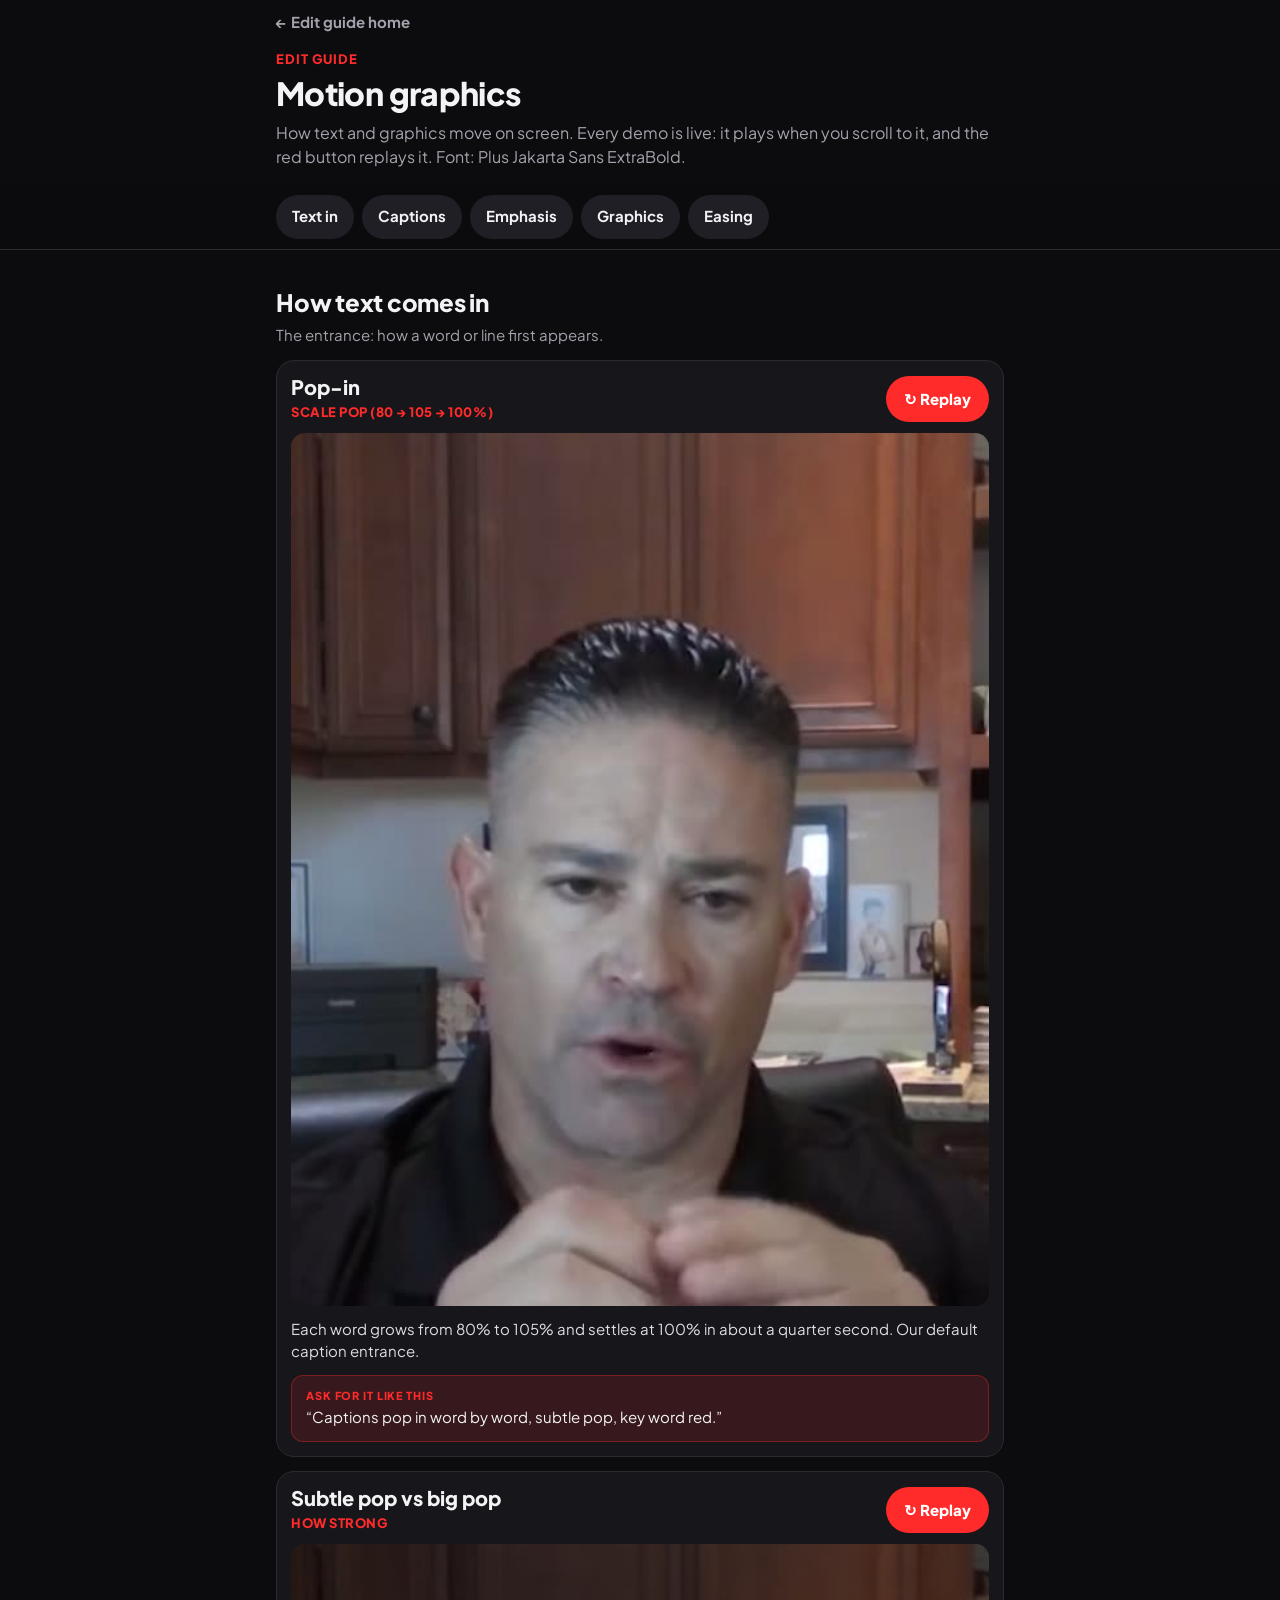
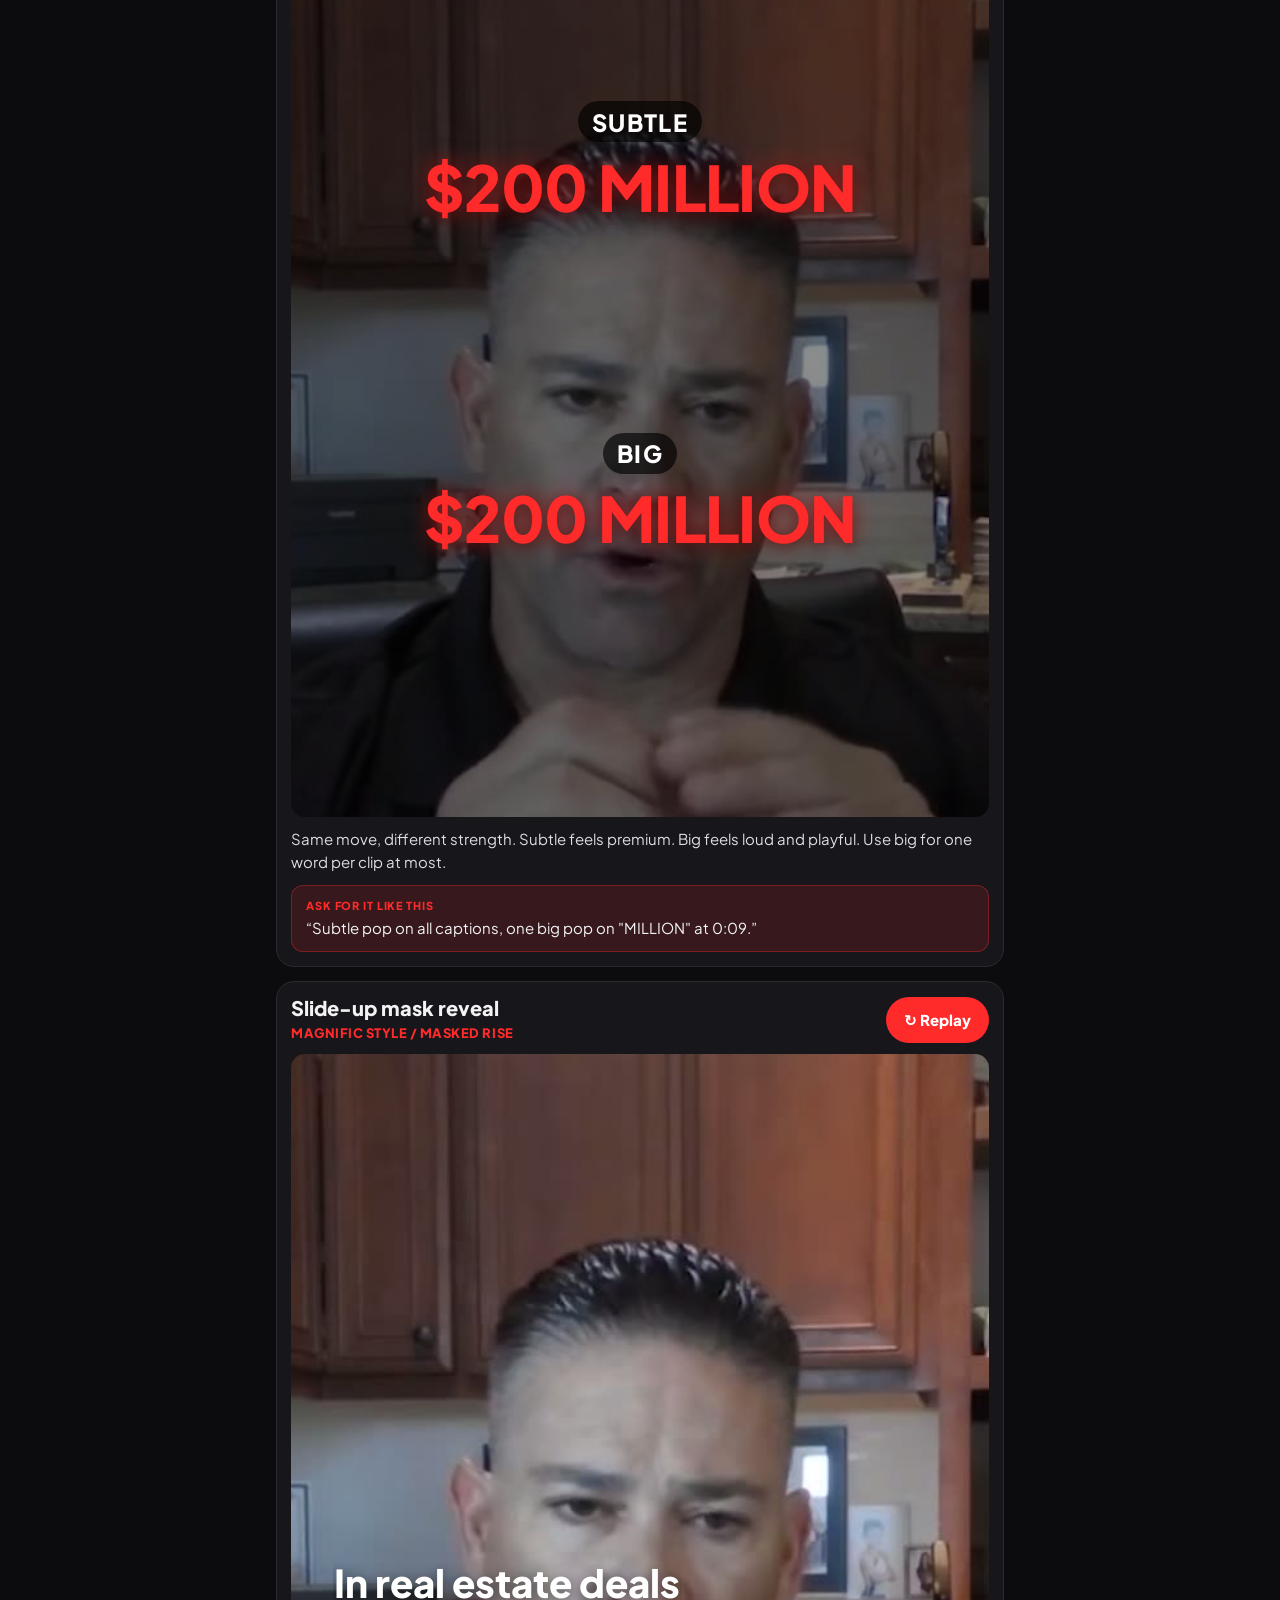
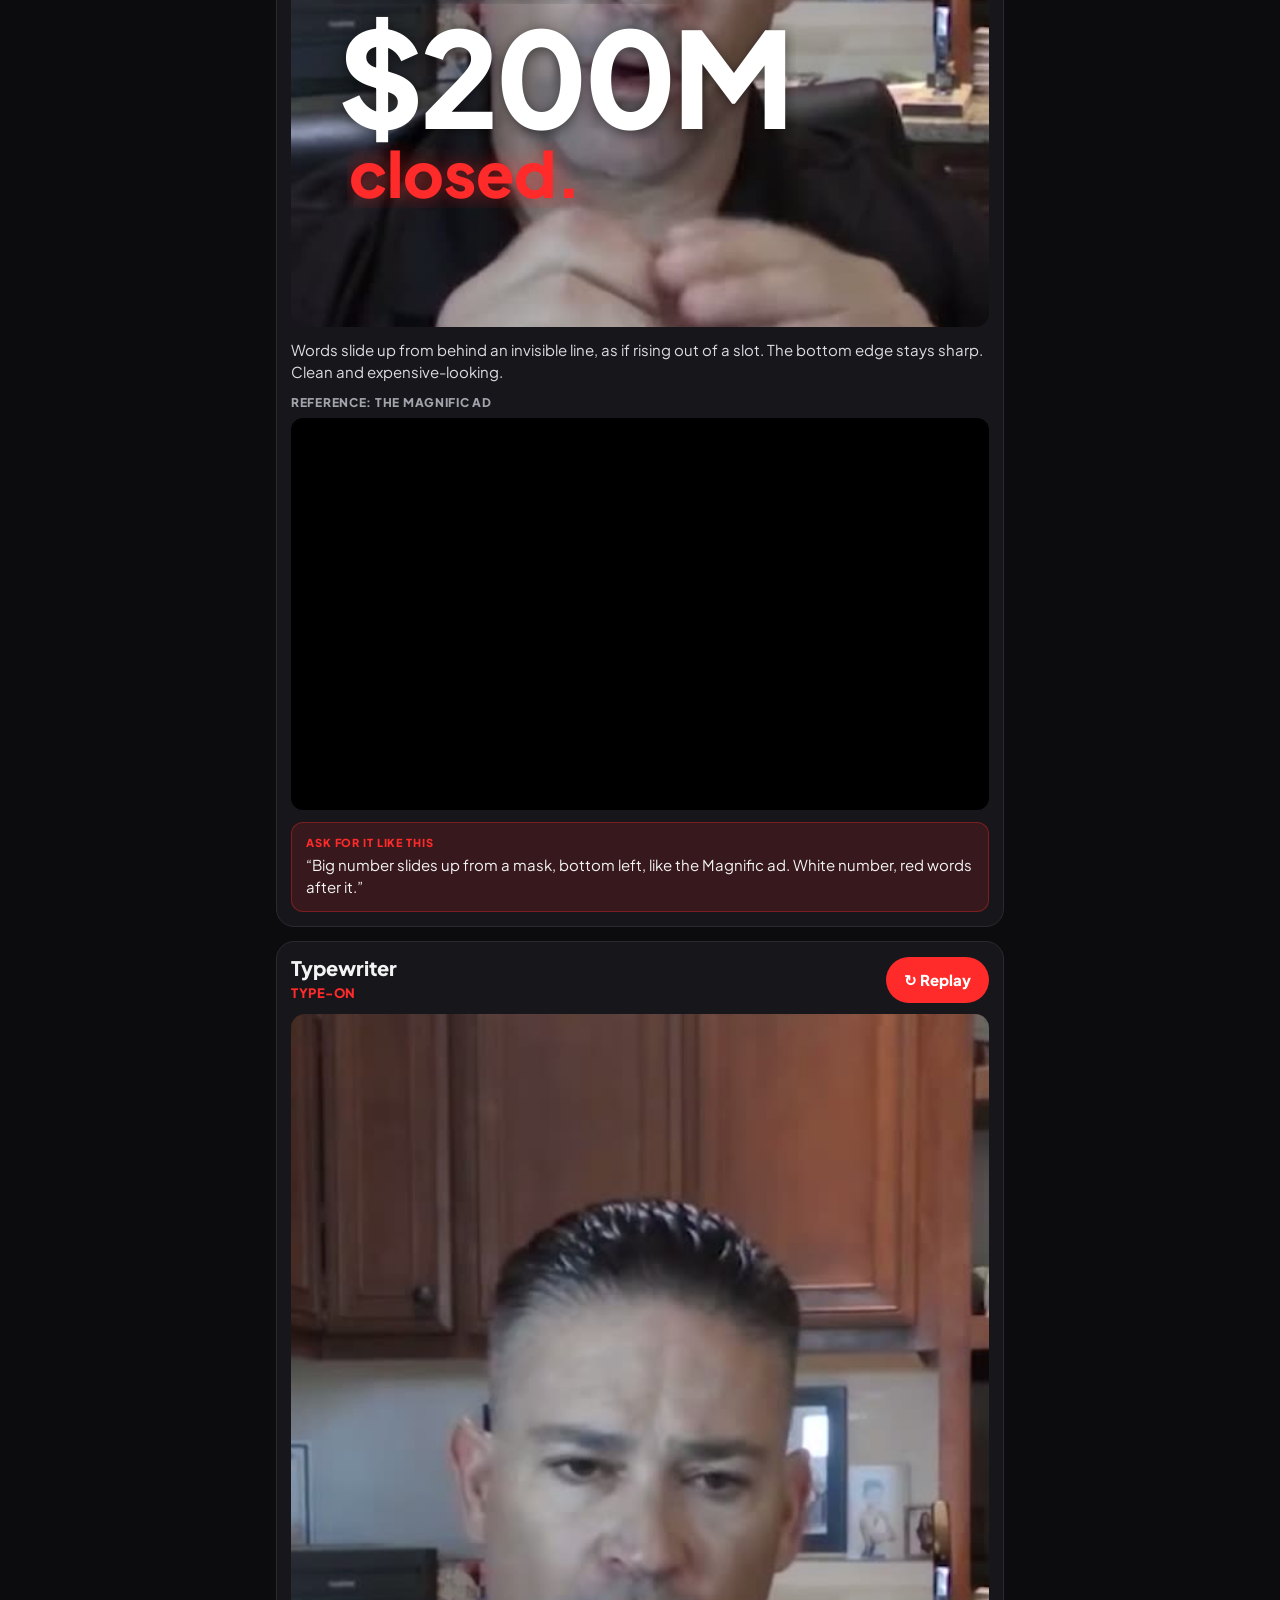
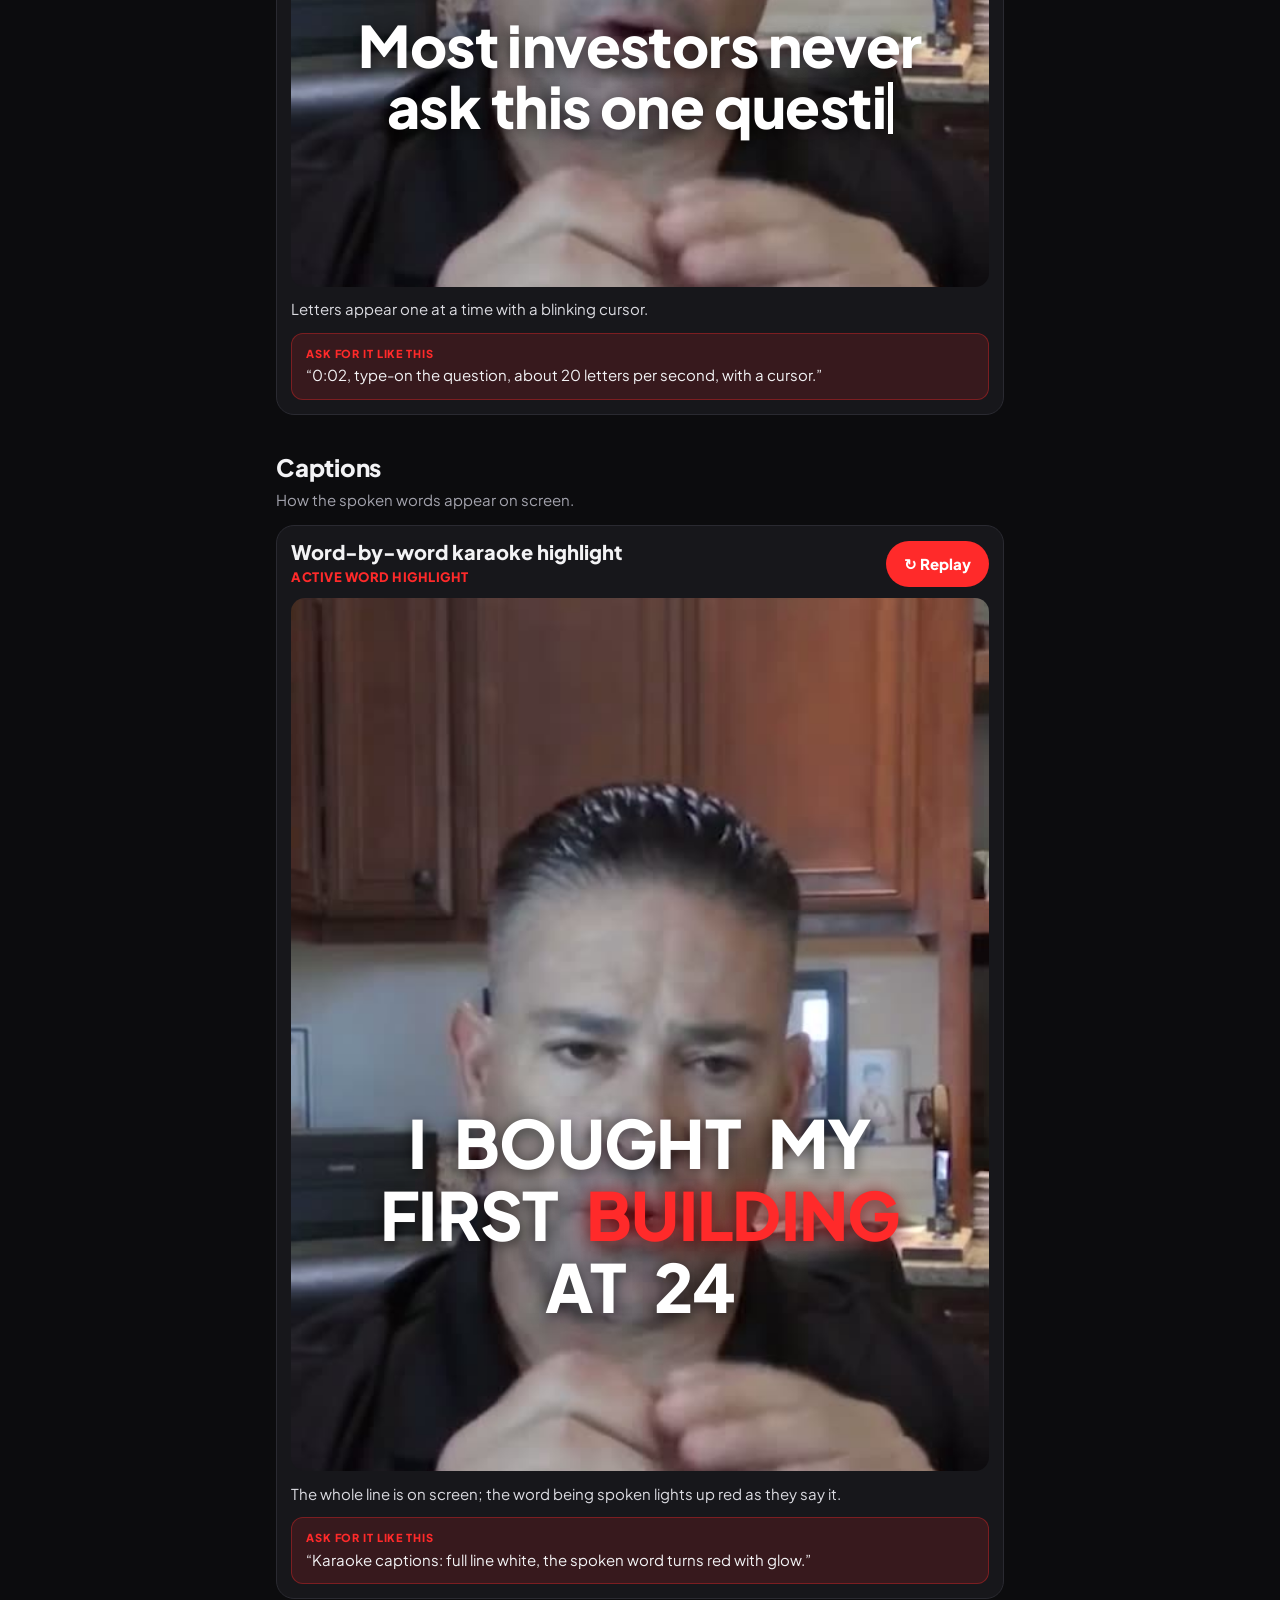
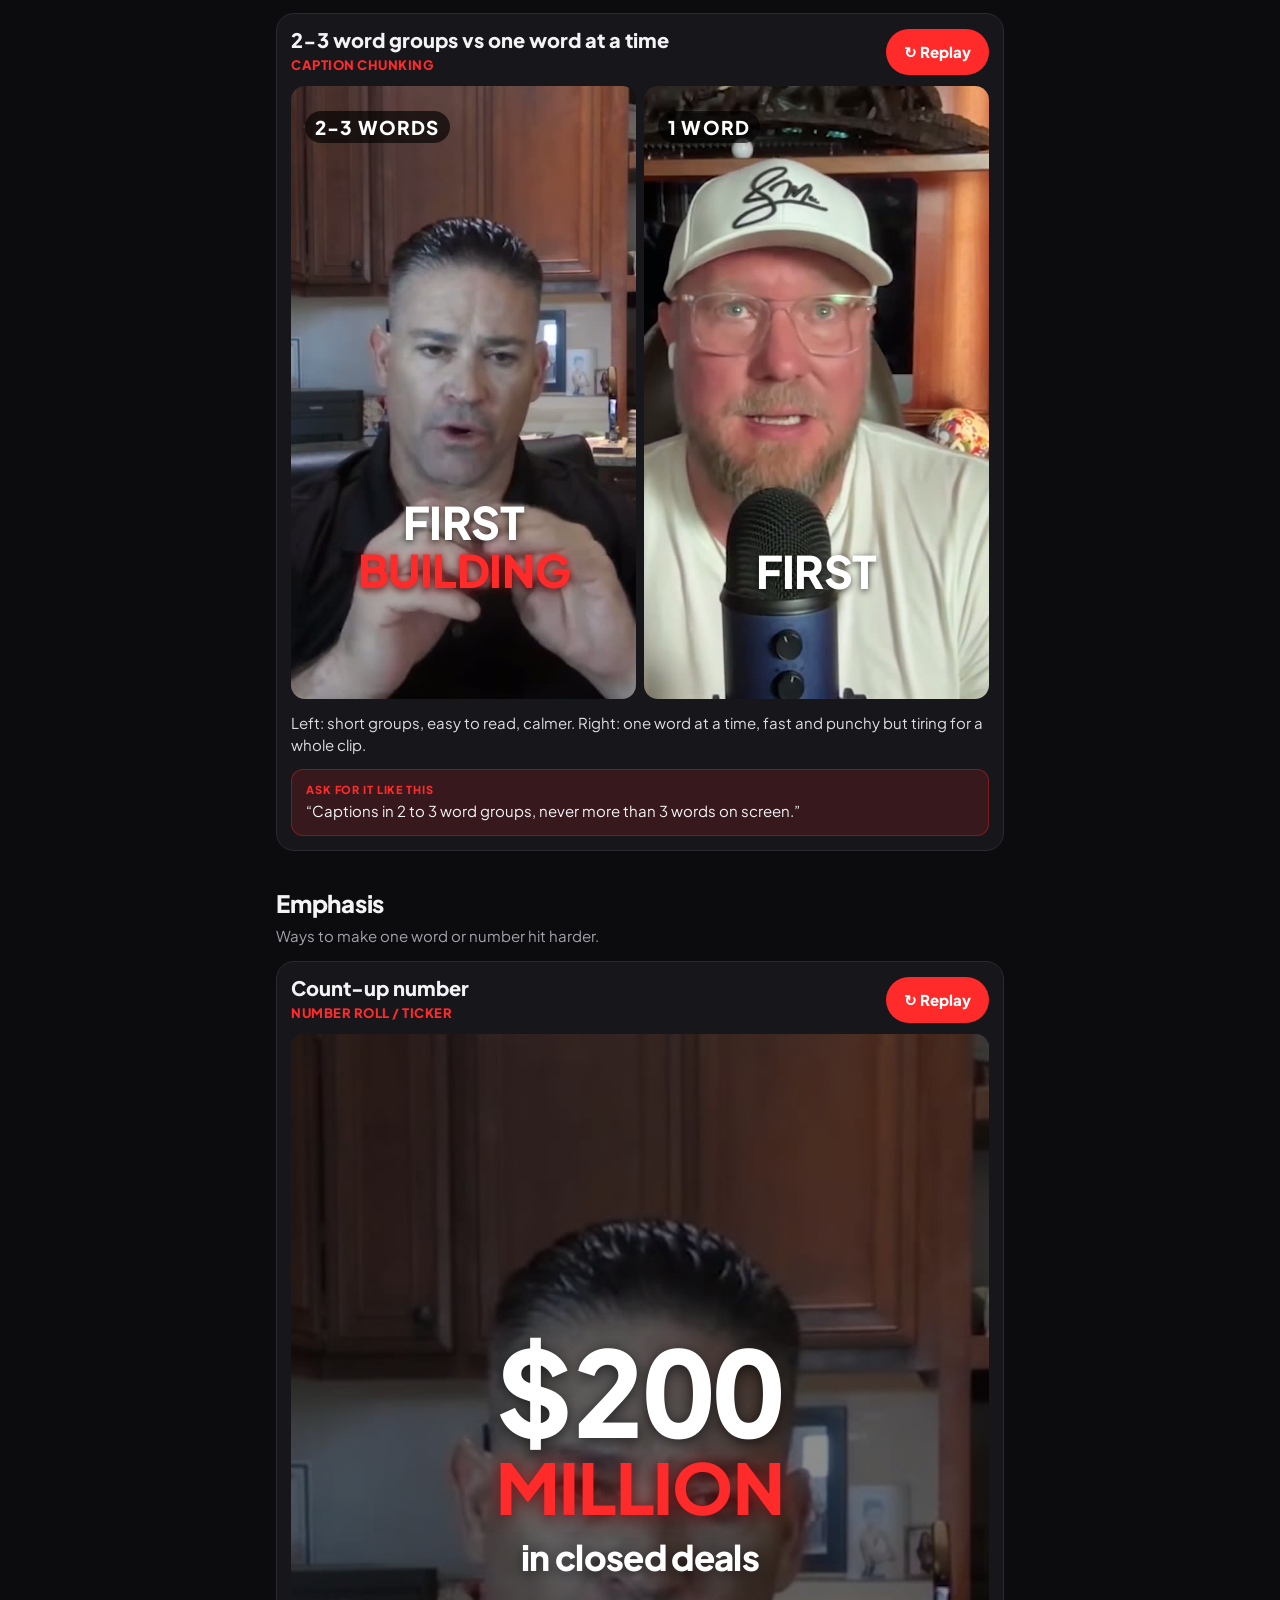
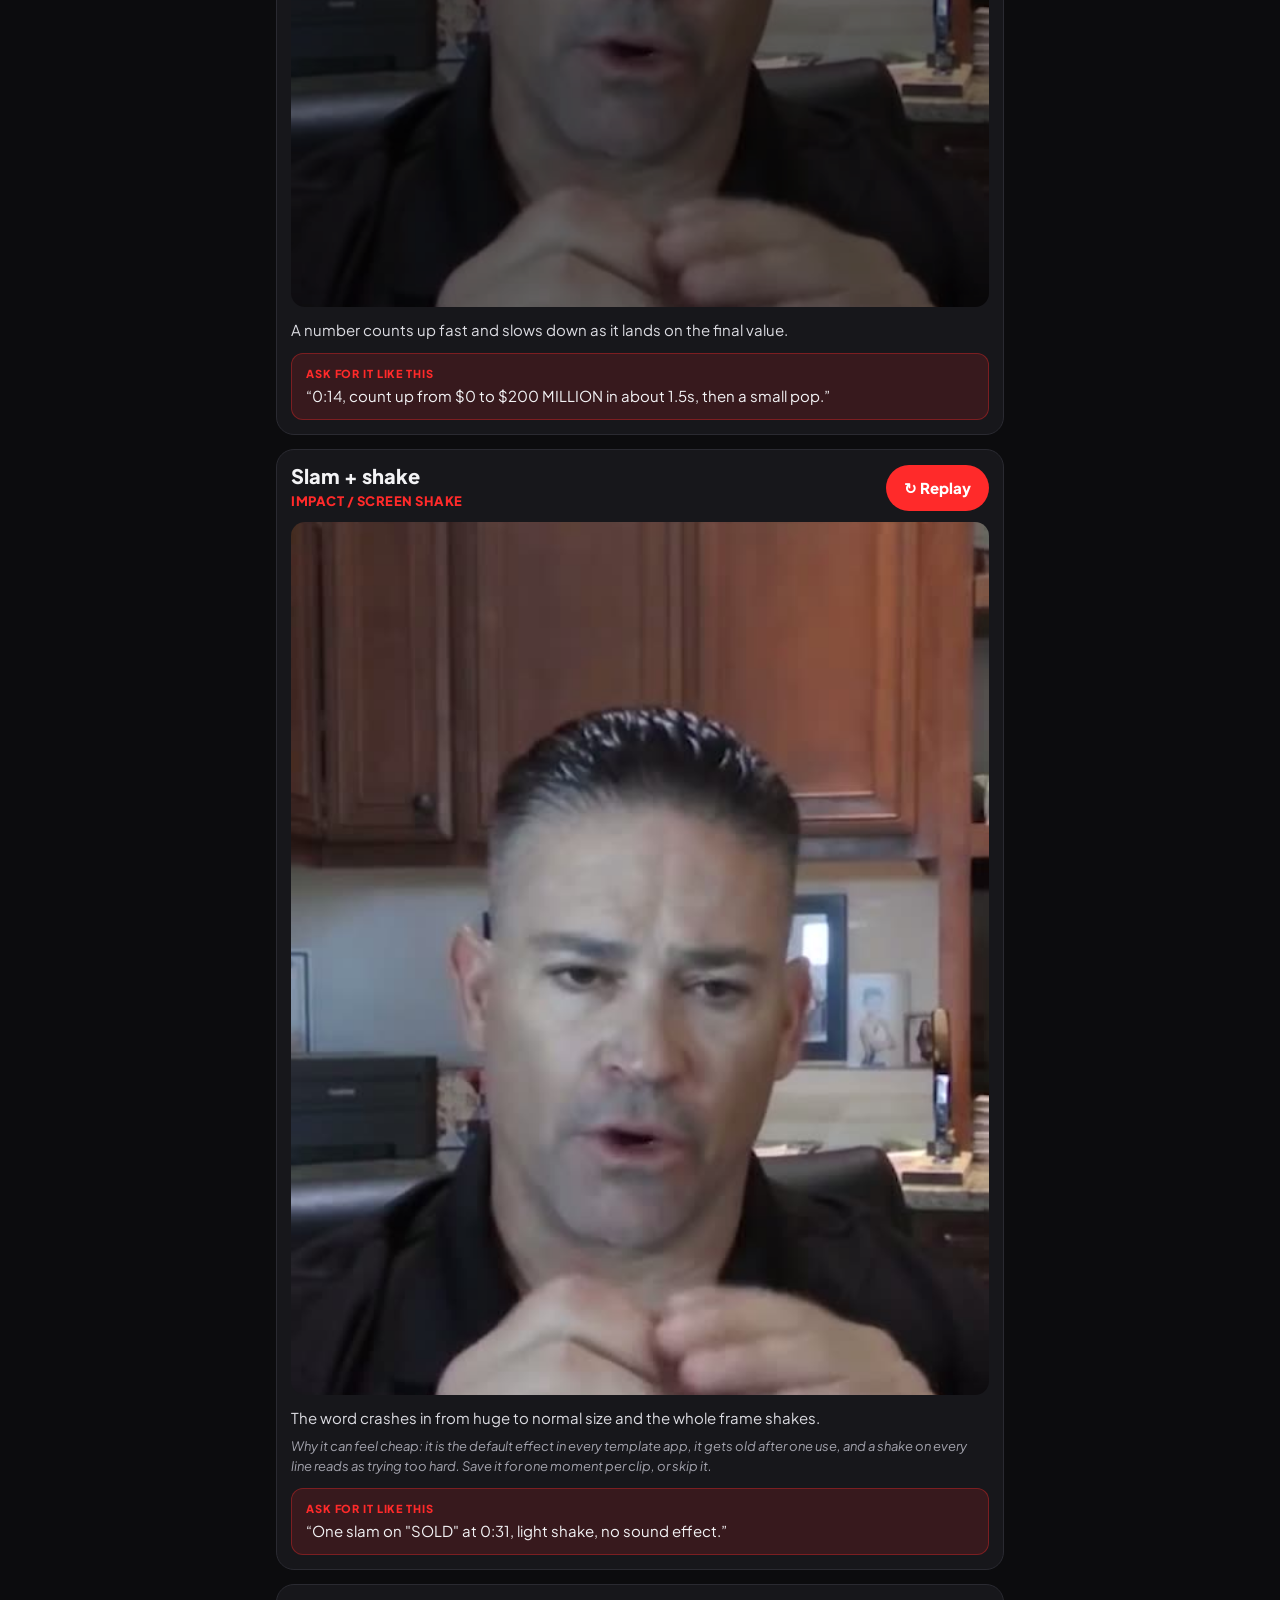
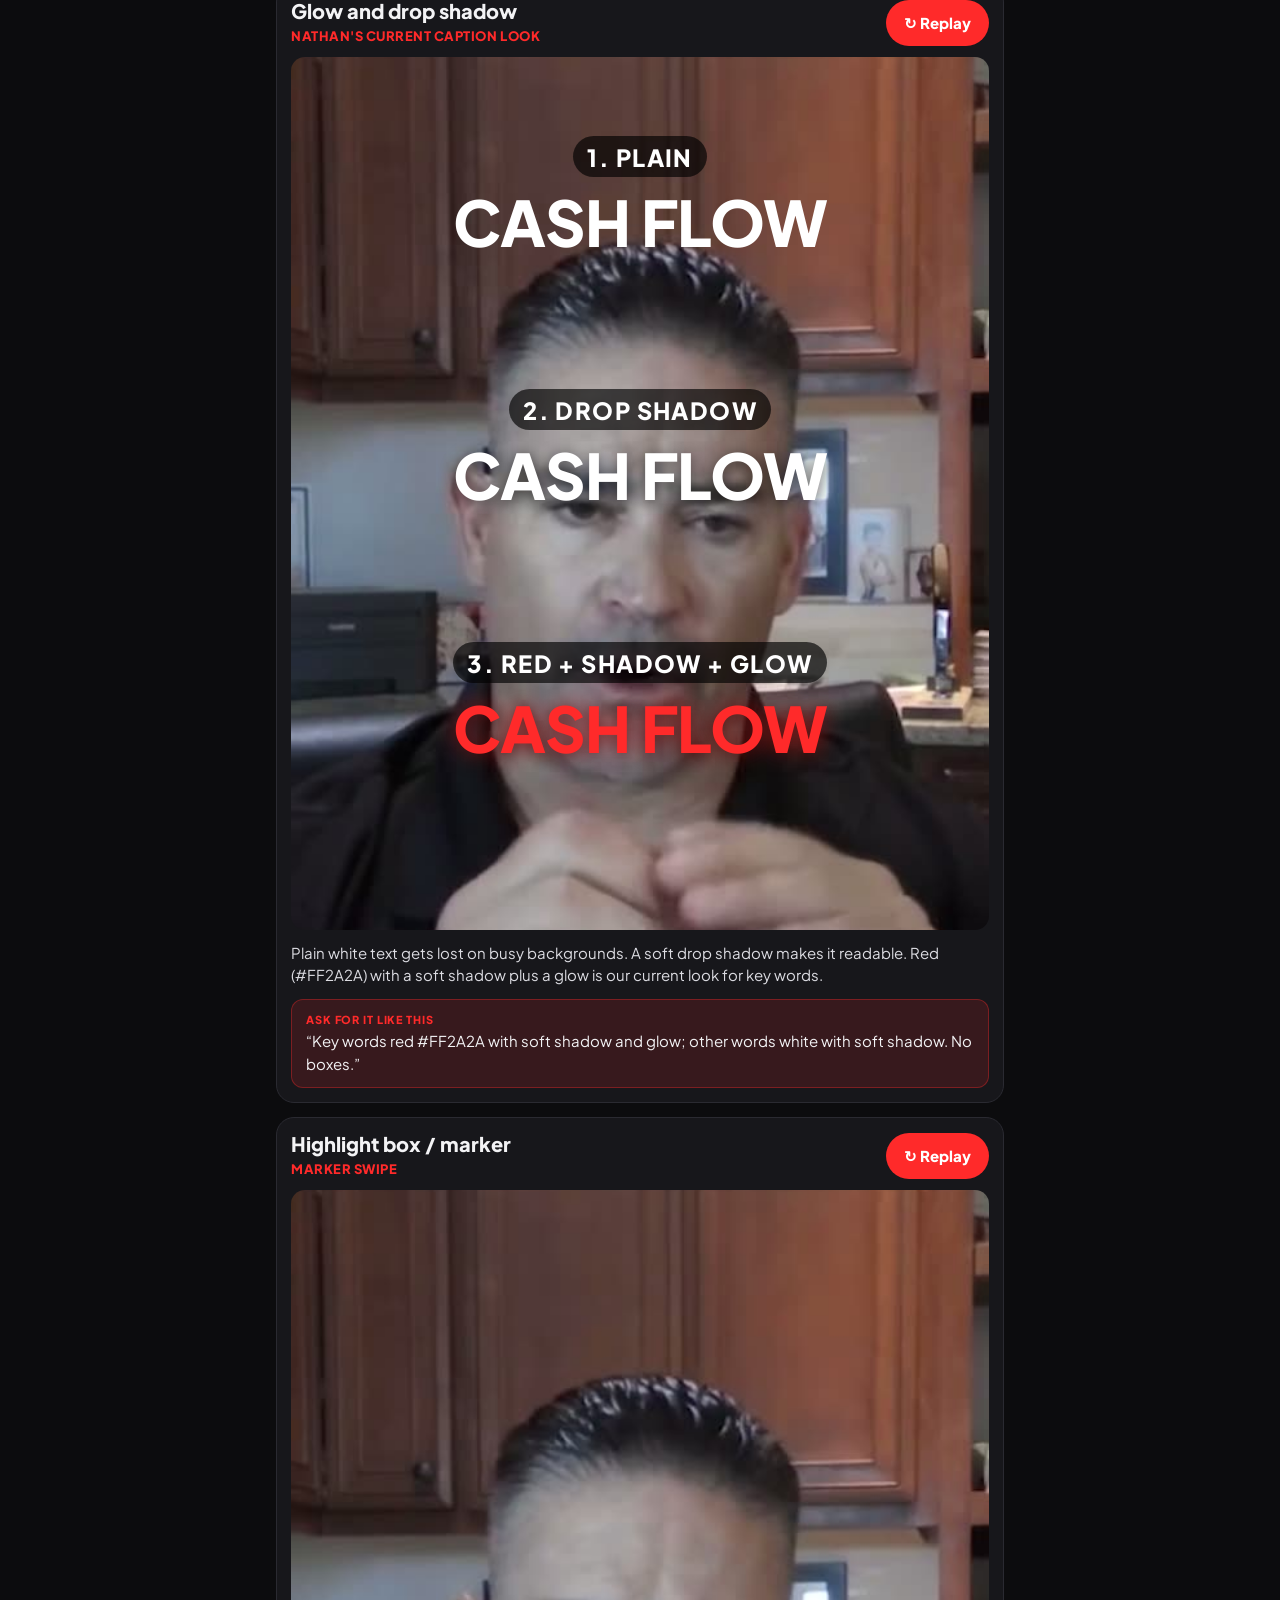
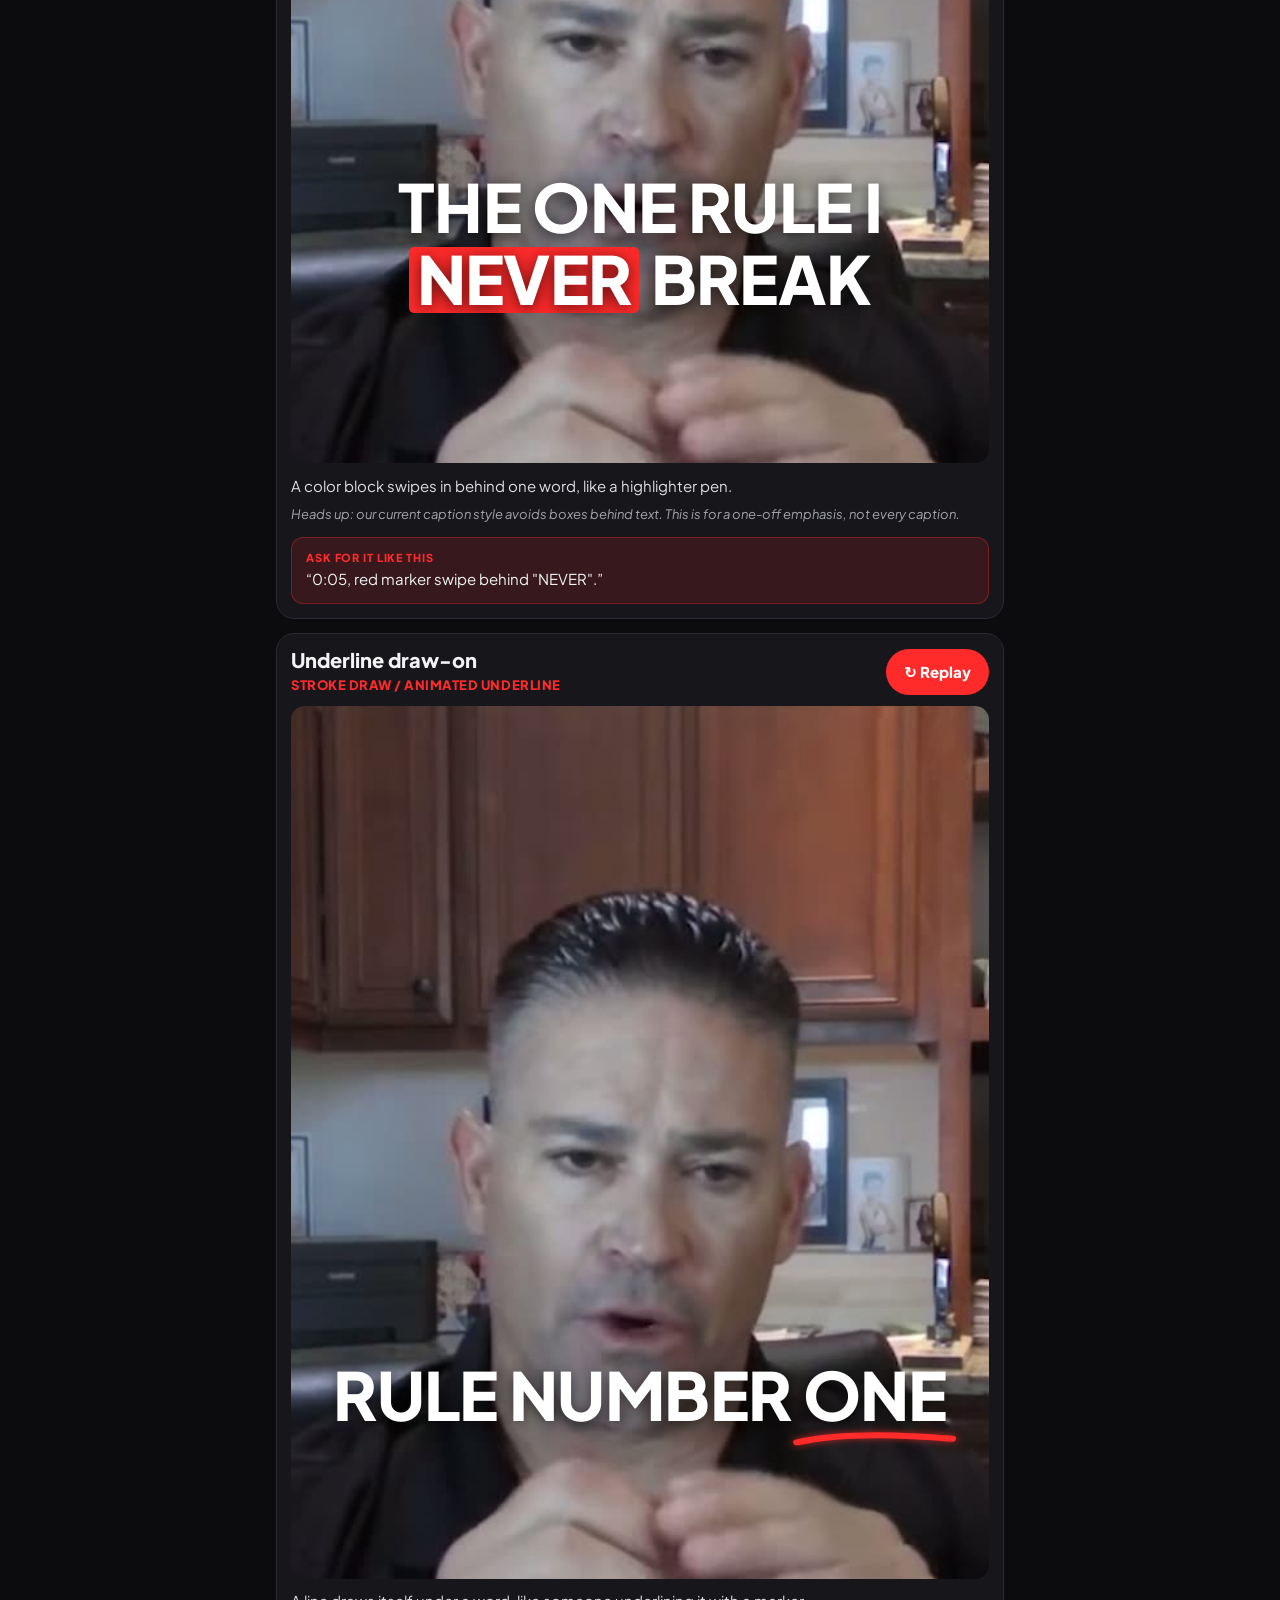
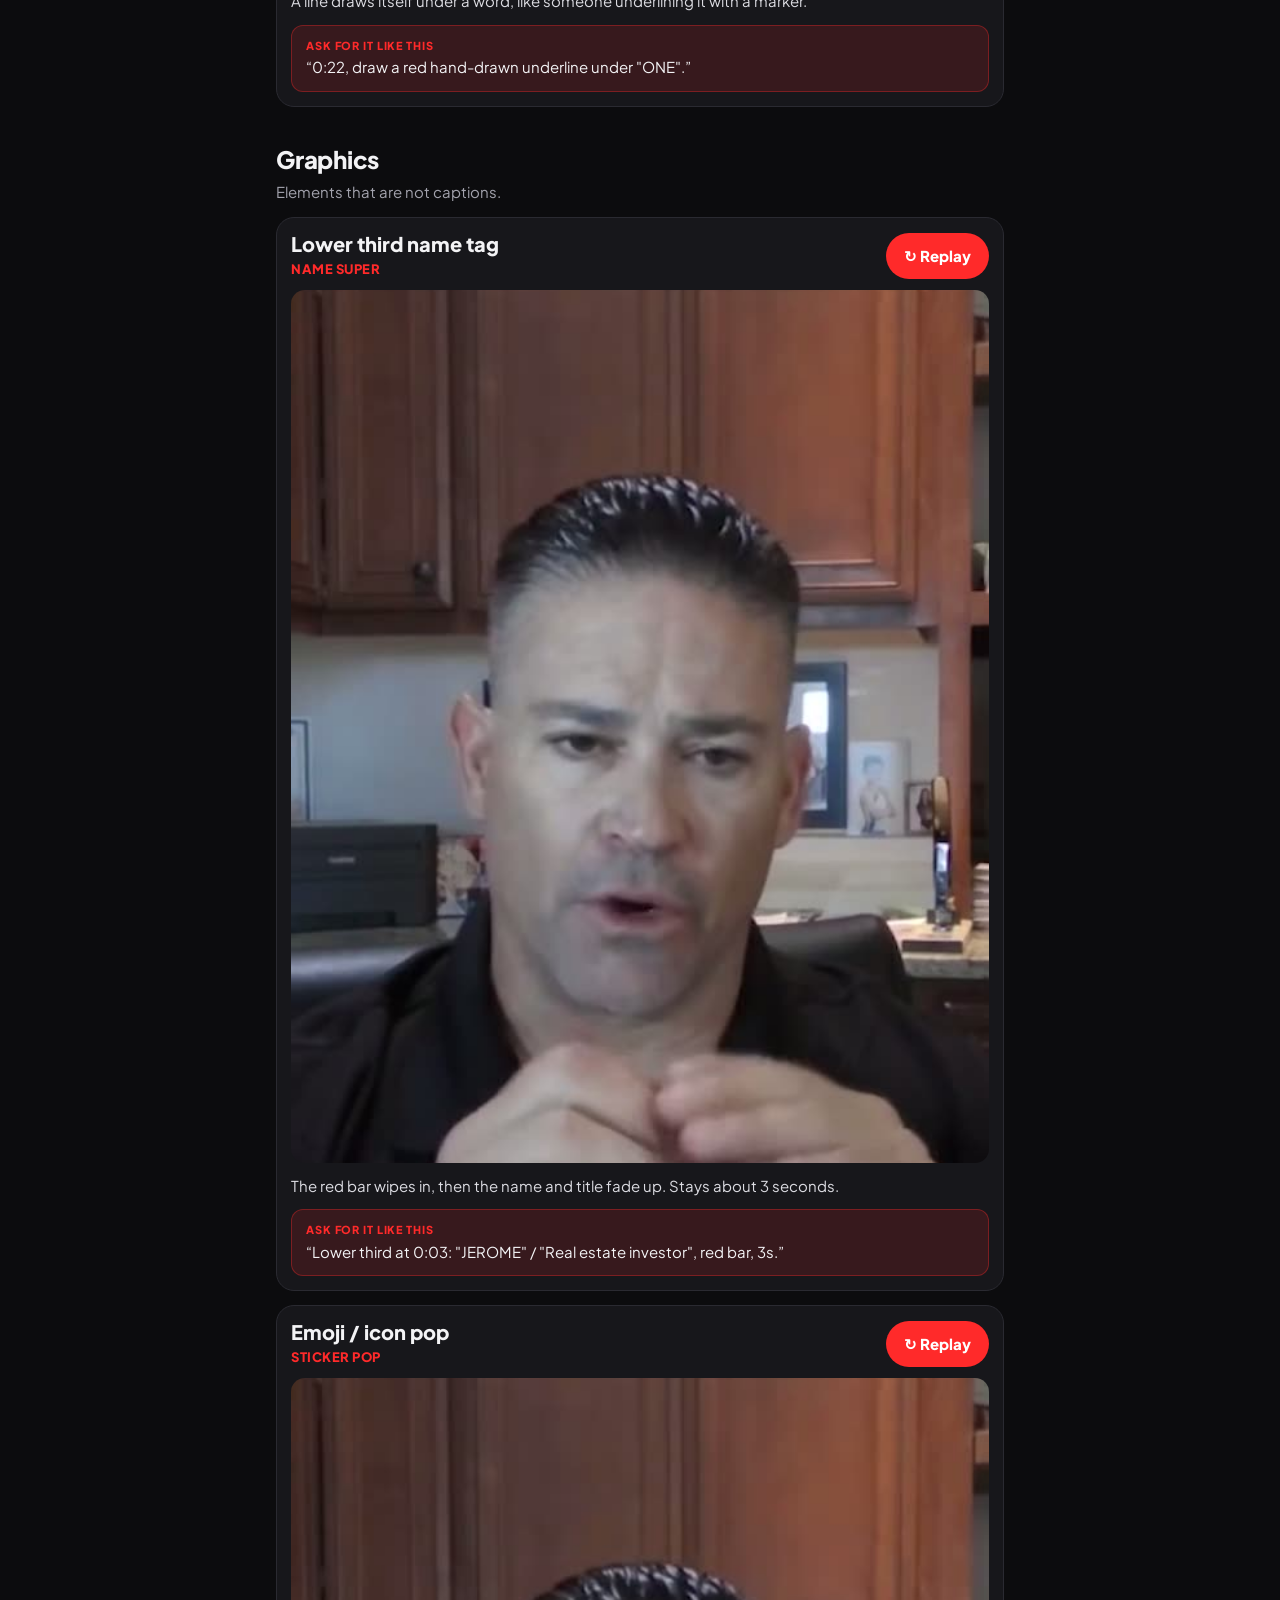
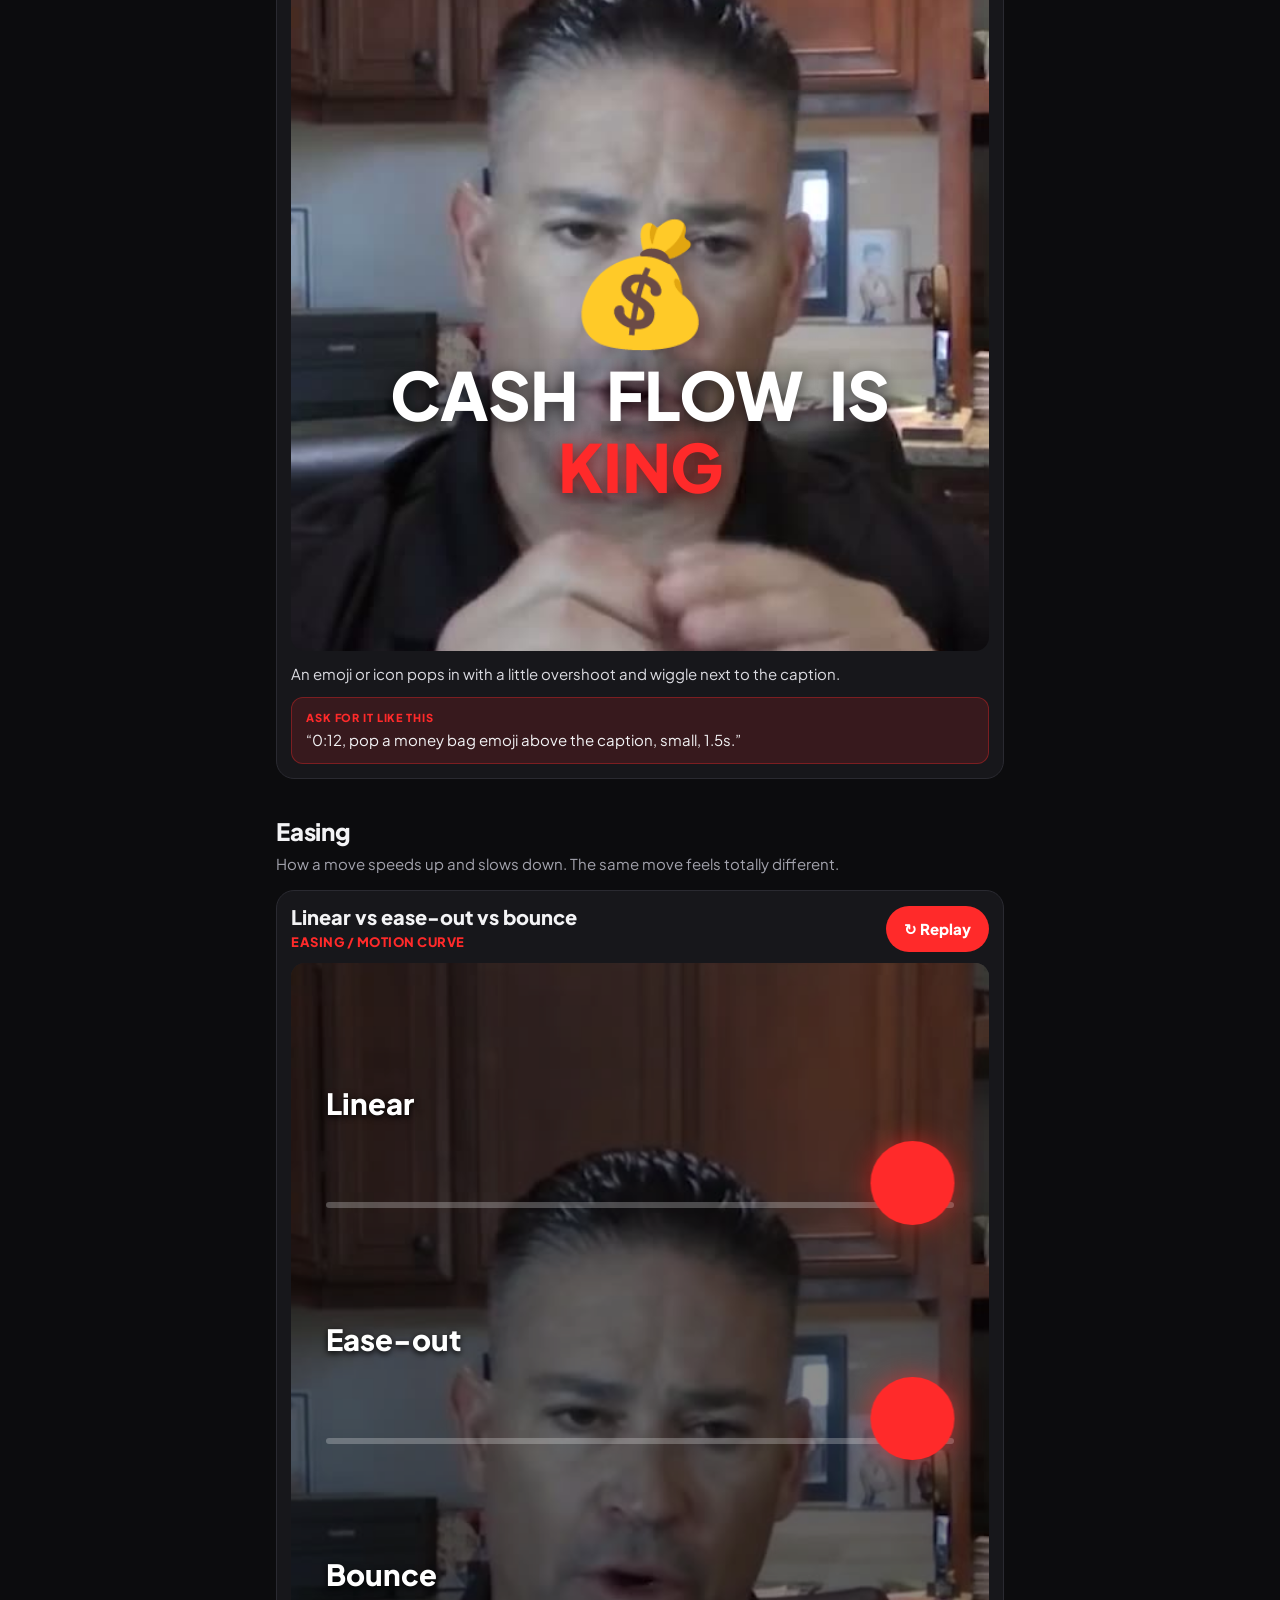
==== edit-guide/motion-graphics.html @ 61725a43 "edit-guide: initial publish" ====
<!doctype html>
<html lang="en"><head><meta charset="utf-8">
<meta name="viewport" content="width=device-width,initial-scale=1,viewport-fit=cover">
<meta name="robots" content="noindex,nofollow"><meta name="theme-color" content="#0c0c0e">
<title>Motion Graphics: Edit Guide</title>
<link rel="preconnect" href="https://fonts.googleapis.com"><link rel="preconnect" href="https://fonts.gstatic.com" crossorigin>
<link href="https://fonts.googleapis.com/css2?family=Plus+Jakarta+Sans:wght@400;600;700;800&display=swap" rel="stylesheet">
<link rel="stylesheet" href="style.css">
<style>
.mg .top-row{display:flex;align-items:center;justify-content:space-between;gap:10px;margin-bottom:10px}
.mg h3{margin:0;font-size:20px;font-weight:800;line-height:1.2}
.mg .abbr{margin:2px 0 0}
.replay{flex:none;border:0;background:var(--red);color:#fff;font:800 15px "Plus Jakarta Sans",sans-serif;border-radius:999px;
  padding:0 18px;min-height:46px;min-width:96px;display:flex;align-items:center;gap:6px;justify-content:center;cursor:pointer}
.replay:active{transform:scale(.96)}
.stage{position:relative;aspect-ratio:4/5;border-radius:14px;overflow:hidden;background:#000 url(img/guest.jpg) center 22%/cover;
  container-type:inline-size;isolation:isolate}
.stage.host{background-image:url(img/host.jpg)}
.stage.dim::before{content:"";position:absolute;inset:0;background:rgba(0,0,0,.45);z-index:-1}
.pair{display:grid;grid-template-columns:1fr 1fr;gap:8px}
.pair .stage{aspect-ratio:9/16}
.cap{position:absolute;left:5%;right:5%;bottom:17%;text-align:center;font-weight:800;color:#fff;
  font-size:9.5cqw;line-height:1.08;letter-spacing:-.01em;text-transform:uppercase;
  text-shadow:0 .5cqw 2.2cqw rgba(0,0,0,.65)}
.cap .w{display:inline-block;margin:0 .12em;will-change:transform,opacity}
.red{color:var(--red)!important;text-shadow:0 0 3cqw rgba(255,42,42,.55),0 .5cqw 2.2cqw rgba(0,0,0,.7)!important}
.tag{position:absolute;left:4%;font:800 3.4cqw "Plus Jakarta Sans",sans-serif;letter-spacing:.06em;background:rgba(0,0,0,.65);
  color:#fff;padding:.8cqw 2cqw;border-radius:99px;text-transform:uppercase}
.pair .tag{font-size:5.5cqw;padding:1.2cqw 3cqw}
.pair .cap{font-size:13cqw}
.mask{display:inline-block;overflow:hidden;vertical-align:bottom;padding:0 .04em .06em;margin-bottom:-.06em}
.mask>span{display:inline-block}
.cursor{display:inline-block;width:.08em;height:.9em;background:#fff;margin-left:.04em;vertical-align:-.08em;animation:blink .8s steps(1) infinite}
@keyframes blink{50%{opacity:0}}
.marker{position:relative;display:inline-block;padding:0 .12em;z-index:0}
.marker::before{content:"";position:absolute;left:0;right:0;top:.06em;bottom:.02em;background:var(--red);z-index:-1;
  transform:scaleX(var(--m,0));transform-origin:left;border-radius:.08em}
.lt{position:absolute;left:6%;bottom:14%;text-align:left}
.lt .n{font-weight:800;font-size:10cqw;color:#fff;line-height:1;text-shadow:0 .5cqw 2cqw rgba(0,0,0,.6)}
.lt .bar{height:1.3cqw;background:var(--red);width:62cqw;margin:2cqw 0 1.6cqw;transform-origin:left}
.lt .t{font-weight:700;font-size:4.6cqw;color:#fff;text-shadow:0 .4cqw 1.6cqw rgba(0,0,0,.8)}
.emoji{position:absolute;left:0;right:0;bottom:36%;text-align:center;font-size:17cqw;line-height:1}
.ease-row{position:absolute;left:5%;right:5%;height:16%}
.ease-row .lbl{font:800 4.2cqw "Plus Jakarta Sans",sans-serif;color:#fff;text-shadow:0 2px 6px #000}
.ease-row .track{position:absolute;left:0;right:0;bottom:12%;height:.8cqw;background:rgba(255,255,255,.25);border-radius:9px}
.ease-row .dot{position:absolute;left:0;bottom:0;width:12cqw;height:12cqw;border-radius:50%;background:var(--red);
  box-shadow:0 0 4cqw rgba(255,42,42,.6)}
.cmp{position:absolute;left:5%;right:5%;text-align:center}
.cmp .tag{position:static;display:inline-block;margin-bottom:1.5cqw}
.cmp .cap{position:static;font-size:9cqw}
.num{font-variant-numeric:tabular-nums}
.refbox{margin-top:10px}
.refbox video{width:100%;border-radius:12px;display:block;aspect-ratio:16/9;background:#000}
.refbox .k{font-size:12px;font-weight:800;letter-spacing:.06em;color:var(--muted);text-transform:uppercase;margin:0 0 6px}
.shakeit{animation:shk .32s linear}
@keyframes shk{0%,100%{transform:translate(0,0)}15%{transform:translate(-2.4%,1.6%)}30%{transform:translate(2.2%,-1.4%)}45%{transform:translate(-1.6%,-1.2%)}60%{transform:translate(1.4%,1.2%)}75%{transform:translate(-.8%,.6%)}}
</style>
</head><body>
<div class="wrap"><a class="back" href="./">&larr; Edit guide home</a>
<header class="top" style="padding-top:6px"><div class="eyebrow">Edit guide</div><h1>Motion graphics</h1>
<p class="lead">How text and graphics move on screen. Every demo is live: it plays when you scroll to it, and the red button replays it. Font: Plus Jakarta Sans ExtraBold.</p></header></div>
<nav class="chips"><div class="row">
  <a href="#text-in">Text in</a><a href="#captions">Captions</a><a href="#emphasis">Emphasis</a><a href="#graphics">Graphics</a><a href="#easing">Easing</a>
</div></nav>
<main class="wrap" id="demos"></main>
<footer class="wrap"><a href="./">Home</a> &middot; <a href="shots-and-edits.html">&larr; Shots &amp; edits</a></footer>

<script>
const SECTIONS = [
 {id:"text-in", name:"How text comes in", sub:"The entrance: how a word or line first appears.", demos:[
  {id:"pop", title:"Pop-in", aka:"SCALE POP (80 → 105 → 100%)",
   def:"Each word grows from 80% to 105% and settles at 100% in about a quarter second. Our default caption entrance.",
   ask:"Captions pop in word by word, subtle pop, key word red.", run:popIn},
  {id:"pop-compare", title:"Subtle pop vs big pop", aka:"HOW STRONG",
   def:"Same move, different strength. Subtle feels premium. Big feels loud and playful. Use big for one word per clip at most.",
   ask:"Subtle pop on all captions, one big pop on \"MILLION\" at 0:09.", run:popCompare},
  {id:"mask", title:"Slide-up mask reveal", aka:"MAGNIFIC STYLE / MASKED RISE",
   def:"Words slide up from behind an invisible line, as if rising out of a slot. The bottom edge stays sharp. Clean and expensive-looking.",
   ask:"Big number slides up from a mask, bottom left, like the Magnific ad. White number, red words after it.", run:maskReveal, ref:true},
  {id:"type", title:"Typewriter", aka:"TYPE-ON",
   def:"Letters appear one at a time with a blinking cursor.",
   ask:"0:02, type-on the question, about 20 letters per second, with a cursor.", run:typewriter},
 ]},
 {id:"captions", name:"Captions", sub:"How the spoken words appear on screen.", demos:[
  {id:"karaoke", title:"Word-by-word karaoke highlight", aka:"ACTIVE WORD HIGHLIGHT",
   def:"The whole line is on screen; the word being spoken lights up red as they say it.",
   ask:"Karaoke captions: full line white, the spoken word turns red with glow.", run:karaoke},
  {id:"groups", title:"2-3 word groups vs one word at a time", aka:"CAPTION CHUNKING",
   def:"Left: short groups, easy to read, calmer. Right: one word at a time, fast and punchy but tiring for a whole clip.",
   ask:"Captions in 2 to 3 word groups, never more than 3 words on screen.", run:groups, pair:true},
 ]},
 {id:"emphasis", name:"Emphasis", sub:"Ways to make one word or number hit harder.", demos:[
  {id:"count", title:"Count-up number", aka:"NUMBER ROLL / TICKER",
   def:"A number counts up fast and slows down as it lands on the final value.",
   ask:"0:14, count up from $0 to $200 MILLION in about 1.5s, then a small pop.", run:countUp},
  {id:"slam", title:"Slam + shake", aka:"IMPACT / SCREEN SHAKE",
   def:"The word crashes in from huge to normal size and the whole frame shakes.",
   ask:"One slam on \"SOLD\" at 0:31, light shake, no sound effect.",
   note:"Why it can feel cheap: it is the default effect in every template app, it gets old after one use, and a shake on every line reads as trying too hard. Save it for one moment per clip, or skip it.", run:slam},
  {id:"glow", title:"Glow and drop shadow", aka:"NATHAN'S CURRENT CAPTION LOOK",
   def:"Plain white text gets lost on busy backgrounds. A soft drop shadow makes it readable. Red (#FF2A2A) with a soft shadow plus a glow is our current look for key words.",
   ask:"Key words red #FF2A2A with soft shadow and glow; other words white with soft shadow. No boxes.", run:glow},
  {id:"marker", title:"Highlight box / marker", aka:"MARKER SWIPE",
   def:"A color block swipes in behind one word, like a highlighter pen.",
   ask:"0:05, red marker swipe behind \"NEVER\".",
   note:"Heads up: our current caption style avoids boxes behind text. This is for a one-off emphasis, not every caption.", run:marker},
  {id:"underline", title:"Underline draw-on", aka:"STROKE DRAW / ANIMATED UNDERLINE",
   def:"A line draws itself under a word, like someone underlining it with a marker.",
   ask:"0:22, draw a red hand-drawn underline under \"ONE\".", run:underline},
 ]},
 {id:"graphics", name:"Graphics", sub:"Elements that are not captions.", demos:[
  {id:"lt", title:"Lower third name tag", aka:"NAME SUPER",
   def:"The red bar wipes in, then the name and title fade up. Stays about 3 seconds.",
   ask:"Lower third at 0:03: \"JEROME\" / \"Real estate investor\", red bar, 3s.", run:lowerThird},
  {id:"emoji", title:"Emoji / icon pop", aka:"STICKER POP",
   def:"An emoji or icon pops in with a little overshoot and wiggle next to the caption.",
   ask:"0:12, pop a money bag emoji above the caption, small, 1.5s.", run:emojiPop},
 ]},
 {id:"easing", name:"Easing", sub:"How a move speeds up and slows down. The same move feels totally different.", demos:[
  {id:"ease", title:"Linear vs ease-out vs bounce", aka:"EASING / MOTION CURVE",
   def:"Linear: constant speed, feels robotic. Ease-out: fast start, soft landing, feels natural (use this by default). Bounce: overshoots and settles, feels playful.",
   ask:"Use ease-out on all text moves, no bounce.", run:easing},
 ]},
];

const EASE_OUT = "cubic-bezier(.16,1,.3,1)";
const $ = (h) => { const t = document.createElement("template"); t.innerHTML = h.trim(); return t.content.firstChild; };
const words = (txt, redSet=[]) => txt.split(" ").map(w => `<span class="w${redSet.includes(w)?" red":""}">${w}</span>`).join(" ");
const wait = (ms, tok) => new Promise((res, rej) => setTimeout(() => tok.dead ? rej("stale") : res(), ms));

/* ---------- demos: each gets (stage, token) ---------- */
function popIn(s){
  s.innerHTML = `<div class="cap">${words("THIS CHANGED EVERYTHING",["EVERYTHING"])}</div>`;
  s.querySelectorAll(".w").forEach((w,i)=> w.animate(
    [{transform:"scale(.8)",opacity:0},{transform:"scale(1.05)",opacity:1,offset:.6},{transform:"scale(1)",opacity:1}],
    {duration:280,delay:200+i*380,easing:"ease-out",fill:"both"}));
}
function popCompare(s){
  s.classList.add("dim");
  s.innerHTML = `<div class="cmp" style="top:18%"><span class="tag">Subtle</span><div class="cap"><span class="w red">$200 MILLION</span></div></div>
    <div class="cmp" style="top:56%"><span class="tag">Big</span><div class="cap"><span class="w red">$200 MILLION</span></div></div>`;
  const [a,b] = s.querySelectorAll(".w");
  a.animate([{transform:"scale(.95)",opacity:0},{transform:"scale(1.02)",opacity:1,offset:.6},{transform:"scale(1)",opacity:1}],
    {duration:220,delay:300,easing:"ease-out",fill:"both"});
  b.animate([{transform:"scale(.3)",opacity:0},{transform:"scale(1.28)",opacity:1,offset:.45},{transform:"scale(.94)",offset:.75},{transform:"scale(1)",opacity:1}],
    {duration:520,delay:1400,easing:"ease-out",fill:"both"});
}
function maskReveal(s){
  s.innerHTML = `<div style="position:absolute;left:6%;bottom:14%;font-weight:800;line-height:1;color:#fff;text-shadow:0 .5cqw 2cqw rgba(0,0,0,.5)">
    <div style="font-size:5.5cqw;margin-bottom:1cqw"><span class="mask"><span>In real estate deals</span></span></div>
    <span class="mask" style="font-size:19cqw;letter-spacing:-.03em"><span>$200M</span></span>
    <span class="mask red" style="font-size:9cqw;margin-left:2cqw;white-space:nowrap;text-shadow:none!important"><span style="text-shadow:0 0 3cqw rgba(255,42,42,.5)">closed.</span></span>
  </div>`;
  s.querySelectorAll(".mask>span").forEach((m,i)=> m.animate(
    [{transform:"translateY(110%)"},{transform:"translateY(0)"}],
    {duration:620,delay:250+i*160,easing:"cubic-bezier(.2,.9,.2,1)",fill:"both"}));
}
async function typewriter(s,tok){
  s.innerHTML = `<div class="cap" style="text-transform:none;font-size:8.2cqw"><span class="t"></span><span class="cursor"></span></div>`;
  const t = s.querySelector(".t"), txt = "Most investors never ask this one question.";
  await wait(300,tok);
  for (let i=1;i<=txt.length;i++){ t.textContent = txt.slice(0,i); await wait(48,tok); }
}
async function karaoke(s,tok){
  const line = ["I","BOUGHT","MY","FIRST","BUILDING","AT","24"];
  s.innerHTML = `<div class="cap">${line.map(w=>`<span class="w">${w}</span>`).join(" ")}</div>`;
  const ws = s.querySelectorAll(".w");
  s.querySelector(".cap").animate([{opacity:0,transform:"translateY(8%)"},{opacity:1,transform:"none"}],{duration:250,easing:EASE_OUT,fill:"both"});
  await wait(400,tok);
  for (const w of ws){
    ws.forEach(x=>x.classList.remove("red")); w.classList.add("red");
    w.animate([{transform:"scale(1)"},{transform:"scale(1.1)"},{transform:"scale(1)"}],{duration:260,easing:"ease-out"});
    await wait(w.textContent.length>4?460:330,tok);
  }
  ws.forEach(x=>x.classList.remove("red"));
}
async function groups(pair,tok){
  const [L,R] = pair;
  L.innerHTML = `<span class="tag" style="top:4%">2-3 words</span><div class="cap"></div>`;
  R.innerHTML = `<span class="tag" style="top:4%">1 word</span><div class="cap"></div>`;
  const G = [["I bought my",1000],["first building",1000],["at 24",900],["with no money",1100]];
  const W = "I bought my first building at 24 with no money".split(" ");
  const show = (el,txt) => { el.innerHTML = `<span class="w">${txt}</span>`;
    el.firstChild.animate([{transform:"scale(.85)",opacity:0},{transform:"scale(1.04)",opacity:1,offset:.6},{transform:"scale(1)",opacity:1}],{duration:220,easing:"ease-out",fill:"both"}); };
  const lc = L.querySelector(".cap"), rc = R.querySelector(".cap");
  (async()=>{ await wait(300,tok); for (const [g,ms] of G){ show(lc,g.replace("building","<span class='red'>building</span>")); await wait(ms,tok);} })().catch(()=>{});
  await wait(300,tok);
  for (const w of W){ show(rc, w==="building"?`<span class='red'>${w}</span>`:w); await wait(w.length>3?520:380,tok); }
}
function countUp(s,tok){
  s.classList.add("dim");
  s.innerHTML = `<div class="cap" style="bottom:auto;top:34%"><div class="num" style="font-size:17cqw;line-height:1">$<span class="n">0</span></div>
    <div class="red" style="font-size:10cqw">MILLION</div><div class="sub" style="font-size:5cqw;text-transform:none;opacity:0;margin-top:2cqw">in closed deals</div></div>`;
  const n = s.querySelector(".n"), dur = 1500, t0 = performance.now() + 250;
  const tick = (now) => { if (tok.dead) return;
    const p = Math.min(1, Math.max(0,(now - t0)/dur)), e = 1 - Math.pow(1-p, 3);
    n.textContent = Math.round(200*e);
    if (p < 1) requestAnimationFrame(tick);
    else { s.querySelector(".num").animate([{transform:"scale(1)"},{transform:"scale(1.08)"},{transform:"scale(1)"}],{duration:260,easing:"ease-out"});
           s.querySelector(".sub").animate([{opacity:0,transform:"translateY(30%)"},{opacity:1,transform:"none"}],{duration:350,easing:EASE_OUT,fill:"both"}); } };
  requestAnimationFrame(tick);
}
function slam(s){
  s.innerHTML = `<div class="cap" style="font-size:22cqw;bottom:30%"><span class="w red">SOLD.</span></div>`;
  s.querySelector(".w").animate([{transform:"scale(3.2)",opacity:0},{transform:"scale(.94)",opacity:1,offset:.8},{transform:"scale(1)",opacity:1}],
    {duration:190,delay:400,easing:"ease-in",fill:"both"});
  setTimeout(()=>{ s.classList.remove("shakeit"); void s.offsetWidth; s.classList.add("shakeit"); }, 560);
}
function glow(s){
  s.innerHTML = `
   <div class="cmp" style="top:9%"><span class="tag">1. Plain</span><div class="cap" style="text-shadow:none"><span class="w">CASH FLOW</span></div></div>
   <div class="cmp" style="top:38%"><span class="tag">2. Drop shadow</span><div class="cap"><span class="w">CASH FLOW</span></div></div>
   <div class="cmp" style="top:67%"><span class="tag">3. Red + shadow + glow</span><div class="cap"><span class="w red">CASH FLOW</span></div></div>`;
  s.querySelectorAll(".cmp").forEach((c,i)=> c.animate([{opacity:0,transform:"scale(.9)"},{opacity:1,transform:"scale(1.03)",offset:.6},{opacity:1,transform:"none"}],
    {duration:260,delay:250+i*650,easing:"ease-out",fill:"both"}));
}
function marker(s){
  s.innerHTML = `<div class="cap">THE ONE RULE I <span class="marker">NEVER</span> BREAK</div>`;
  const m = s.querySelector(".marker");
  s.querySelector(".cap").animate([{opacity:0},{opacity:1}],{duration:200,fill:"both"});
  let t0; const dur=320, delay=700;
  const tick = (now)=>{ t0 ??= now; const p = Math.min(1,Math.max(0,(now-t0-delay)/dur)); m.style.setProperty("--m", 1-Math.pow(1-p,3)); if (p<1) requestAnimationFrame(tick); };
  m.style.setProperty("--m",0); requestAnimationFrame(tick);
}
function underline(s){
  s.innerHTML = `<div class="cap">RULE NUMBER <span style="position:relative;display:inline-block">ONE
    <svg viewBox="0 0 100 20" preserveAspectRatio="none" style="position:absolute;left:-6%;width:112%;bottom:-.32em;height:.36em;overflow:visible">
    <path d="M2 12 C 25 5, 55 4, 98 9" fill="none" stroke="#FF2A2A" stroke-width="5" stroke-linecap="round" pathLength="1"
      style="stroke-dasharray:1;stroke-dashoffset:1;filter:drop-shadow(0 0 3px rgba(255,42,42,.7))"/></svg></span></div>`;
  s.querySelector("path").animate([{strokeDashoffset:1},{strokeDashoffset:0}],{duration:450,delay:600,easing:"cubic-bezier(.4,0,.2,1)",fill:"both"});
}
function lowerThird(s){
  s.innerHTML = `<div class="lt"><div class="n">JEROME</div><div class="bar"></div><div class="t">Guest &nbsp;|&nbsp; Real estate investor</div></div>`;
  s.querySelector(".bar").animate([{transform:"scaleX(0)"},{transform:"scaleX(1)"}],{duration:420,delay:250,easing:EASE_OUT,fill:"both"});
  s.querySelector(".n").animate([{opacity:0,transform:"translateY(25%)"},{opacity:1,transform:"none"}],{duration:380,delay:450,easing:EASE_OUT,fill:"both"});
  s.querySelector(".t").animate([{opacity:0,transform:"translateY(-30%)"},{opacity:1,transform:"none"}],{duration:380,delay:600,easing:EASE_OUT,fill:"both"});
  s.querySelector(".lt").animate([{opacity:1},{opacity:0}],{duration:300,delay:3300,fill:"forwards"});
}
function emojiPop(s){
  s.innerHTML = `<div class="emoji"><span style="display:inline-block">💰</span></div><div class="cap">${words("CASH FLOW IS KING",["KING"])}</div>`;
  s.querySelectorAll(".cap .w").forEach((w,i)=> w.animate([{transform:"scale(.8)",opacity:0},{transform:"scale(1.05)",opacity:1,offset:.6},{transform:"scale(1)",opacity:1}],
    {duration:260,delay:150+i*200,easing:"ease-out",fill:"both"}));
  const e = s.querySelector(".emoji span");
  e.animate([{transform:"scale(0) rotate(-25deg)",opacity:0},{transform:"scale(1.3) rotate(10deg)",opacity:1,offset:.55},{transform:"scale(.92) rotate(-5deg)",offset:.8},{transform:"scale(1) rotate(0)",opacity:1}],
    {duration:520,delay:950,easing:"ease-out",fill:"both"});
  e.animate([{translate:"0 0"},{translate:"0 -6%"},{translate:"0 0"}],{duration:1400,delay:1500,iterations:2,easing:"ease-in-out"});
}
function easing(s){
  s.classList.add("dim");
  const rows = [["Linear","linear"],["Ease-out","ease"],["Bounce","bounce"]];
  s.innerHTML = rows.map(([l],i)=>`<div class="ease-row" style="top:${14+i*27}%"><span class="lbl">${l}</span><div class="track"></div><div class="dot"></div></div>`).join("");
  const dots = s.querySelectorAll(".dot"), end = "translateX(calc(90cqw - 12cqw))", start="translateX(0)";
  const opt = {duration:1300,delay:400,fill:"both"};
  dots[0].animate([{transform:start},{transform:end}],{...opt,easing:"linear"});
  dots[1].animate([{transform:start},{transform:end}],{...opt,easing:EASE_OUT});
  dots[2].animate([{transform:start,easing:"cubic-bezier(.5,0,.9,.5)"},{transform:end,offset:.5,easing:"cubic-bezier(.2,.6,.5,1)"},
    {transform:"translateX(calc(90cqw - 12cqw - 9cqw))",offset:.7,easing:"cubic-bezier(.5,0,.8,.5)"},{transform:end,offset:.85,easing:"ease-out"},
    {transform:"translateX(calc(90cqw - 12cqw - 3cqw))",offset:.93},{transform:end}],{...opt,duration:1500});
}

/* ---------- page builder ---------- */
const main = document.getElementById("demos");
const esc = (t) => t.replace(/&/g,"&amp;").replace(/</g,"&lt;");
for (const sec of SECTIONS){
  main.insertAdjacentHTML("beforeend", `<h2 id="${sec.id}">${sec.name}</h2><p class="sub">${sec.sub}</p>`);
  for (const d of sec.demos){
    const stage = d.pair ? `<div class="pair"><div class="stage"></div><div class="stage host"></div></div>` : `<div class="stage${d.host?" host":""}"></div>`;
    const ref = d.ref ? `<div class="refbox"><p class="k">Reference: the Magnific ad</p><video src="videos/magnific_ref.mp4" poster="videos/magnific_ref.jpg" autoplay muted loop playsinline preload="metadata"></video></div>` : "";
    const card = $(`<article class="card mg" id="${d.id}">
      <div class="top-row"><div><h3>${d.title}</h3><span class="abbr">${d.aka}</span></div><button class="replay" aria-label="Replay ${d.title}">&#8635; Replay</button></div>
      ${stage}
      <p class="def" style="margin-top:12px">${d.def}</p>
      ${d.note?`<div class="note">${d.note}</div>`:""}
      ${ref}
      <div class="ask" title="Tap to copy"><span class="k">Ask for it like this</span>&ldquo;${esc(d.ask)}&rdquo;</div>
    </article>`);
    main.appendChild(card);
    card._demo = d;
    card.querySelector(".replay").addEventListener("click", () => play(card));
  }
}
function play(card){
  const d = card._demo;
  if (card._tok) card._tok.dead = true;
  const tok = card._tok = {dead:false};
  const stages = [...card.querySelectorAll(".stage")];
  stages.forEach(s => { s.getAnimations({subtree:true}).forEach(a=>a.cancel()); s.innerHTML=""; s.classList.remove("dim","shakeit"); });
  const r = d.run(d.pair ? stages : stages[0], tok);
  if (r && r.catch) r.catch(()=>{});
}
const io = new IntersectionObserver(es => es.forEach(en => {
  if (en.isIntersecting && !en.target._seen){ en.target._seen = true; play(en.target); }
  if (!en.isIntersecting) en.target._seen = false;
}), {threshold:.55});
document.querySelectorAll(".card.mg").forEach(c => io.observe(c));
document.querySelectorAll(".ask").forEach(a => a.addEventListener("click", () => {
  const t = a.textContent.replace("Ask for it like this","").replace(/[“”]/g,"").trim();
  (navigator.clipboard ? navigator.clipboard.writeText(t) : Promise.reject()).then(()=>{
    a.classList.add("copied"); setTimeout(()=>a.classList.remove("copied"),1200); }).catch(()=>{});
}));
</script>
</body></html>
---- edit-guide/style.css ----
:root{
  --bg:#0c0c0e; --card:#17171b; --card2:#1f1f25; --line:#2a2a31;
  --text:#f3f3f5; --muted:#a3a3ad; --red:#FF2A2A; --red-soft:rgba(255,42,42,.14);
  --radius:18px;
}
*{box-sizing:border-box;-webkit-tap-highlight-color:transparent}
html{scroll-behavior:smooth;scroll-padding-top:74px}
body{margin:0;background:var(--bg);color:var(--text);
  font-family:"Plus Jakarta Sans",system-ui,-apple-system,sans-serif;font-size:16px;line-height:1.5;
  -webkit-text-size-adjust:100%;padding-bottom:env(safe-area-inset-bottom)}
a{color:inherit}
.wrap{max-width:760px;margin:0 auto;padding:0 16px}
header.top{padding:28px 0 8px}
.eyebrow{color:var(--red);font-weight:800;letter-spacing:.08em;text-transform:uppercase;font-size:13px}
h1{font-size:32px;line-height:1.1;margin:6px 0 10px;font-weight:800;letter-spacing:-.02em}
h2{font-size:24px;margin:34px 0 4px;font-weight:800;letter-spacing:-.01em}
h2 + .sub{color:var(--muted);margin:0 0 14px;font-size:15px}
p.lead{color:var(--muted);margin:0 0 8px;font-size:16px}
.back{display:inline-flex;align-items:center;gap:6px;color:var(--muted);text-decoration:none;font-weight:700;font-size:15px;padding:10px 0;min-height:44px}

/* sticky section chips */
nav.chips{position:sticky;top:0;z-index:20;background:rgba(12,12,14,.92);backdrop-filter:blur(10px);-webkit-backdrop-filter:blur(10px);
  border-bottom:1px solid var(--line)}
nav.chips .row{display:flex;gap:8px;overflow-x:auto;padding:10px 16px;max-width:760px;margin:0 auto;scrollbar-width:none}
nav.chips .row::-webkit-scrollbar{display:none}
nav.chips a{flex:none;text-decoration:none;font-weight:700;font-size:15px;padding:10px 16px;border-radius:999px;background:var(--card2);min-height:44px;display:flex;align-items:center}
nav.chips a:active{background:var(--red);color:#fff}

/* term cards */
.card{background:var(--card);border:1px solid var(--line);border-radius:var(--radius);padding:14px;margin:0 0 14px}
.card .head{display:grid;grid-template-columns:42% 1fr;gap:14px;align-items:start}
.card .media{position:relative;border-radius:12px;overflow:hidden;background:#000;aspect-ratio:9/16}
.card .media.wide{aspect-ratio:16/9}
.card video,.card .media img{width:100%;height:100%;object-fit:cover;display:block}
.card .speed{position:absolute;right:6px;bottom:6px;font-size:11px;font-weight:800;background:rgba(0,0,0,.65);padding:3px 7px;border-radius:999px;color:#fff;pointer-events:none}
.card h3{margin:0 0 2px;font-size:20px;line-height:1.2;font-weight:800}
.card .abbr{display:inline-block;color:var(--red);font-weight:800;font-size:13px;letter-spacing:.04em;margin-bottom:6px}
.card .def{margin:0;font-size:15px;color:#dcdce2}
.card .when{margin:12px 0 0;font-size:14.5px;color:var(--muted)}
.card .when b{color:var(--text)}
.ask{margin-top:12px;background:var(--red-soft);border:1px solid rgba(255,42,42,.35);border-radius:12px;padding:12px 14px;
  font-size:15px;cursor:pointer;position:relative;min-height:44px}
.ask .k{display:block;font-size:11px;font-weight:800;letter-spacing:.08em;color:var(--red);text-transform:uppercase;margin-bottom:2px}
.ask.copied::after{content:"Copied";position:absolute;right:10px;top:10px;font-size:11px;font-weight:800;background:var(--red);color:#fff;padding:2px 8px;border-radius:999px}
.note{font-size:13px;color:var(--muted);margin-top:8px;font-style:italic}

/* hub */
.hub{display:grid;gap:14px;margin:18px 0}
.hub a{display:block;text-decoration:none;background:var(--card);border:1px solid var(--line);border-radius:var(--radius);padding:20px;position:relative;overflow:hidden;min-height:120px}
.hub a h3{margin:0 0 4px;font-size:22px;font-weight:800}
.hub a p{margin:0;color:var(--muted);font-size:15px;padding-right:40px}
.hub a .go{position:absolute;right:18px;top:50%;transform:translateY(-50%);font-size:28px;color:var(--red);font-weight:800}
.formula{display:flex;flex-wrap:wrap;gap:8px;align-items:center;margin:14px 0;font-weight:800}
.formula span.t{background:var(--card2);border:1px solid var(--line);border-radius:10px;padding:10px 12px;font-size:15px}
.formula span.p{color:var(--red);font-size:20px}
.examples{list-style:none;padding:0;margin:0;display:grid;gap:10px}
.examples li{background:var(--card);border:1px solid var(--line);border-left:4px solid var(--red);border-radius:12px;padding:12px 14px;cursor:pointer;min-height:44px;position:relative}
.examples li .q{font-weight:700;font-size:16px}
.examples li .why{display:block;color:var(--muted);font-size:13.5px;margin-top:4px}
.examples li.copied::after{content:"Copied";position:absolute;right:10px;top:10px;font-size:11px;font-weight:800;background:var(--red);color:#fff;padding:2px 8px;border-radius:999px}
table.scale{width:100%;border-collapse:collapse;font-size:14.5px;margin:10px 0}
table.scale td,table.scale th{border-bottom:1px solid var(--line);padding:10px 6px;text-align:left;vertical-align:top}
table.scale th{color:var(--red);font-size:12px;letter-spacing:.06em;text-transform:uppercase}
.tips{padding-left:20px;color:#dcdce2}
.tips li{margin:6px 0}
footer{color:var(--muted);font-size:13px;padding:30px 0 40px;text-align:center}

/* diagram (hook/payoff) */
.timeline{display:flex;border-radius:10px;overflow:hidden;font-size:12px;font-weight:800;margin-top:10px}
.timeline div{padding:10px 6px;text-align:center}
.timeline .h{background:var(--red);flex:1}
.timeline .b{background:#33333b;flex:4}
.timeline .p{background:#6a6a74;flex:1.4}
.timeline .k{background:#fff;color:#000;flex:.8}

@media (max-width:370px){.card .head{grid-template-columns:40% 1fr}.card h3{font-size:18px}}
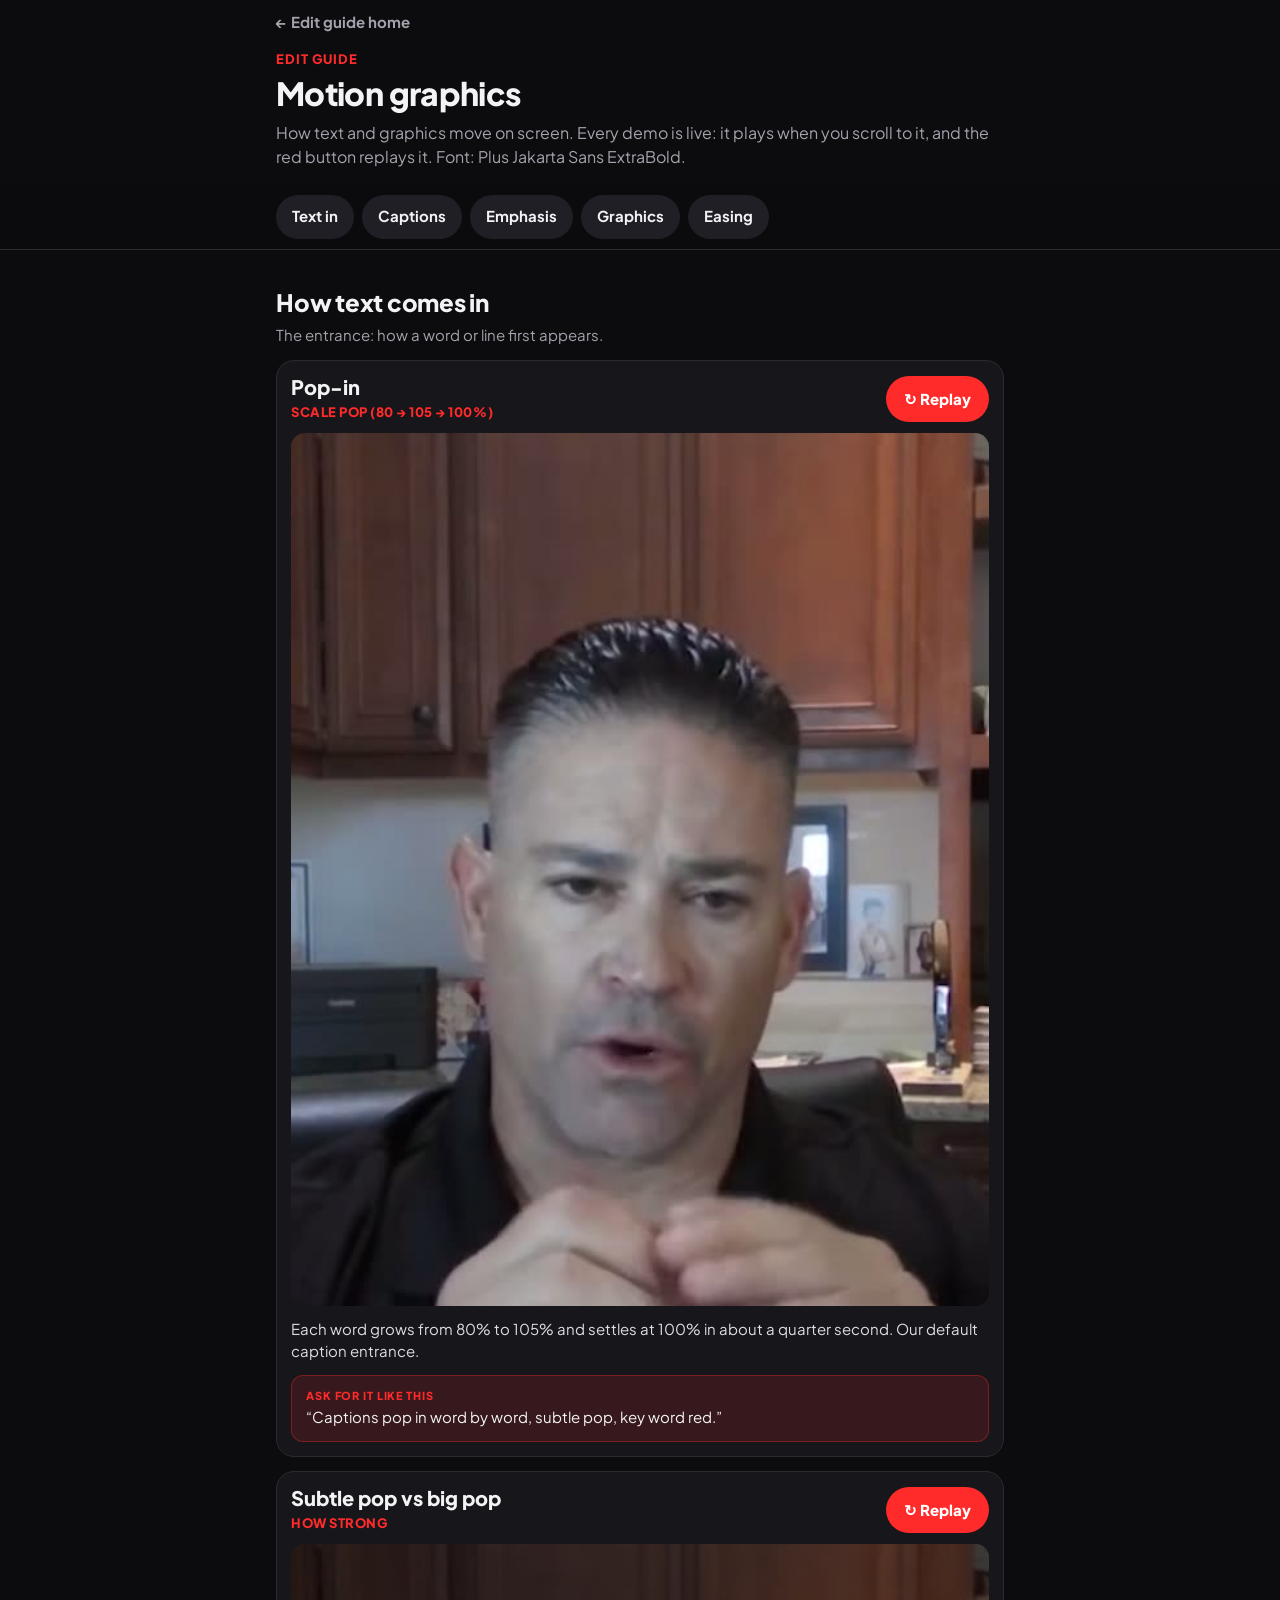
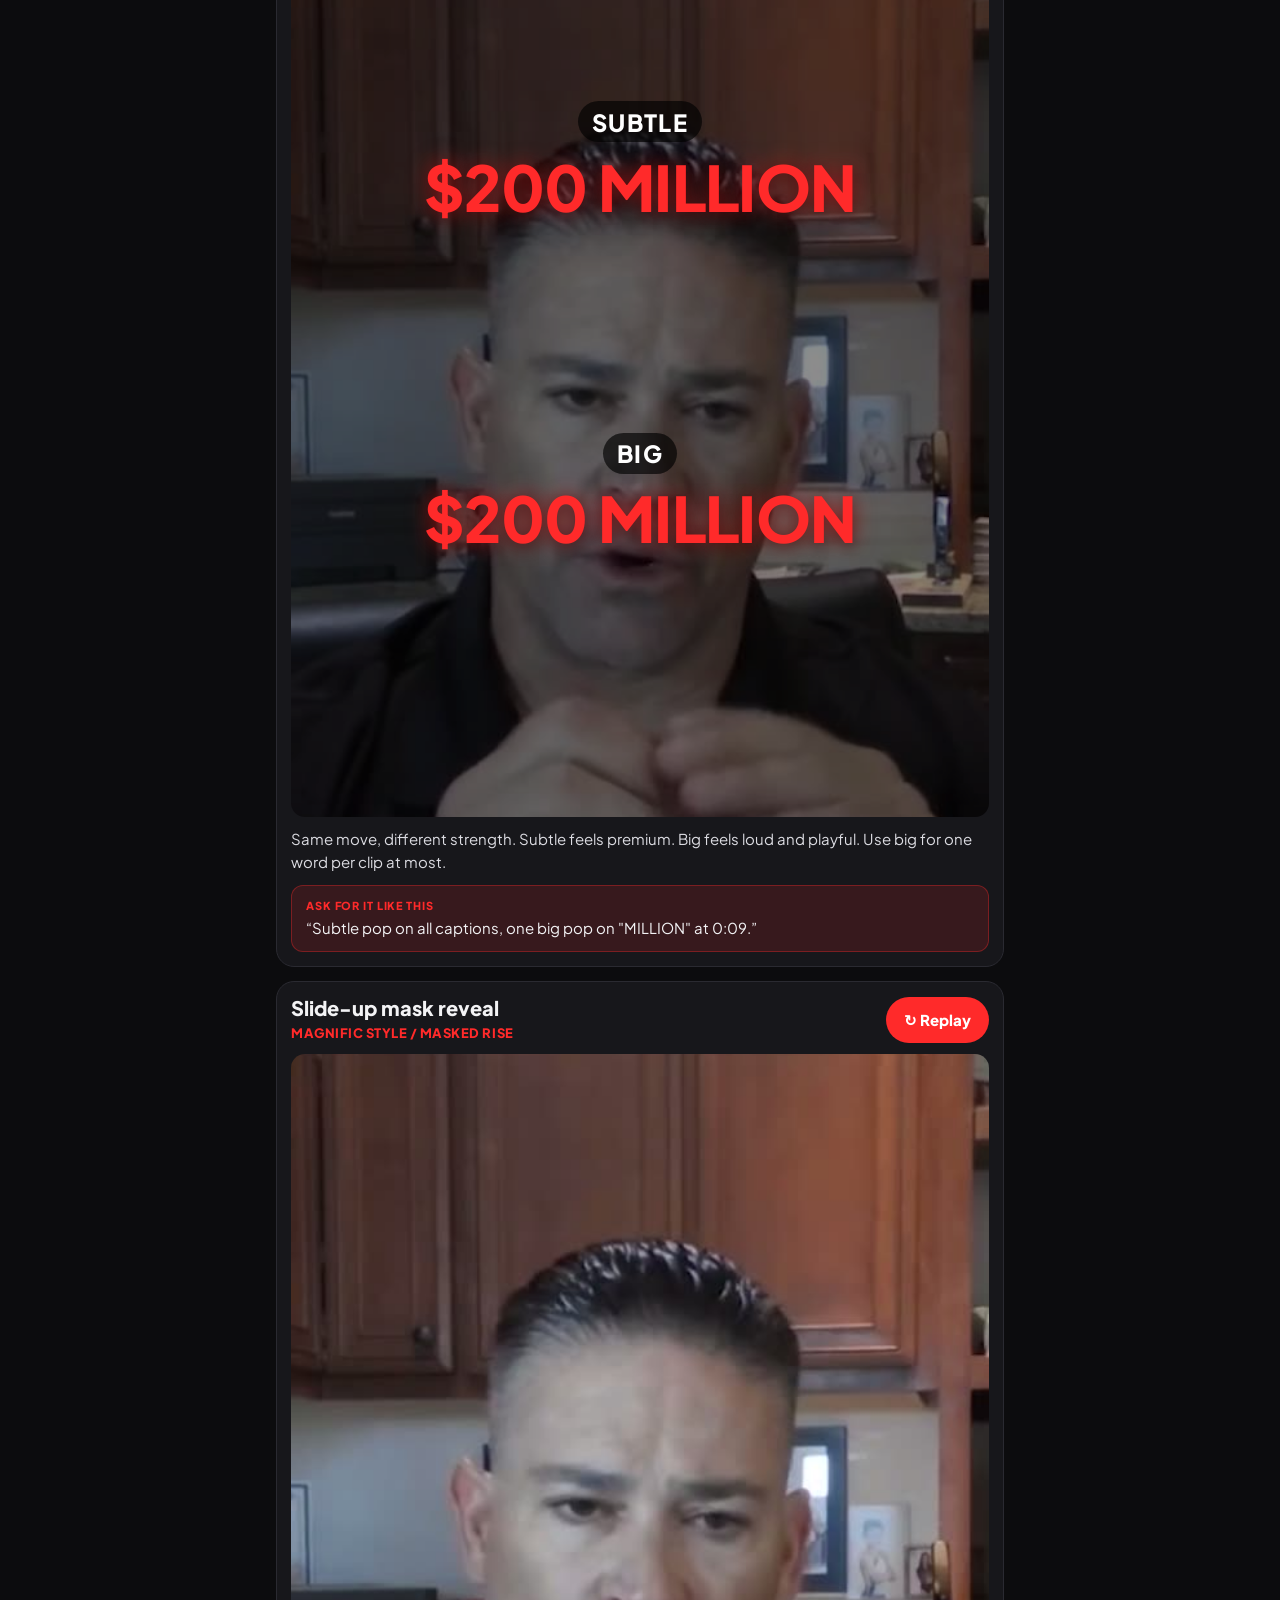
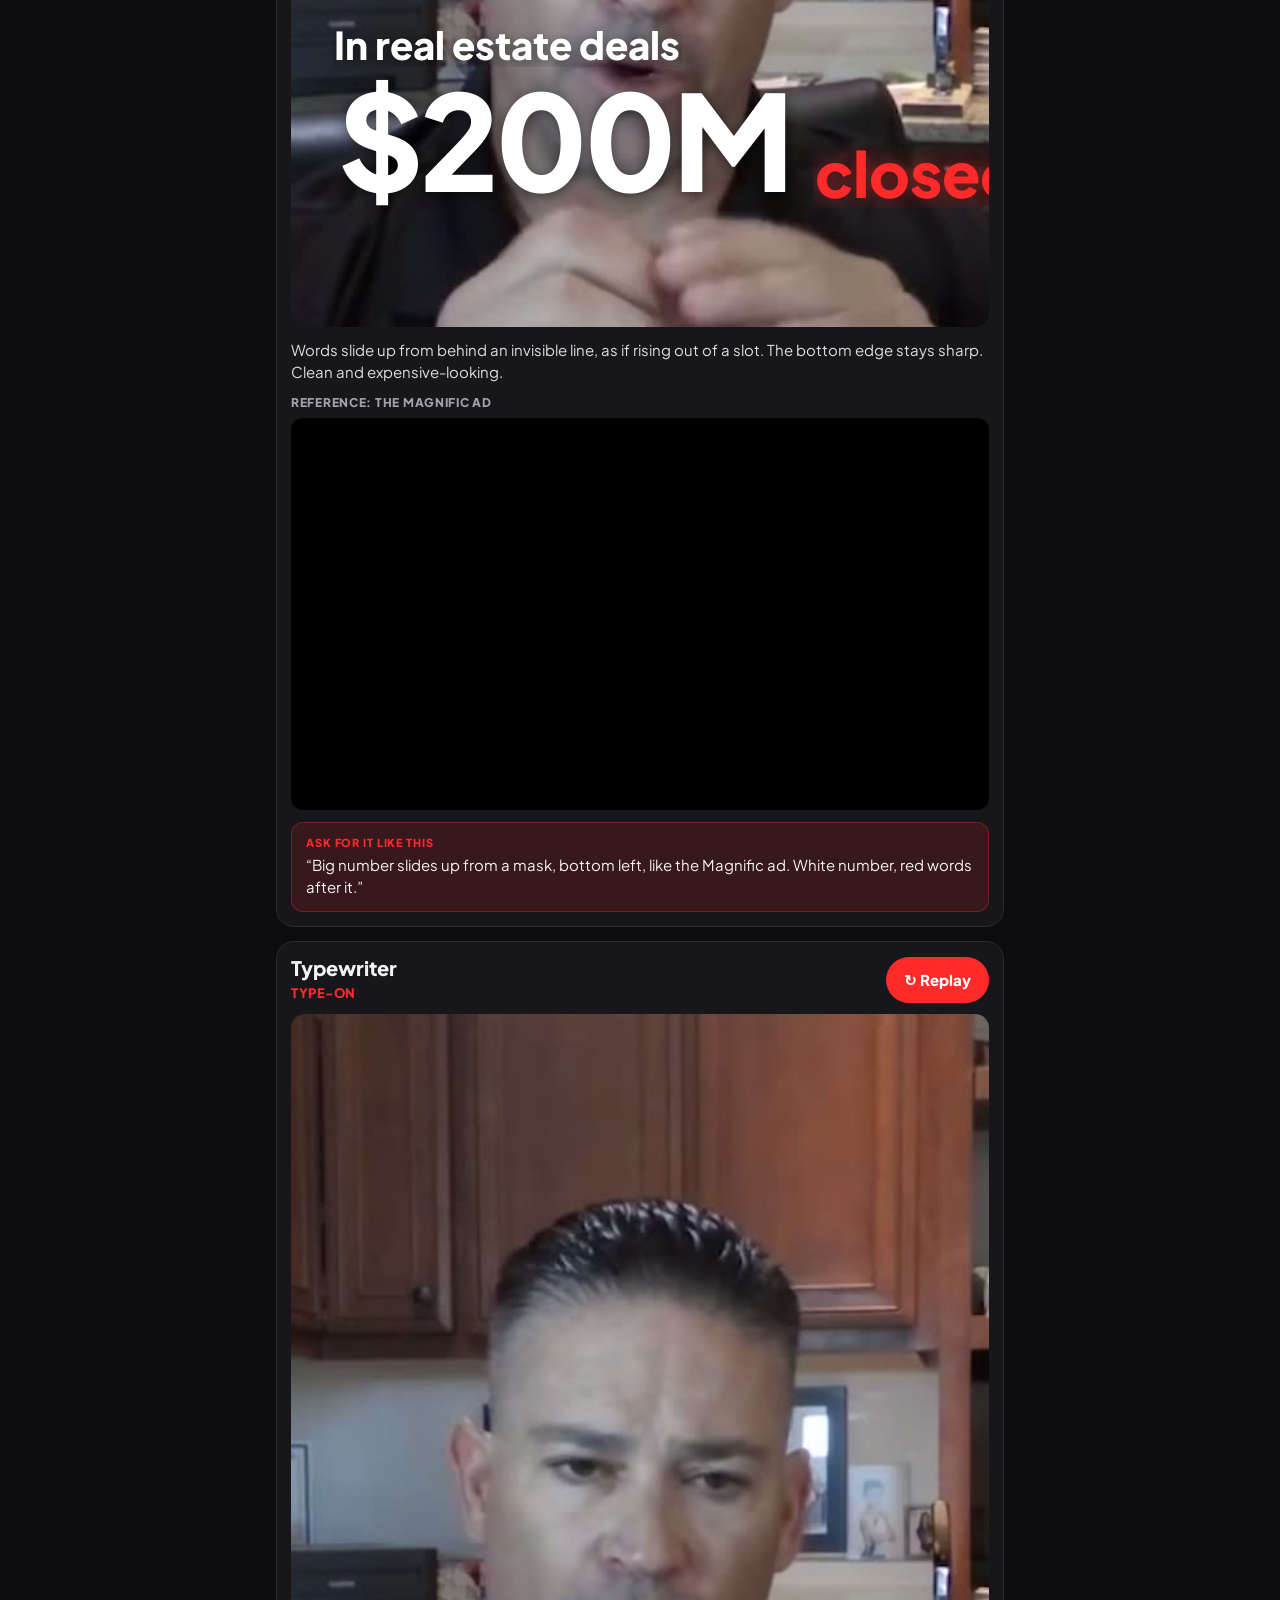
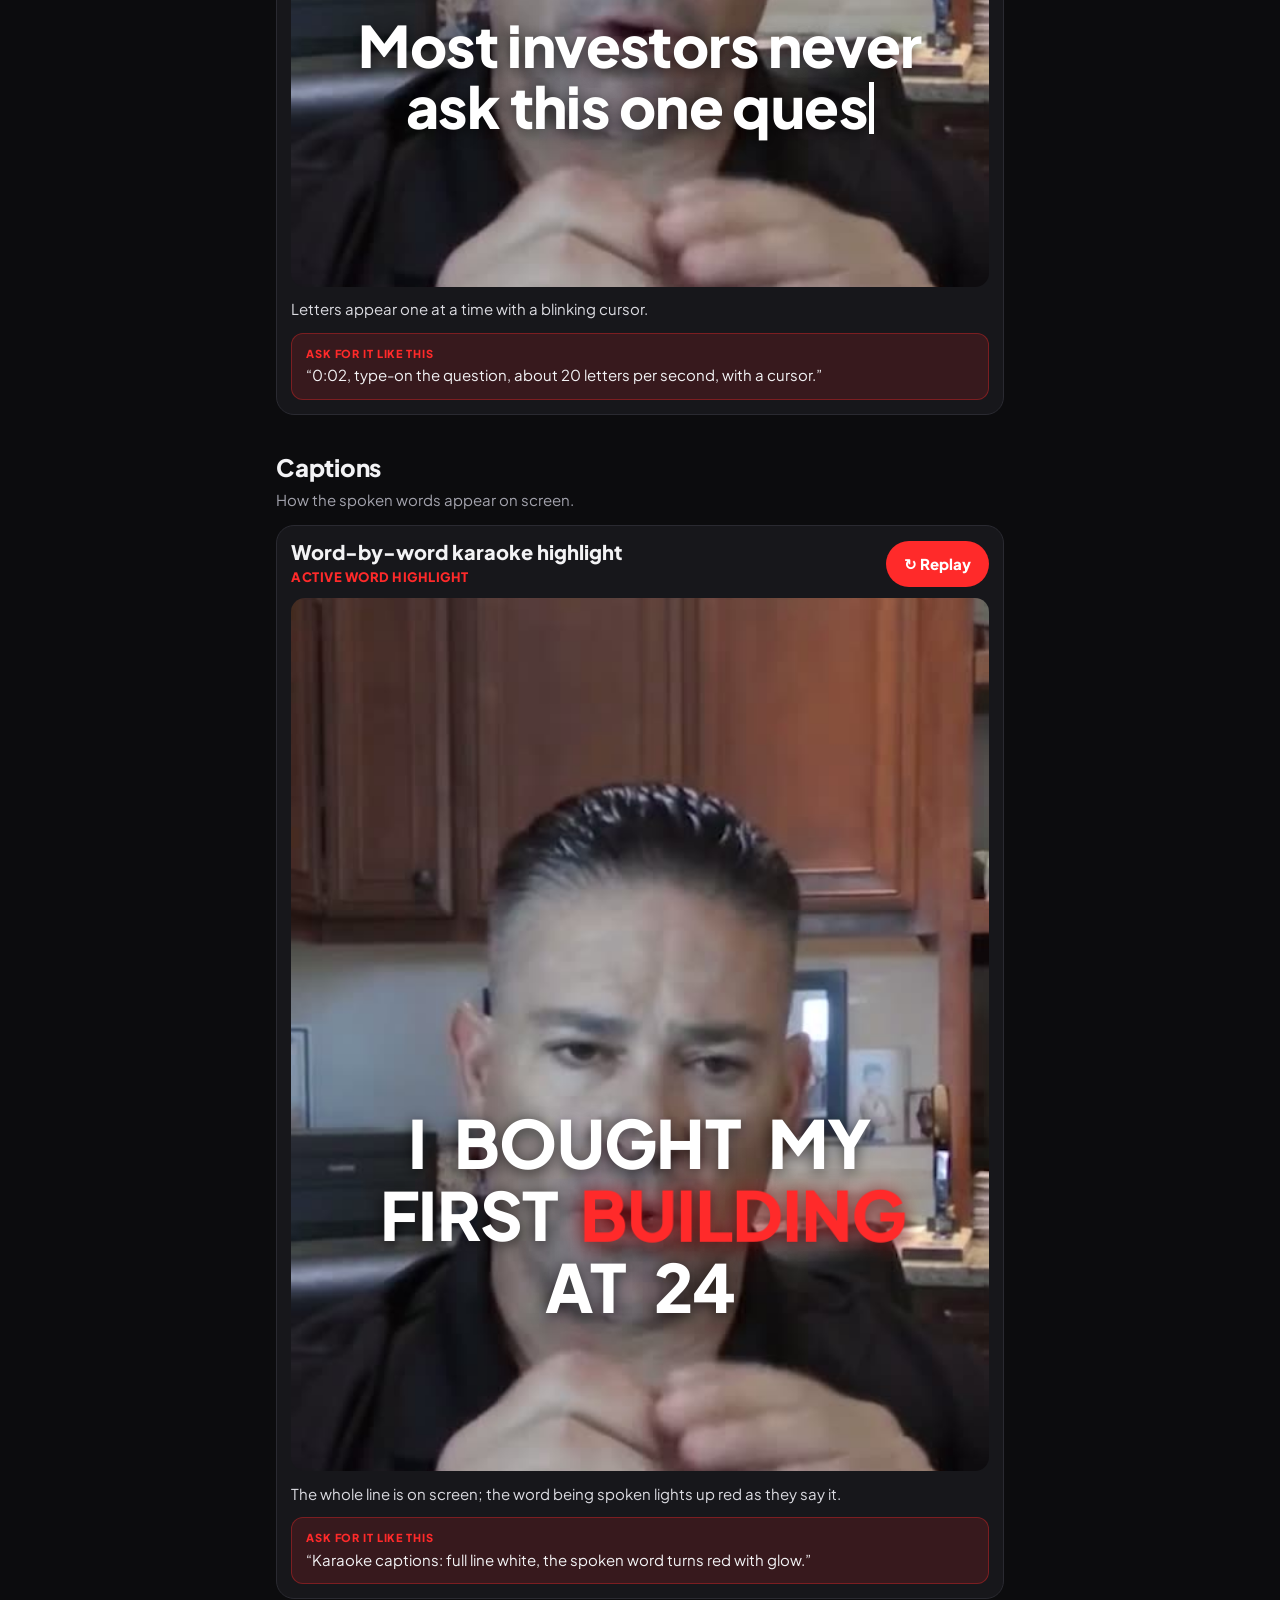
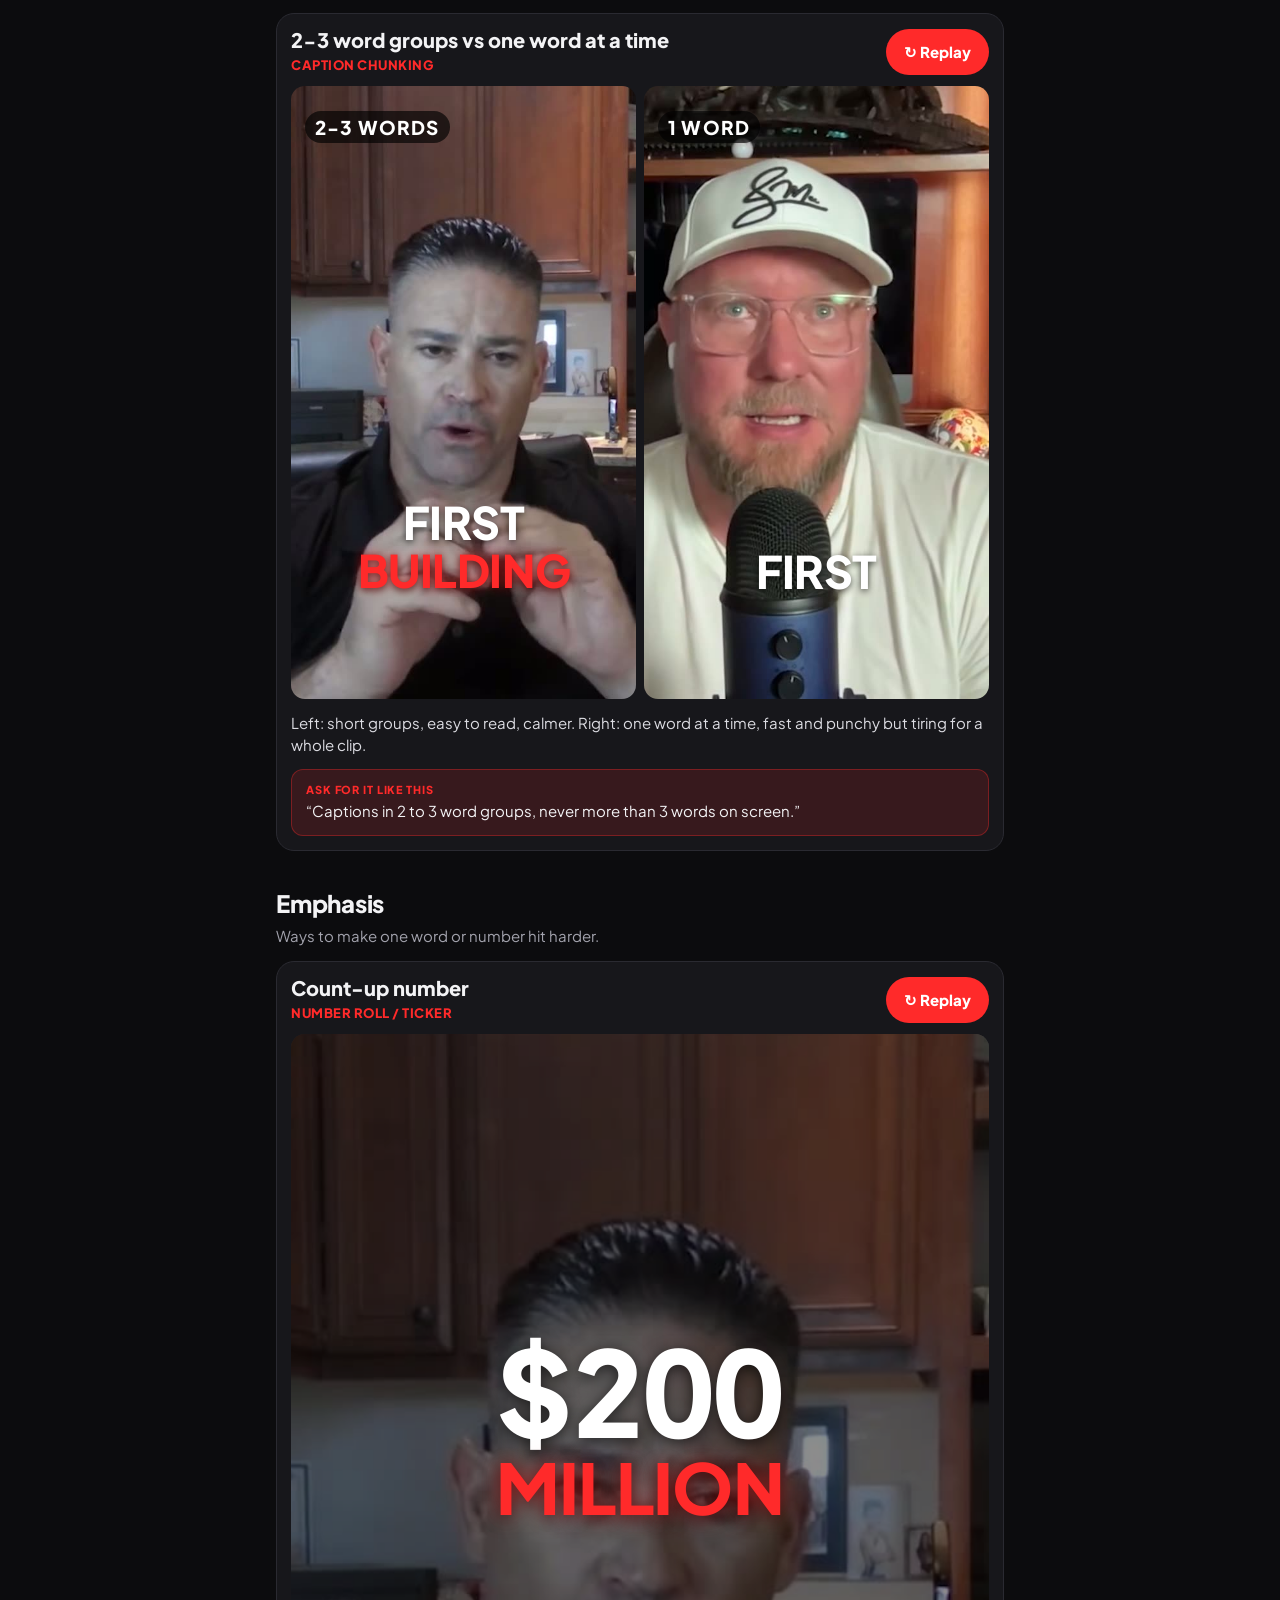
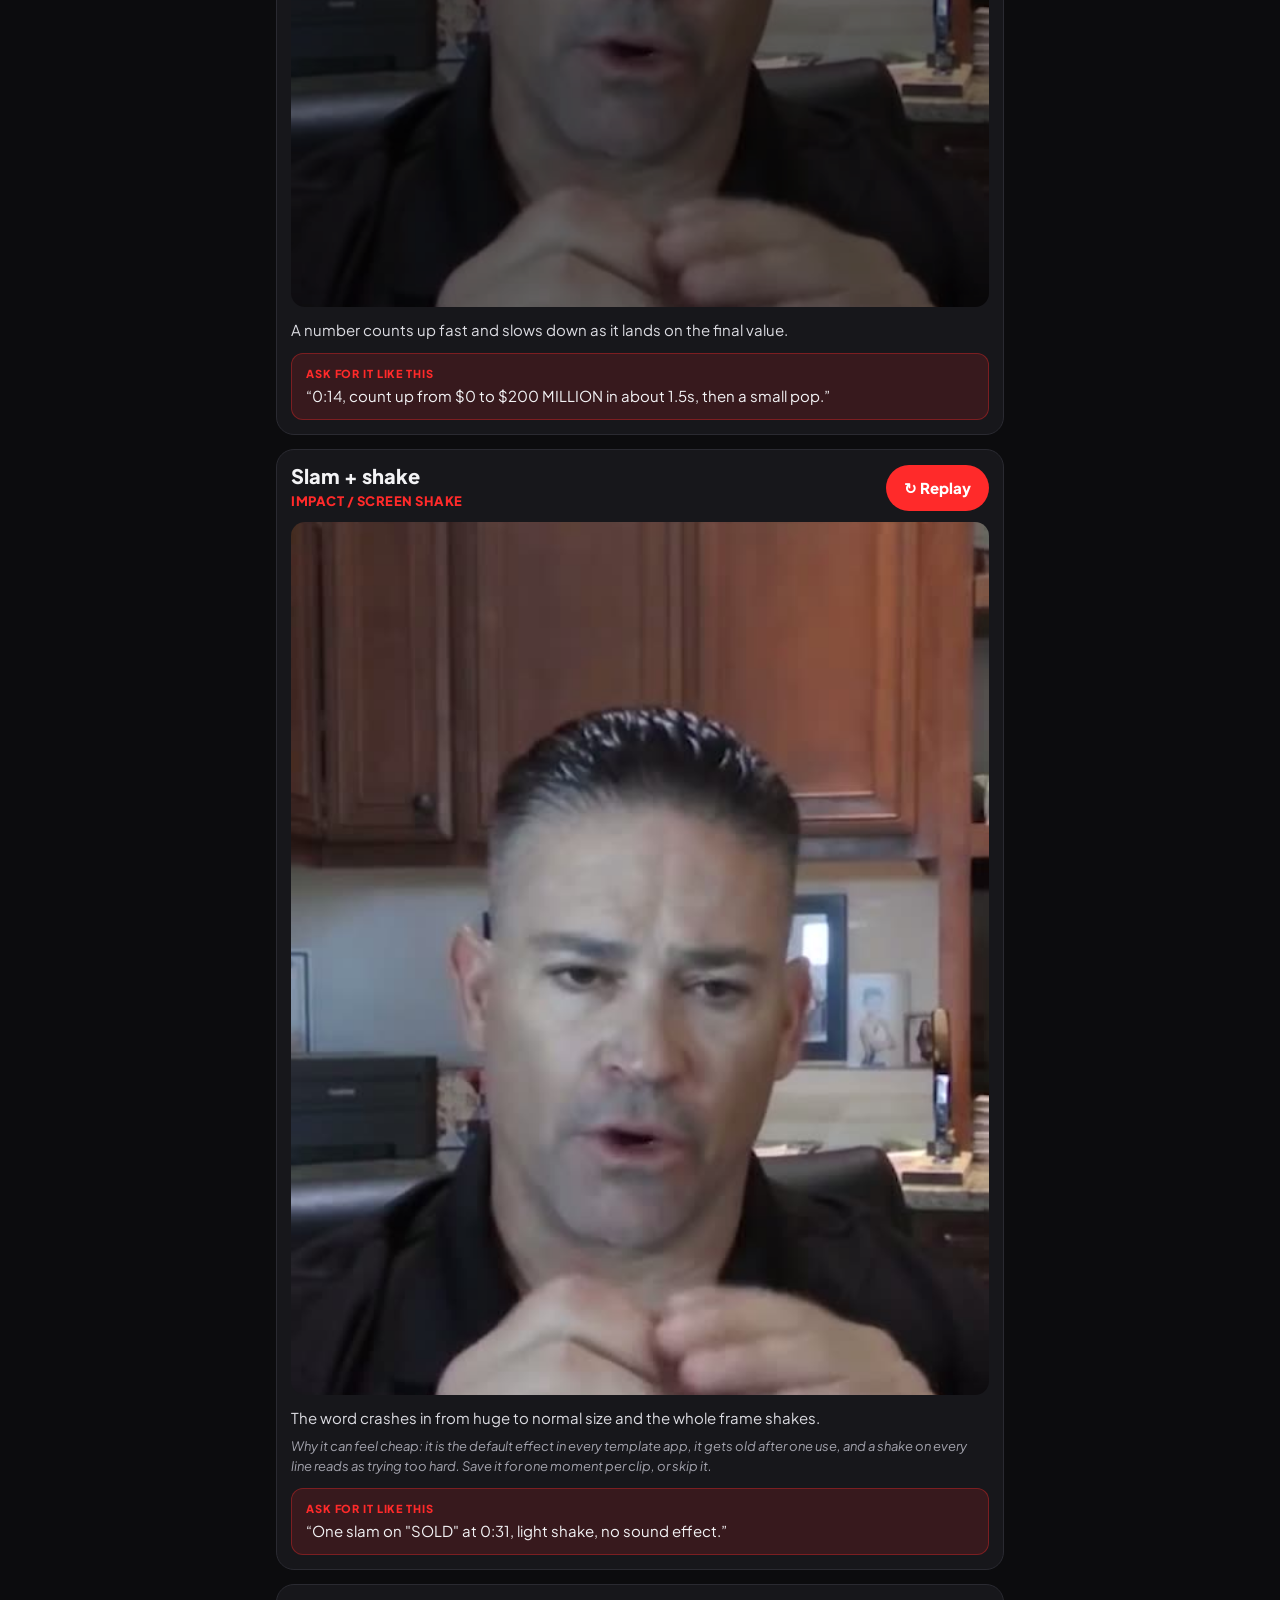
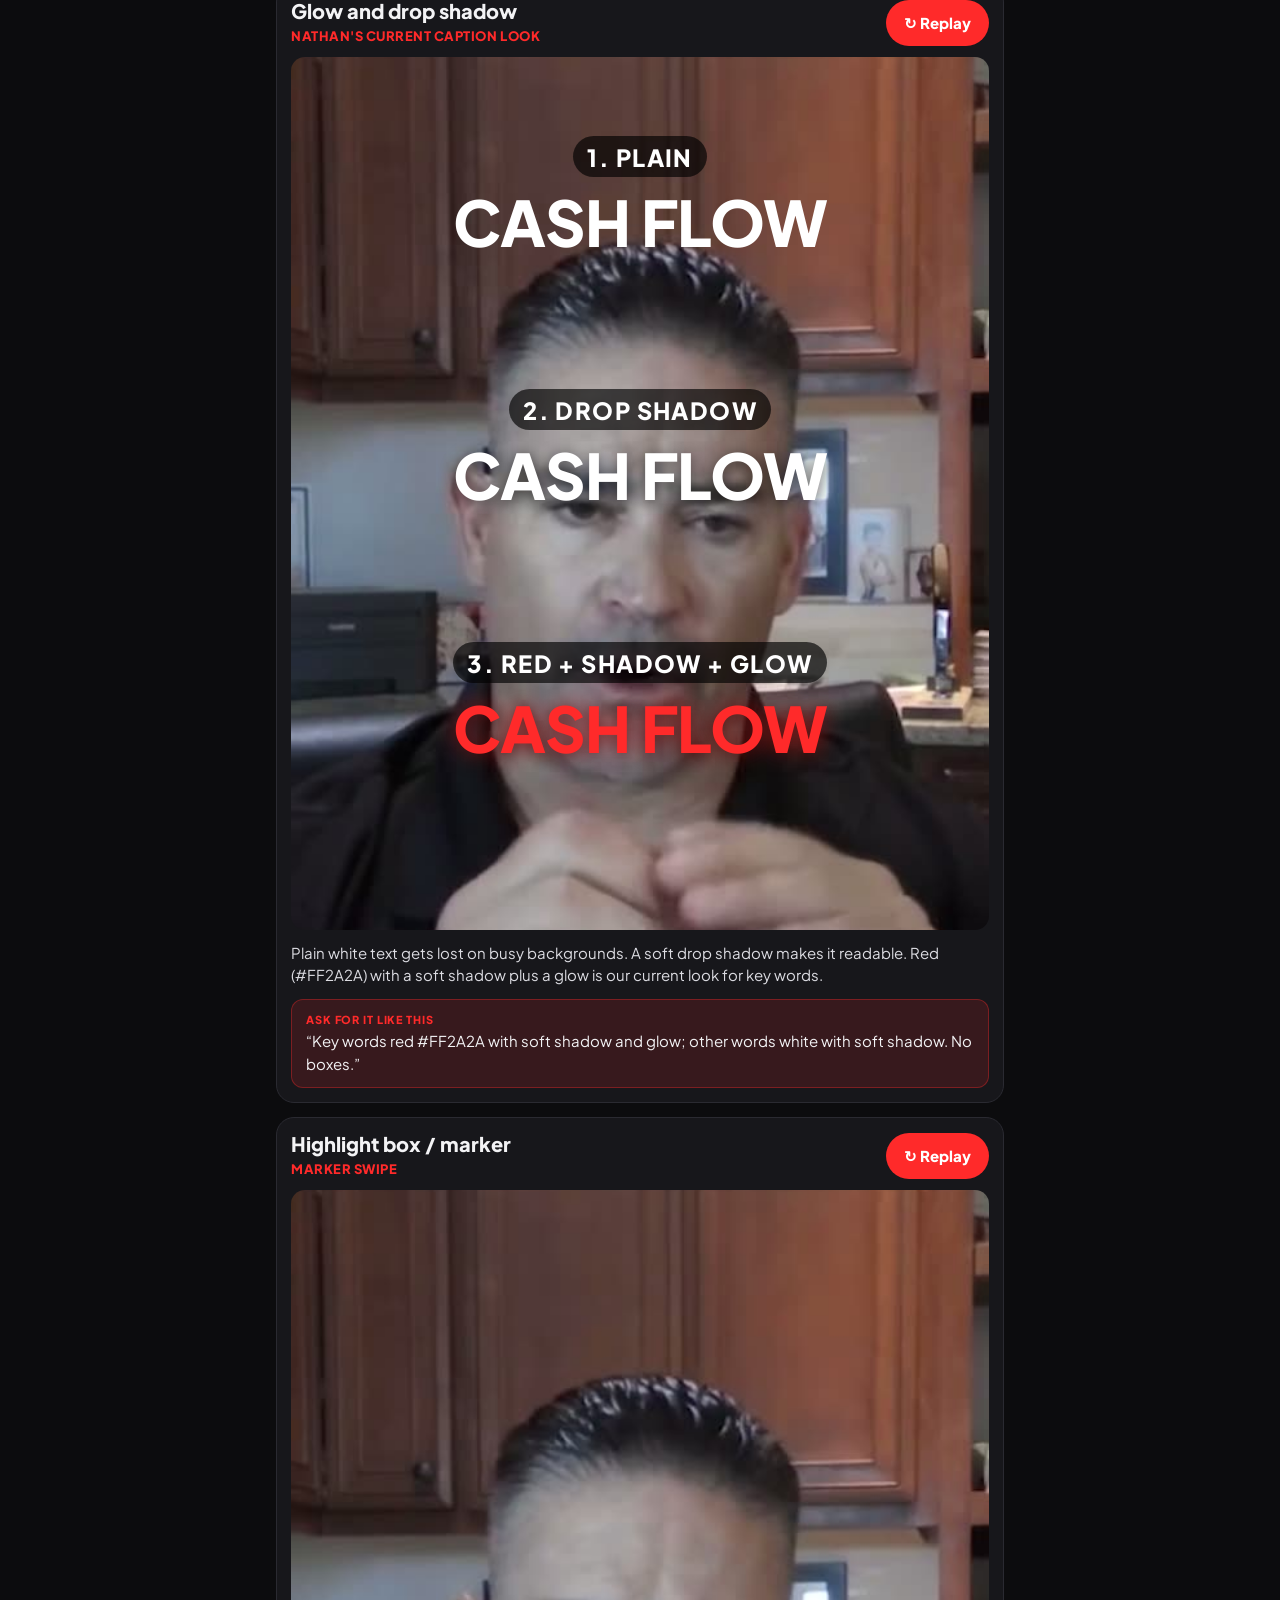
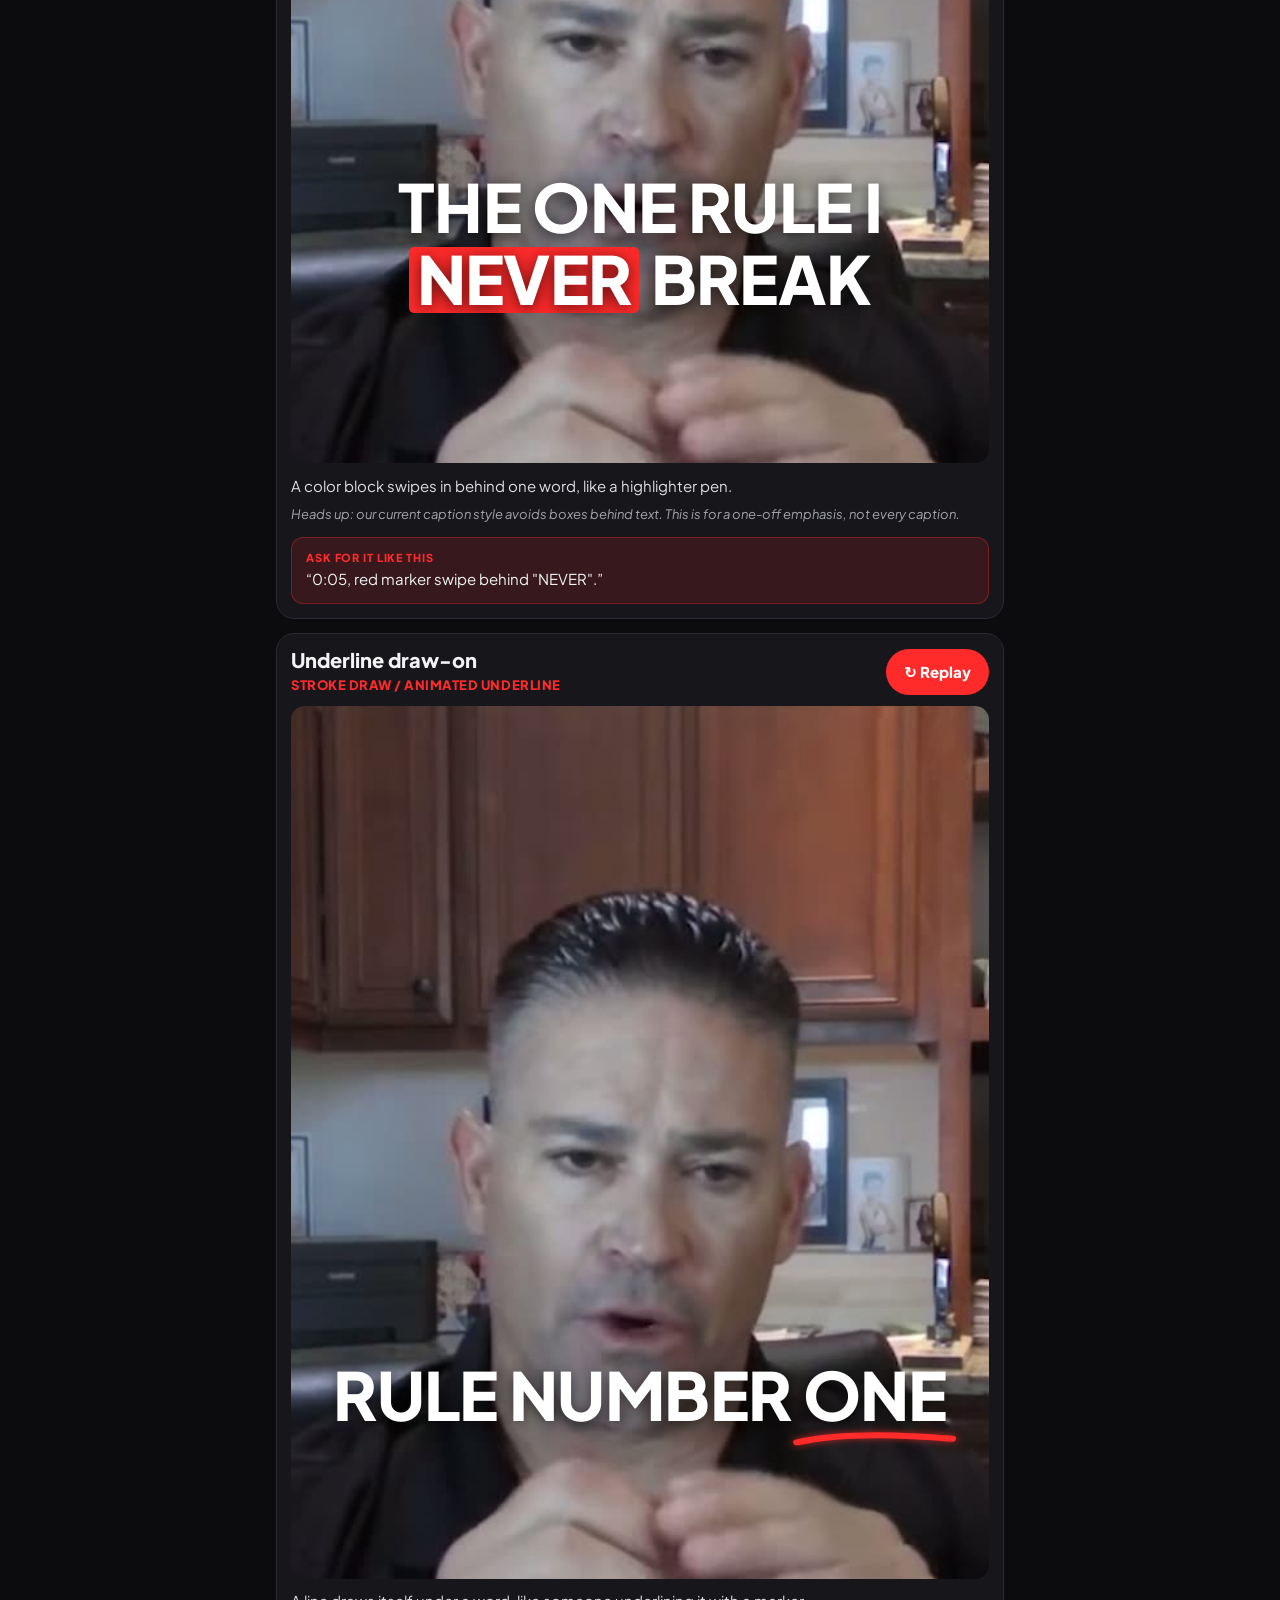
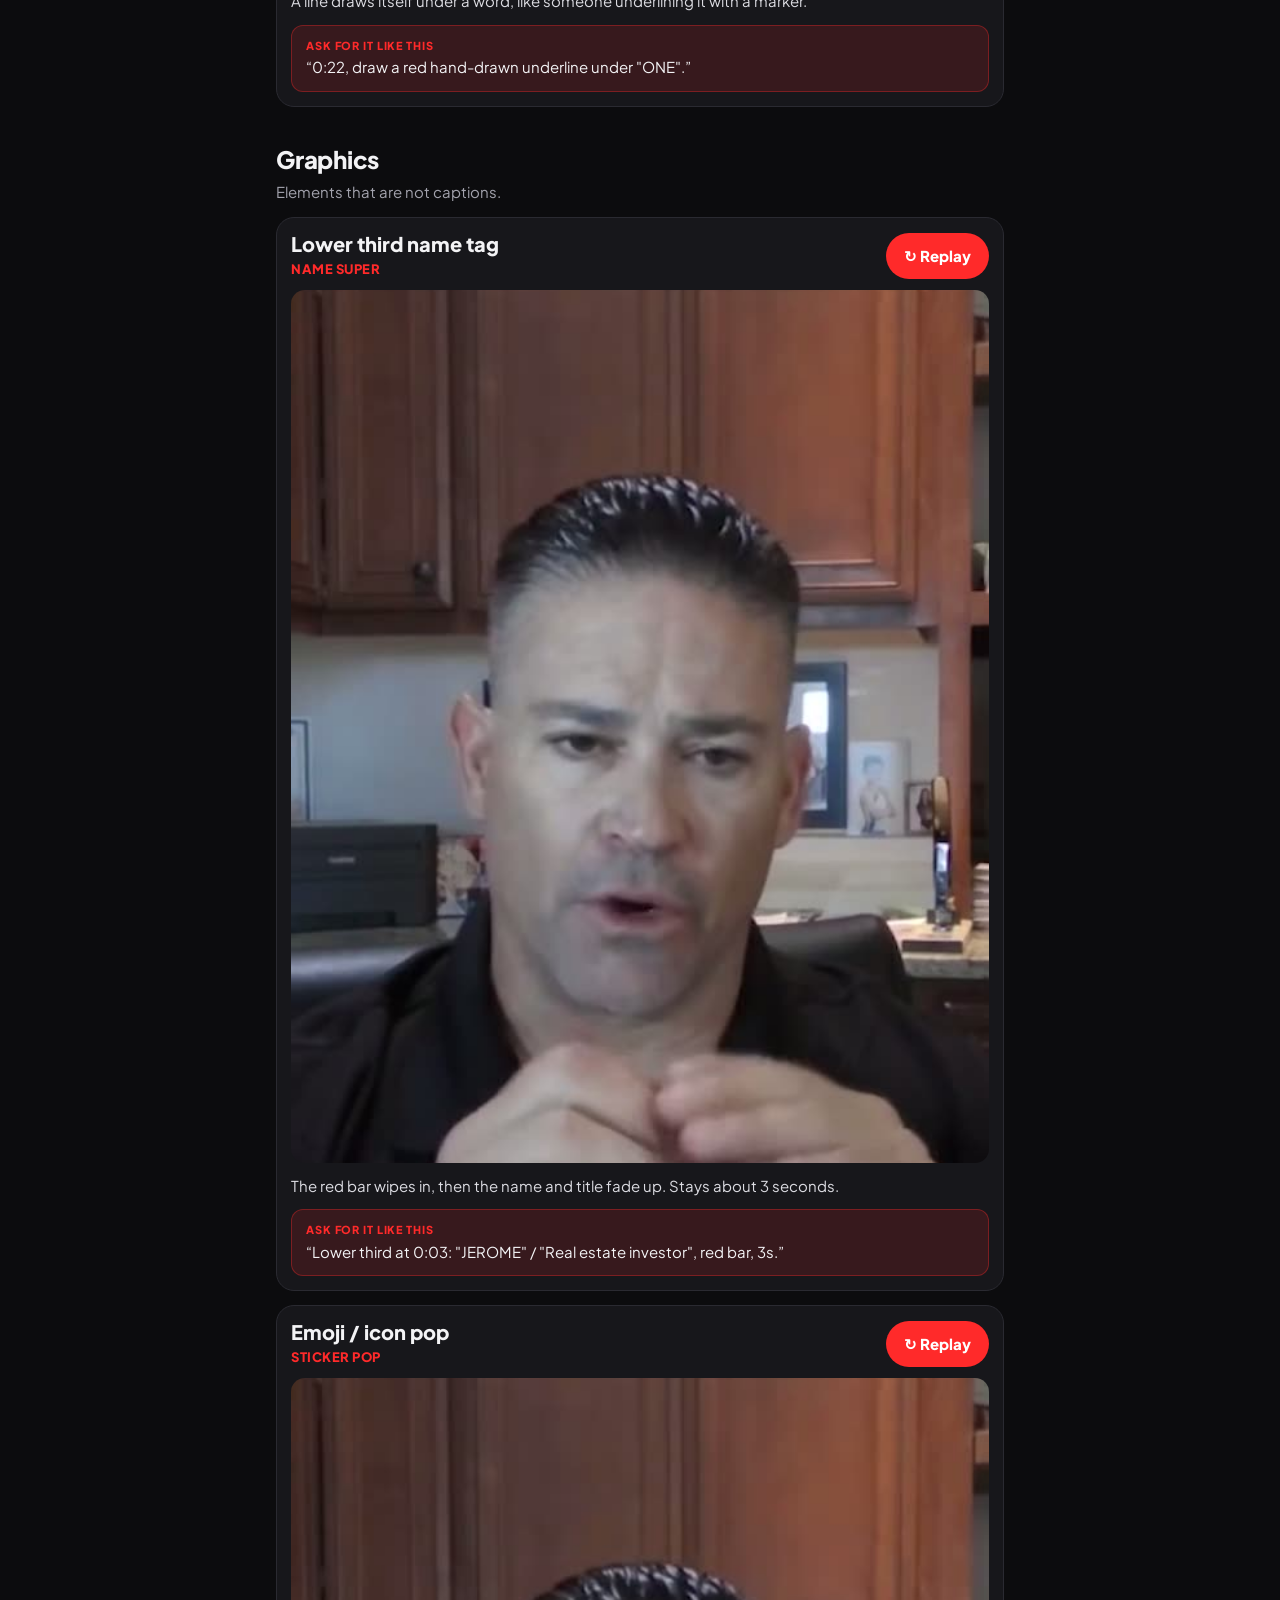
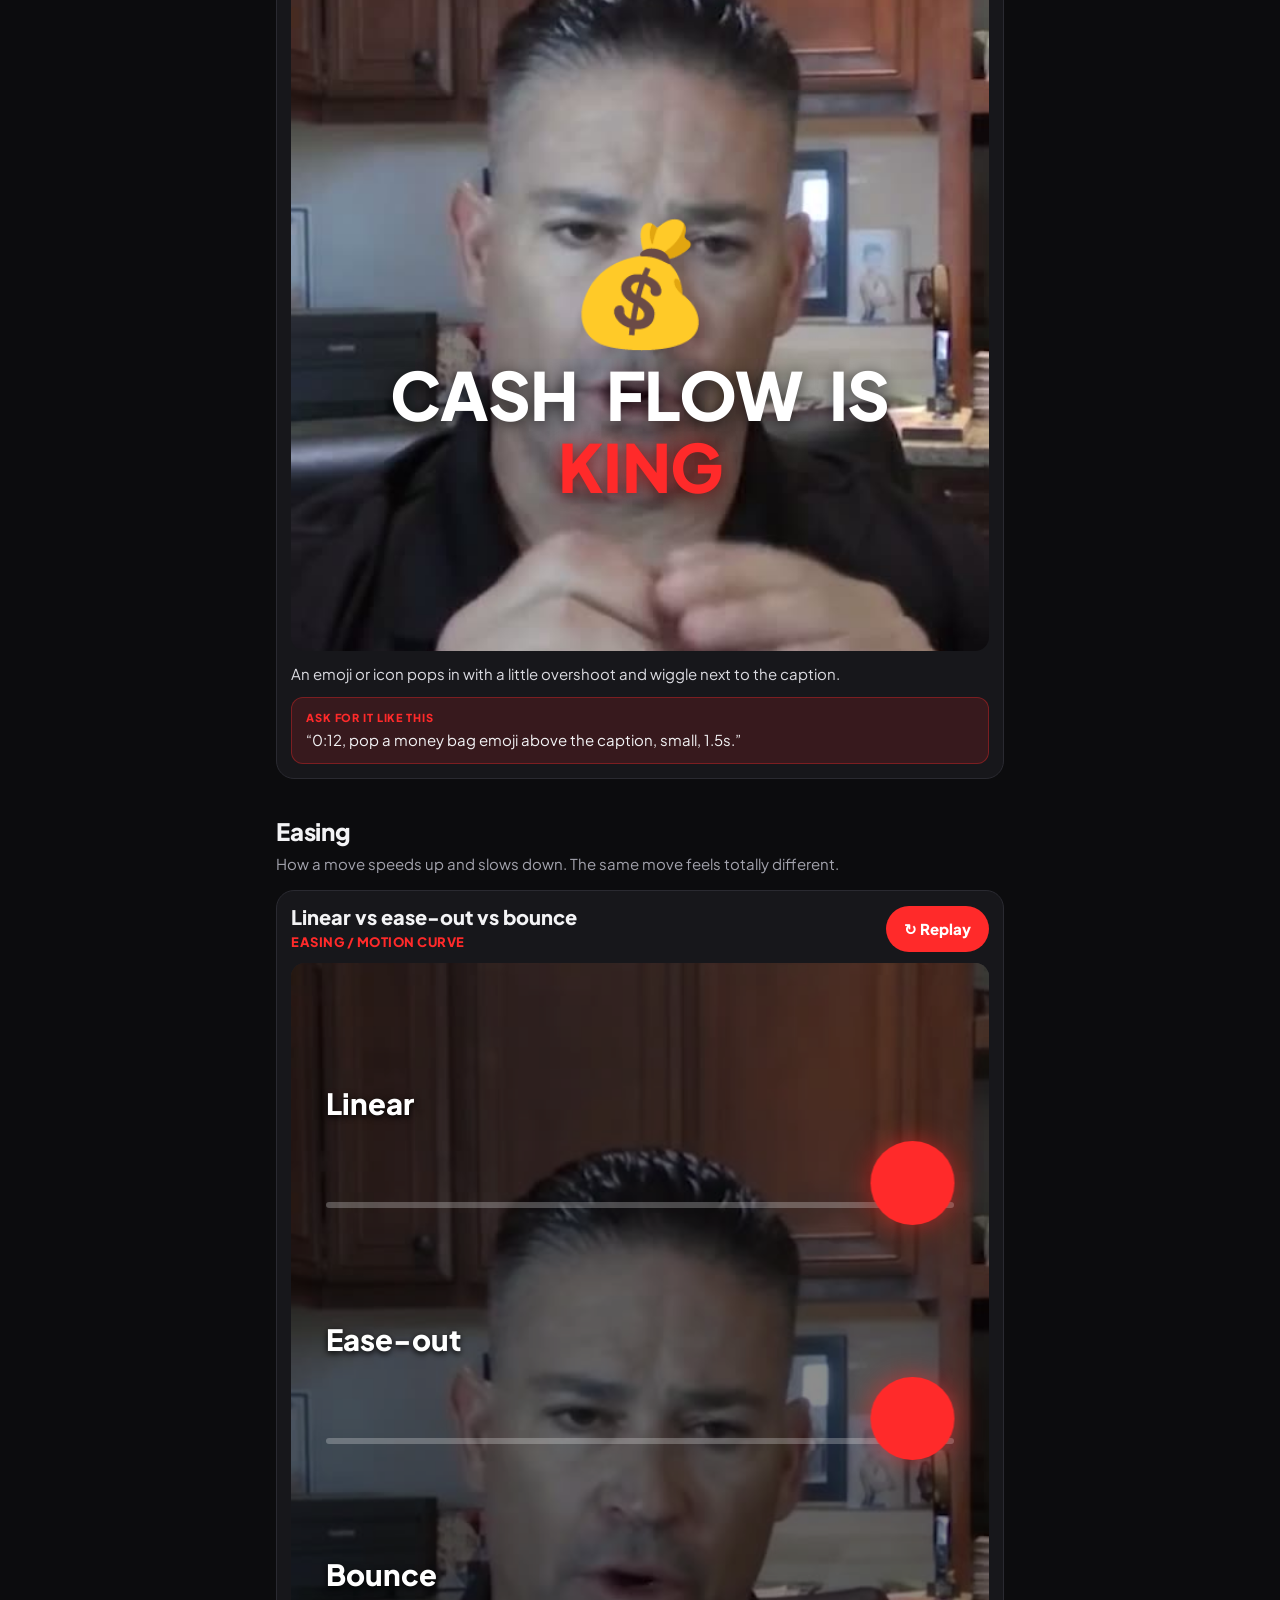
==== commit 565d9fc3: "edit-guide: update 2026-09-29" ====
--- a/edit-guide/motion-graphics.html
+++ b/edit-guide/motion-graphics.html
@@ -146,7 +146,7 @@
     {duration:520,delay:1400,easing:"ease-out",fill:"both"});
 }
 function maskReveal(s){
-  s.innerHTML = `<div style="position:absolute;left:6%;bottom:14%;font-weight:800;line-height:1;color:#fff;text-shadow:0 .5cqw 2cqw rgba(0,0,0,.5)">
+  s.innerHTML = `<div style="position:absolute;left:6%;bottom:14%;white-space:nowrap;font-weight:800;line-height:1;color:#fff;text-shadow:0 .5cqw 2cqw rgba(0,0,0,.5)">
     <div style="font-size:5.5cqw;margin-bottom:1cqw"><span class="mask"><span>In real estate deals</span></span></div>
     <span class="mask" style="font-size:19cqw;letter-spacing:-.03em"><span>$200M</span></span>
     <span class="mask red" style="font-size:9cqw;margin-left:2cqw;white-space:nowrap;text-shadow:none!important"><span style="text-shadow:0 0 3cqw rgba(255,42,42,.5)">closed.</span></span>
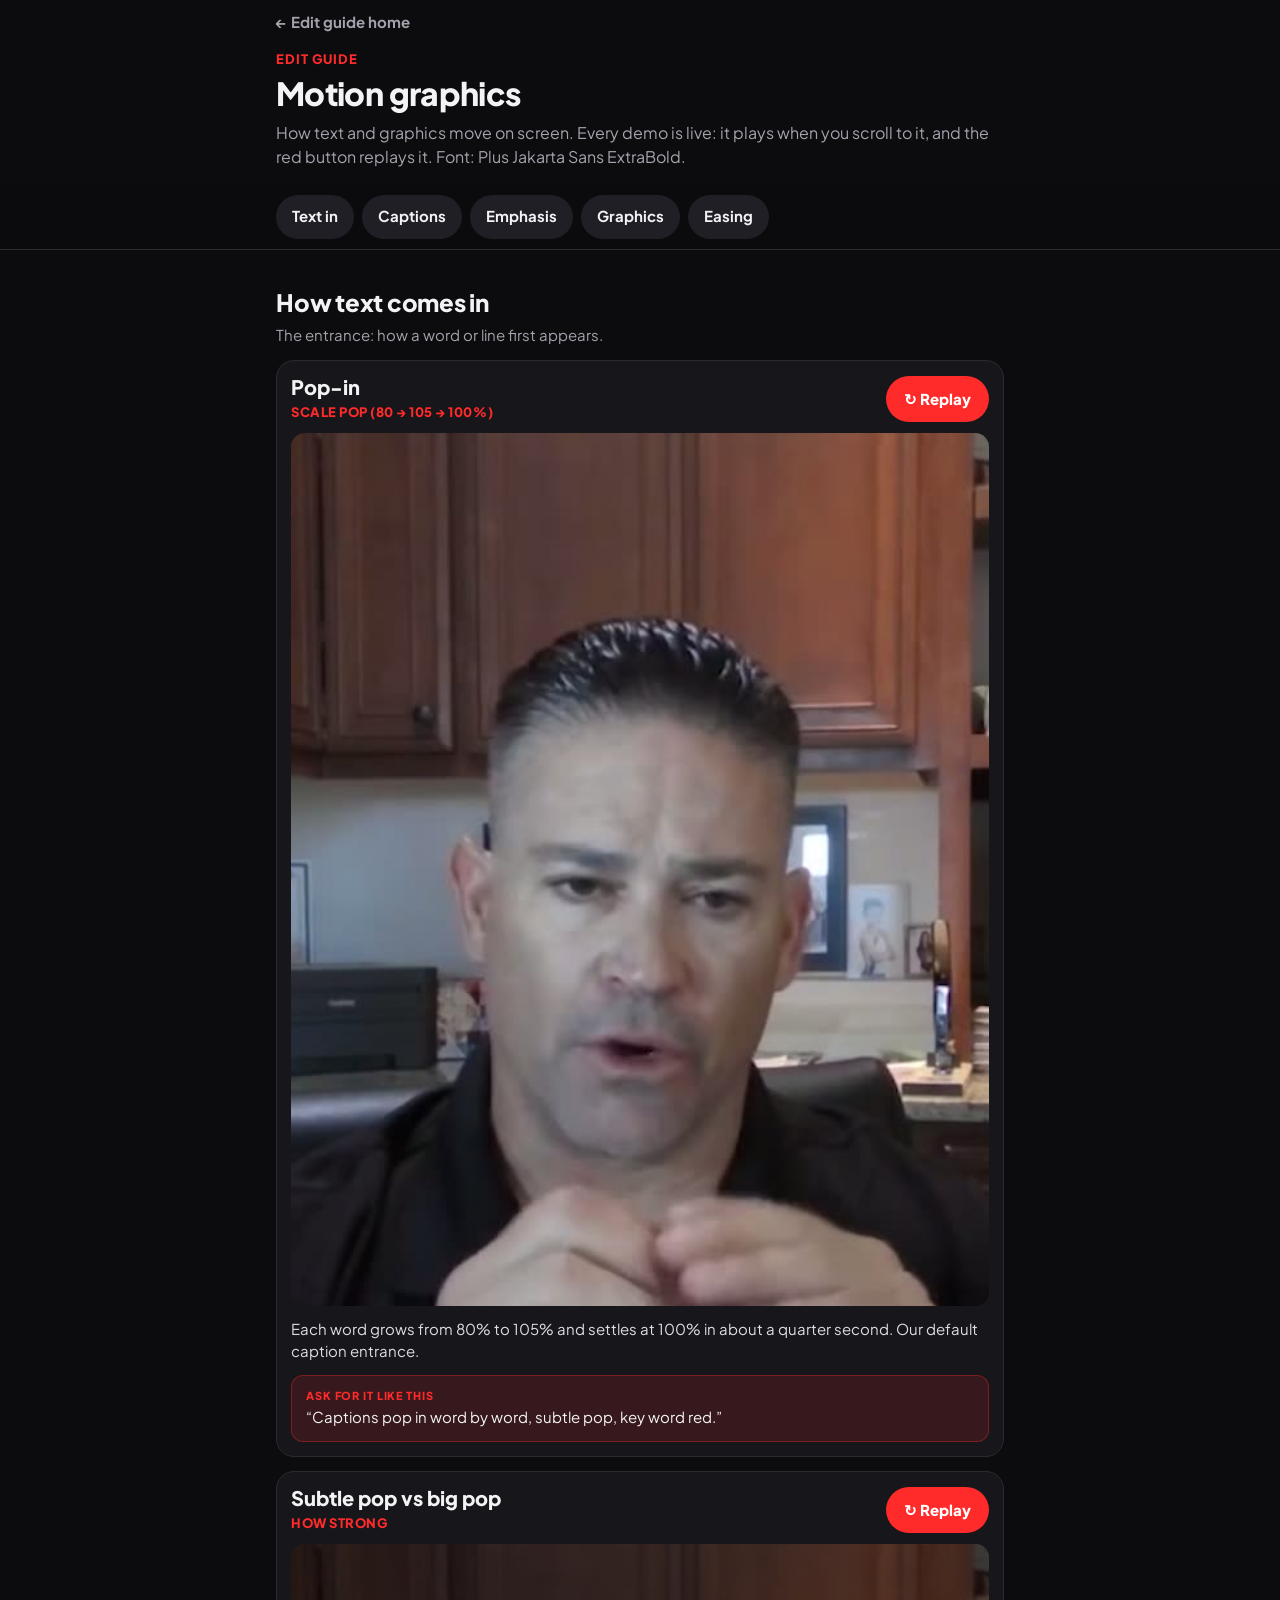
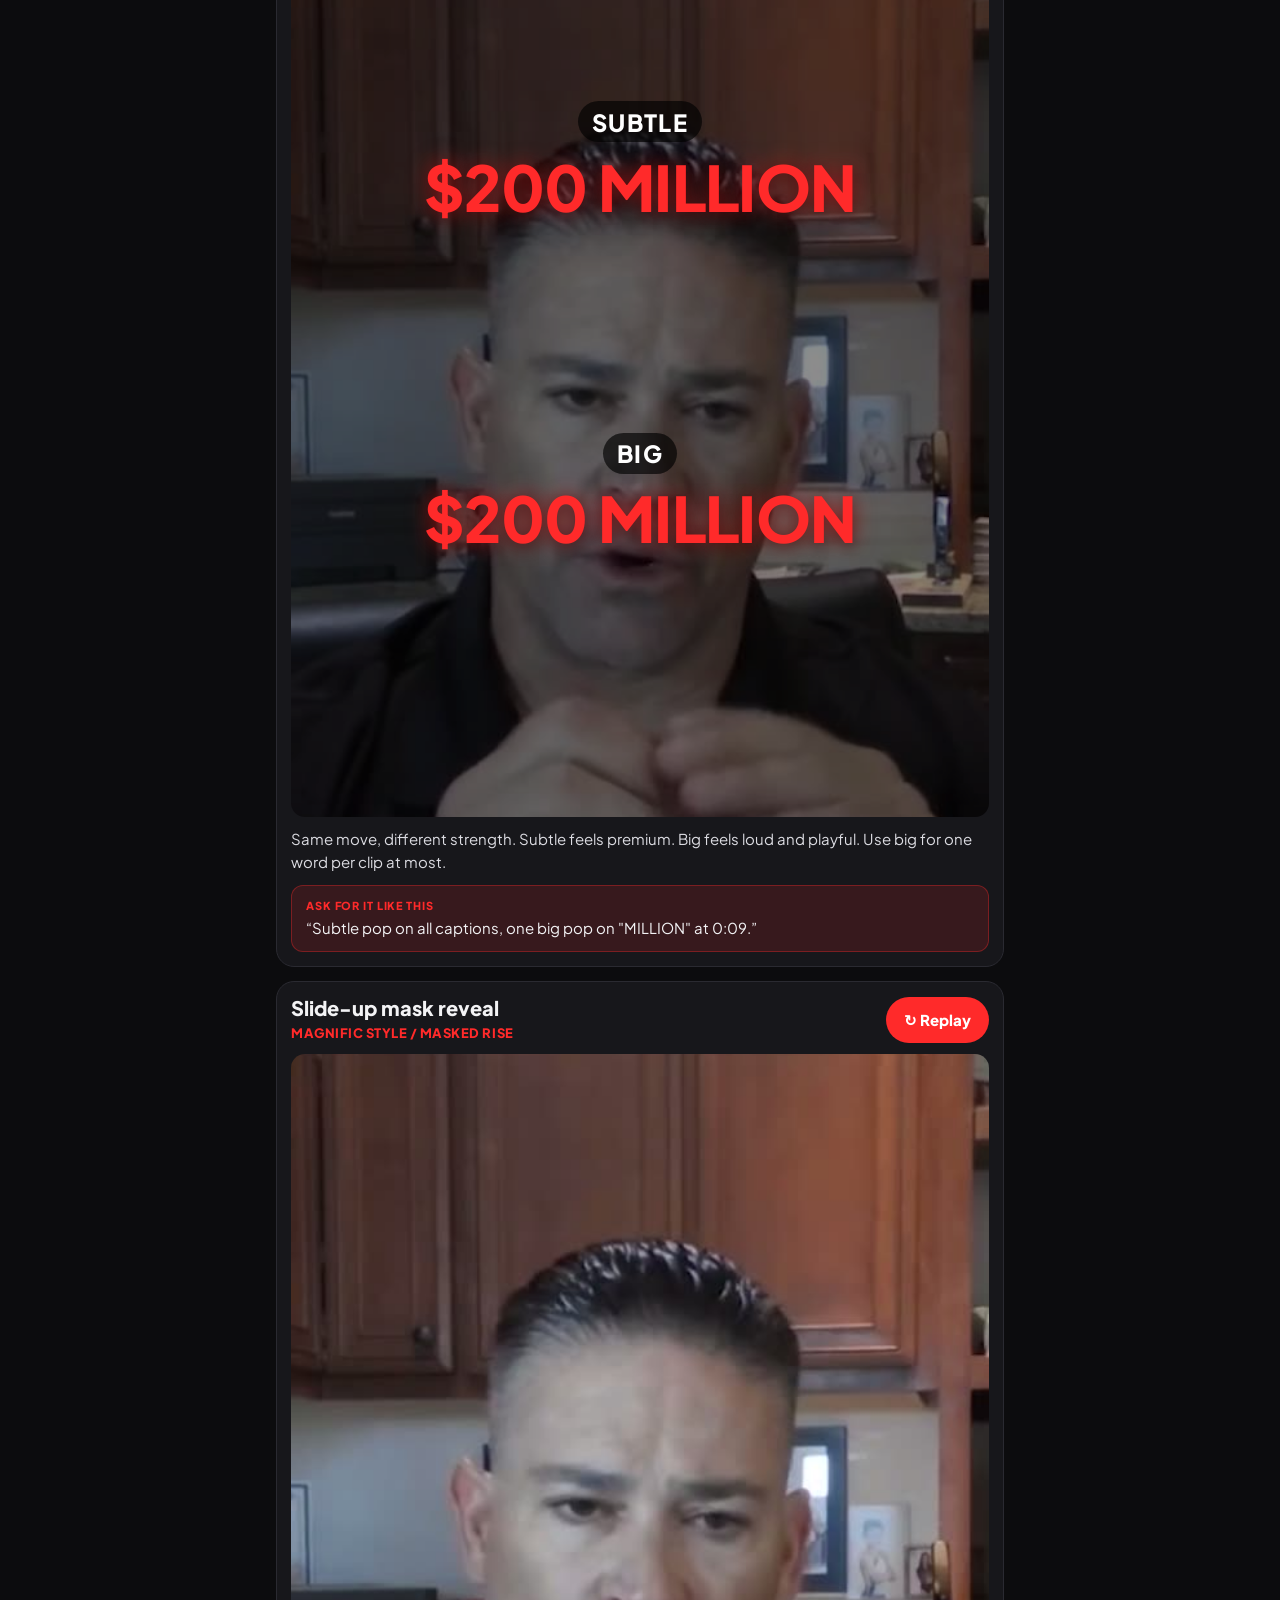
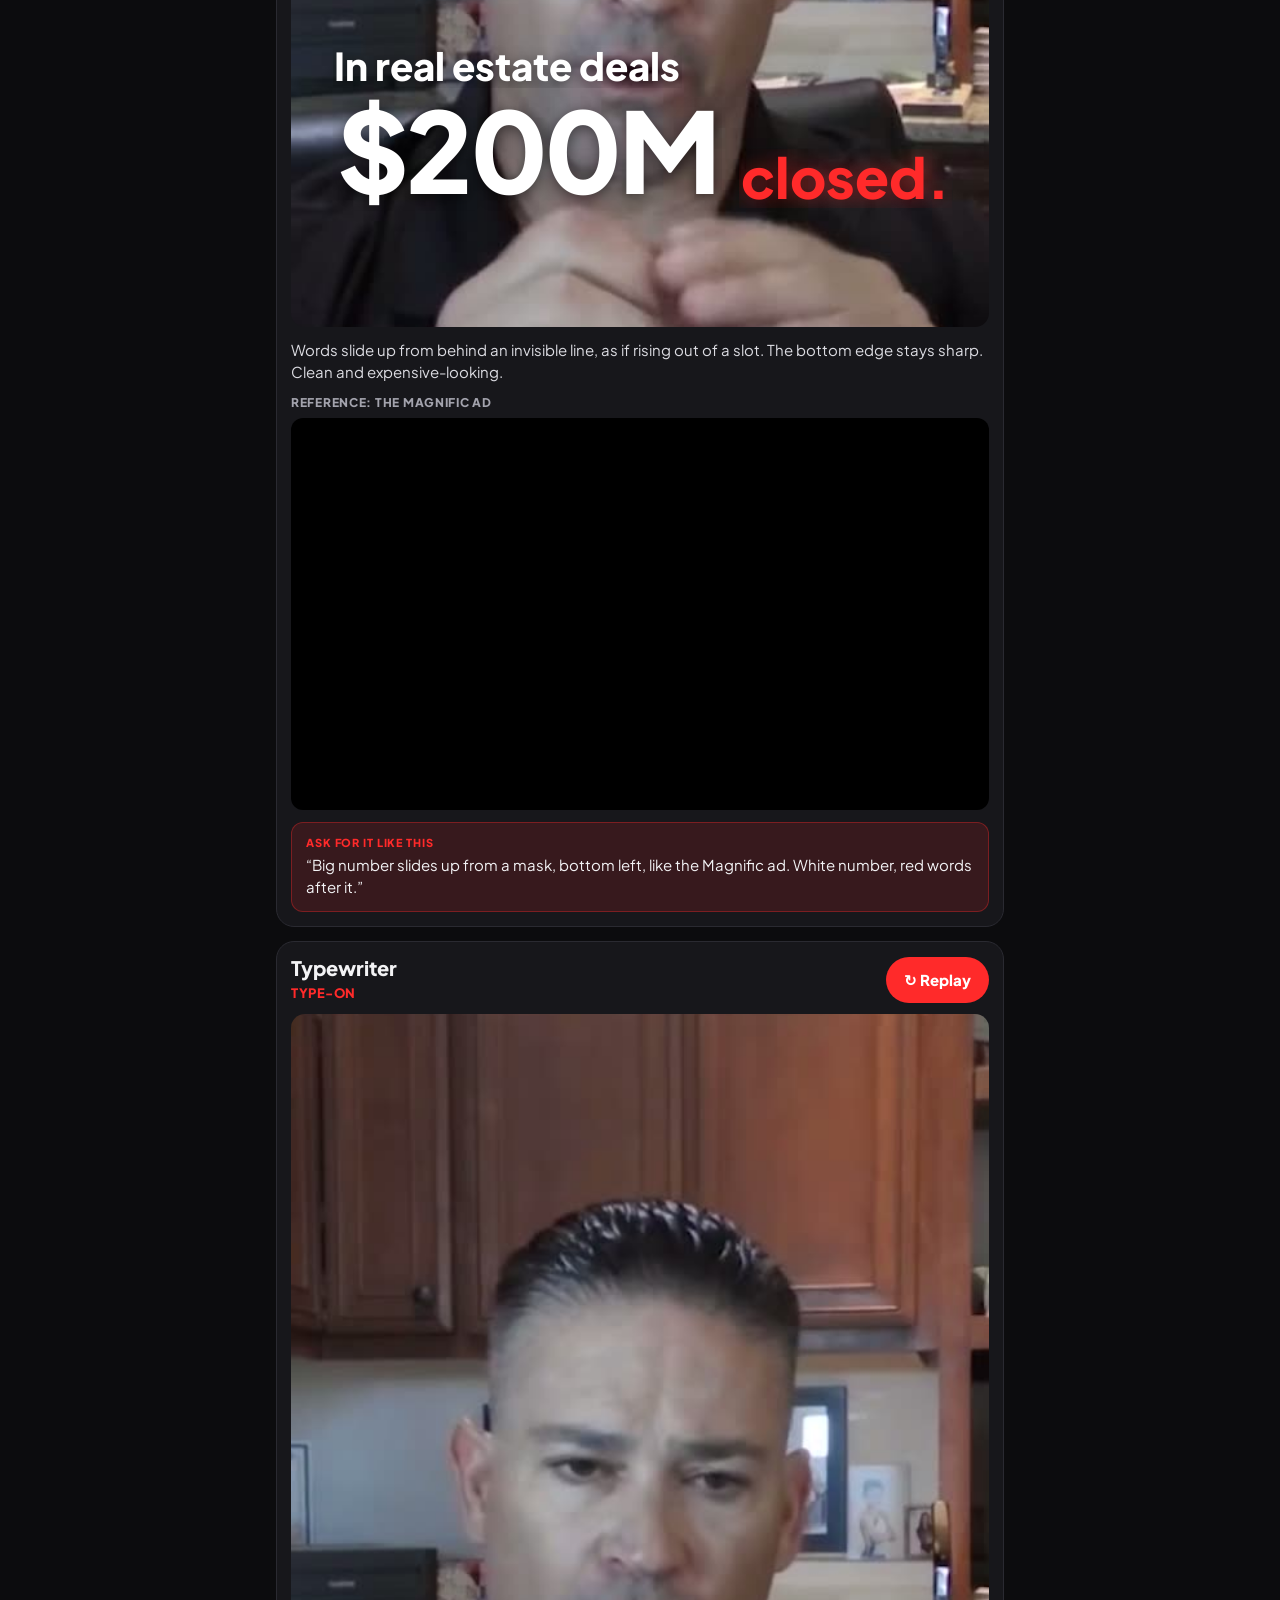
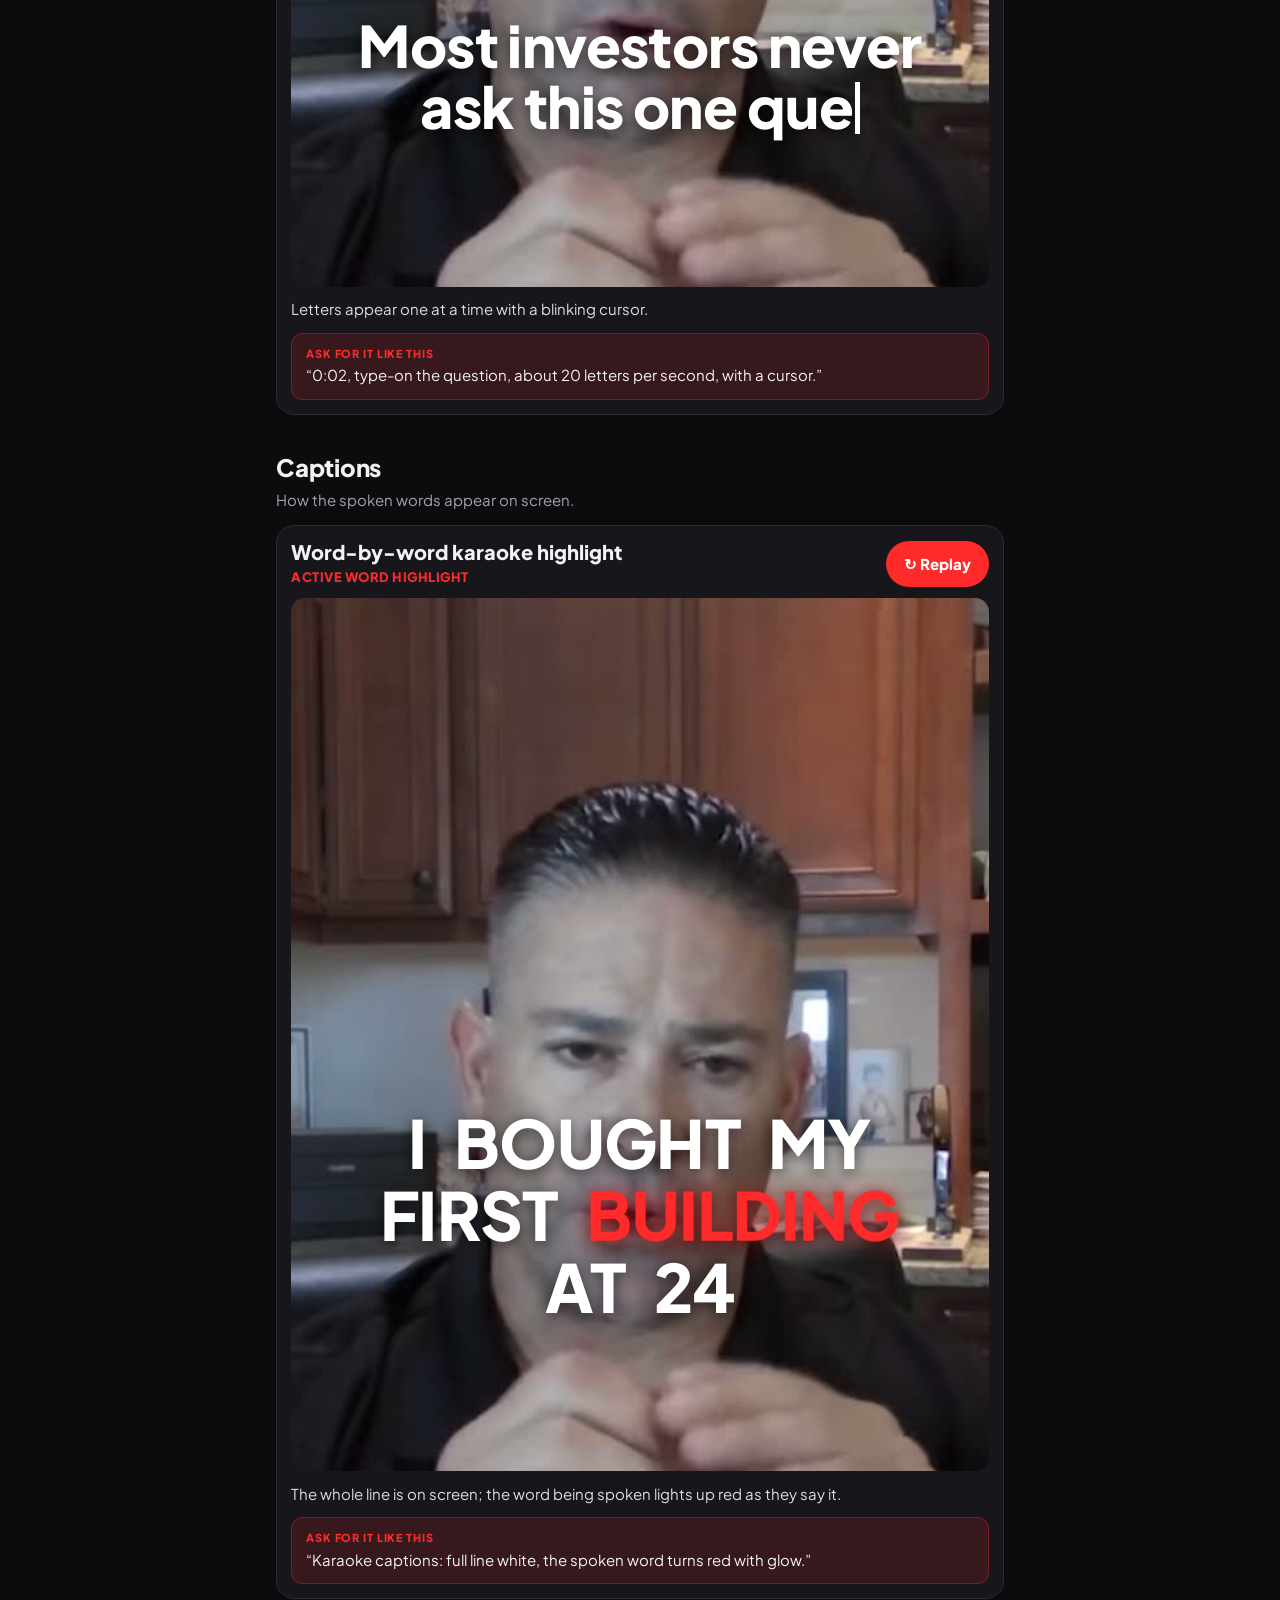
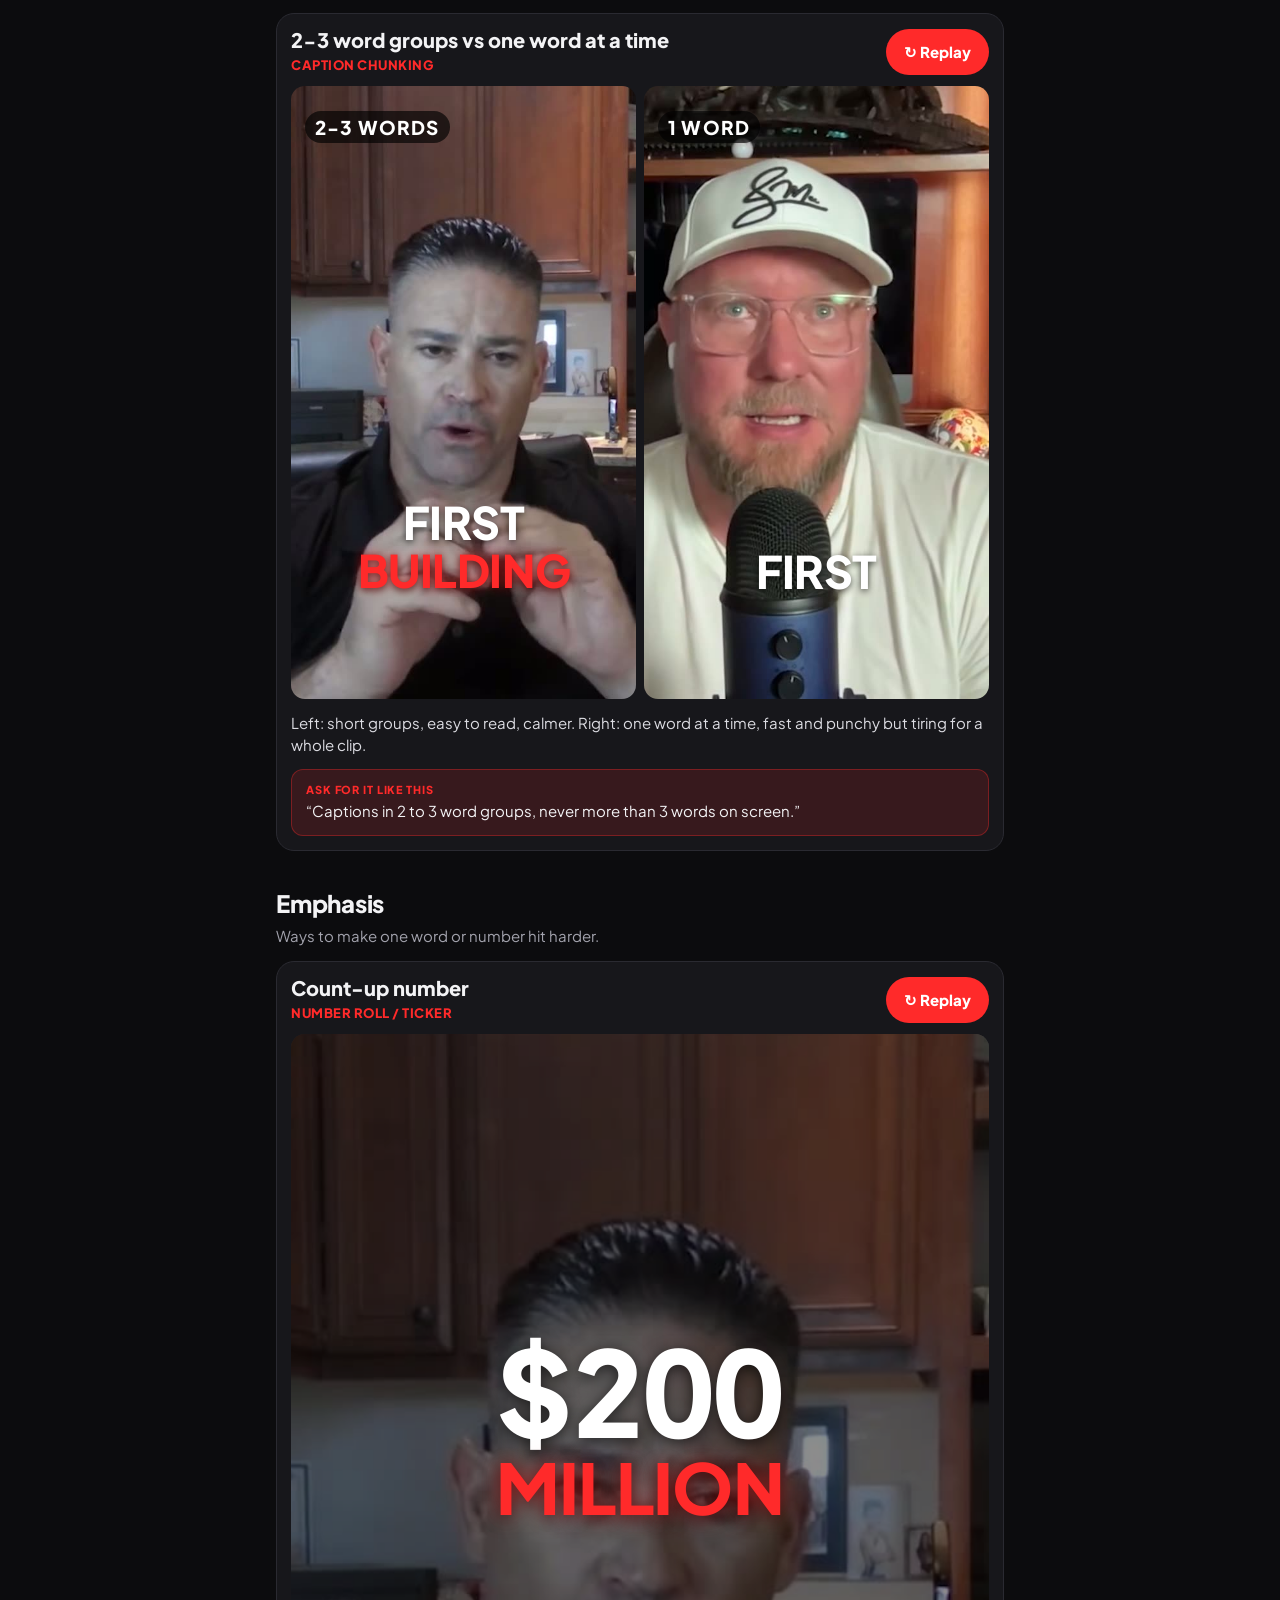
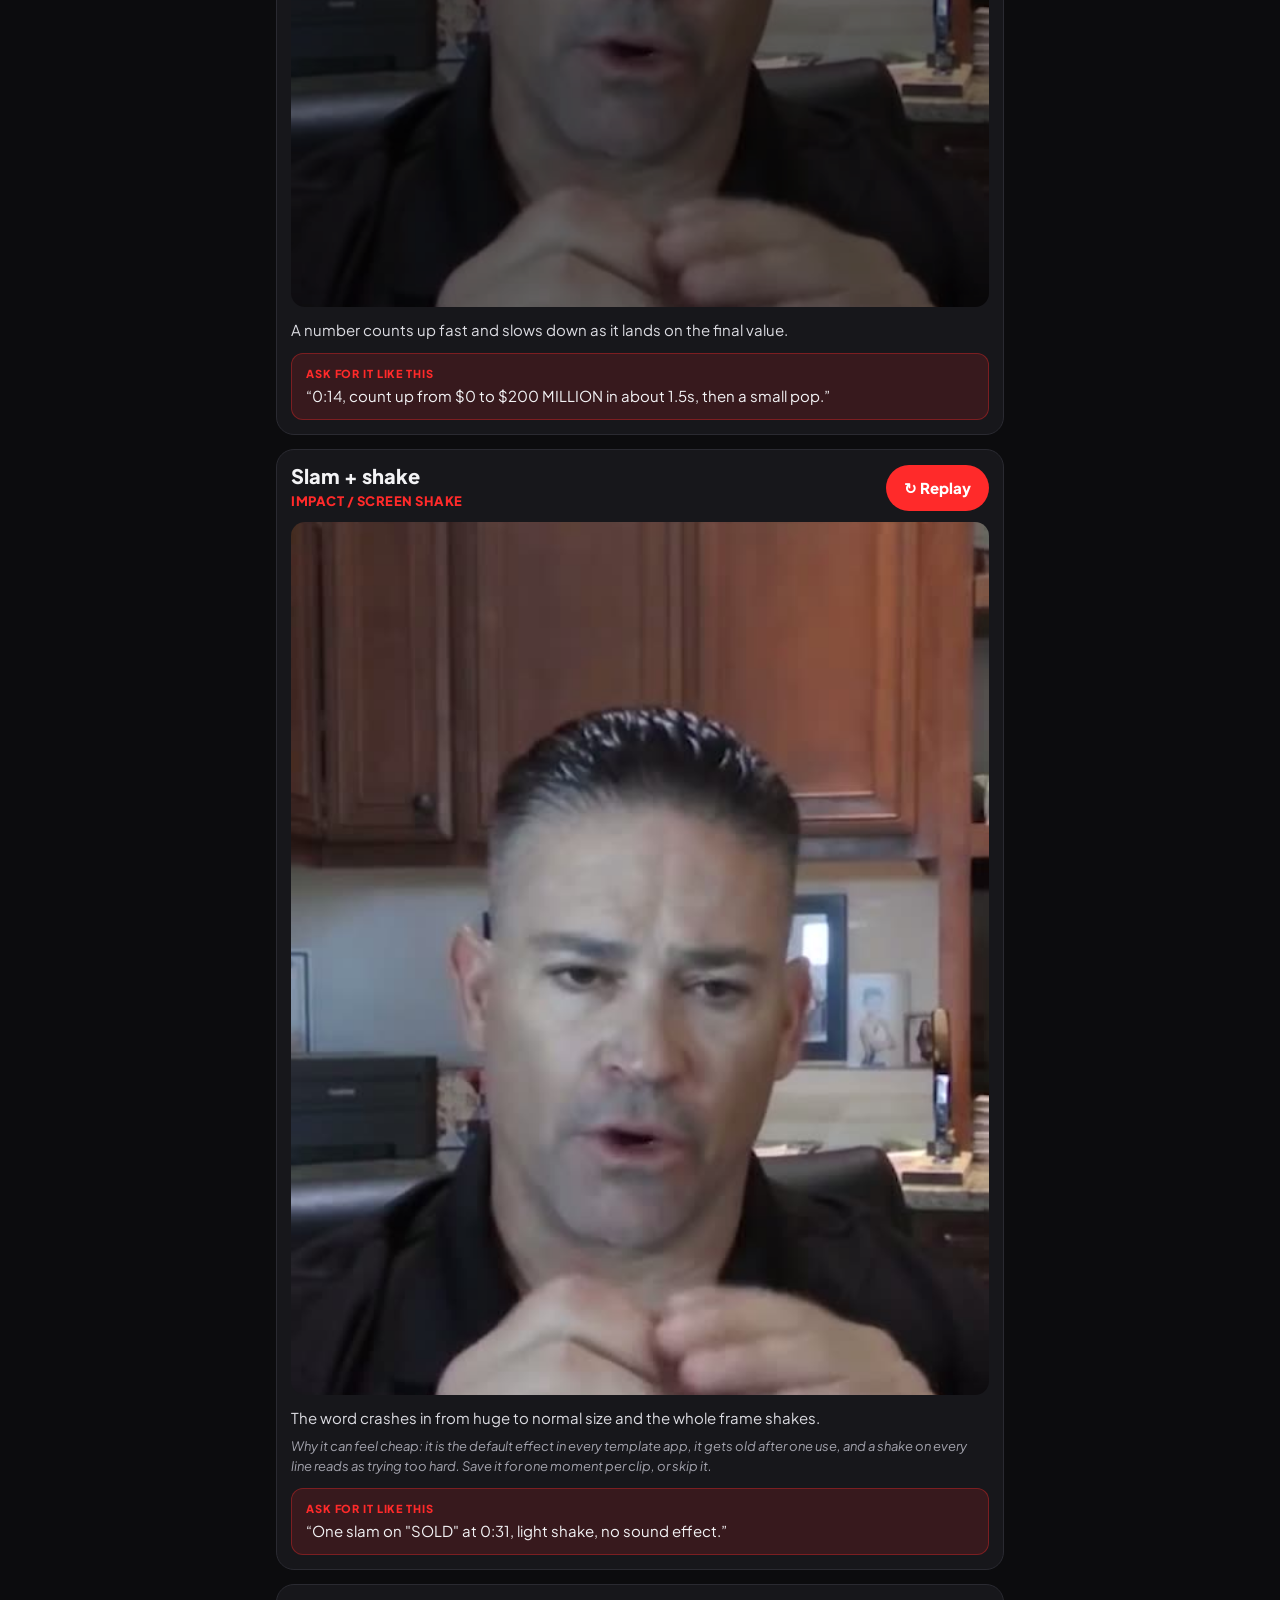
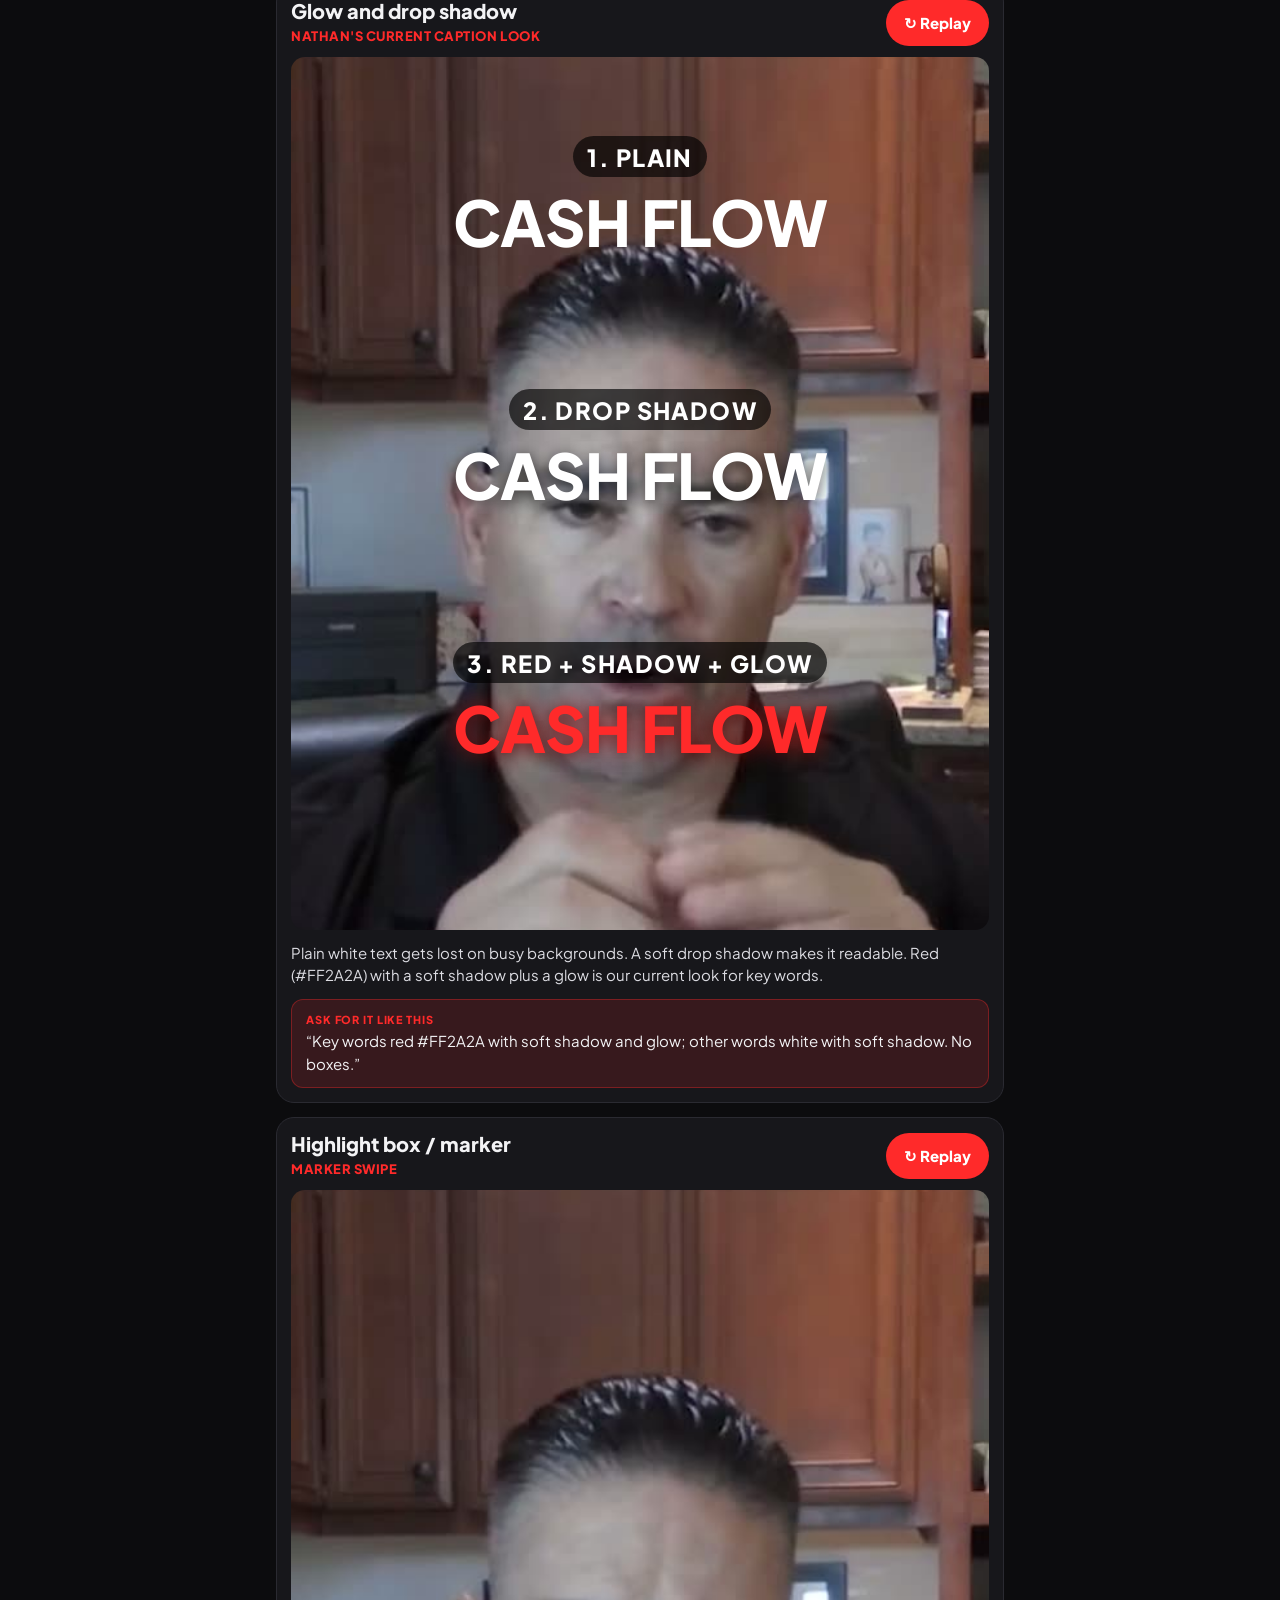
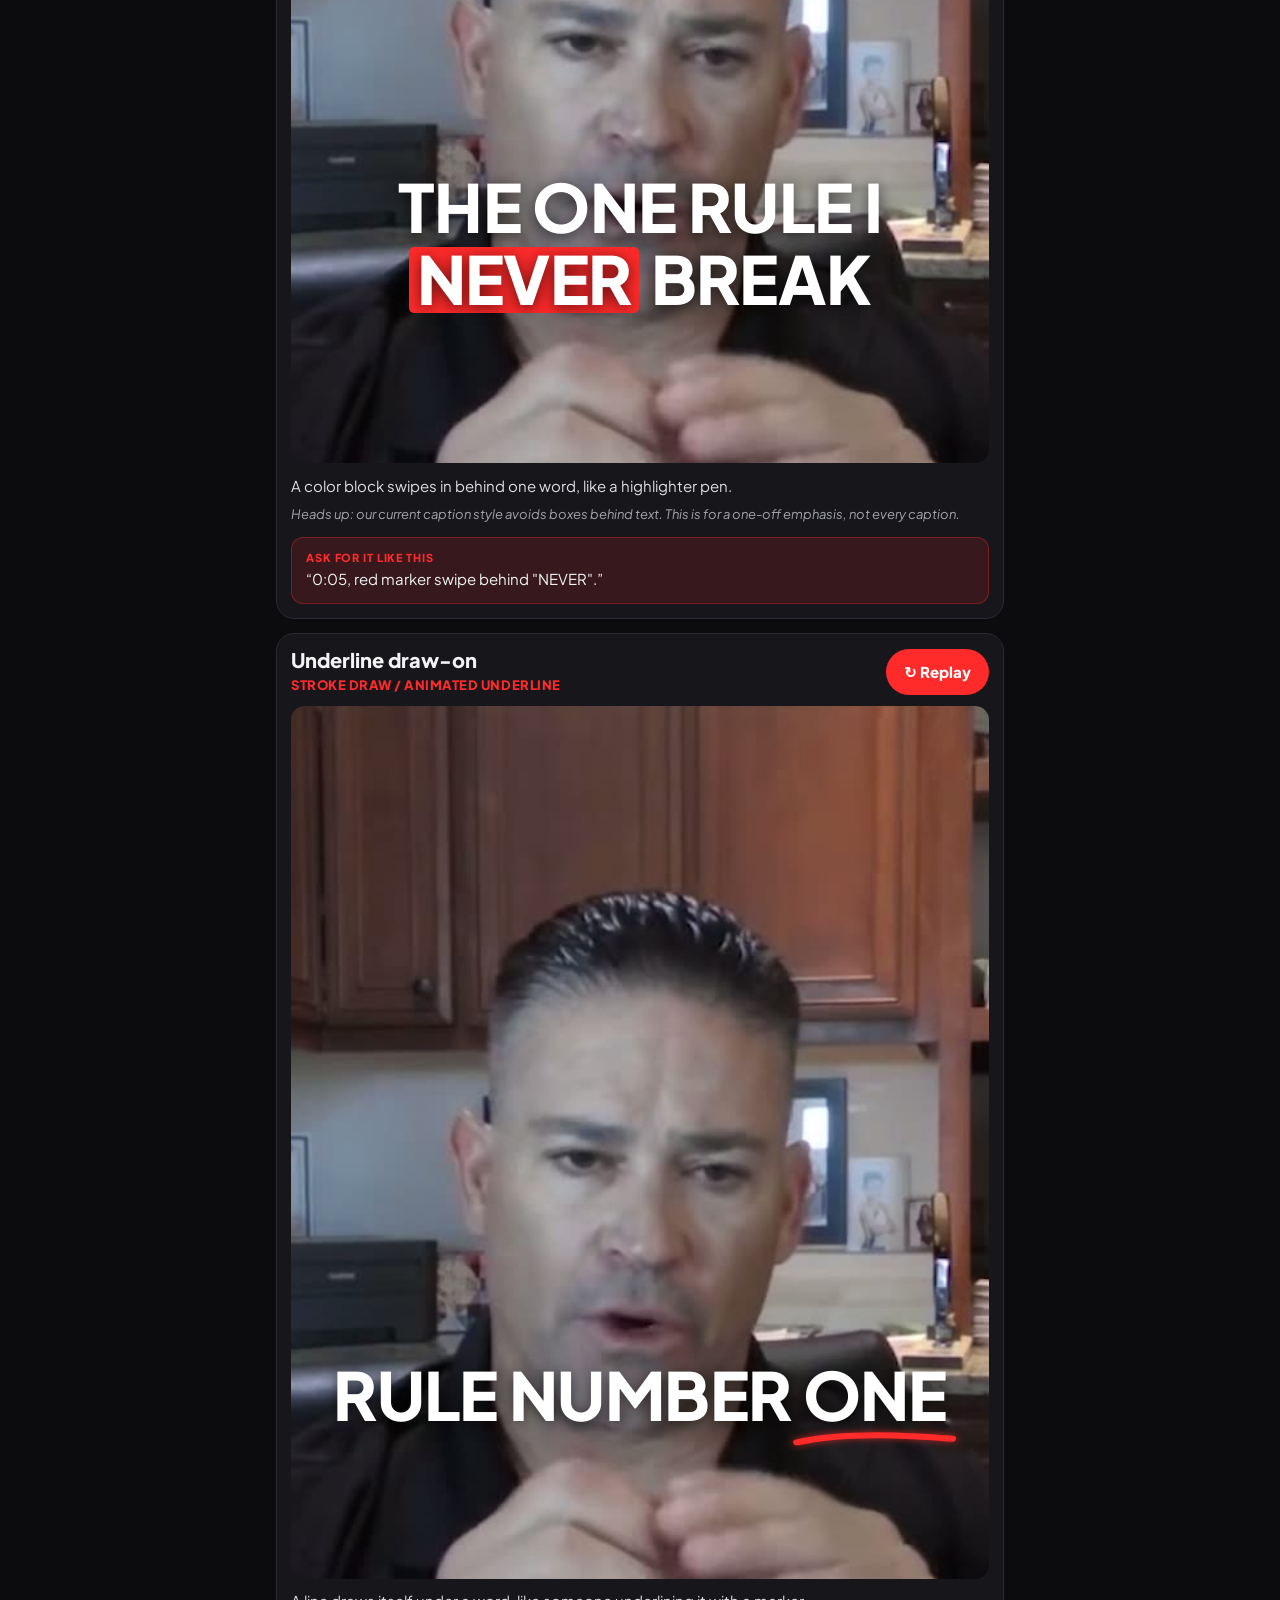
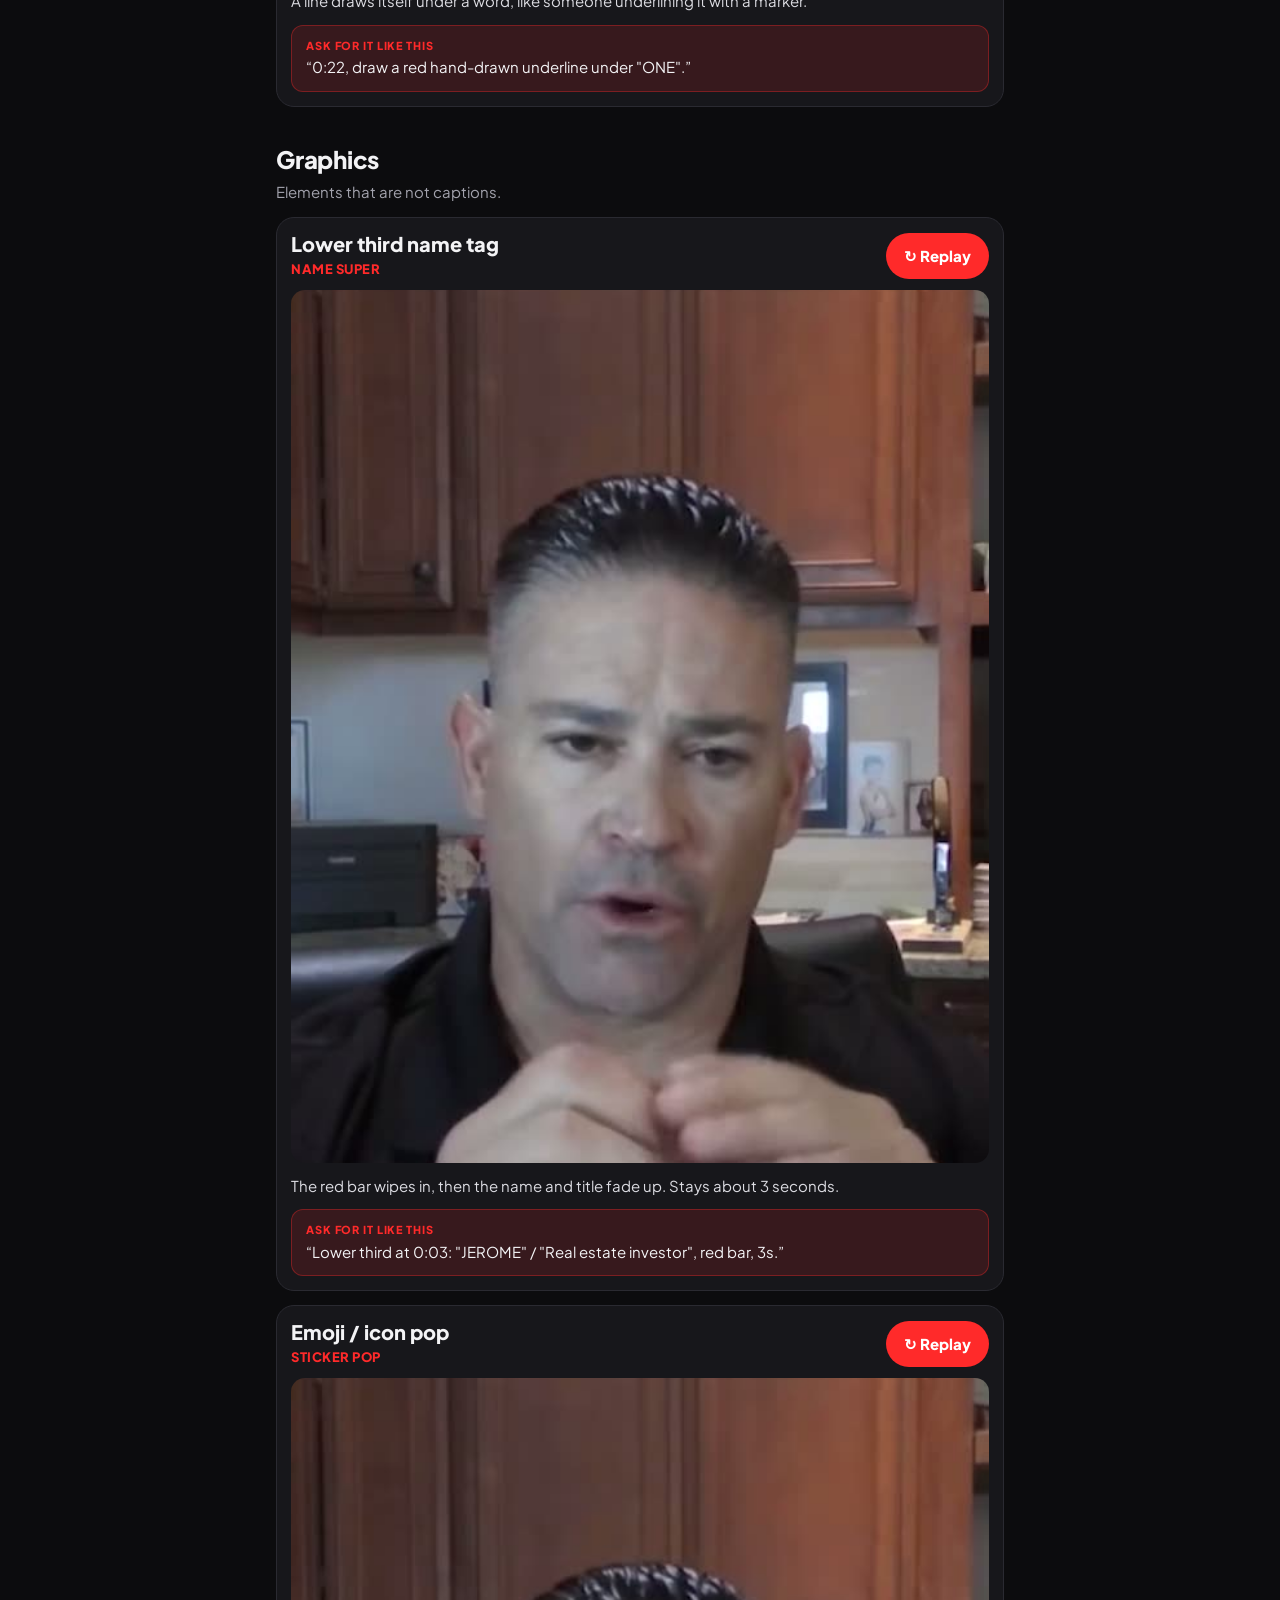
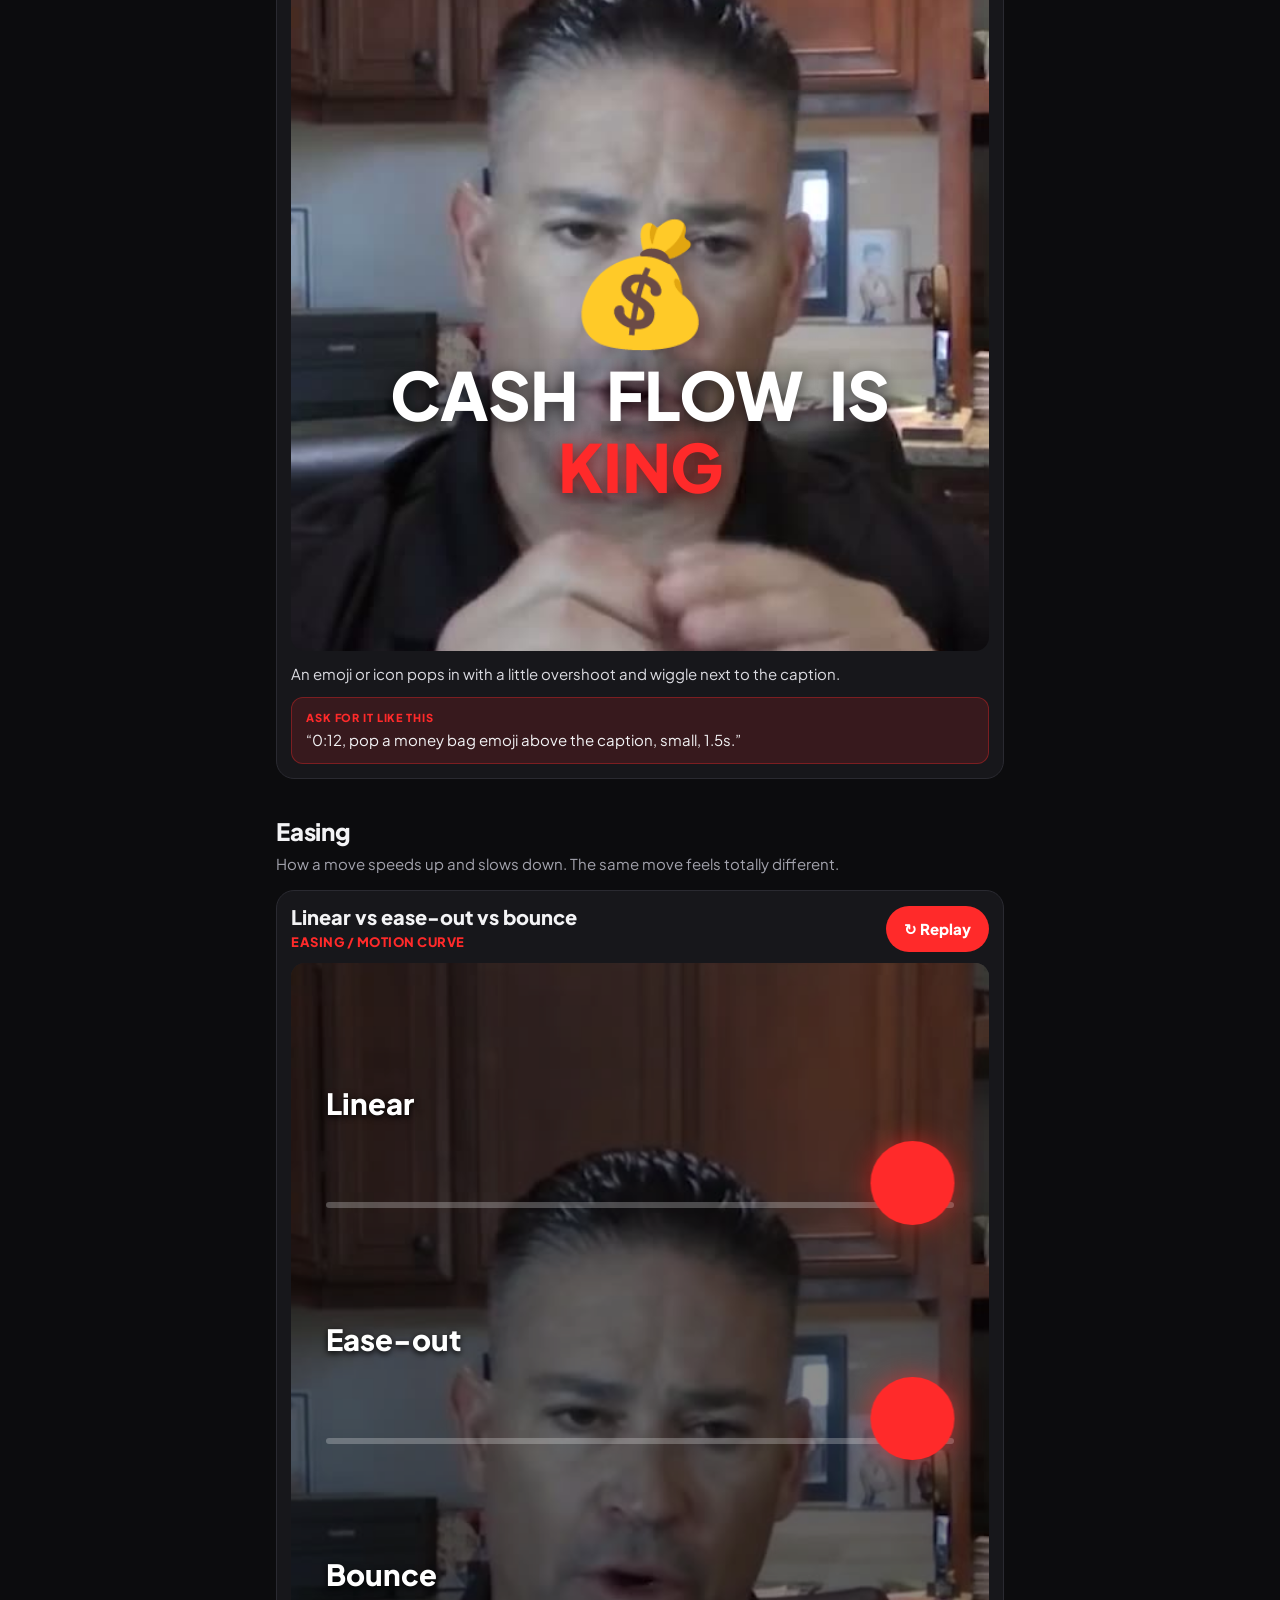
==== commit 4d1e4a2c: "edit-guide: update 2026-09-29" ====
--- a/edit-guide/motion-graphics.html
+++ b/edit-guide/motion-graphics.html
@@ -148,8 +148,8 @@
 function maskReveal(s){
   s.innerHTML = `<div style="position:absolute;left:6%;bottom:14%;white-space:nowrap;font-weight:800;line-height:1;color:#fff;text-shadow:0 .5cqw 2cqw rgba(0,0,0,.5)">
     <div style="font-size:5.5cqw;margin-bottom:1cqw"><span class="mask"><span>In real estate deals</span></span></div>
-    <span class="mask" style="font-size:19cqw;letter-spacing:-.03em"><span>$200M</span></span>
-    <span class="mask red" style="font-size:9cqw;margin-left:2cqw;white-space:nowrap;text-shadow:none!important"><span style="text-shadow:0 0 3cqw rgba(255,42,42,.5)">closed.</span></span>
+    <span class="mask" style="font-size:16cqw;letter-spacing:-.03em"><span>$200M</span></span>
+    <span class="mask red" style="font-size:8cqw;margin-left:2cqw;white-space:nowrap;text-shadow:none!important"><span style="text-shadow:0 0 3cqw rgba(255,42,42,.5)">closed.</span></span>
   </div>`;
   s.querySelectorAll(".mask>span").forEach((m,i)=> m.animate(
     [{transform:"translateY(110%)"},{transform:"translateY(0)"}],
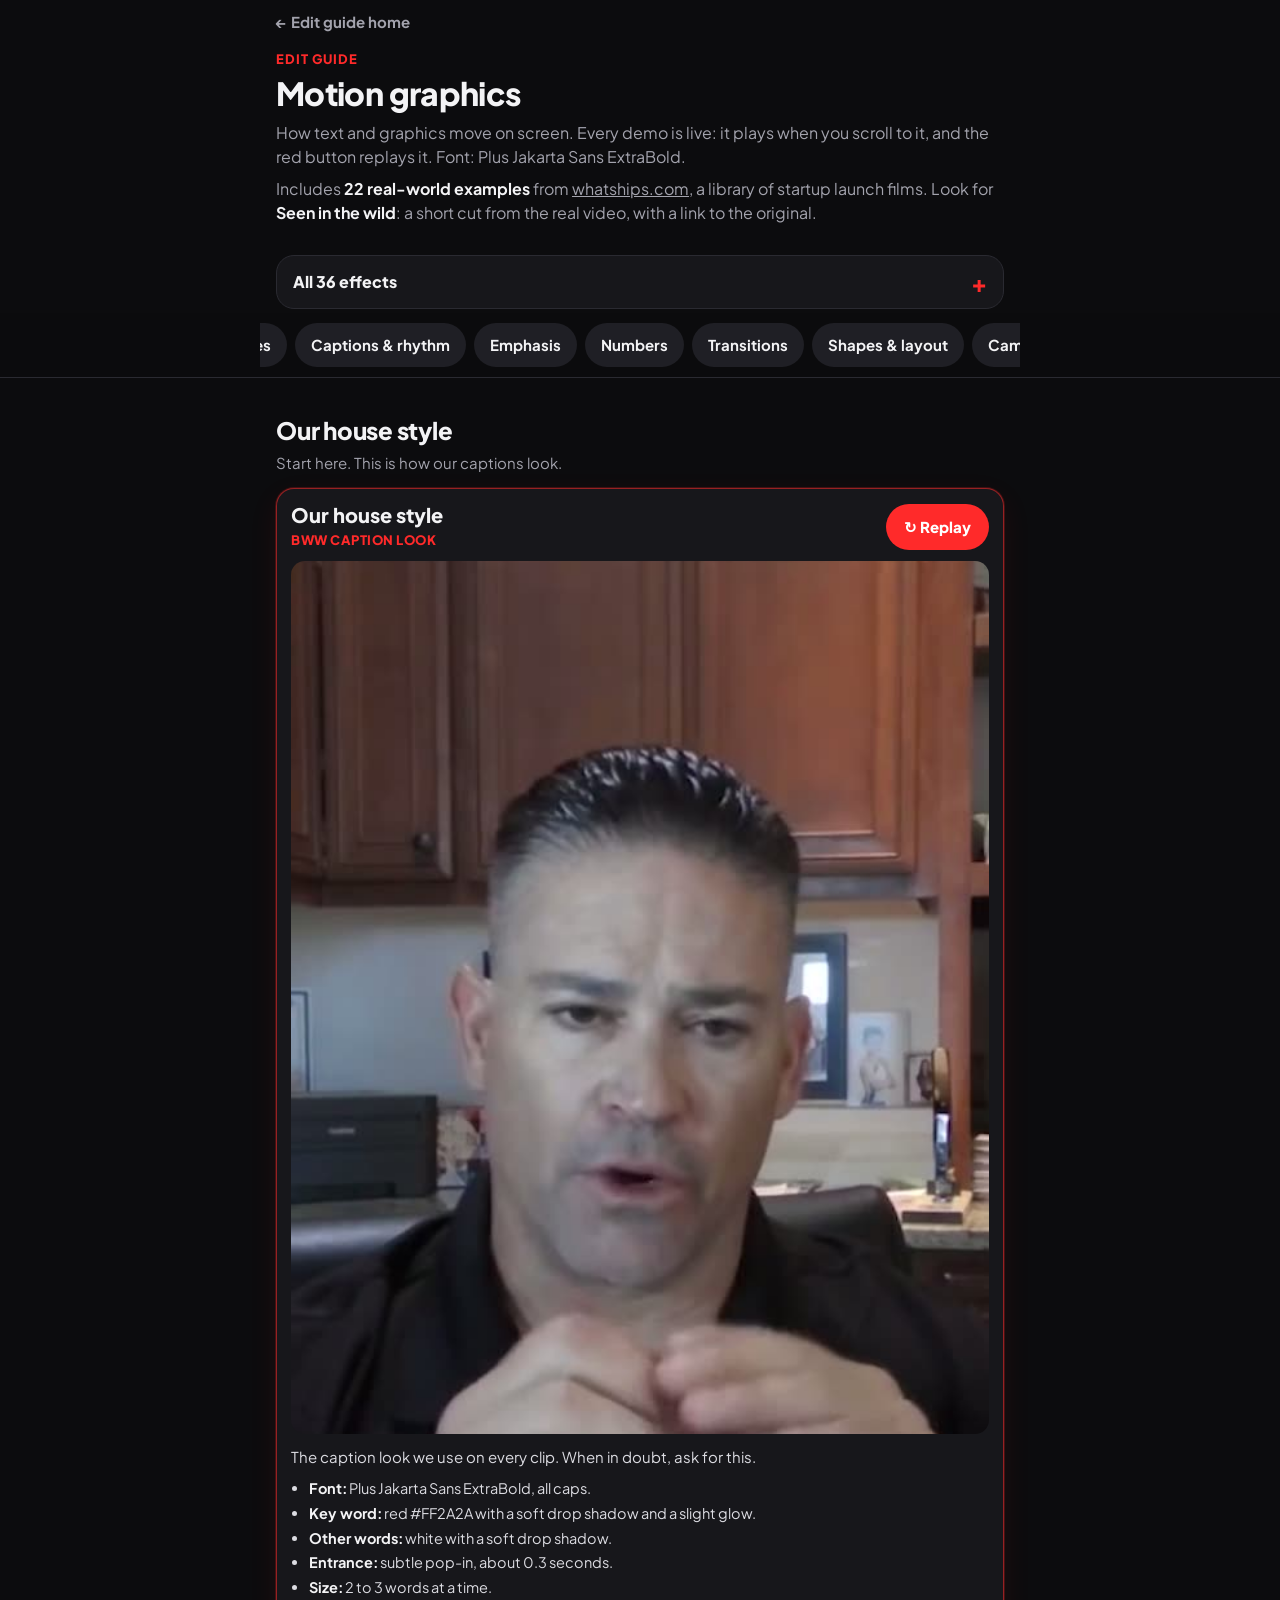
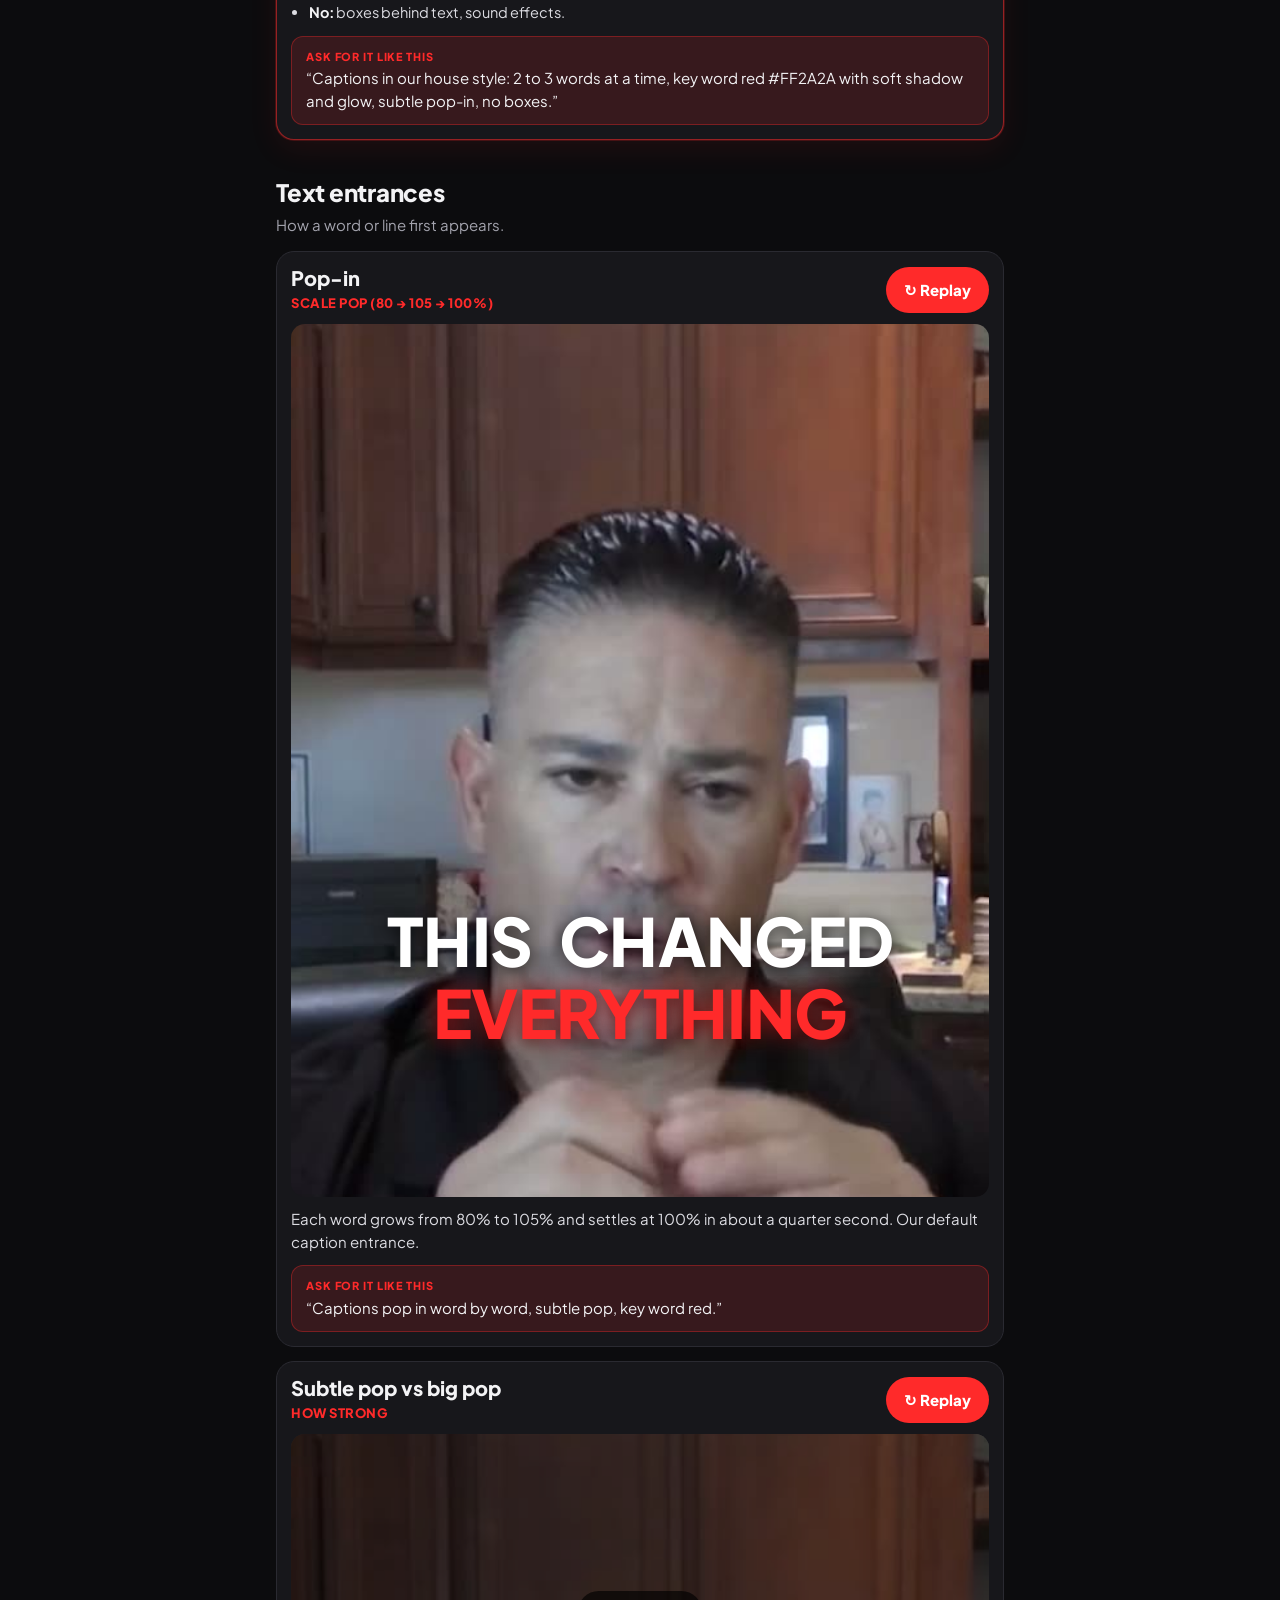
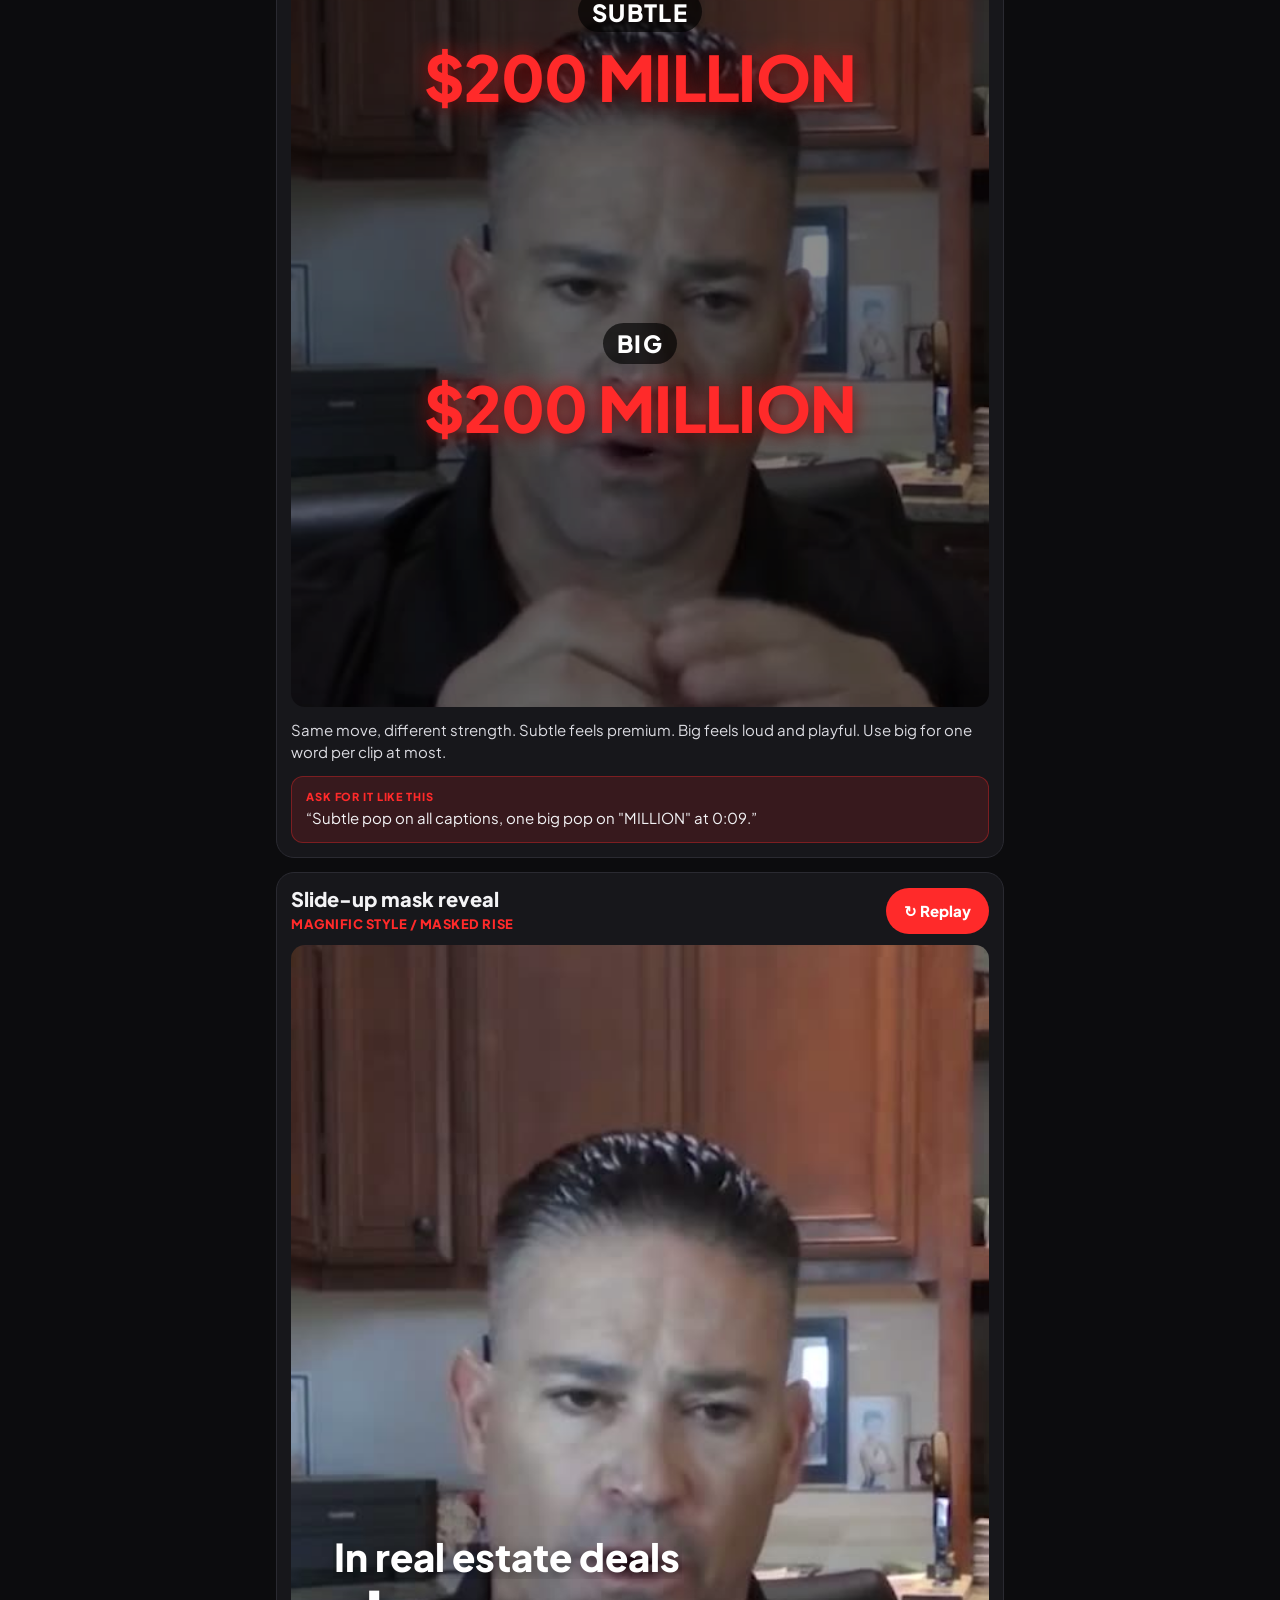
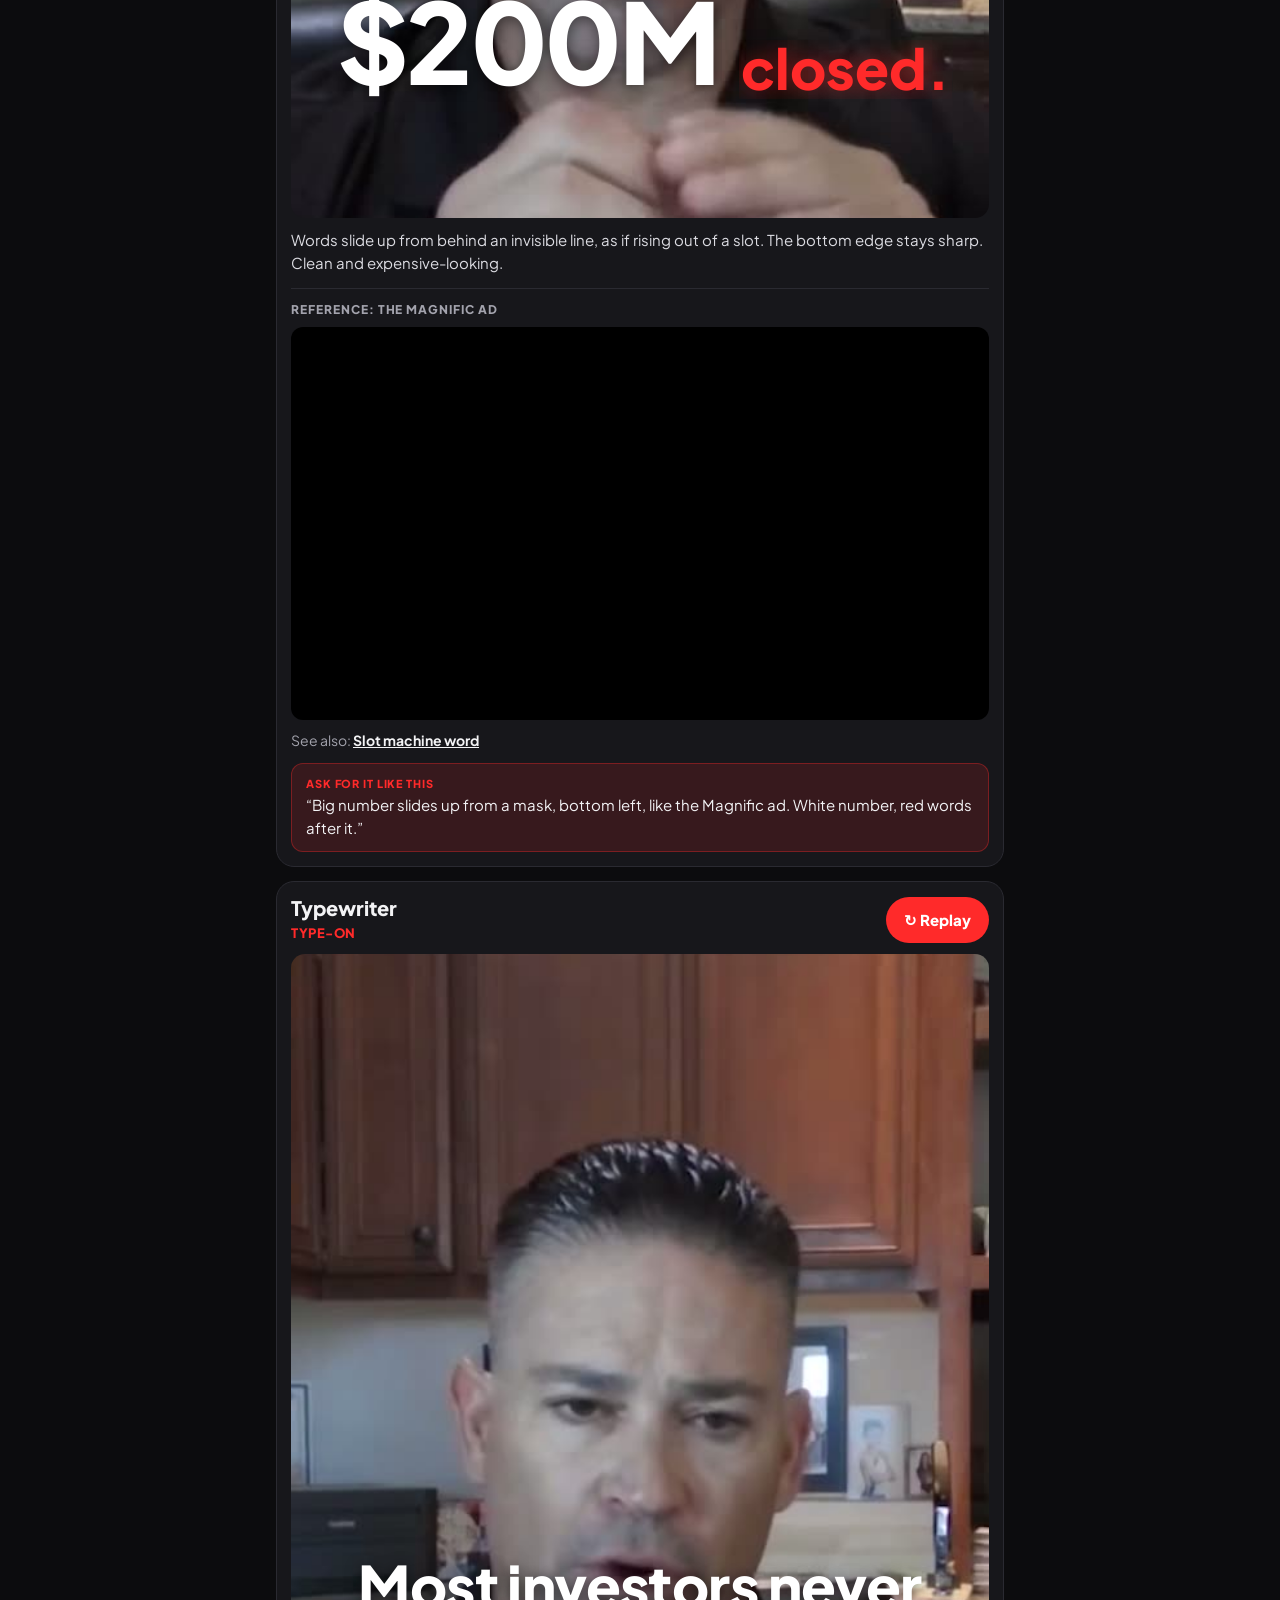
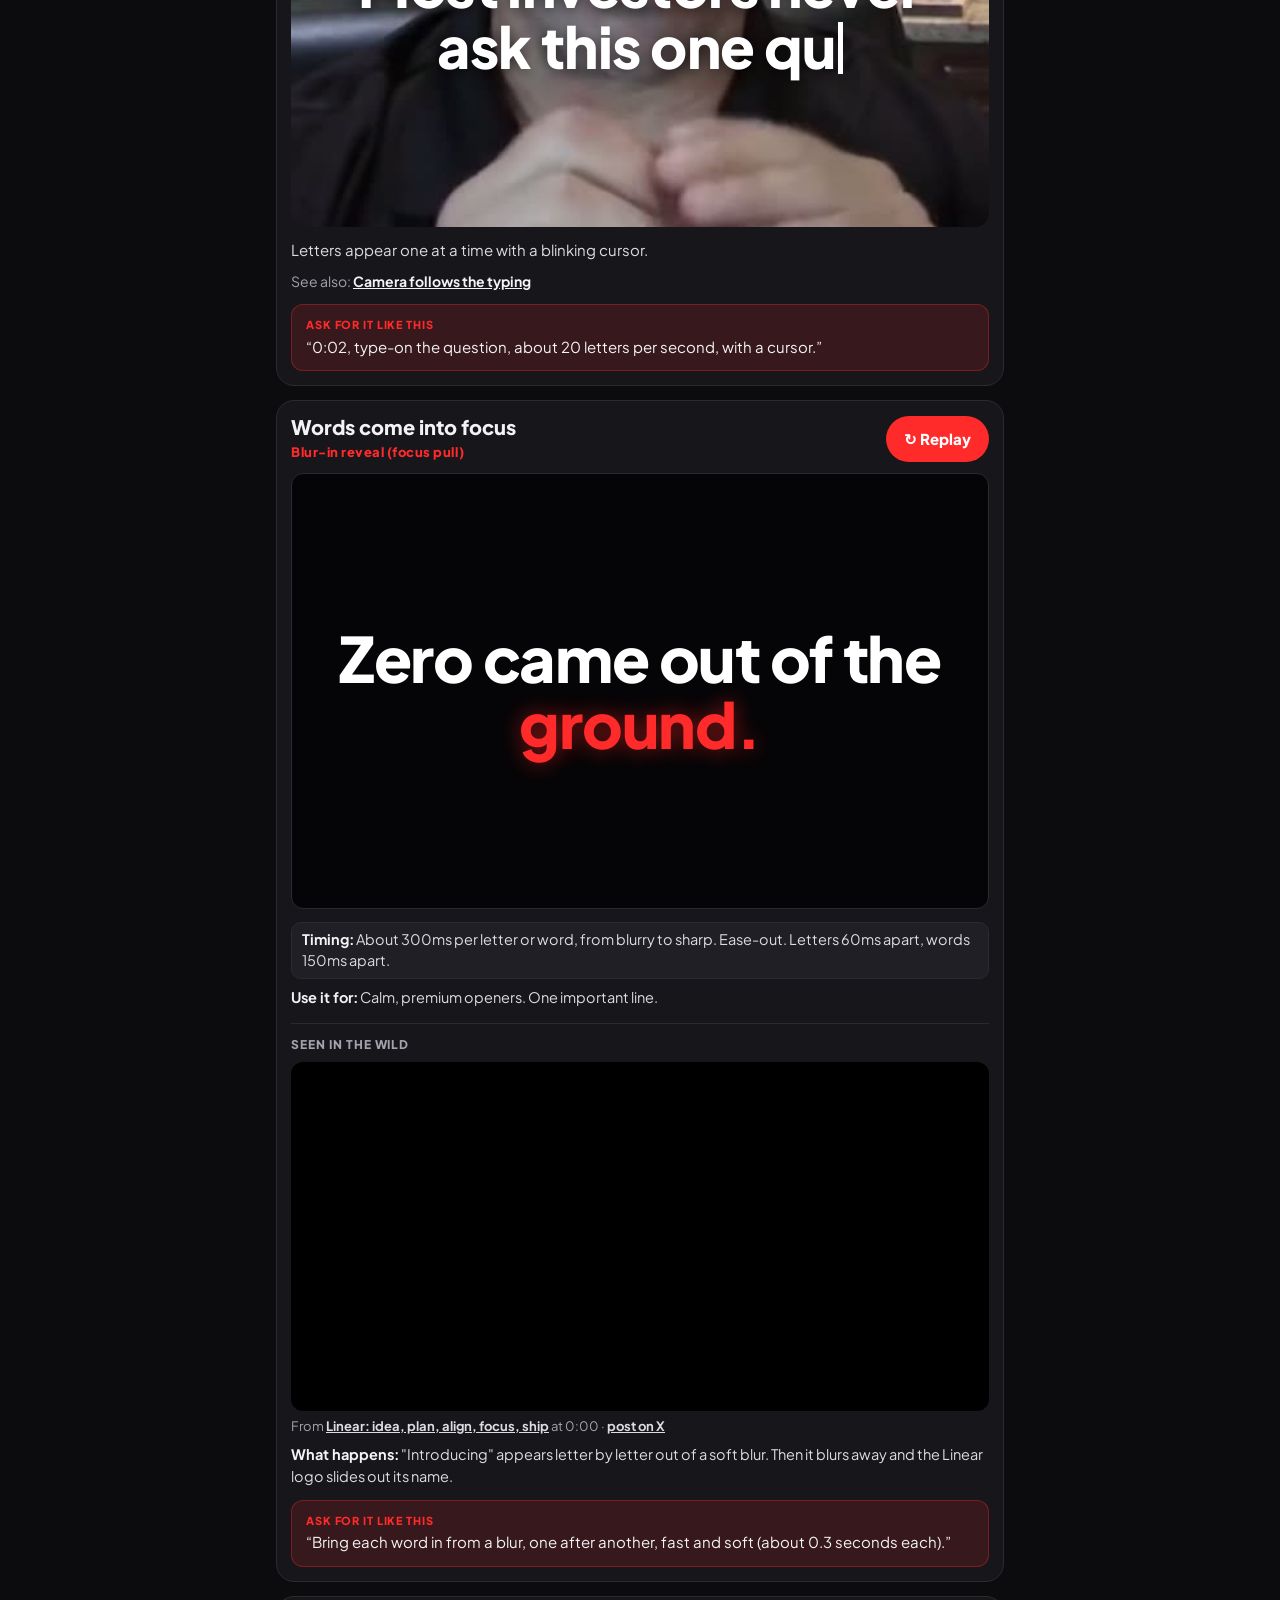
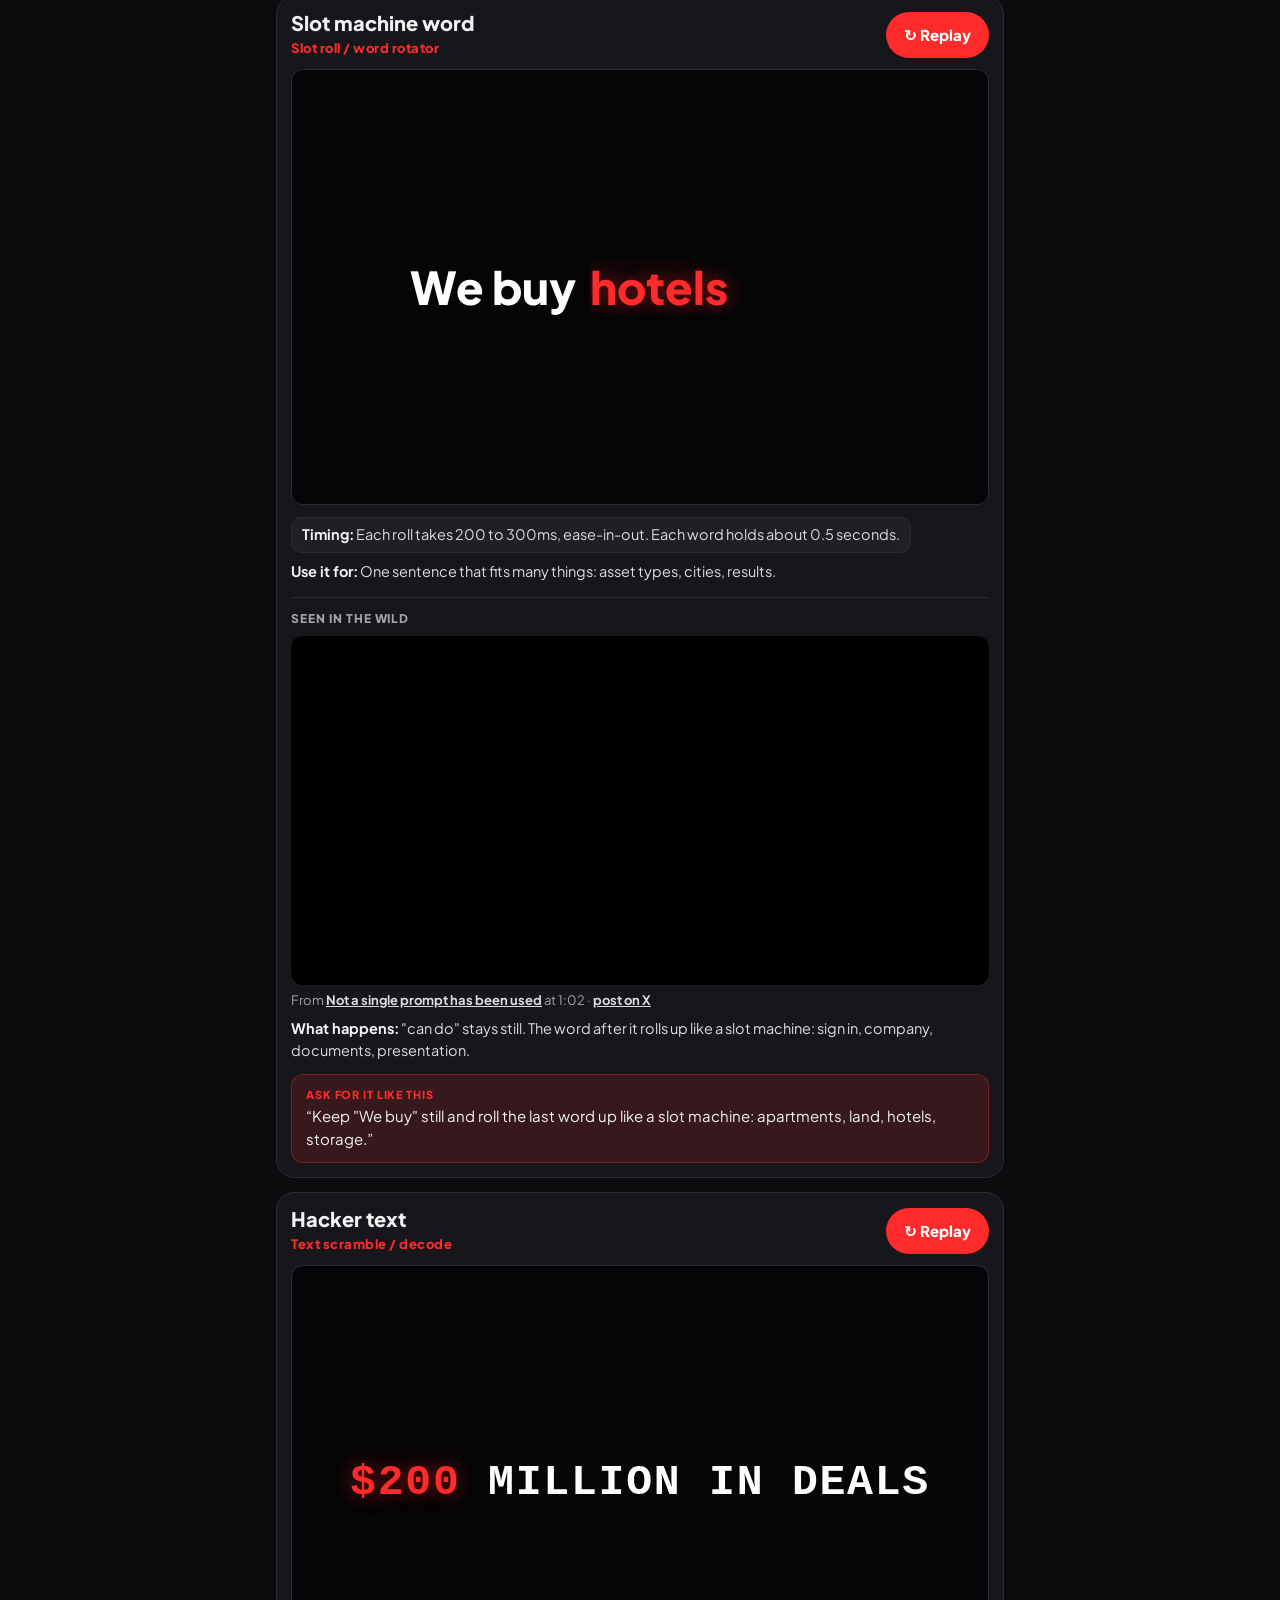
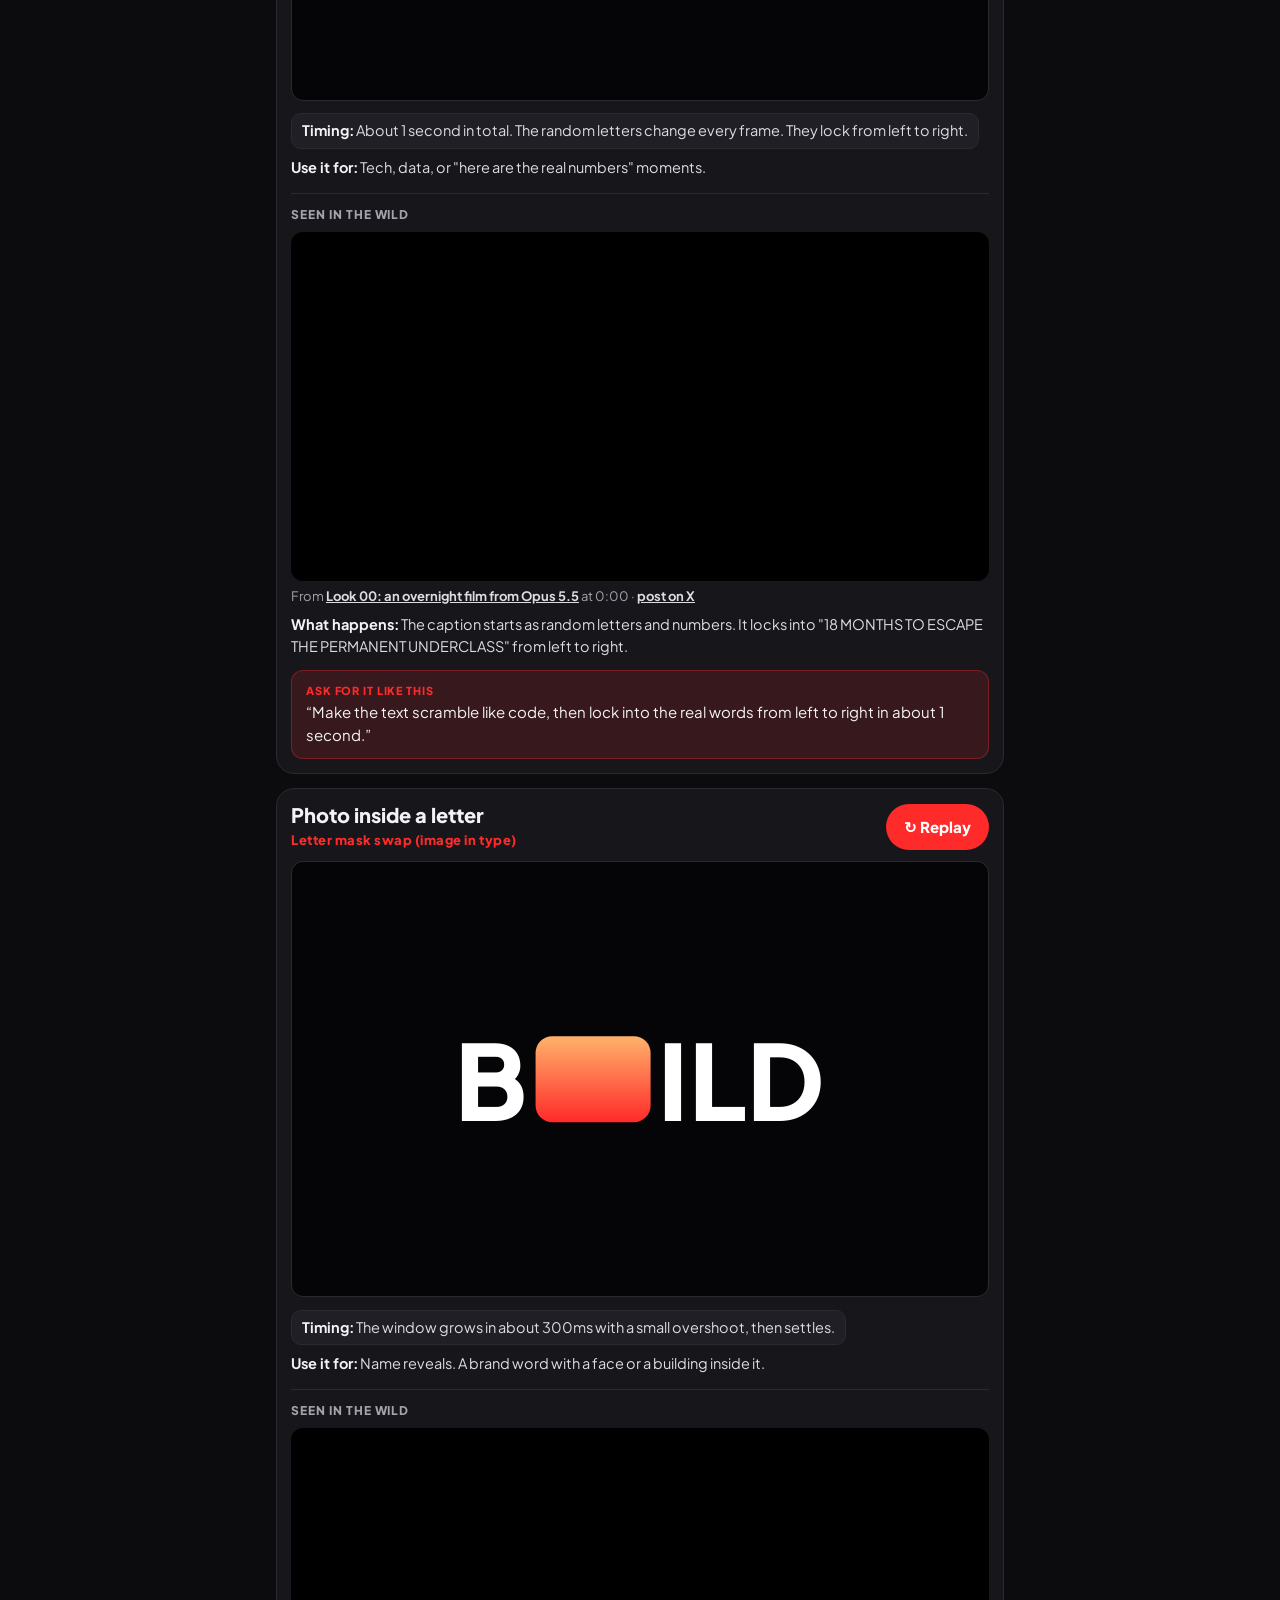
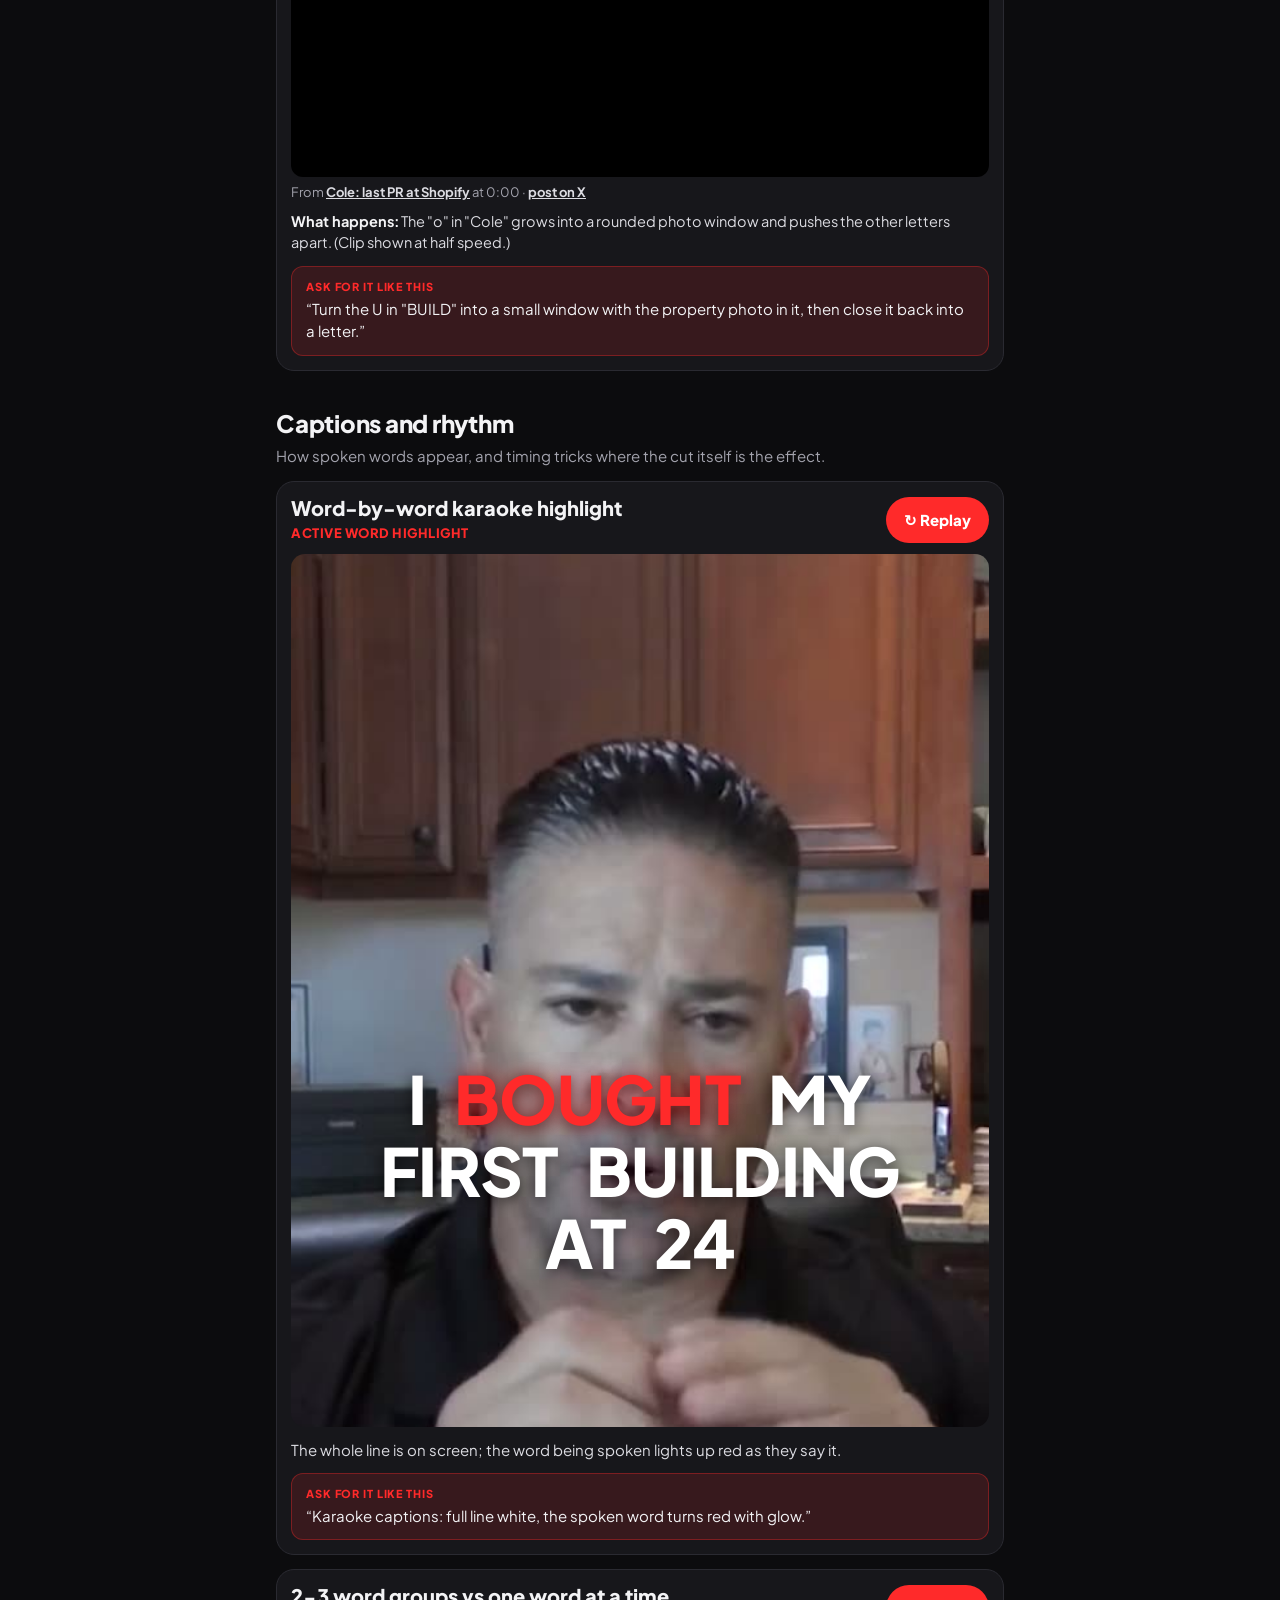
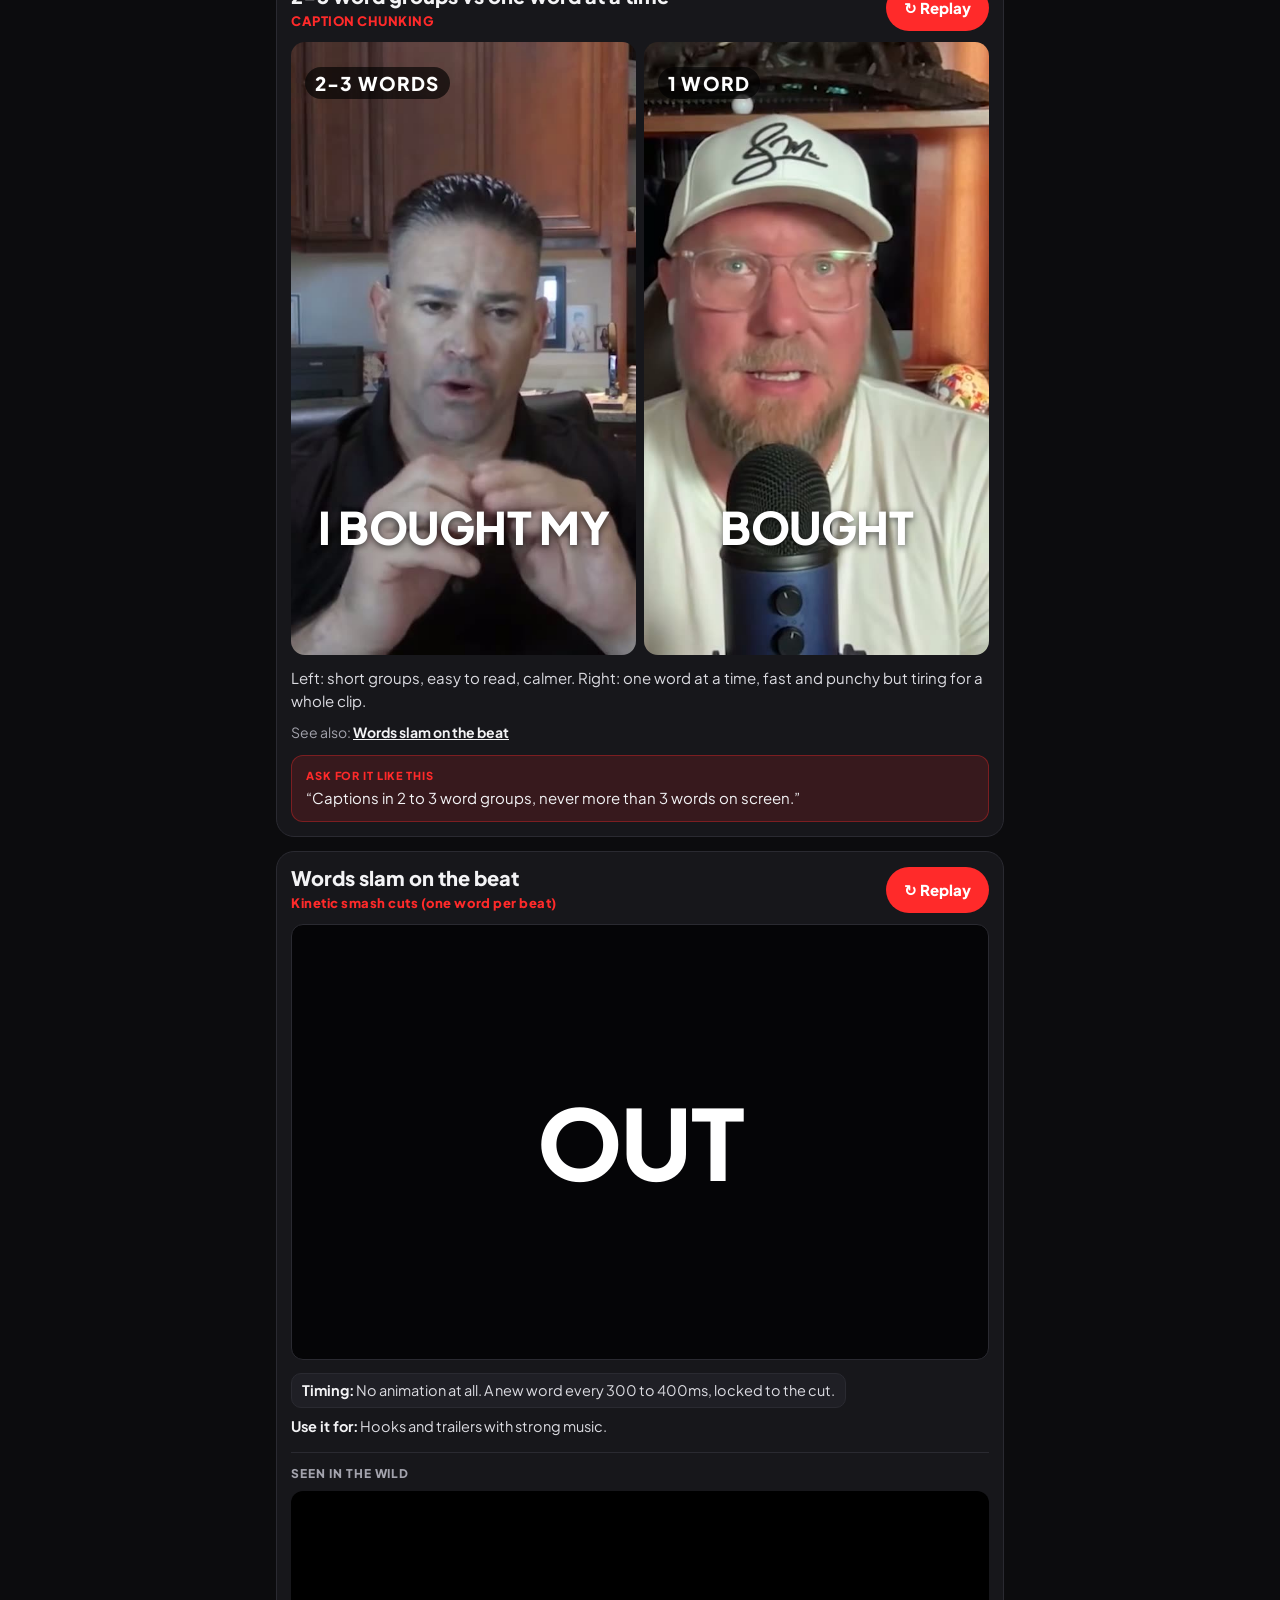
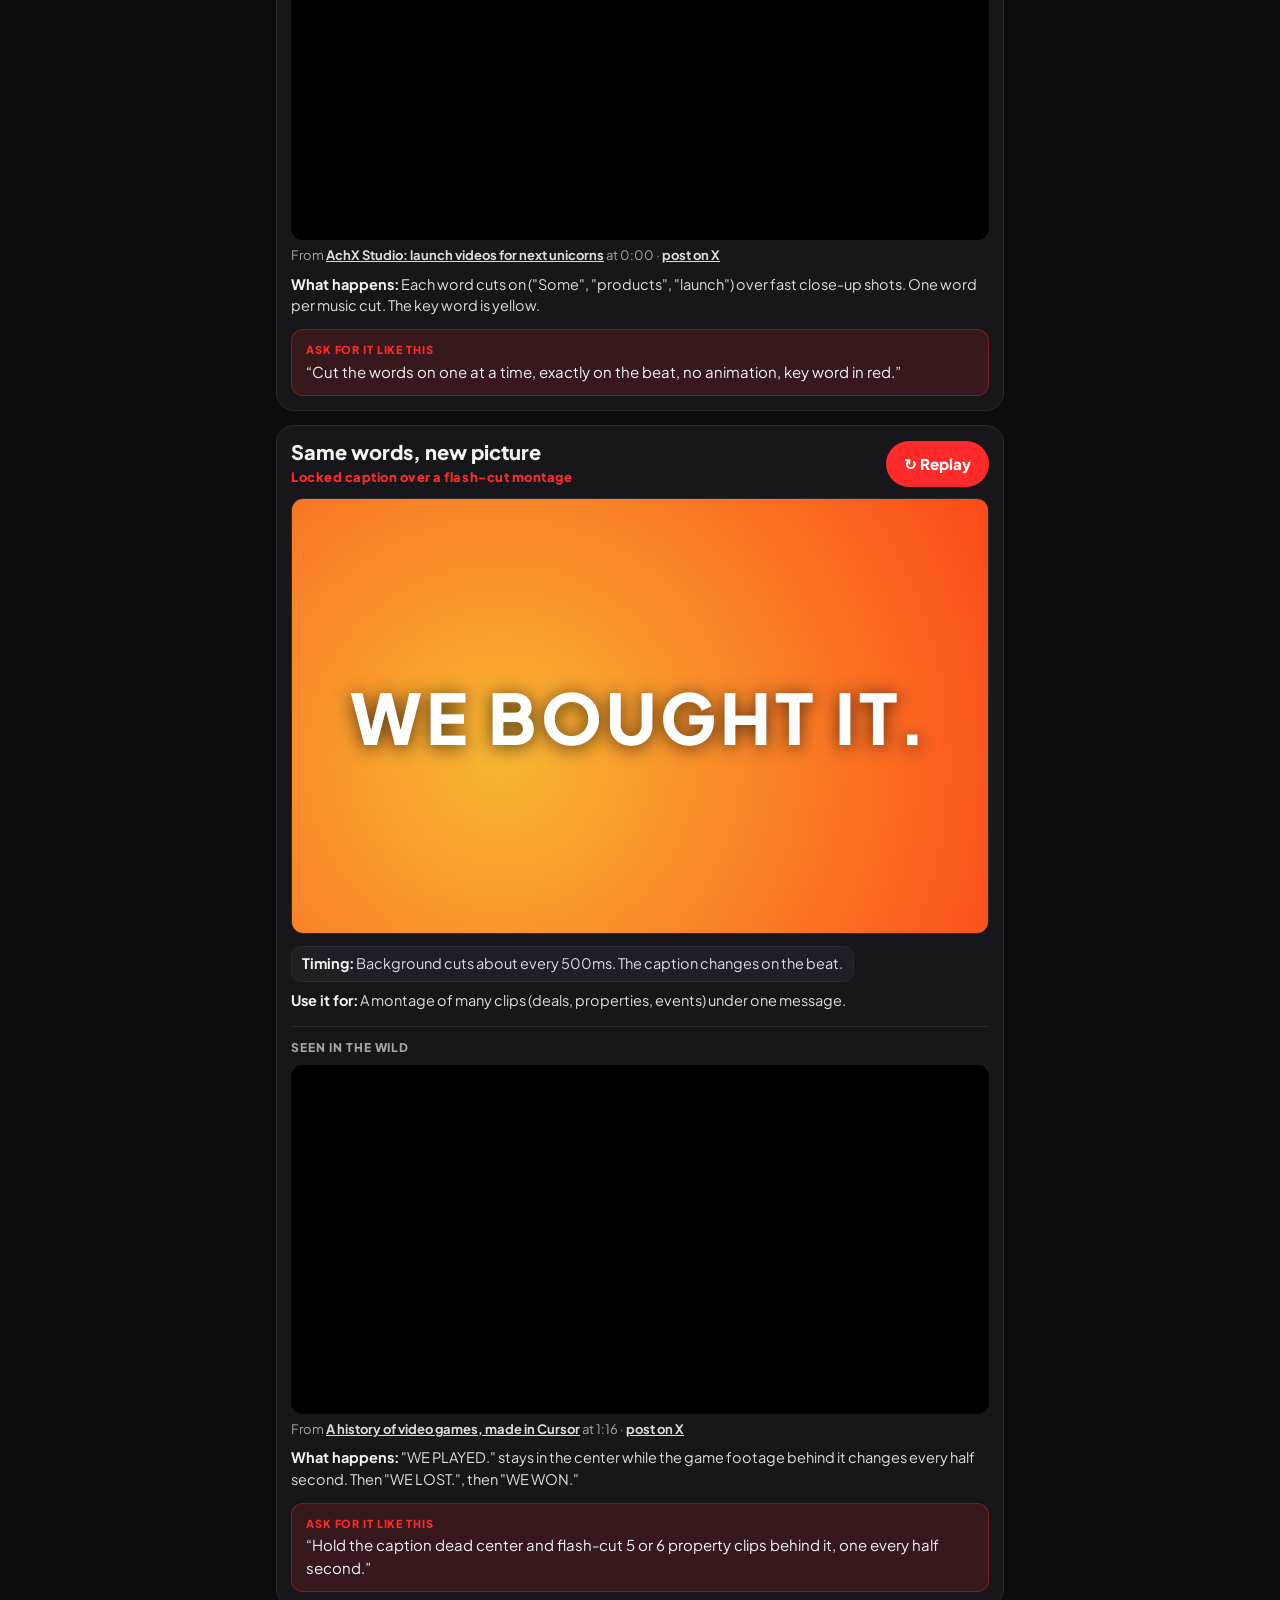
==== commit de8849c1: "edit-guide: update 2026-09-29" ====
--- a/edit-guide/motion-graphics.html
+++ b/edit-guide/motion-graphics.html
@@ -4,19 +4,38 @@
 <meta name="robots" content="noindex,nofollow"><meta name="theme-color" content="#0c0c0e">
 <title>Motion Graphics: Edit Guide</title>
 <link rel="preconnect" href="https://fonts.googleapis.com"><link rel="preconnect" href="https://fonts.gstatic.com" crossorigin>
-<link href="https://fonts.googleapis.com/css2?family=Plus+Jakarta+Sans:wght@400;600;700;800&display=swap" rel="stylesheet">
+<link href="https://fonts.googleapis.com/css2?family=Plus+Jakarta+Sans:ital,wght@0,400;0,600;0,700;0,800;1,700&display=swap" rel="stylesheet">
 <link rel="stylesheet" href="style.css">
 <style>
+p.lead b{color:var(--text)}
 .mg .top-row{display:flex;align-items:center;justify-content:space-between;gap:10px;margin-bottom:10px}
 .mg h3{margin:0;font-size:20px;font-weight:800;line-height:1.2}
 .mg .abbr{margin:2px 0 0}
 .replay{flex:none;border:0;background:var(--red);color:#fff;font:800 15px "Plus Jakarta Sans",sans-serif;border-radius:999px;
   padding:0 18px;min-height:46px;min-width:96px;display:flex;align-items:center;gap:6px;justify-content:center;cursor:pointer}
 .replay:active{transform:scale(.96)}
+nav.chips a.on{background:var(--red);color:#fff}
+.house{border-color:rgba(255,42,42,.55);box-shadow:0 0 0 1px rgba(255,42,42,.2),0 10px 30px rgba(255,42,42,.08)}
+.spec{margin:10px 0 0;padding-left:18px;font-size:14.5px;color:#dcdce2}
+.spec li{margin:3px 0}
+.spec b{color:var(--text)}
+/* all-effects index */
+details.jump{background:var(--card);border:1px solid var(--line);border-radius:var(--radius);margin:14px 0 4px}
+details.jump summary{cursor:pointer;list-style:none;padding:14px 16px;font-weight:800;font-size:16px;min-height:48px;display:flex;justify-content:space-between;align-items:center}
+details.jump summary::-webkit-details-marker{display:none}
+details.jump summary::after{content:"+";color:var(--red);font-size:24px;line-height:1}
+details.jump[open] summary::after{content:"\2212"}
+details.jump .in{padding:0 14px 12px}
+details.jump h4{font-size:12px;letter-spacing:.08em;text-transform:uppercase;color:var(--muted);margin:12px 0 6px;font-weight:800}
+details.jump ul{list-style:none;margin:0;padding:0;display:grid;grid-template-columns:1fr 1fr;gap:6px}
+details.jump li a{display:flex;align-items:center;min-height:44px;padding:8px 12px;border-radius:12px;background:var(--card2);text-decoration:none;font-weight:700;font-size:14px;line-height:1.2}
+details.jump li a:active{background:var(--red)}
+/* stages: ours (footage, 4:5) and .ws (dark, 16:10, centered) */
 .stage{position:relative;aspect-ratio:4/5;border-radius:14px;overflow:hidden;background:#000 url(img/guest.jpg) center 22%/cover;
   container-type:inline-size;isolation:isolate}
 .stage.host{background-image:url(img/host.jpg)}
 .stage.dim::before{content:"";position:absolute;inset:0;background:rgba(0,0,0,.45);z-index:-1}
+.stage.ws{aspect-ratio:16/10;background:#050507;border:1px solid var(--line);border-radius:12px;display:flex;align-items:center;justify-content:center;text-align:center;color:#fff}
 .pair{display:grid;grid-template-columns:1fr 1fr;gap:8px}
 .pair .stage{aspect-ratio:9/16}
 .cap{position:absolute;left:5%;right:5%;bottom:17%;text-align:center;font-weight:800;color:#fff;
@@ -49,91 +68,285 @@
 .cmp .tag{position:static;display:inline-block;margin-bottom:1.5cqw}
 .cmp .cap{position:static;font-size:9cqw}
 .num{font-variant-numeric:tabular-nums}
-.refbox{margin-top:10px}
-.refbox video{width:100%;border-radius:12px;display:block;aspect-ratio:16/9;background:#000}
-.refbox .k{font-size:12px;font-weight:800;letter-spacing:.06em;color:var(--muted);text-transform:uppercase;margin:0 0 6px}
 .shakeit{animation:shk .32s linear}
 @keyframes shk{0%,100%{transform:translate(0,0)}15%{transform:translate(-2.4%,1.6%)}30%{transform:translate(2.2%,-1.4%)}45%{transform:translate(-1.6%,-1.2%)}60%{transform:translate(1.4%,1.2%)}75%{transform:translate(-.8%,.6%)}}
+/* whatships demo type */
+.big{font-weight:800;font-size:9cqw;line-height:1.05;letter-spacing:-.02em}
+.mid{font-weight:800;font-size:6.5cqw;line-height:1.15}
+.serif{font-family:Georgia,"Times New Roman",serif;font-weight:400}
+.mono{font-family:ui-monospace,SFMono-Regular,Menlo,monospace}
+.ws .w{display:inline-block;white-space:pre}
+.abs{position:absolute;inset:0;display:flex;align-items:center;justify-content:center}
+/* facts, reference clips */
+.facts{margin:12px 0 0;display:grid;gap:8px}
+.facts p{margin:0;font-size:14.5px;color:#dcdce2}
+.facts b{color:var(--text)}
+.timing{display:inline-block;background:var(--card2);border:1px solid var(--line);border-radius:10px;padding:6px 10px}
+.wild,.refbox{margin-top:14px;border-top:1px solid var(--line);padding-top:12px}
+.wild .k,.refbox .k{font-size:12px;font-weight:800;letter-spacing:.08em;color:var(--muted);text-transform:uppercase;margin:0 0 8px}
+.card .clip{border-radius:12px;overflow:hidden;background:#000}
+.card .clip video{display:block;width:100%;height:auto;max-height:70vh;object-fit:contain;margin:0 auto}
+.refbox video{width:100%;border-radius:12px;display:block;aspect-ratio:16/9;background:#000}
+.credit{font-size:13px;color:var(--muted);margin:6px 0 0}
+.credit a{color:#dcdce2;font-weight:700}
+.looks{font-size:14.5px;color:#dcdce2;margin:8px 0 0}
+.looks b{color:var(--text)}
+.see{font-size:14px;color:var(--muted);margin:10px 0 0}
+.see a{color:var(--text);font-weight:700}
 </style>
 </head><body>
 <div class="wrap"><a class="back" href="./">&larr; Edit guide home</a>
 <header class="top" style="padding-top:6px"><div class="eyebrow">Edit guide</div><h1>Motion graphics</h1>
-<p class="lead">How text and graphics move on screen. Every demo is live: it plays when you scroll to it, and the red button replays it. Font: Plus Jakarta Sans ExtraBold.</p></header></div>
-<nav class="chips"><div class="row">
-  <a href="#text-in">Text in</a><a href="#captions">Captions</a><a href="#emphasis">Emphasis</a><a href="#graphics">Graphics</a><a href="#easing">Easing</a>
-</div></nav>
+<p class="lead">How text and graphics move on screen. Every demo is live: it plays when you scroll to it, and the red button replays it. Font: Plus Jakarta Sans ExtraBold.</p>
+<p class="lead">Includes <b>22 real-world examples</b> from <a href="https://whatships.com/">whatships.com</a>, a library of startup launch films. Look for <b>Seen in the wild</b>: a short cut from the real video, with a link to the original.</p></header>
+<details class="jump" id="all"><summary></summary><div class="in"></div></details>
+</div>
+<nav class="chips" aria-label="Categories"><div class="row" id="chips"></div></nav>
 <main class="wrap" id="demos"></main>
-<footer class="wrap"><a href="./">Home</a> &middot; <a href="shots-and-edits.html">&larr; Shots &amp; edits</a></footer>
+<footer class="wrap">Our demos use BWW podcast footage. Whatships clips are short excerpts for study; each links to its page on whatships.com and the original post on X.<br><a href="./">Home</a> &middot; <a href="shots-and-edits.html">&larr; Shots &amp; edits</a></footer>
+
+<svg width="0" height="0" style="position:absolute"><filter id="goo"><feGaussianBlur in="SourceGraphic" stdDeviation="7"/><feColorMatrix values="1 0 0 0 0  0 1 0 0 0  0 0 1 0 0  0 0 0 22 -9"/></filter></svg>
 
 <script>
-const SECTIONS = [
- {id:"text-in", name:"How text comes in", sub:"The entrance: how a word or line first appears.", demos:[
-  {id:"pop", title:"Pop-in", aka:"SCALE POP (80 → 105 → 100%)",
-   def:"Each word grows from 80% to 105% and settles at 100% in about a quarter second. Our default caption entrance.",
-   ask:"Captions pop in word by word, subtle pop, key word red.", run:popIn},
-  {id:"pop-compare", title:"Subtle pop vs big pop", aka:"HOW STRONG",
-   def:"Same move, different strength. Subtle feels premium. Big feels loud and playful. Use big for one word per clip at most.",
-   ask:"Subtle pop on all captions, one big pop on \"MILLION\" at 0:09.", run:popCompare},
-  {id:"mask", title:"Slide-up mask reveal", aka:"MAGNIFIC STYLE / MASKED RISE",
-   def:"Words slide up from behind an invisible line, as if rising out of a slot. The bottom edge stays sharp. Clean and expensive-looking.",
-   ask:"Big number slides up from a mask, bottom left, like the Magnific ad. White number, red words after it.", run:maskReveal, ref:true},
-  {id:"type", title:"Typewriter", aka:"TYPE-ON",
-   def:"Letters appear one at a time with a blinking cursor.",
-   ask:"0:02, type-on the question, about 20 letters per second, with a cursor.", run:typewriter},
- ]},
- {id:"captions", name:"Captions", sub:"How the spoken words appear on screen.", demos:[
-  {id:"karaoke", title:"Word-by-word karaoke highlight", aka:"ACTIVE WORD HIGHLIGHT",
-   def:"The whole line is on screen; the word being spoken lights up red as they say it.",
-   ask:"Karaoke captions: full line white, the spoken word turns red with glow.", run:karaoke},
-  {id:"groups", title:"2-3 word groups vs one word at a time", aka:"CAPTION CHUNKING",
-   def:"Left: short groups, easy to read, calmer. Right: one word at a time, fast and punchy but tiring for a whole clip.",
-   ask:"Captions in 2 to 3 word groups, never more than 3 words on screen.", run:groups, pair:true},
- ]},
- {id:"emphasis", name:"Emphasis", sub:"Ways to make one word or number hit harder.", demos:[
-  {id:"count", title:"Count-up number", aka:"NUMBER ROLL / TICKER",
-   def:"A number counts up fast and slows down as it lands on the final value.",
-   ask:"0:14, count up from $0 to $200 MILLION in about 1.5s, then a small pop.", run:countUp},
-  {id:"slam", title:"Slam + shake", aka:"IMPACT / SCREEN SHAKE",
-   def:"The word crashes in from huge to normal size and the whole frame shakes.",
-   ask:"One slam on \"SOLD\" at 0:31, light shake, no sound effect.",
-   note:"Why it can feel cheap: it is the default effect in every template app, it gets old after one use, and a shake on every line reads as trying too hard. Save it for one moment per clip, or skip it.", run:slam},
-  {id:"glow", title:"Glow and drop shadow", aka:"NATHAN'S CURRENT CAPTION LOOK",
-   def:"Plain white text gets lost on busy backgrounds. A soft drop shadow makes it readable. Red (#FF2A2A) with a soft shadow plus a glow is our current look for key words.",
-   ask:"Key words red #FF2A2A with soft shadow and glow; other words white with soft shadow. No boxes.", run:glow},
-  {id:"marker", title:"Highlight box / marker", aka:"MARKER SWIPE",
-   def:"A color block swipes in behind one word, like a highlighter pen.",
-   ask:"0:05, red marker swipe behind \"NEVER\".",
-   note:"Heads up: our current caption style avoids boxes behind text. This is for a one-off emphasis, not every caption.", run:marker},
-  {id:"underline", title:"Underline draw-on", aka:"STROKE DRAW / ANIMATED UNDERLINE",
-   def:"A line draws itself under a word, like someone underlining it with a marker.",
-   ask:"0:22, draw a red hand-drawn underline under \"ONE\".", run:underline},
- ]},
- {id:"graphics", name:"Graphics", sub:"Elements that are not captions.", demos:[
-  {id:"lt", title:"Lower third name tag", aka:"NAME SUPER",
-   def:"The red bar wipes in, then the name and title fade up. Stays about 3 seconds.",
-   ask:"Lower third at 0:03: \"JEROME\" / \"Real estate investor\", red bar, 3s.", run:lowerThird},
-  {id:"emoji", title:"Emoji / icon pop", aka:"STICKER POP",
-   def:"An emoji or icon pops in with a little overshoot and wiggle next to the caption.",
-   ask:"0:12, pop a money bag emoji above the caption, small, 1.5s.", run:emojiPop},
- ]},
- {id:"easing", name:"Easing", sub:"How a move speeds up and slows down. The same move feels totally different.", demos:[
-  {id:"ease", title:"Linear vs ease-out vs bounce", aka:"EASING / MOTION CURVE",
-   def:"Linear: constant speed, feels robotic. Ease-out: fast start, soft landing, feels natural (use this by default). Bounce: overshoots and settles, feels playful.",
-   ask:"Use ease-out on all text moves, no bounce.", run:easing},
- ]},
+/* ---------- whatships sources ---------- */
+const SRC={
+ "linear-launch-film":["Linear: idea, plan, align, focus, ship","https://x.com/BhaskarVisuals/status/2092251902385807543"],
+ "look-00":["Look 00: an overnight film from Opus 5.5","https://x.com/anabology/status/2103534482930491441"],
+ "not-a-single-prompt":["Not a single prompt has been used","https://x.com/MarkKnd/status/2070577160549724419"],
+ "achx-studio":["AchX Studio: launch videos for next unicorns","https://x.com/laxachx/status/2098063108816372219"],
+ "history-of-video-games":["A history of video games, made in Cursor","https://x.com/prasenx/status/2103851939457093635"],
+ "jerry-portfolio":["Jerry: a growing motion portfolio","https://x.com/Jerrythe2d/status/2104236249855017381"],
+ "pause-1-flash":["Pause 1.0 Flash: edit in one prompt","https://x.com/Truffievfx/status/2103850308850139217"],
+ "cole-leaves-shopify":["Cole: last PR at Shopify","https://x.com/colderoshay/status/2071992845284897109"],
+ "claude-code-remotion":["Claude Code: vibe-animate a demo video in Remotion","https://x.com/TimotejKochjar/status/2092278549679886507"],
+ "minimax-h3-max-motion":["MiniMax H3 MAX: motion study by ilker","https://x.com/ailker/status/2092358931322462349"],
+ "figma-3980":["Figma: Made in Figma 2025 reel","https://x.com/figma/status/2001715747505233980"],
+ "motion-opus-5-5":["Claude Opus 5.5 for launch videos","https://x.com/motion_so/status/2103956233107787982"],
+ "apple-wonderful-tools":["Apple: give people wonderful tools","https://x.com/ilyamiskov/status/2095655279820001767"],
+ "higgsfield-motion-pipeline":["Higgsfield: a pipeline for AI motion","https://x.com/higgsfield_ai/status/2103958391144227149"],
+ "kami-circuit":["KAMI Circuit: VJ visuals written by Opus 5.5","https://x.com/aratamadao/status/2103706285204255186"],
+ "marmarapp-mobile":["Marmarapp: launch film for the new mobile app","https://x.com/tomiwebstr/status/2092175528396493189"],
+ "zingage":["Zingage: showreel 1.0 from Blissful 2026","https://x.com/stevelauda_/status/2101855047412031533"],
+ "runway-responsive-video":["Runway Labs: responsive generative video interfaces","https://x.com/runwayml_labs/status/2102035097436455021"]
+};
+/* whatships effects: id -> [name, term, clip, slug, at, looks, timing, use, ask] */
+const WS={
+"focus-in":["Words come into focus","Blur-in reveal (focus pull)","focus-in","linear-launch-film","0:00",
+ "\"Introducing\" appears letter by letter out of a soft blur. Then it blurs away and the Linear logo slides out its name.",
+ "About 300ms per letter or word, from blurry to sharp. Ease-out. Letters 60ms apart, words 150ms apart.",
+ "Calm, premium openers. One important line.",
+ "Bring each word in from a blur, one after another, fast and soft (about 0.3 seconds each)."],
+"scramble":["Hacker text","Text scramble / decode","scramble","look-00","0:00",
+ "The caption starts as random letters and numbers. It locks into \"18 MONTHS TO ESCAPE THE PERMANENT UNDERCLASS\" from left to right.",
+ "About 1 second in total. The random letters change every frame. They lock from left to right.",
+ "Tech, data, or \"here are the real numbers\" moments.",
+ "Make the text scramble like code, then lock into the real words from left to right in about 1 second."],
+"word-swap":["Slot machine word","Slot roll / word rotator","word-swap","not-a-single-prompt","1:02",
+ "\"can do\" stays still. The word after it rolls up like a slot machine: sign in, company, documents, presentation.",
+ "Each roll takes 200 to 300ms, ease-in-out. Each word holds about 0.5 seconds.",
+ "One sentence that fits many things: asset types, cities, results.",
+ "Keep \"We buy\" still and roll the last word up like a slot machine: apartments, land, hotels, storage."],
+"strike":["Cross it out, fix it","Strikethrough and replace","strike-replace","pause-1-flash","0:19",
+ "\"You take 20 hours.\" A line goes through \"20 hours\". The line changes to \"Pause takes 20 minutes.\" with the new part in orange italics and a hand-drawn underline.",
+ "Strike line 200ms. Blur swap 200ms. Underline draws in 300ms, ease-out.",
+ "Before and after. Old way and new way. Myth and fact.",
+ "Show \"It took 20 years\", strike through \"20 years\", swap it to \"20 months\" in red, then draw an underline under it."],
+"letter":["Photo inside a letter","Letter mask swap (image in type)","letter-window","cole-leaves-shopify","0:00",
+ "The \"o\" in \"Cole\" grows into a rounded photo window and pushes the other letters apart. (Clip shown at half speed.)",
+ "The window grows in about 300ms with a small overshoot, then settles.",
+ "Name reveals. A brand word with a face or a building inside it.",
+ "Turn the U in \"BUILD\" into a small window with the property photo in it, then close it back into a letter."],
+"glitch":["Broken signal","Glitch (RGB split + slice shift)","glitch","kami-circuit","0:14",
+ "The title \"KAMI CIRCUIT\" jitters with red and blue edges and sliced bars that jump sideways. Then it snaps to a new symbol.",
+ "Short bursts of 100 to 200ms, on the beat (about every 400ms).",
+ "Tech or edgy energy, a hard beat drop, a \"system break\" moment. Use it rarely.",
+ "Hit the title with a quick glitch on the beat: color split and sliced jitter, 2 or 3 short bursts."],
+"smash":["Words slam on the beat","Kinetic smash cuts (one word per beat)","smash-words","achx-studio","0:00",
+ "Each word cuts on (\"Some\", \"products\", \"launch\") over fast close-up shots. One word per music cut. The key word is yellow.",
+ "No animation at all. A new word every 300 to 400ms, locked to the cut.",
+ "Hooks and trailers with strong music.",
+ "Cut the words on one at a time, exactly on the beat, no animation, key word in red."],
+"locked":["Same words, new picture","Locked caption over a flash-cut montage","locked-caption","history-of-video-games","1:16",
+ "\"WE PLAYED.\" stays in the center while the game footage behind it changes every half second. Then \"WE LOST.\", then \"WE WON.\"",
+ "Background cuts about every 500ms. The caption changes on the beat.",
+ "A montage of many clips (deals, properties, events) under one message.",
+ "Hold the caption dead center and flash-cut 5 or 6 property clips behind it, one every half second."],
+"ramp":["Cuts that speed up","Accelerating montage (cut ramp)","speed-ramp-cuts","figma-3980","0:30",
+ "The posts cut faster and faster, from about 0.3 seconds down to 2 or 3 frames, until it flickers. Then it lands on one clean frame.",
+ "Cut length goes from 300ms down to 80ms over about 3 seconds, then a hold.",
+ "Build tension before a reveal. \"And many more.\"",
+ "Make the cuts speed up until they flicker, then stop hard on the final shot."],
+"match":["Same spot, new thing","Match cut (graphic match)","match-cut","figma-3980","0:03",
+ "Every post is lined up so \"Made in @figma\" stays in the exact same place while the rest of the post changes.",
+ "Each post holds 500 to 700ms. The change is a hard cut or a 100 to 150ms smear.",
+ "Many examples of one thing (testimonials, closed deals) that must feel like one idea.",
+ "Line up every deal card so the price sits in the exact same spot, then cut between them."],
+"count":["Numbers race, then slow down","Count-up with ease-out + highlight","count-up","claude-code-remotion","0:23",
+ "\"a database of 300M+ profiles\" counts 41M, 203M, 276M, 298M, 300M. Big jumps first, then it crawls. Then \"300M+\" gets a highlight.",
+ "About 1.2 to 1.5 seconds with a strong ease-out. Optional: a highlight wipes in after the number lands.",
+ "Any big number: money raised, units, investors.",
+ "Count up to $200 million fast, slow down at the end, then swipe a highlight behind it."],
+"flap":["Airport board numbers","Split-flap / flip-clock digits","split-flap","look-00","1:17",
+ "Big orange tiles flip through digits (\"40\" to \"18\") and lock. Then the film cuts to \"LOCK\".",
+ "Each flip is about 100ms. About 0.7 seconds of flipping, then the tile locks.",
+ "Dates, countdowns, years, \"18 months\".",
+ "Show \"18 months\" as flip-clock tiles that flip through numbers and lock."],
+"zoom":["Fly into the letter","Zoom-through transition","zoom-through","minimax-h3-max-motion","0:00",
+ "The camera pushes into the \"8\" of \"1984\" and through its hole into the next scene: a newspaper that says \"the past is rewritten\".",
+ "About 500ms. Strong ease-in (slow start, very fast end) with motion blur.",
+ "Link two scenes. Turn a number into the next idea.",
+ "Zoom through the zero in \"$200M\" into the next clip, speeding up as it goes."],
+"circle":["Circle reveal","Iris / circle wipe","circle-wipe","not-a-single-prompt","0:52",
+ "A dark circle grows over a chat screen. A blue bar shoots out, and the camera pulls back to show the full results chart.",
+ "Circle about 200ms. Bar grows about 800ms, ease-out. Pull-back about 600ms.",
+ "Jump fast from a claim to the proof (a result, a chart).",
+ "Circle-wipe from me talking to the results chart, then grow the top bar."],
+"tear":["Rip the page","Paper tear transition","paper-tear","higgsfield-motion-pipeline","0:04",
+ "The \"I CAN'T\" poster rips apart and shows \"I CAN\" under it. Cut-paper collage style with red scribbles.",
+ "Scribble about 200ms. Tear about 200ms, fast ease-in. The new page settles in 100ms.",
+ "Flip a belief: can't to can, old to new. Scrappy, handmade style.",
+ "Rip \"I can't\" away like paper to show \"I can\" under it."],
+"click":["The button becomes the next scene","Click-to-morph (UI transition)","click-morph","marmarapp-mobile","0:19",
+ "A cursor clicks \"Log dose\". A green ripple pulses, and the button grows into a card that becomes the next scene.",
+ "Cursor move about 600ms, ease-out. Press squish 100ms. Ripple 400ms. Grow 400ms.",
+ "App or booking demos. Call-to-action endings.",
+ "Show a cursor tap \"Book a call\", ripple, then the button grows to fill the screen with the next shot."],
+"morph":["Blob turns into the logo","Shape morph (gooey morph to logo)","logo-morph","motion-opus-5-5","0:24",
+ "A red pill that says \"build?\" melts into blobs. The blobs form the Replit mark, then the name types out beside it.",
+ "Morph about 500ms, ease-in-out. Name types at about 60ms per letter.",
+ "Logo endings and brand reveals.",
+ "End with the red pill melting into our logo, then type \"Build Wealth\" next to it."],
+"radial":["Pop out in a ring","Radial stagger pop (with overshoot)","radial-pop","apple-wonderful-tools","0:13",
+ "Colored shapes pop out from the center into a ring, each a moment after the last. They overshoot and settle, the ring turns, then they change into the next object.",
+ "Each pop about 400ms with overshoot, 50ms apart. The ring turns 90 degrees in about 1 second.",
+ "Show several features or benefits at once.",
+ "Pop the 6 icons out from the center in a ring, one right after another, with a little bounce."],
+"blueprint":["Drawn outline, then color","Stroke draw-on, then fill (blueprint reveal)","blueprint","zingage","0:02",
+ "The logo appears as dashed orange outlines on a grid, like a blueprint. Then it fills in solid orange.",
+ "Outline letters about 100ms apart. Fill sweep about 500ms.",
+ "Build and architecture themes (good for real estate). Logo reveals.",
+ "Draw the words as a dashed blueprint outline first, then fill them in red."],
+"follow":["Camera follows the typing","Push-in + camera follow (UI zoom)","follow-typing","claude-code-remotion","0:07",
+ "The camera zooms into a prompt box and slides along with the text as it types. Then it zooms back out to show the whole box.",
+ "Zoom-in about 200ms, ease-out. Typing about 25 letters per second. Pull-out about 400ms.",
+ "Show a search, a prompt, a form, or a message being written.",
+ "Zoom way in on the text box and follow the words as they type, then pull back out."],
+"carousel":["Cards slide past on a curve","Cover-flow carousel","carousel","jerry-portfolio","0:01",
+ "Project cards slide sideways. The side cards bend and blur, the center card is flat, and the label on top changes (\"Homeroom\" to \"Vinci\").",
+ "Each slide about 500ms, ease-in-out. Label swap about 300ms.",
+ "A portfolio of deals, properties, or case studies.",
+ "Slide the deal cards past like a carousel, center card big, and change the label with each one."],
+"aspect":["Frame changes shape","Aspect-ratio morph (reframe)","aspect-morph","runway-responsive-video","0:00",
+ "The video frame smoothly changes from wide (16:9) to tall (9:16) while the picture keeps playing.",
+ "About 1.5 seconds, ease-in-out.",
+ "Go from a wide podcast shot to vertical. \"Made for every screen.\"",
+ "Start the shot wide, then smoothly squeeze the frame to vertical."]
+};
+
+/* ---------- our demos (BWW footage) ---------- */
+const OURS={
+ house:{title:"Our house style", aka:"BWW CAPTION LOOK", house:true,
+  def:`The caption look we use on every clip. When in doubt, ask for this.<ul class="spec">
+    <li><b>Font:</b> Plus Jakarta Sans ExtraBold, all caps.</li>
+    <li><b>Key word:</b> red #FF2A2A with a soft drop shadow and a slight glow.</li>
+    <li><b>Other words:</b> white with a soft drop shadow.</li>
+    <li><b>Entrance:</b> subtle pop-in, about 0.3 seconds.</li>
+    <li><b>Size:</b> 2 to 3 words at a time.</li>
+    <li><b>No:</b> boxes behind text, sound effects.</li></ul>`,
+  ask:"Captions in our house style: 2 to 3 words at a time, key word red #FF2A2A with soft shadow and glow, subtle pop-in, no boxes.", run:house},
+ pop:{title:"Pop-in", aka:"SCALE POP (80 → 105 → 100%)",
+  def:"Each word grows from 80% to 105% and settles at 100% in about a quarter second. Our default caption entrance.",
+  ask:"Captions pop in word by word, subtle pop, key word red.", run:popIn},
+ "pop-compare":{title:"Subtle pop vs big pop", aka:"HOW STRONG",
+  def:"Same move, different strength. Subtle feels premium. Big feels loud and playful. Use big for one word per clip at most.",
+  ask:"Subtle pop on all captions, one big pop on \"MILLION\" at 0:09.", run:popCompare},
+ mask:{title:"Slide-up mask reveal", aka:"MAGNIFIC STYLE / MASKED RISE",
+  def:"Words slide up from behind an invisible line, as if rising out of a slot. The bottom edge stays sharp. Clean and expensive-looking.",
+  ask:"Big number slides up from a mask, bottom left, like the Magnific ad. White number, red words after it.", run:maskReveal, ref:true,
+  see:[["word-swap","Slot machine word"]]},
+ type:{title:"Typewriter", aka:"TYPE-ON",
+  def:"Letters appear one at a time with a blinking cursor.",
+  ask:"0:02, type-on the question, about 20 letters per second, with a cursor.", run:typewriter,
+  see:[["follow","Camera follows the typing"]]},
+ karaoke:{title:"Word-by-word karaoke highlight", aka:"ACTIVE WORD HIGHLIGHT",
+  def:"The whole line is on screen; the word being spoken lights up red as they say it.",
+  ask:"Karaoke captions: full line white, the spoken word turns red with glow.", run:karaoke},
+ groups:{title:"2-3 word groups vs one word at a time", aka:"CAPTION CHUNKING",
+  def:"Left: short groups, easy to read, calmer. Right: one word at a time, fast and punchy but tiring for a whole clip.",
+  ask:"Captions in 2 to 3 word groups, never more than 3 words on screen.", run:groups, pair:true,
+  see:[["smash","Words slam on the beat"]]},
+ count:{title:"Count-up number", aka:"NUMBER ROLL / TICKER", ws:"count",
+  def:"A number counts up fast and slows down as it lands on the final value.",
+  ask:"0:14, count up from $0 to $200 MILLION in about 1.5s, then a small pop.", run:countUp},
+ slam:{title:"Slam + shake", aka:"IMPACT / SCREEN SHAKE",
+  def:"The word crashes in from huge to normal size and the whole frame shakes.",
+  ask:"One slam on \"SOLD\" at 0:31, light shake, no sound effect.",
+  note:"Why it can feel cheap: it is the default effect in every template app, it gets old after one use, and a shake on every line reads as trying too hard. Save it for one moment per clip, or skip it.", run:slam},
+ glow:{title:"Glow and drop shadow", aka:"PLAIN VS SHADOW VS GLOW",
+  def:"Plain white text gets lost on busy backgrounds. A soft drop shadow makes it readable. Red (#FF2A2A) with a soft shadow plus a glow is our house look for key words.",
+  ask:"Key words red #FF2A2A with soft shadow and glow; other words white with soft shadow. No boxes.", run:glow},
+ marker:{title:"Highlight box / marker", aka:"MARKER SWIPE",
+  def:"A color block swipes in behind one word, like a highlighter pen.",
+  ask:"0:05, red marker swipe behind \"NEVER\".",
+  note:"Heads up: our house style avoids boxes behind text. This is for a one-off emphasis, not every caption.", run:marker},
+ underline:{title:"Underline draw-on", aka:"STROKE DRAW / ANIMATED UNDERLINE",
+  def:"A line draws itself under a word, like someone underlining it with a marker.",
+  ask:"0:22, draw a red hand-drawn underline under \"ONE\".", run:underline,
+  see:[["strike","Cross it out, fix it"]]},
+ lt:{title:"Lower third name tag", aka:"NAME SUPER",
+  def:"The red bar wipes in, then the name and title fade up. Stays about 3 seconds.",
+  ask:"Lower third at 0:03: \"JEROME\" / \"Real estate investor\", red bar, 3s.", run:lowerThird},
+ emoji:{title:"Emoji / icon pop", aka:"STICKER POP",
+  def:"An emoji or icon pops in with a little overshoot and wiggle next to the caption.",
+  ask:"0:12, pop a money bag emoji above the caption, small, 1.5s.", run:emojiPop},
+ ease:{title:"Linear vs ease-out vs bounce", aka:"EASING / MOTION CURVE",
+  def:"Linear: constant speed, feels robotic. Ease-out: fast start, soft landing, feels natural (use this by default). Bounce: overshoots and settles, feels playful.",
+  ask:"Use ease-out on all text moves, no bounce.", run:easing},
+};
+
+/* ---------- categories (card ids: ours by key, whatships-only as "ws:id") ---------- */
+const CATS=[
+ {id:"house-style", chip:"House style", name:"Our house style", sub:"Start here. This is how our captions look.", cards:["house"]},
+ {id:"entrances", chip:"Entrances", name:"Text entrances", sub:"How a word or line first appears.",
+  cards:["pop","pop-compare","mask","type","ws:focus-in","ws:word-swap","ws:scramble","ws:letter"]},
+ {id:"captions", chip:"Captions & rhythm", name:"Captions and rhythm", sub:"How spoken words appear, and timing tricks where the cut itself is the effect.",
+  cards:["karaoke","groups","ws:smash","ws:locked","ws:ramp","ws:match"]},
+ {id:"emphasis", chip:"Emphasis", name:"Text emphasis", sub:"Ways to make one word hit harder.",
+  cards:["glow","marker","underline","slam","ws:strike","ws:glitch"]},
+ {id:"numbers", chip:"Numbers", name:"Numbers and data", sub:"Make a big number feel big.", cards:["count","ws:flap"]},
+ {id:"transitions", chip:"Transitions", name:"Transitions", sub:"How to get from one shot to the next.",
+  cards:["ws:zoom","ws:circle","ws:tear","ws:click"]},
+ {id:"shapes", chip:"Shapes & layout", name:"Shapes and layout", sub:"Graphics that are not captions.", cards:["lt","emoji","ws:radial"]},
+ {id:"camera", chip:"Camera & 3D", name:"Camera and 3D", sub:"Moves on screens, cards, and frames.", cards:["ws:follow","ws:carousel","ws:aspect"]},
+ {id:"brand", chip:"Brand & logo", name:"Brand and logo", sub:"Build a logo or a brand word on screen.", cards:["ws:morph","ws:blueprint"]},
+ {id:"easing", chip:"Easing", name:"Easing", sub:"How a move speeds up and slows down. The same move feels totally different.", cards:["ease"]},
 ];
 
 const EASE_OUT = "cubic-bezier(.16,1,.3,1)";
-const $ = (h) => { const t = document.createElement("template"); t.innerHTML = h.trim(); return t.content.firstChild; };
+const EO='cubic-bezier(.2,.7,.2,1)', EIO='cubic-bezier(.65,0,.35,1)', EI='cubic-bezier(.7,0,1,1)', POP='cubic-bezier(.34,1.56,.64,1)';
+const $ = (h) => { const t = document.createElement("template"); t.innerHTML = h.trim(); return t.content.firstElementChild; };
 const words = (txt, redSet=[]) => txt.split(" ").map(w => `<span class="w${redSet.includes(w)?" red":""}">${w}</span>`).join(" ");
 const wait = (ms, tok) => new Promise((res, rej) => setTimeout(() => tok.dead ? rej("stale") : res(), ms));
-
-/* ---------- demos: each gets (stage, token) ---------- */
+const sleep = (ms) => new Promise(r=>setTimeout(r,ms));
+function A(el,k,o){return el.animate(k,Object.assign({fill:'both'},o))}
+const esc = s => String(s).replace(/[&<>"]/g,c=>({'&':'&amp;','<':'&lt;','>':'&gt;','"':'&quot;'}[c]));
+const POPIN = [{transform:"scale(.8)",opacity:0},{transform:"scale(1.05)",opacity:1,offset:.6},{transform:"scale(1)",opacity:1}];
+
+/* ---------- our demos: each gets (stage, token) ---------- */
+async function house(s,tok){
+  s.innerHTML = `<div class="cap"></div>`;
+  const c = s.querySelector(".cap");
+  const G = [["I BOUGHT",[]],["MY FIRST",[]],["BUILDING",["BUILDING"]],["AT 24.",["24."]]];
+  await wait(250,tok);
+  for (const [g,r] of G){
+    c.innerHTML = words(g,r);
+    c.querySelectorAll(".w").forEach((w,i)=> w.animate(POPIN,{duration:280,delay:i*90,easing:"ease-out",fill:"both"}));
+    await wait(850,tok);
+  }
+}
 function popIn(s){
   s.innerHTML = `<div class="cap">${words("THIS CHANGED EVERYTHING",["EVERYTHING"])}</div>`;
-  s.querySelectorAll(".w").forEach((w,i)=> w.animate(
-    [{transform:"scale(.8)",opacity:0},{transform:"scale(1.05)",opacity:1,offset:.6},{transform:"scale(1)",opacity:1}],
-    {duration:280,delay:200+i*380,easing:"ease-out",fill:"both"}));
+  s.querySelectorAll(".w").forEach((w,i)=> w.animate(POPIN,{duration:280,delay:200+i*380,easing:"ease-out",fill:"both"}));
 }
 function popCompare(s){
   s.classList.add("dim");
@@ -238,8 +451,7 @@
 }
 function emojiPop(s){
   s.innerHTML = `<div class="emoji"><span style="display:inline-block">💰</span></div><div class="cap">${words("CASH FLOW IS KING",["KING"])}</div>`;
-  s.querySelectorAll(".cap .w").forEach((w,i)=> w.animate([{transform:"scale(.8)",opacity:0},{transform:"scale(1.05)",opacity:1,offset:.6},{transform:"scale(1)",opacity:1}],
-    {duration:260,delay:150+i*200,easing:"ease-out",fill:"both"}));
+  s.querySelectorAll(".cap .w").forEach((w,i)=> w.animate(POPIN,{duration:260,delay:150+i*200,easing:"ease-out",fill:"both"}));
   const e = s.querySelector(".emoji span");
   e.animate([{transform:"scale(0) rotate(-25deg)",opacity:0},{transform:"scale(1.3) rotate(10deg)",opacity:1,offset:.55},{transform:"scale(.92) rotate(-5deg)",offset:.8},{transform:"scale(1) rotate(0)",opacity:1}],
     {duration:520,delay:950,easing:"ease-out",fill:"both"});
@@ -258,45 +470,308 @@
     {transform:"translateX(calc(90cqw - 12cqw - 3cqw))",offset:.93},{transform:end}],{...opt,duration:1500});
 }
 
+/* ---------- whatships demos: each gets (stage, stillCurrent) ---------- */
+const DEMO={
+async "focus-in"(s,ok){
+  const words=["Zero","came","out","of","the","ground."];
+  const t=$(`<div class="big" style="padding:0 6cqw">${words.map((w,i)=>`<span class="w ${i==5?'red':''}">${w}</span>`).join(' ')}</div>`);s.append(t);
+  t.querySelectorAll('.w').forEach((w,i)=>A(w,[{opacity:0,filter:'blur(14px)',transform:'translateY(.25em)'},{opacity:1,filter:'blur(0)',transform:'none'}],{duration:450,delay:150+i*150,easing:EO}));
+},
+async scramble(s,ok){
+  const target="$200 MILLION IN DEALS", G="ABCDEFGHIJKLMNOPQRSTUVWXYZ0123456789#%&$";
+  const t=$(`<div class="mono" style="font-size:6.2cqw;font-weight:700;letter-spacing:.04em"></div>`);s.append(t);
+  const t0=performance.now(),D=1200;
+  await new Promise(res=>{(function f(now){if(!ok())return res();const p=Math.min(1,(now-t0)/D);const n=Math.floor(Math.max(0,p-.15)/.85*target.length);
+    t.textContent=target.split('').map((c,i)=>i<n||c==' '?c:G[Math.random()*G.length|0]).join('');
+    if(p<1)requestAnimationFrame(f);else{t.textContent=target;res()}})(t0)});
+  if(ok())t.innerHTML=`<span class="red">$200</span> MILLION IN DEALS`;
+},
+async "word-swap"(s,ok){
+  const L=["apartments","land","hotels","storage"];
+  const t=$(`<div class="mid" style="display:flex;gap:.3em;align-items:baseline;width:86%;justify-content:flex-start;padding-left:10cqw"><span>We buy</span><span style="height:1.2em;overflow:hidden;display:inline-block;text-align:left"><span class="list red" style="display:block;line-height:1.2em">${L.map(w=>`<span style="display:block">${w}</span>`).join('')}</span></span></div>`);s.append(t);
+  const list=t.querySelector('.list');
+  for(let i=1;i<L.length;i++){await sleep(700);if(!ok())return;A(list,[{transform:`translateY(${-(i-1)*1.2}em)`},{transform:`translateY(${-i*1.2}em)`}],{duration:280,easing:EIO})}
+},
+async strike(s,ok){
+  const box=$(`<div class="serif" style="font-size:8cqw;position:relative"></div>`);s.append(box);
+  box.innerHTML=`It took <span class="x" style="position:relative;display:inline-block">20 years<i style="position:absolute;left:-2%;top:54%;height:.08em;width:104%;background:#fff;transform-origin:left;transform:scaleX(0)"></i></span>.`;
+  await sleep(500);if(!ok())return;
+  A(box.querySelector('i'),[{transform:'scaleX(0)'},{transform:'scaleX(1)'}],{duration:220,easing:EO});
+  await sleep(650);if(!ok())return;
+  await A(box,[{filter:'blur(0)',opacity:1},{filter:'blur(10px)',opacity:0}],{duration:200}).finished;if(!ok())return;
+  box.innerHTML=`It took <span style="position:relative;display:inline-block;font-style:italic;color:var(--red)">20 months<svg viewBox="0 0 200 20" preserveAspectRatio="none" style="position:absolute;left:0;bottom:-.28em;width:100%;height:.35em;overflow:visible"><path d="M3 12 C 50 4, 120 4, 197 10" stroke="#FF2A2A" stroke-width="5" fill="none" stroke-linecap="round" pathLength="1" stroke-dasharray="1" stroke-dashoffset="1"/></svg></span>.`;
+  await A(box,[{filter:'blur(10px)',opacity:0},{filter:'blur(0)',opacity:1}],{duration:220}).finished;if(!ok())return;
+  A(box.querySelector('path'),[{strokeDashoffset:1},{strokeDashoffset:0}],{duration:350,easing:EO});
+},
+async letter(s,ok){
+  const t=$(`<div class="big" style="display:flex;align-items:center;font-size:15cqw;letter-spacing:.01em"><span>B</span><span class="u" style="display:inline-flex;align-items:center;justify-content:center;position:relative;width:.72em">U<b style="position:absolute;left:50%;top:50%;width:0;height:.82em;transform:translate(-50%,-50%);border-radius:.16em;overflow:hidden;background:linear-gradient(180deg,#ffb36b,#FF2A2A);display:flex;align-items:flex-end;justify-content:center;line-height:1"><span style="font-size:.6em">🏢</span></b></span><span>ILD</span></div>`);s.append(t);
+  const u=t.querySelector('.u'),win=u.querySelector('b');
+  await sleep(600);if(!ok())return;
+  A(u,[{width:'.72em',color:'#fff'},{width:'1.25em',color:'transparent'}],{duration:320,easing:POP});
+  A(win,[{width:'0em'},{width:'1.1em'}],{duration:320,easing:POP});
+  await sleep(1500);if(!ok())return;
+  A(u,[{width:'1.25em',color:'transparent'},{width:'.72em',color:'#fff'}],{duration:280,easing:EIO});
+  A(win,[{width:'1.1em'},{width:'0em'}],{duration:280,easing:EIO});
+},
+async glitch(s,ok){
+  const txt="$200 MILLION";
+  const w=$(`<div class="big" style="position:relative;font-size:12cqw"><span class="b" style="position:relative">${txt}</span><span class="r abs" style="color:#ff2a55;mix-blend-mode:screen;opacity:0">${txt}</span><span class="c abs" style="color:#20e3ff;mix-blend-mode:screen;opacity:0">${txt}</span><span class="s1 abs" style="opacity:0;clip-path:inset(20% 0 55% 0)">${txt}</span><span class="s2 abs" style="opacity:0;clip-path:inset(62% 0 18% 0)">${txt}</span></div>`);s.append(w);
+  const q=c=>w.querySelector(c),rnd=a=>(Math.random()*2-1)*a;
+  for(let b=0;b<3;b++){await sleep(b?260:500);
+    for(let f=0;f<5;f++){if(!ok())return;
+      q('.r').style.cssText+=`;opacity:1;transform:translate(${rnd(.08)}em,${rnd(.03)}em)`;
+      q('.c').style.cssText+=`;opacity:1;transform:translate(${rnd(.08)}em,${rnd(.03)}em)`;
+      q('.s1').style.cssText+=`;opacity:1;transform:translateX(${rnd(.25)}em)`;q('.s2').style.cssText+=`;opacity:1;transform:translateX(${rnd(.25)}em)`;
+      q('.b').style.opacity=Math.random()>.5?1:.4;await sleep(40)}
+    ['.r','.c','.s1','.s2'].forEach(c=>{q(c).style.opacity=0;q(c).style.transform='none'});q('.b').style.opacity=1}
+},
+async smash(s,ok){
+  const W=[["ZERO",""],["came","serif"],["OUT",""],["of the","serif"],["GROUND.","red"]];
+  for(let i=0;i<W.length;i++){if(!ok())return;s.innerHTML='';s.style.background=i%2?'#111116':'#050507';
+    s.append($(`<div class="big ${W[i][1]}" style="font-size:${i==4?17:14}cqw;${W[i][1]=='serif'?'font-style:italic':''}">${W[i][0]}</div>`));await sleep(340)}
+  s.style.background='';
+},
+async locked(s,ok){
+  const bgs=["linear-gradient(135deg,#2b5876,#4e4376)","repeating-linear-gradient(45deg,#3a1c71 0 18px,#d76d77 18px 36px)","radial-gradient(circle at 30% 60%,#f7b733,#fc4a1a)","linear-gradient(0deg,#0f2027,#2c5364)","conic-gradient(from 90deg,#11998e,#38ef7d,#11998e)","repeating-radial-gradient(circle,#222 0 10px,#555 10px 20px)","linear-gradient(90deg,#ee0979,#ff6a00)","linear-gradient(160deg,#1d4350,#a43931)","radial-gradient(circle at 70% 30%,#8e2de2,#4a00e0)","linear-gradient(45deg,#f953c6,#b91d73)","repeating-linear-gradient(0deg,#134e5e 0 14px,#71b280 14px 28px)","linear-gradient(200deg,#c31432,#240b36)"];
+  const bg=$(`<div class="abs"></div>`),cap=$(`<div class="abs big" style="font-size:10cqw;letter-spacing:.06em;text-shadow:0 2px 18px rgba(0,0,0,.7)"></div>`);s.append(bg,cap);
+  const caps=["WE BOUGHT IT.","WE BUILT IT.","WE SOLD IT."];
+  for(let i=0;i<12;i++){if(!ok())return;bg.style.background=bgs[i];cap.textContent=caps[Math.floor(i/4)];await sleep(260)}
+},
+async ramp(s,ok){
+  const col=["#1f3b73","#7a1f3d","#1f7a5a","#7a5a1f","#4b1f7a","#1f6a7a","#7a1f1f","#3d7a1f","#1f2a7a","#7a1f6a","#2a2a2a","#6a7a1f","#1f7a3d","#7a3d1f"];
+  const card=$(`<div class="abs mid" style="flex-direction:column;gap:.2em"></div>`),rd=$(`<div class="mono" style="position:absolute;right:8px;bottom:6px;font-size:12px;color:#aaa"></div>`);s.append(card,rd);
+  let d=400,i=0;while(d>55){if(!ok())return;card.style.background=col[i%col.length];card.innerHTML=`<div style="font-size:.6em;opacity:.7">Deal #${i+1}</div><div>${["Dallas","Austin","Tampa","Phoenix","Denver","Miami","Reno"][i%7]}</div>`;rd.textContent=`cut: ${Math.round(d)}ms`;await sleep(d);d*=.8;i++}
+  if(!ok())return;card.style.background='#050507';card.innerHTML=`<div class="big" style="font-size:11cqw"><span class="red">$200M</span> closed.</div>`;rd.textContent='hold';
+},
+async match(s,ok){
+  const D=[["#e8e3d8","#222","Dallas, TX","212 units"],["#1d2b3a","#fff","Austin, TX","96 units"],["#3b1d1d","#fff","Tampa, FL","88 units"],["#dfe8e1","#222","Phoenix, AZ","140 units"],["#15151a","#fff","Denver, CO","180 units"]];
+  const f=$(`<div class="abs"></div>`);s.append(f);
+  for(let i=0;i<D.length;i++){if(!ok())return;const [b,c,city,u]=D[i];
+    f.style.background=b;f.style.color=c;
+    f.innerHTML=`<div style="position:absolute;left:8%;top:12%;text-align:left;font-weight:700;font-size:4.2cqw;opacity:.7">${city}<br><span style="font-size:.8em">${u}</span></div><div style="position:absolute;right:8%;top:10%;width:${20+i*7}%;height:${22+(i%3)*8}%;border-radius:8px;background:rgba(127,127,127,.3)"></div><div style="position:absolute;left:0;right:0;top:58%;font-weight:800;font-size:8cqw">Built by <span class="red">BWW</span></div>`;
+    if(i)A(f,[{filter:'blur(6px)',transform:'translateX(-3%)'},{filter:'blur(0)',transform:'none'}],{duration:120});
+    await sleep(650)}
+},
+async flap(s,ok){
+  const tgt="18",w=$(`<div style="display:flex;align-items:center;gap:2cqw"><div class="tiles" style="display:flex;gap:1.5cqw;perspective:400px"></div><div class="mid" style="font-size:7cqw">MONTHS</div></div>`);s.append(w);
+  const tiles=[...tgt].map(()=>{const d=$(`<div style="width:15cqw;height:21cqw;background:#e0643c;border-radius:1.2cqw;display:flex;align-items:center;justify-content:center;font:800 15cqw/1 ui-monospace,Menlo,monospace;color:#1a0f0a;position:relative;overflow:hidden"><span>0</span><i style="position:absolute;left:0;right:0;top:50%;height:2px;background:rgba(0,0,0,.35)"></i></div>`);w.querySelector('.tiles').append(d);return d});
+  const t0=performance.now();
+  while(ok()){const el=performance.now()-t0;let done=true;
+    tiles.forEach((d,i)=>{const sp=d.querySelector('span');if(el<700+i*250){done=false;sp.textContent=Math.random()*10|0;A(sp,[{transform:'rotateX(-80deg)'},{transform:'none'}],{duration:90})}else sp.textContent=tgt[i]});
+    if(done)break;await sleep(95)}
+},
+async zoom(s,ok){
+  const t=$(`<div class="big" style="font-size:24cqw;will-change:transform">$20<span class="z">0</span>M</div>`);s.append(t);
+  await sleep(500);if(!ok())return;
+  const z=t.querySelector('.z'),tr=t.getBoundingClientRect(),zr=z.getBoundingClientRect();
+  t.style.transformOrigin=`${zr.left-tr.left+zr.width/2}px ${zr.top-tr.top+zr.height*.52}px`;
+  await A(t,[{transform:'scale(1)',filter:'blur(0)'},{transform:'scale(3)',filter:'blur(0)',offset:.5},{transform:'scale(70)',filter:'blur(4px)'}],{duration:750,easing:EI}).finished;if(!ok())return;
+  t.remove();const n=$(`<div class="mid" style="padding:0 8cqw">and <span class="red">zero</span> came out of the ground.</div>`);s.append(n);
+  A(n,[{transform:'scale(1.4)',opacity:0},{transform:'scale(1)',opacity:1}],{duration:450,easing:EO});
+},
+async circle(s,ok){
+  const a=$(`<div class="abs mid" style="background:#e9e6df;color:#222;font-size:6cqw;padding:0 10cqw">"Can we really raise that much?"</div>`);
+  const b=$(`<div class="abs" style="background:#16161b;clip-path:circle(0% at 50% 50%);-webkit-clip-path:circle(0% at 50% 50%)"><div class="chart" style="width:84%;text-align:left"><div style="font-weight:800;font-size:4.2cqw;color:#aaa;margin-bottom:2.5cqw">Capital raised</div>${[["BWW",92,"$200M"],["Avg fund",38,"$82M"],["Last year",22,"$47M"]].map((r,i)=>`<div style="display:flex;align-items:center;gap:2cqw;margin:1.8cqw 0;font-size:3.8cqw;font-weight:700"><span style="width:18cqw;color:#ccc">${r[0]}</span><span style="flex:1;height:5cqw;background:#26262d;border-radius:3px;position:relative"><i style="position:absolute;inset:0;width:${r[1]}%;background:${i?'#55555f':'var(--red)'};border-radius:3px;transform-origin:left;transform:scaleX(${i?1:0})"></i></span><span style="width:13cqw">${r[2]}</span></div>`).join('')}</div></div>`);
+  s.append(a,b);await sleep(700);if(!ok())return;
+  await A(b,[{clipPath:'circle(0% at 50% 50%)'},{clipPath:'circle(75% at 50% 50%)'}],{duration:320,easing:EI}).finished;if(!ok())return;
+  A(b.querySelector('.chart'),[{transform:'scale(1.35)'},{transform:'scale(1)'}],{duration:900,easing:EIO});
+  A(b.querySelector('i'),[{transform:'scaleX(0)'},{transform:'scaleX(1)'}],{duration:800,easing:EO,delay:150});
+},
+async tear(s,ok){
+  const B=$(`<div class="abs big" style="background:var(--red);color:#fff4e0;font-size:17cqw">I CAN.</div>`);
+  const mk=()=>$(`<div class="abs big" style="background:#f1e9d8;color:#111;font-size:17cqw">I CAN'T.</div>`);
+  const pts=[];for(let y=0;y<=100;y+=10)pts.push([54+(y/10%2?-4:4)+(Math.random()*3-1.5),y]);
+  // Before the tear, show ONE whole unclipped page (C). The two clipped halves (L, R) only appear at the
+  // moment of the rip; showing them from the start left a faint anti-aliased seam through the "N".
+  const C=mk(),L=mk(),R=mk();
+  L.style.clipPath=`polygon(0 0,${pts.map(p=>(p[0]+1.5)+'% '+p[1]+'%').join(',')},0 100%)`;
+  R.style.clipPath=`polygon(100% 0,${pts.map(p=>p[0]+'% '+p[1]+'%').join(',')},100% 100%)`;
+  L.style.visibility=R.style.visibility='hidden';
+  const sc=$(`<svg class="abs" viewBox="0 0 160 100" preserveAspectRatio="none" style="pointer-events:none"><path d="M100 40 l18 -6 l-14 12 l20 -4 l-16 14 l18 -3" stroke="#FF2A2A" stroke-width="3" fill="none" stroke-linecap="round" pathLength="1" stroke-dasharray="1" stroke-dashoffset="1"/></svg>`);
+  C.append(sc);B.style.opacity=0;s.append(B,L,R,C);await sleep(600);if(!ok())return;
+  await A(sc.querySelector('path'),[{strokeDashoffset:1},{strokeDashoffset:0}],{duration:250}).finished;if(!ok())return;await sleep(250);if(!ok())return;
+  R.append(sc);L.style.visibility=R.style.visibility='';C.remove();B.style.opacity=1;
+  A(L,[{transform:'none'},{transform:'translate(-70%,12%) rotate(-14deg)'}],{duration:380,easing:EI});
+  A(R,[{transform:'none'},{transform:'translate(75%,-6%) rotate(11deg)'}],{duration:380,easing:EI});
+  A(B,[{transform:'scale(1.08)'},{transform:'scale(1)'}],{duration:500,delay:250,easing:EO});
+},
+async click(s,ok){
+  const btn=$(`<div style="position:absolute;left:50%;top:50%;transform:translate(-50%,-50%);width:44%;height:18%;background:var(--red);border-radius:999px;display:flex;align-items:center;justify-content:center;font-weight:800;font-size:4.6cqw;overflow:hidden">Book a call</div>`);
+  const cur=$(`<svg viewBox="0 0 24 24" style="position:absolute;width:7cqw;left:85%;top:88%;filter:drop-shadow(0 2px 3px rgba(0,0,0,.6))"><path d="M4 2l16 10-7 1.5L9.5 21z" fill="#fff" stroke="#000" stroke-width="1.2"/></svg>`);
+  s.style.background='#0e1a14';s.append(btn,cur);await sleep(400);if(!ok())return;
+  await A(cur,[{left:'85%',top:'88%'},{left:'54%',top:'51%'}],{duration:600,easing:EO}).finished;if(!ok())return;
+  A(btn,[{transform:'translate(-50%,-50%) scale(1)'},{transform:'translate(-50%,-50%) scale(.9)'},{transform:'translate(-50%,-50%) scale(1)'}],{duration:180});
+  const rp=$(`<i style="position:absolute;left:54%;top:51%;width:10px;height:10px;margin:-5px;border-radius:50%;border:3px solid rgba(255,120,120,.9)"></i>`);s.append(rp);
+  A(rp,[{transform:'scale(1)',opacity:1},{transform:'scale(22)',opacity:0}],{duration:500,easing:EO});
+  await sleep(300);if(!ok())return;A(cur,[{opacity:1},{opacity:0}],{duration:150});
+  btn.textContent='';
+  await A(btn,[{width:'44%',height:'18%',borderRadius:'999px'},{width:'100%',height:'100%',borderRadius:'0px'}],{duration:450,easing:EIO}).finished;if(!ok())return;
+  const m=$(`<div class="mid" style="position:relative">You're in.<div style="font-size:.6em;font-weight:600;opacity:.85">See you Tuesday at 10.</div></div>`);btn.append(m);
+  A(m,[{opacity:0,transform:'translateY(10px)'},{opacity:1,transform:'none'}],{duration:300,easing:EO});
+},
+async morph(s,ok){
+  s.style.background='#f3f1ec';
+  const g=$(`<div style="position:absolute;inset:0;filter:url(#goo)"></div>`);
+  const p=$(`<div style="position:absolute;left:50%;top:50%;width:30cqw;height:10cqw;margin:-5cqw 0 0 -15cqw;background:var(--red);border-radius:999px"></div>`);
+  const p2=$(`<div style="position:absolute;left:50%;top:50%;width:8cqw;height:8cqw;margin:-4cqw 0 0 -4cqw;background:var(--red);border-radius:50%;opacity:0"></div>`);
+  const lbl=$(`<div style="position:absolute;left:50%;top:50%;transform:translate(-50%,-50%);color:#fff;font-weight:800;font-size:4.6cqw">build?</div>`);
+  const word=$(`<div style="position:absolute;left:50%;top:50%;transform:translate(-2cqw,-50%);color:#111;font-weight:800;font-size:8cqw;white-space:nowrap"></div>`);
+  g.append(p,p2);s.append(g,lbl,word);await sleep(600);if(!ok())return;
+  A(lbl,[{opacity:1},{opacity:0}],{duration:150});
+  await A(p,[{width:'30cqw',height:'10cqw',marginLeft:'-15cqw',marginTop:'-5cqw'},{width:'11cqw',height:'11cqw',marginLeft:'-5.5cqw',marginTop:'-5.5cqw'}],{duration:320,easing:EIO}).finished;if(!ok())return;
+  p2.style.opacity=1;
+  A(p2,[{transform:'translate(0,0)'},{transform:'translate(7cqw,6cqw)'},{transform:'translate(0,0)'}],{duration:700,easing:EIO});
+  A(p,[{transform:'translate(0,0)'},{transform:'translate(-5cqw,-4cqw)'},{transform:'translate(0,0)'}],{duration:700,easing:EIO});
+  await sleep(720);if(!ok())return;p2.style.opacity=0;g.style.filter='none';
+  await A(p,[{borderRadius:'50%',transform:'rotate(0)'},{borderRadius:'22%',transform:'rotate(45deg)'}],{duration:350,easing:POP}).finished;if(!ok())return;
+  A(p,[{left:'50%'},{left:'28%'}],{duration:350,easing:EIO});await sleep(360);
+  word.style.left='39%';const W="Build Wealth";
+  for(let i=1;i<=W.length;i++){if(!ok())return;word.textContent=W.slice(0,i);await sleep(60)}
+},
+async radial(s,ok){
+  s.style.background='#eeeeef';
+  const ring=$(`<div style="position:absolute;left:50%;top:50%;width:0;height:0"></div>`);s.append(ring);
+  const ic=["🏢","🏠","🏗️","💰","📈","🔑"],R=s.clientHeight*.32;
+  ic.forEach((e,i)=>{const a=i/ic.length*Math.PI*2-Math.PI/2,x=Math.cos(a)*R,y=Math.sin(a)*R;
+    const d=$(`<div style="position:absolute;left:0;top:0;width:13cqw;height:13cqw;margin:-6.5cqw;border-radius:30%;background:#fff;box-shadow:0 4px 14px rgba(0,0,0,.15);display:flex;align-items:center;justify-content:center;font-size:7cqw">${e}</div>`);ring.append(d);
+    A(d,[{transform:'translate(0,0) scale(0)'},{transform:`translate(${x}px,${y}px) scale(1)`}],{duration:480,delay:300+i*60,easing:POP})});
+  await sleep(1100);if(!ok())return;
+  A(ring,[{transform:'rotate(0)'},{transform:'rotate(90deg)'}],{duration:1000,easing:EIO});
+  ring.querySelectorAll('div').forEach(d=>A(d,[{rotate:'0deg'},{rotate:'-90deg'}],{duration:1000,easing:EIO}));
+},
+async blueprint(s,ok){
+  s.style.background='#fbf7f0';
+  const svg=$(`<svg viewBox="0 0 600 300" style="width:100%;height:100%">
+   <g stroke="#e8b9a8" stroke-width="1.5" stroke-dasharray="6 5" class="grid">${[70,230].map(y=>`<line x1="0" x2="600" y1="${y}" y2="${y}"/>`).join('')}${[90,510].map(x=>`<line y1="0" y2="300" x1="${x}" x2="${x}"/>`).join('')}</g>
+   <text class="o" x="300" y="200" text-anchor="middle" font-family="Plus Jakarta Sans,system-ui,sans-serif" font-weight="800" font-size="150" fill="none" stroke="#FF2A2A" stroke-width="2.5" stroke-dasharray="700" stroke-dashoffset="700">BUILD</text>
+   <text class="f" x="300" y="200" text-anchor="middle" font-family="Plus Jakarta Sans,system-ui,sans-serif" font-weight="800" font-size="150" fill="#FF2A2A" style="clip-path:inset(0 100% 0 0)">BUILD</text></svg>`);
+  s.append(svg);const q=c=>svg.querySelector(c);
+  A(q('.grid'),[{opacity:0},{opacity:1}],{duration:300});
+  await sleep(250);if(!ok())return;
+  await A(q('.o'),[{strokeDashoffset:700},{strokeDashoffset:0}],{duration:1100,easing:EIO}).finished;if(!ok())return;
+  q('.o').setAttribute('stroke-dasharray','7 6');await sleep(350);if(!ok())return;
+  A(q('.f'),[{clipPath:'inset(0 100% 0 0)'},{clipPath:'inset(0 0% 0 0)'}],{duration:550,easing:EIO});
+},
+async follow(s,ok){
+  s.style.background='linear-gradient(160deg,#dfe7f5,#b9c9e6)';
+  const world=$(`<div style="position:absolute;left:0;top:0;width:88%;transform-origin:0 0"><div style="background:#fff;border-radius:2.4cqw;box-shadow:0 6px 24px rgba(0,0,0,.15);padding:3cqw 3.5cqw;color:#222;text-align:left;font-weight:600;font-size:3.4cqw;white-space:nowrap;overflow:hidden"><span class="tx"></span><span class="car" style="display:inline-block;width:2px;height:1.1em;background:#222;vertical-align:-.2em"></span><div style="display:flex;justify-content:space-between;margin-top:3cqw;color:#999;font-size:2.6cqw"><span>Deal search</span><span style="width:4.5cqw;height:4.5cqw;border-radius:50%;background:#111;display:inline-block"></span></div></div></div>`);
+  s.append(world);const tx=world.querySelector('.tx'),car=world.querySelector('.car'),S=2.6,W=s.clientWidth,H=s.clientHeight;
+  const L0=W*.06,T0=(H-world.offsetHeight)/2,home=`translate(${L0}px,${T0}px) scale(1)`;
+  world.style.transform=home;
+  const cam=(ms,ease)=>{const cx=car.offsetLeft,cy=car.offsetTop+car.offsetHeight/2;const x=Math.min(W*.06,W*.62-cx*S);
+    world.style.transition=`transform ${ms}ms ${ease}`;world.style.transform=`translate(${x}px,${H/2-cy*S}px) scale(${S})`};
+  await sleep(500);if(!ok())return;cam(280,EO);await sleep(320);
+  const T="Find 50-unit apartment deals in Texas";
+  for(let i=1;i<=T.length;i++){if(!ok())return;tx.textContent=T.slice(0,i);cam(90,'linear');await sleep(45)}
+  await sleep(450);if(!ok())return;world.style.transition=`transform 500ms ${EIO}`;world.style.transform=home;
+},
+async carousel(s,ok){
+  s.style.background='#ececec';s.style.perspective='700px';
+  const D=[["Dallas","212 units","#c9a27e"],["Austin","96 units","#7ea3c9"],["Tampa","88 units","#c97e8f"],["Phoenix","140 units","#d8b25a"],["Denver","180 units","#7ec9a5"]];
+  const lab=$(`<div style="position:absolute;top:6%;left:0;right:0;font-weight:800;font-size:5cqw;color:#111;height:1.3em;overflow:hidden"><div class="li">${D[0][0]}</div></div>`);s.append(lab);
+  const cards=D.map((d,i)=>{const c=$(`<div style="position:absolute;left:50%;top:55%;width:40%;aspect-ratio:4/3;margin-left:-20%;transform-style:preserve-3d;transition:transform 550ms ${EIO},filter 550ms,opacity 550ms;border-radius:2cqw;background:linear-gradient(160deg,${d[2]},#222);color:#fff;display:flex;flex-direction:column;justify-content:flex-end;align-items:flex-start;padding:2.5cqw;font-weight:800;font-size:4cqw;box-shadow:0 8px 20px rgba(0,0,0,.2)"><span style="font-size:2.2em;line-height:1;position:absolute;top:18%;left:0;right:0;text-align:center">🏢</span>${d[1]}</div>`);s.append(c);return c});
+  const place=(k)=>cards.forEach((c,i)=>{const o=i-k,a=Math.abs(o);c.style.transform=`translateY(-50%) translateX(${o*78}%) rotateY(${-o*38}deg) scale(${1-.16*a}) translateZ(${-a*30}px)`;c.style.filter=a?`blur(${a*1.5}px)`:'none';c.style.opacity=a>2?0:1;c.style.zIndex=10-a});
+  place(0);
+  for(let k=1;k<D.length;k++){await sleep(1000);if(!ok())return;place(k);
+    const li=lab.querySelector('.li');await A(li,[{transform:'none',opacity:1},{transform:'translateY(-100%)',opacity:0}],{duration:150}).finished;if(!ok())return;li.textContent=D[k][0];A(li,[{transform:'translateY(100%)',opacity:0},{transform:'none',opacity:1}],{duration:200,easing:EO})}
+},
+async aspect(s,ok){
+  const W=s.clientWidth,H=s.clientHeight;
+  const f=$(`<div style="position:relative;overflow:hidden;border-radius:10px;width:${W*.86}px;height:${W*.86*9/16}px"><div style="position:absolute;left:50%;top:50%;width:${W}px;height:${W}px;transform:translate(-50%,-50%);background:linear-gradient(180deg,#ff9a5a 0%,#ff5e62 38%,#2b1b3d 62%)"><div style="position:absolute;bottom:32%;left:0;right:0;height:14%;display:flex;align-items:flex-end;justify-content:center;gap:3%">${[40,70,55,90,60,80,45].map(h=>`<i style="width:7%;height:${h}%;background:#140d1f;display:block"></i>`).join('')}</div><div style="position:absolute;top:44%;left:0;right:0;font-weight:800;font-size:${W*.06}px">Dallas, 212 units</div></div></div>`);
+  s.append(f);await sleep(700);if(!ok())return;
+  const wide={width:W*.86+'px',height:W*.86*9/16+'px'},tall={width:H*.9*9/16+'px',height:H*.9+'px'};
+  await A(f,[wide,tall],{duration:1500,easing:EIO}).finished;if(!ok())return;await sleep(800);if(!ok())return;
+  A(f,[tall,wide],{duration:1500,easing:EIO});
+}
+};
+
 /* ---------- page builder ---------- */
-const main = document.getElementById("demos");
-const esc = (t) => t.replace(/&/g,"&amp;").replace(/</g,"&lt;");
-for (const sec of SECTIONS){
-  main.insertAdjacentHTML("beforeend", `<h2 id="${sec.id}">${sec.name}</h2><p class="sub">${sec.sub}</p>`);
-  for (const d of sec.demos){
-    const stage = d.pair ? `<div class="pair"><div class="stage"></div><div class="stage host"></div></div>` : `<div class="stage${d.host?" host":""}"></div>`;
-    const ref = d.ref ? `<div class="refbox"><p class="k">Reference: the Magnific ad</p><video src="videos/magnific_ref.mp4" poster="videos/magnific_ref.jpg" autoplay muted loop playsinline preload="metadata"></video></div>` : "";
-    const card = $(`<article class="card mg" id="${d.id}">
-      <div class="top-row"><div><h3>${d.title}</h3><span class="abbr">${d.aka}</span></div><button class="replay" aria-label="Replay ${d.title}">&#8635; Replay</button></div>
+const main = document.getElementById("demos"), chips = document.getElementById("chips");
+const cardInfo = (key) => {
+  if (key.startsWith("ws:")){ const id = key.slice(3), w = WS[id];
+    return {id, title:w[0], aka:w[1], ask:w[8], wsId:id, demo:id}; }
+  const d = OURS[key]; return {...d, id:key, wsId:d.ws};
+};
+function wildHTML(wsId){
+  const [, , clip, slug, at, looks] = WS[wsId], [title, x] = SRC[slug];
+  return `<div class="wild"><p class="k">Seen in the wild</p>
+    <div class="clip"><video src="whatships/${clip}.mp4" muted loop playsinline preload="metadata"></video></div>
+    <p class="credit">From <a href="https://whatships.com/videos/${slug}/" target="_blank" rel="noopener">${esc(title)}</a> at ${at} &middot; <a href="${x}" target="_blank" rel="noopener">post on X</a></p>
+    <p class="looks"><b>What happens:</b> ${esc(looks)}</p></div>`;
+}
+let total = 0, index = "";
+for (const cat of CATS){
+  chips.insertAdjacentHTML("beforeend", `<a href="#${cat.id}" data-cat="${cat.id}">${cat.chip}</a>`);
+  main.insertAdjacentHTML("beforeend", `<h2 id="${cat.id}" class="cat">${cat.name}</h2><p class="sub">${cat.sub}</p>`);
+  index += `<h4>${cat.name}</h4><ul>`;
+  for (const key of cat.cards){
+    const d = cardInfo(key); total++;
+    index += `<li><a href="#${d.id}">${esc(d.title)}</a></li>`;
+    const w = d.wsId ? WS[d.wsId] : null;
+    const stage = d.pair ? `<div class="pair"><div class="stage"></div><div class="stage host"></div></div>`
+      : `<div class="stage${d.demo?" ws":""}"></div>`;
+    const facts = w ? `<div class="facts"><p><span class="timing"><b>Timing:</b> ${esc(w[6])}</span></p><p><b>Use it for:</b> ${esc(w[7])}</p></div>` : "";
+    const ref = d.ref ? `<div class="refbox"><p class="k">Reference: the Magnific ad</p><video src="videos/magnific_ref.mp4" poster="videos/magnific_ref.jpg" muted loop playsinline preload="metadata"></video></div>` : "";
+    const see = d.see ? `<p class="see">See also: ${d.see.map(([id,t])=>`<a href="#${id}">${esc(t)}</a>`).join(", ")}</p>` : "";
+    const card = $(`<article class="card mg${d.house?" house":""}" id="${d.id}">
+      <div class="top-row"><div><h3>${esc(d.title)}</h3><span class="abbr">${esc(d.aka)}</span></div><button class="replay" type="button" aria-label="Replay ${esc(d.title)}">&#8635; Replay</button></div>
       ${stage}
-      <p class="def" style="margin-top:12px">${d.def}</p>
+      ${d.def?`<div class="def" style="margin-top:12px">${d.def}</div>`:""}
+      ${facts}
       ${d.note?`<div class="note">${d.note}</div>`:""}
       ${ref}
+      ${w?wildHTML(d.wsId):""}
+      ${see}
       <div class="ask" title="Tap to copy"><span class="k">Ask for it like this</span>&ldquo;${esc(d.ask)}&rdquo;</div>
     </article>`);
     main.appendChild(card);
     card._demo = d;
     card.querySelector(".replay").addEventListener("click", () => play(card));
   }
-}
+  index += `</ul>`;
+}
+const jump = document.getElementById("all");
+jump.querySelector("summary").textContent = `All ${total} effects`;
+jump.querySelector(".in").innerHTML = index;
+
 function play(card){
   const d = card._demo;
   if (card._tok) card._tok.dead = true;
   const tok = card._tok = {dead:false};
   const stages = [...card.querySelectorAll(".stage")];
-  stages.forEach(s => { s.getAnimations({subtree:true}).forEach(a=>a.cancel()); s.innerHTML=""; s.classList.remove("dim","shakeit"); });
-  const r = d.run(d.pair ? stages : stages[0], tok);
-  if (r && r.catch) r.catch(()=>{});
-}
+  stages.forEach(s => { s.getAnimations({subtree:true}).forEach(a=>a.cancel()); s.innerHTML=""; s.classList.remove("dim","shakeit");
+    s.style.background=""; s.style.perspective=""; });
+  let r;
+  try { r = d.demo ? DEMO[d.demo](stages[0], () => !tok.dead) : d.run(d.pair ? stages : stages[0], tok); }
+  catch(e){ console.error(d.id, e); }
+  if (r && r.catch) r.catch(e => { if (e !== "stale" && e?.name !== "AbortError") console.error(d.id, e); });
+}
+/* demos start when their stage scrolls into view; clips play only while visible */
 const io = new IntersectionObserver(es => es.forEach(en => {
-  if (en.isIntersecting && !en.target._seen){ en.target._seen = true; play(en.target); }
-  if (!en.isIntersecting) en.target._seen = false;
-}), {threshold:.55});
-document.querySelectorAll(".card.mg").forEach(c => io.observe(c));
+  const t = en.target;
+  if (t.tagName === "VIDEO"){ en.isIntersecting ? t.play().catch(()=>{}) : t.pause(); return; }
+  const card = t.closest(".card");
+  if (en.isIntersecting && !card._seen){ card._seen = true; play(card); }
+  if (!en.isIntersecting) card._seen = false;
+}), {threshold:.5});
+document.querySelectorAll(".card.mg").forEach(c => io.observe(c.querySelector(".stage")));
+document.querySelectorAll(".card video").forEach(v => io.observe(v));
 document.querySelectorAll(".ask").forEach(a => a.addEventListener("click", () => {
   const t = a.textContent.replace("Ask for it like this","").replace(/[“”]/g,"").trim();
   (navigator.clipboard ? navigator.clipboard.writeText(t) : Promise.reject()).then(()=>{
     a.classList.add("copied"); setTimeout(()=>a.classList.remove("copied"),1200); }).catch(()=>{});
 }));
+/* highlight the chip for the category on screen */
+const heads = [...document.querySelectorAll("h2.cat")], chipEls = [...chips.querySelectorAll("a")];
+let cur = null;
+function spy(){
+  let on = null; for (const h of heads) if (h.getBoundingClientRect().top < 120) on = h.id;
+  if (on === cur) return; cur = on;
+  chipEls.forEach(c => c.classList.toggle("on", c.dataset.cat === on));
+  const c = chipEls.find(c => c.dataset.cat === on);
+  if (c) chips.scrollTo({left: c.offsetLeft - chips.clientWidth/2 + c.offsetWidth/2, behavior:"smooth"});
+}
+addEventListener("scroll", spy, {passive:true}); spy();
+jump.addEventListener("click", e => { if (e.target.closest("li a")) jump.open = false; });
 </script>
 </body></html>
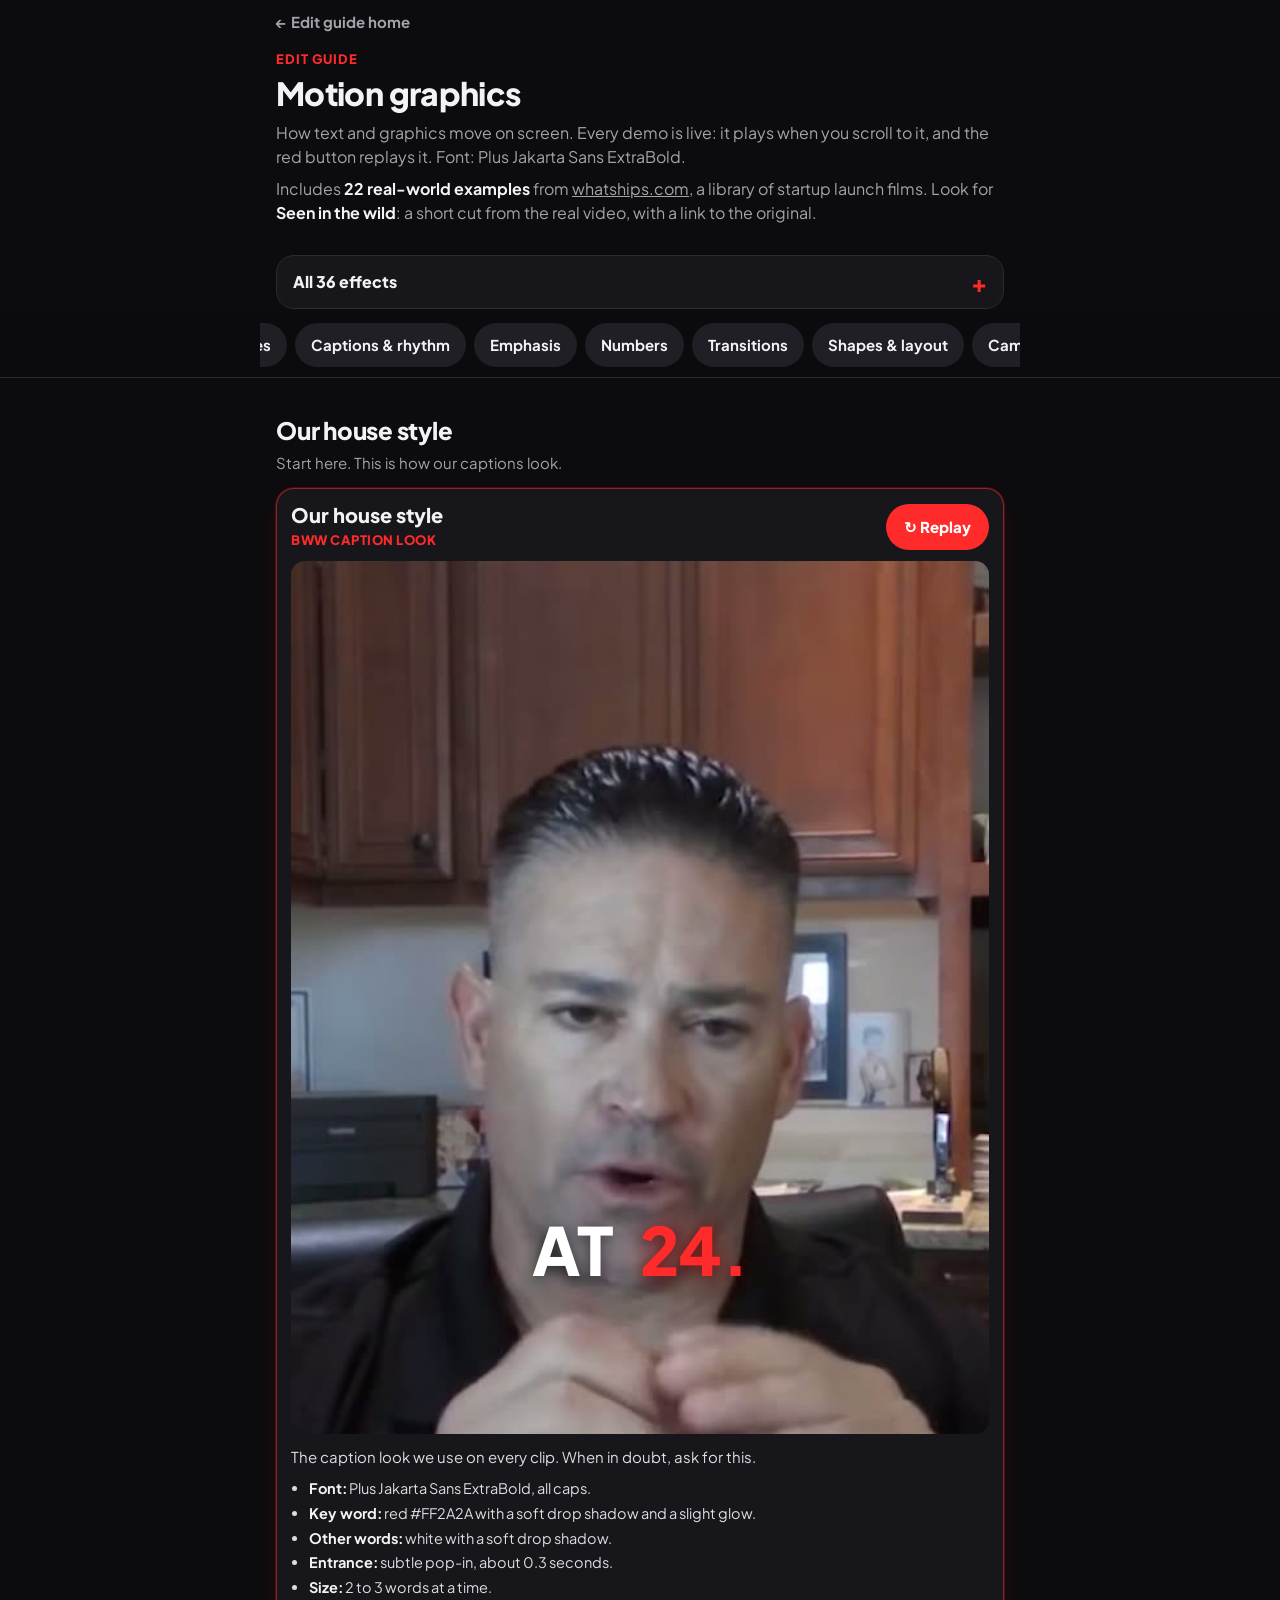
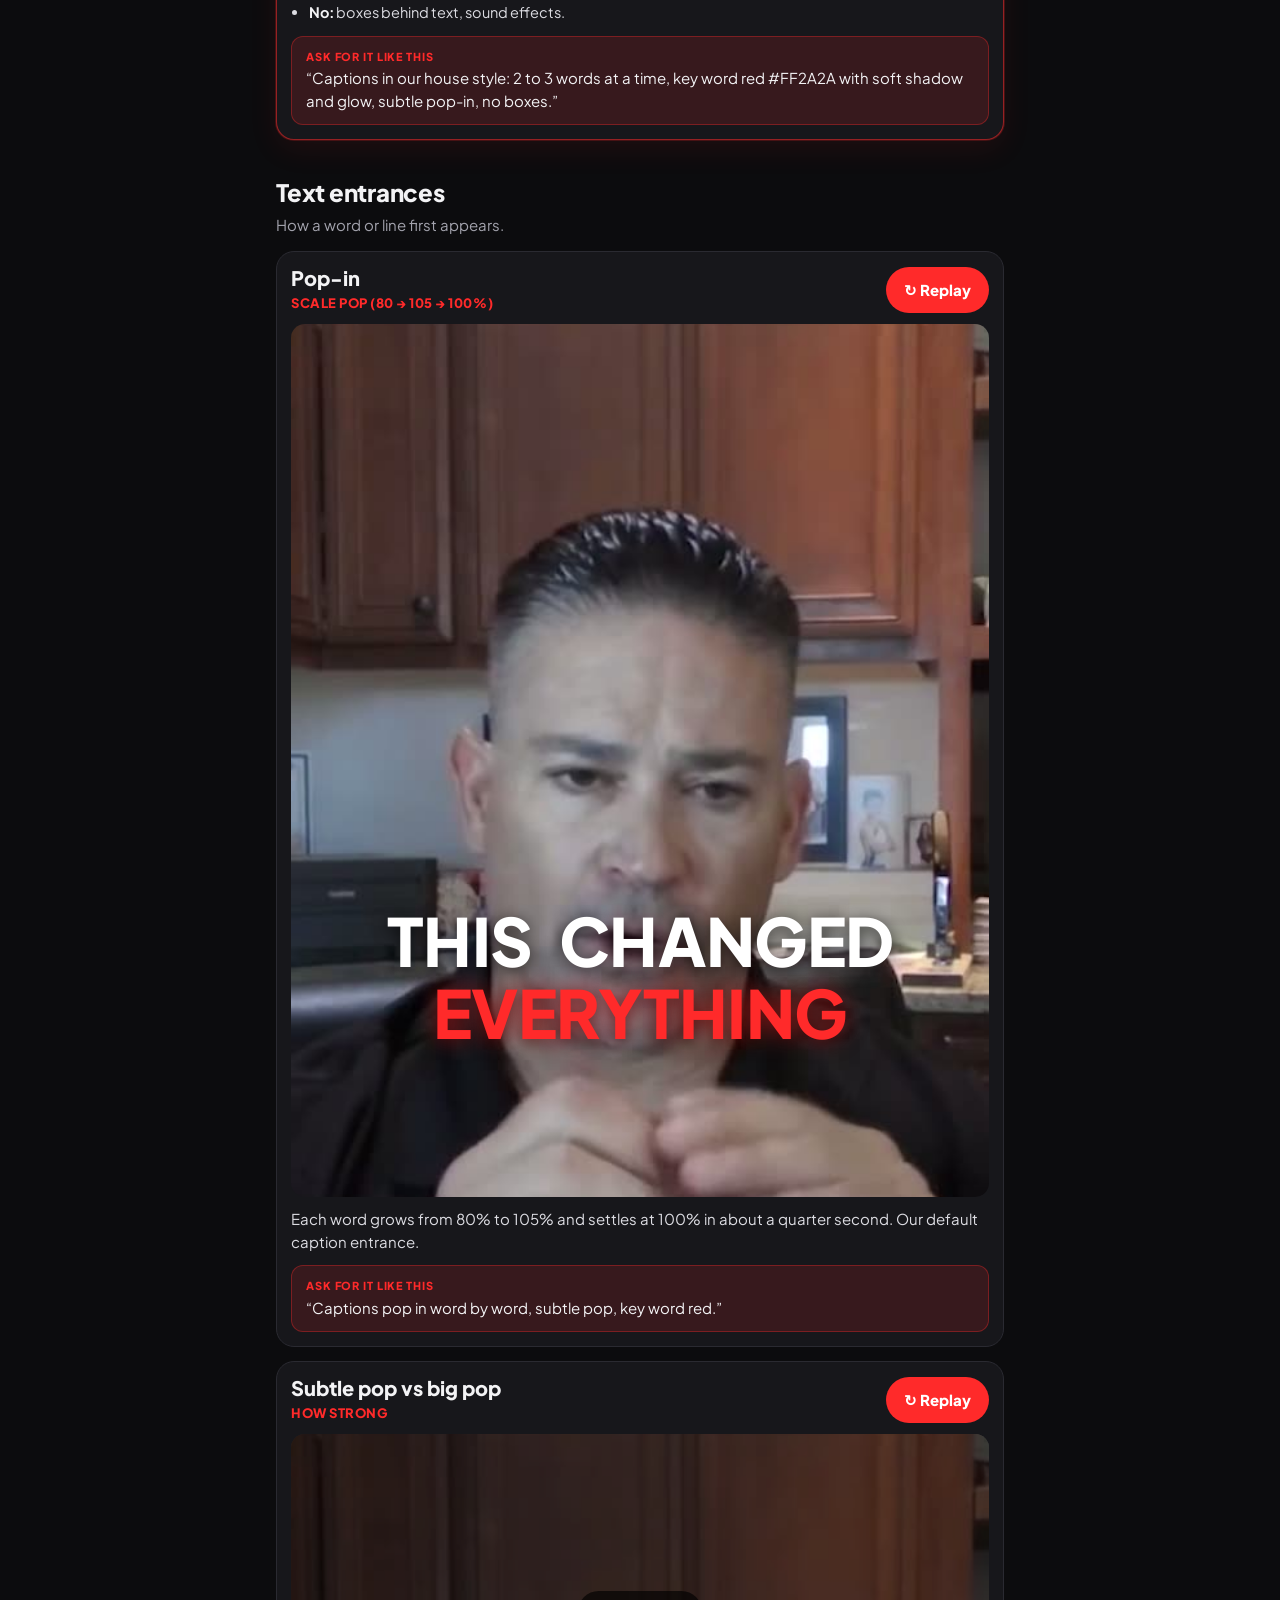
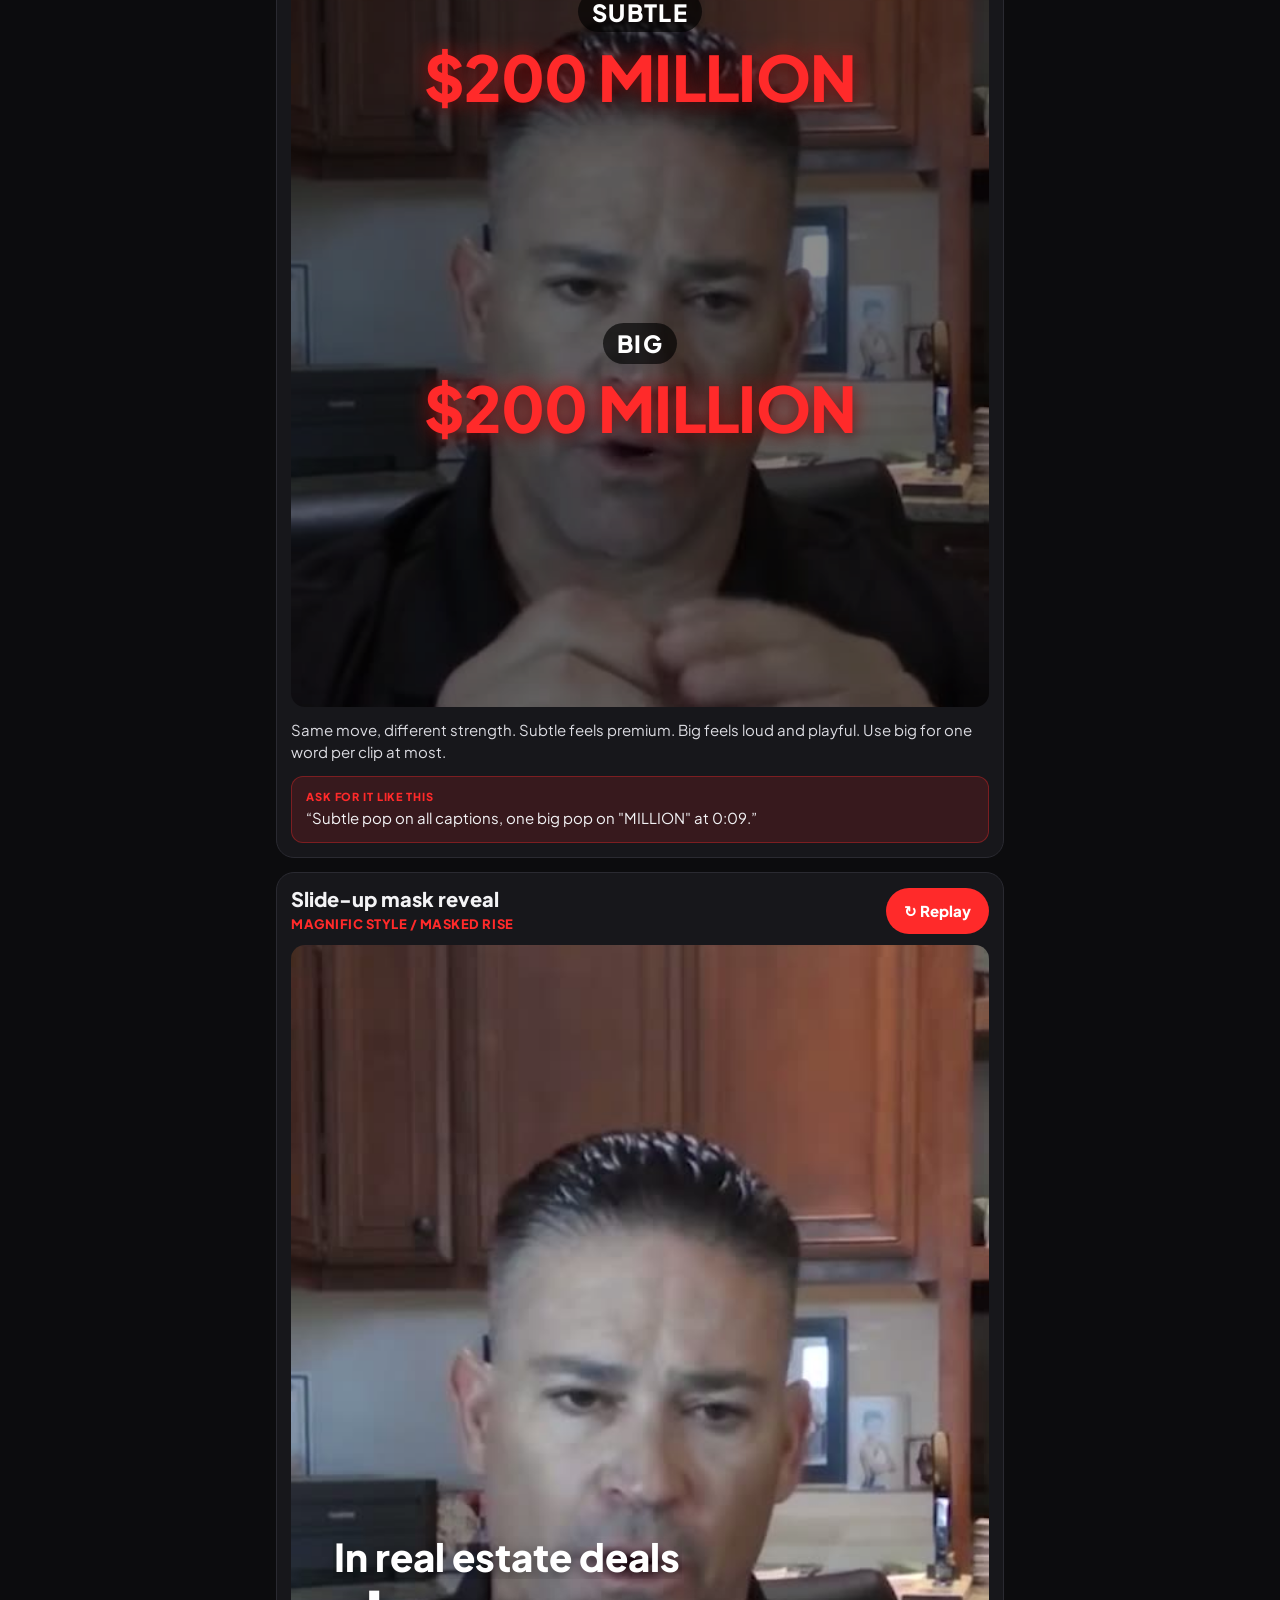
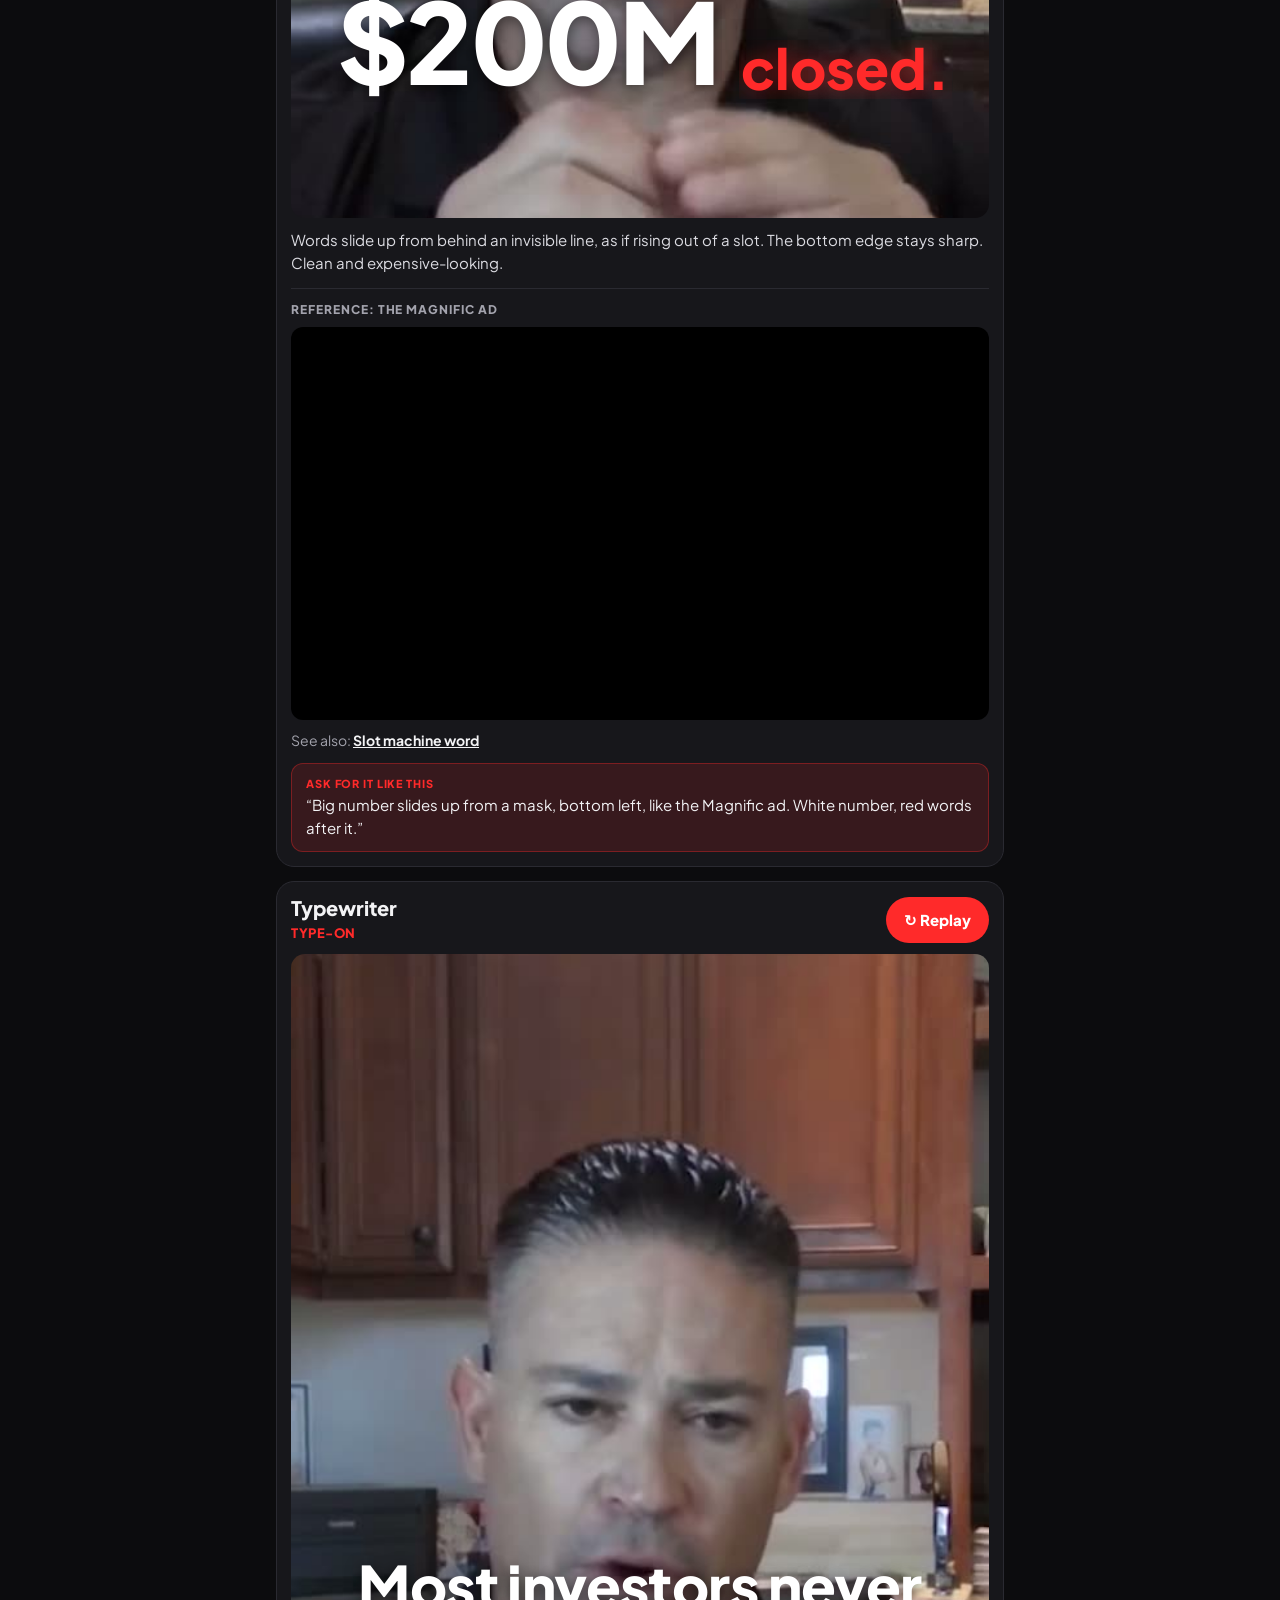
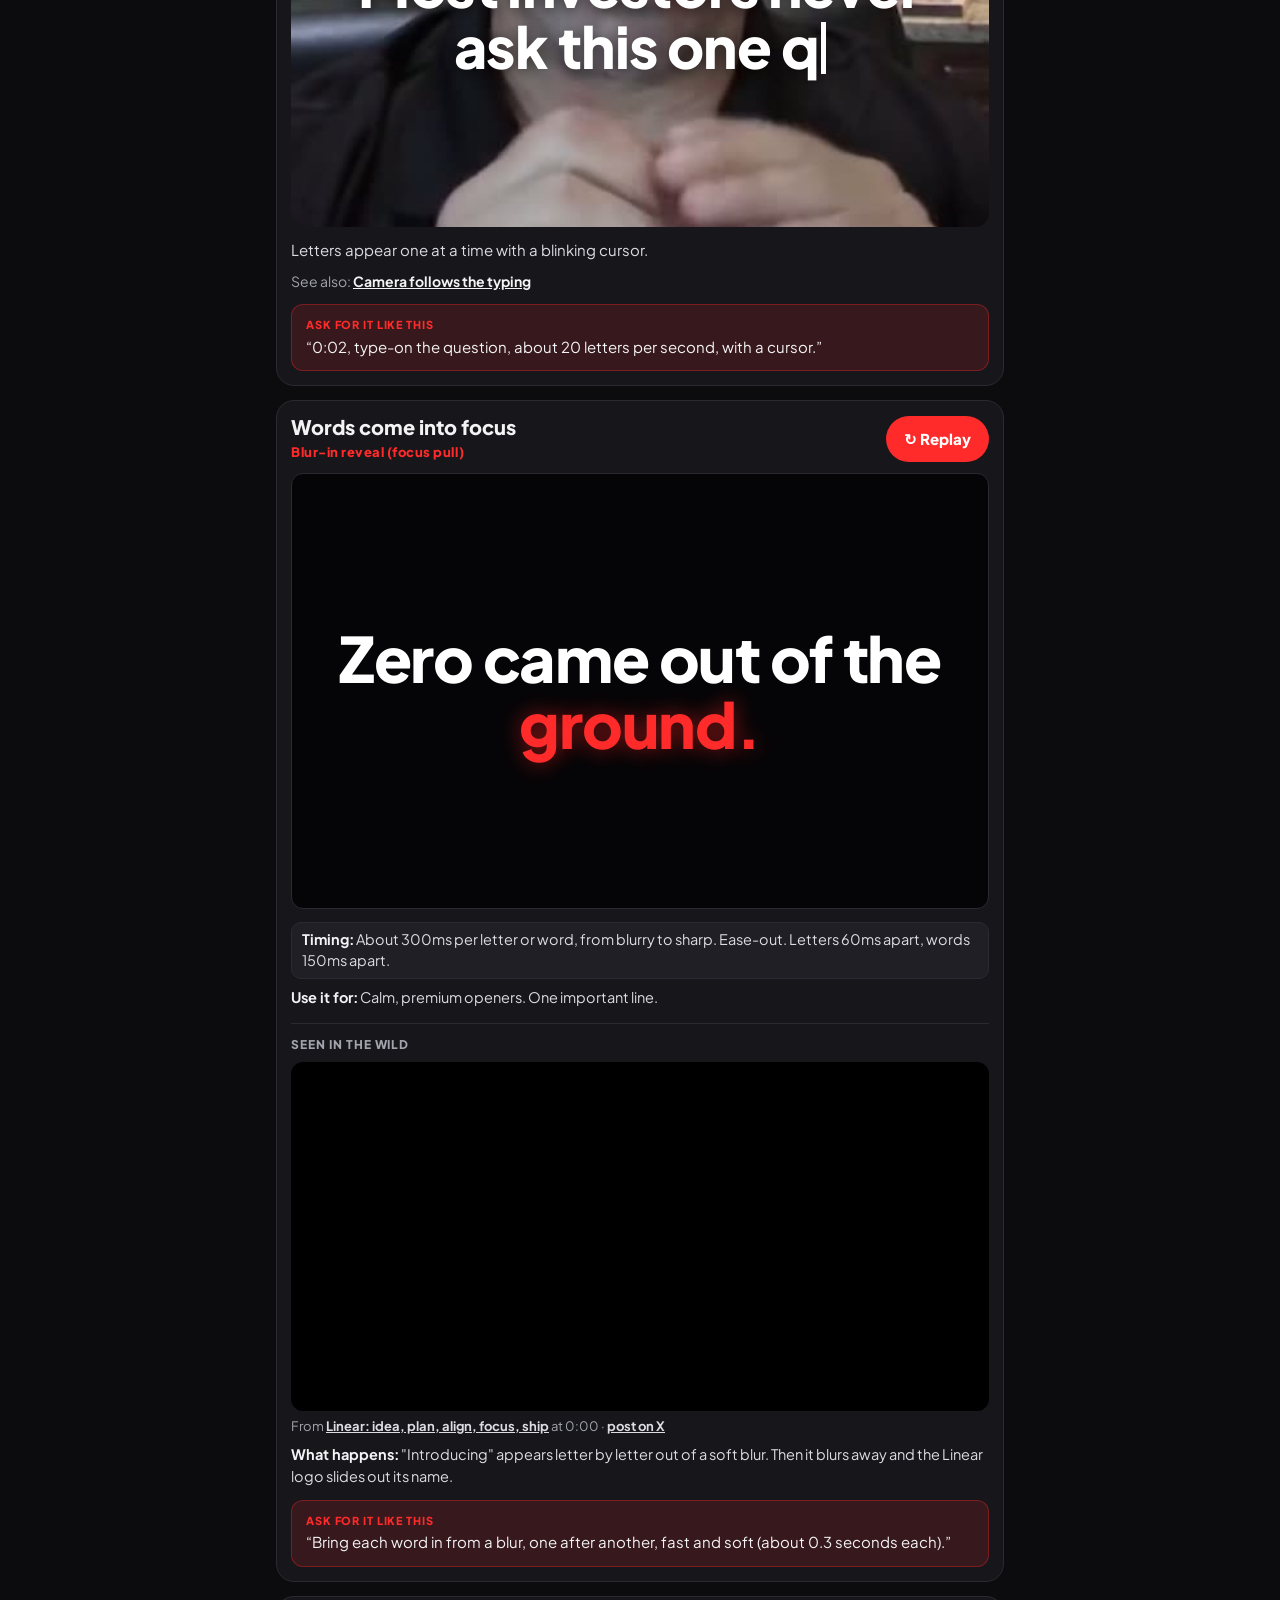
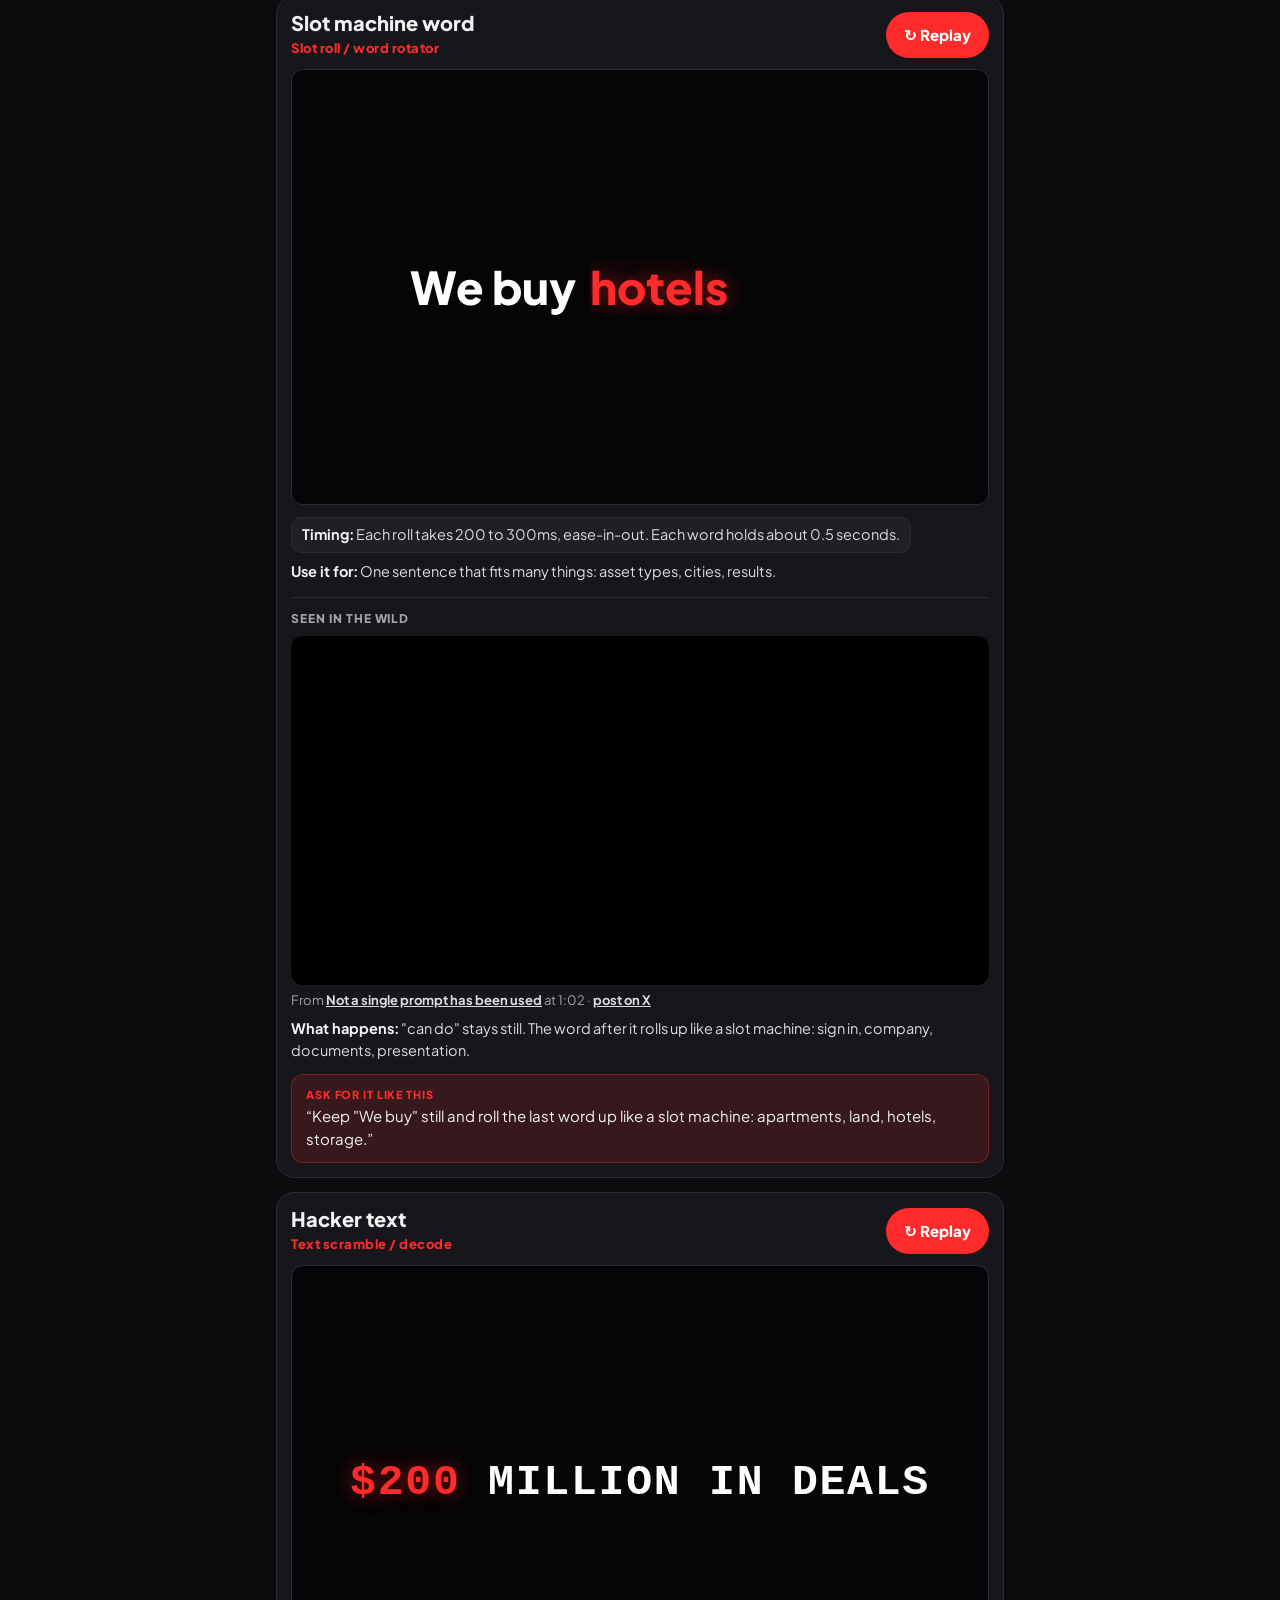
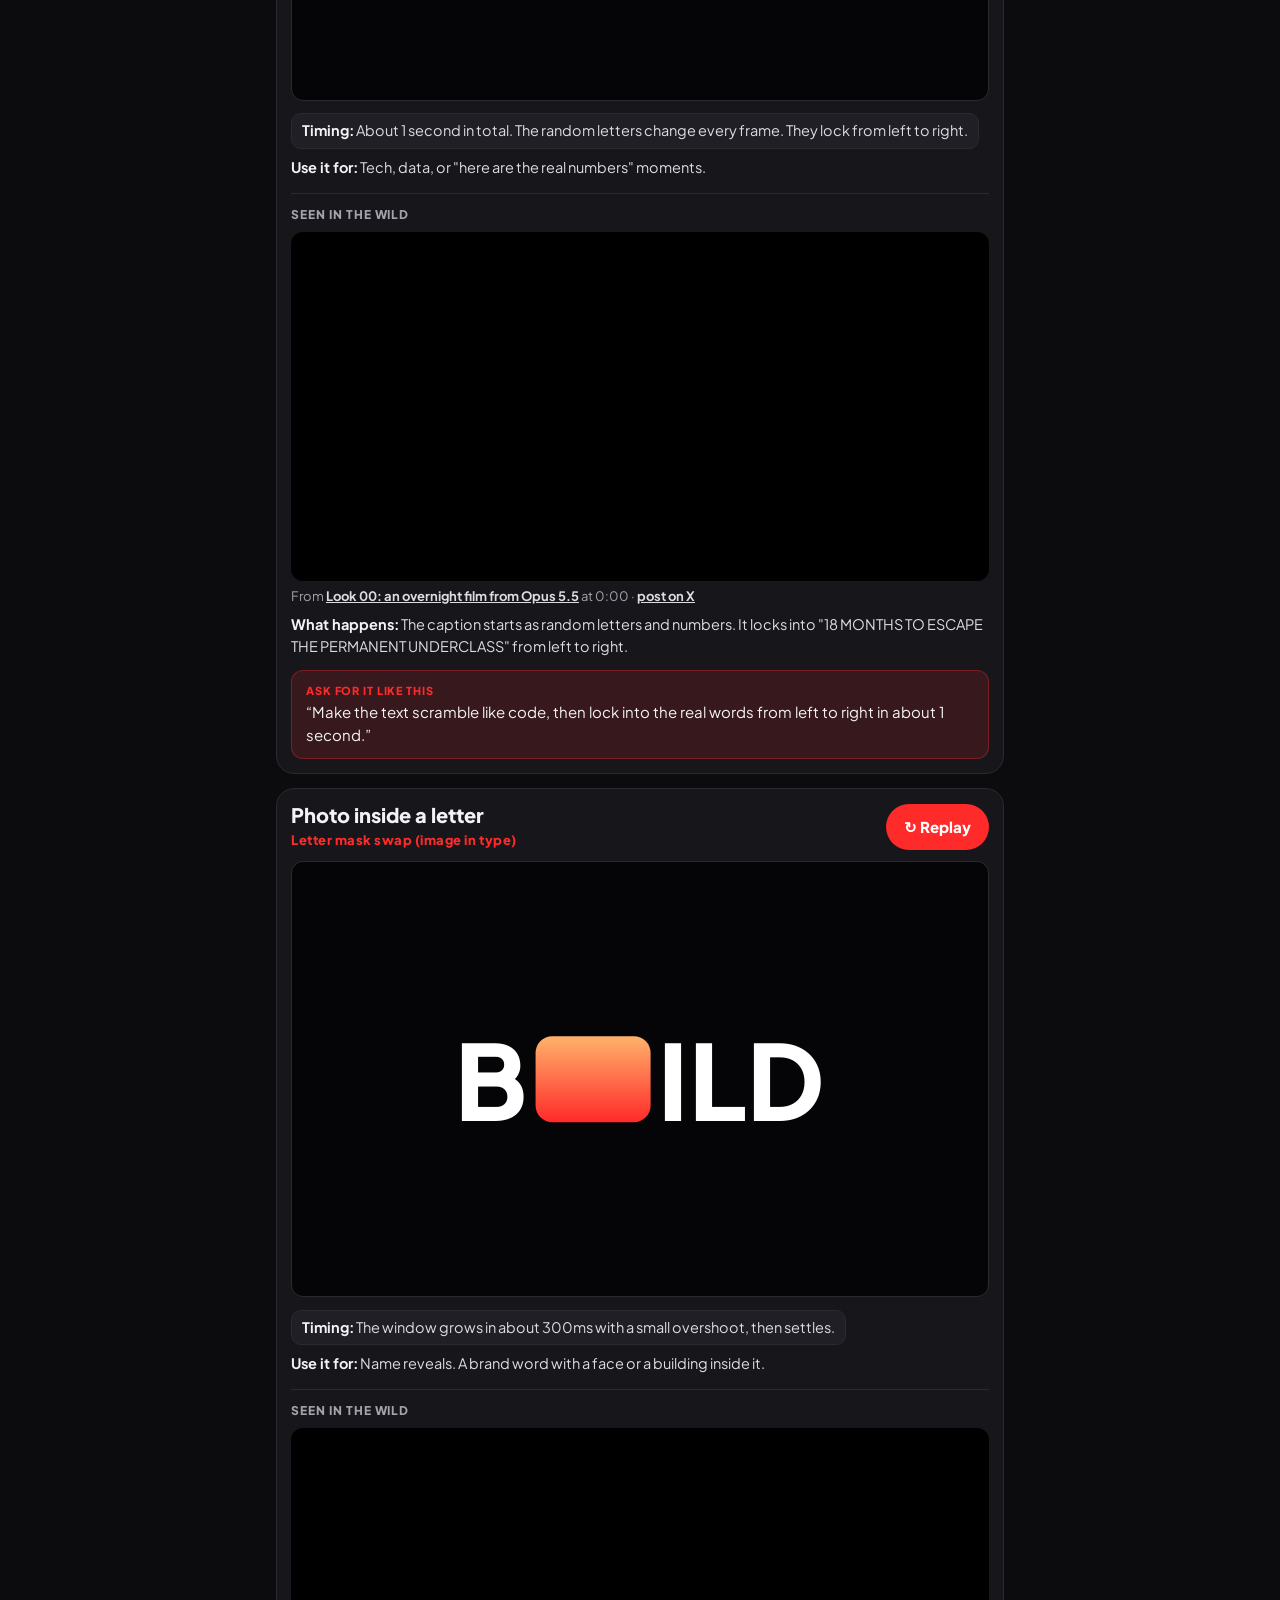
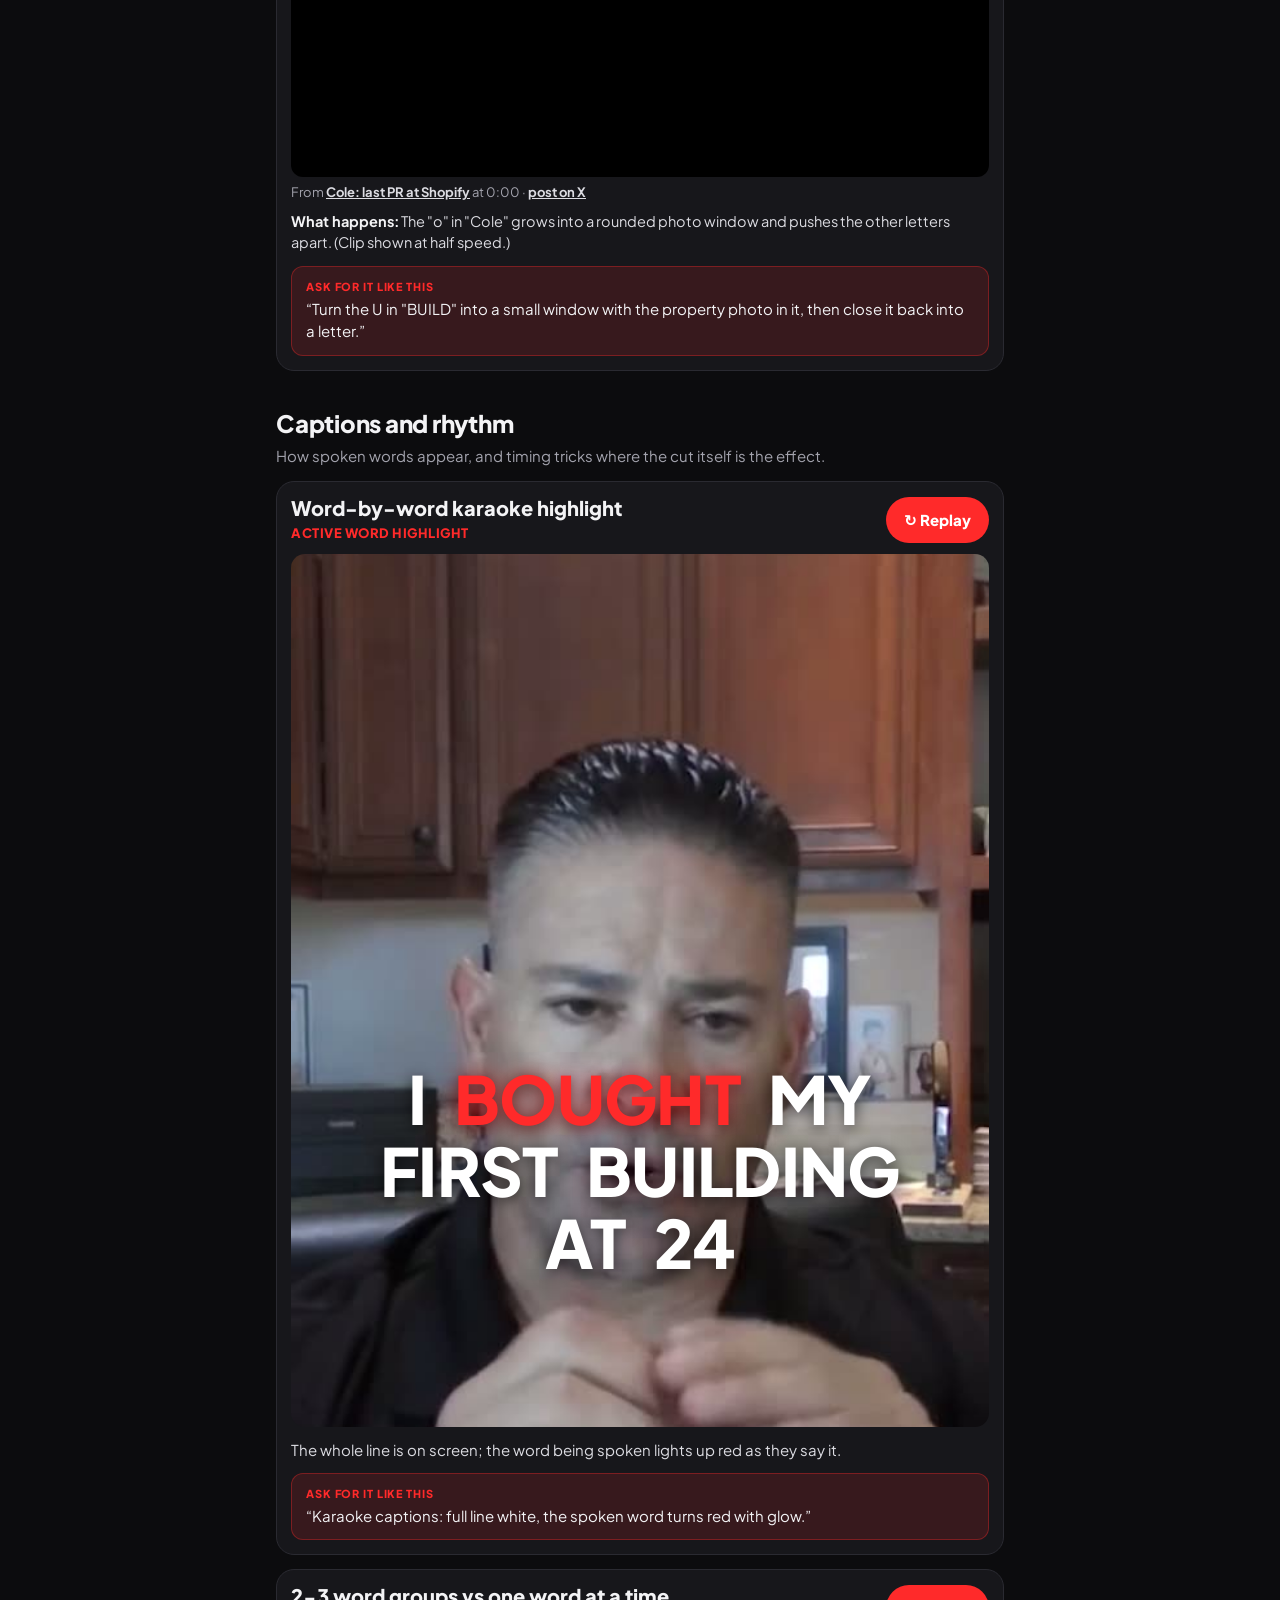
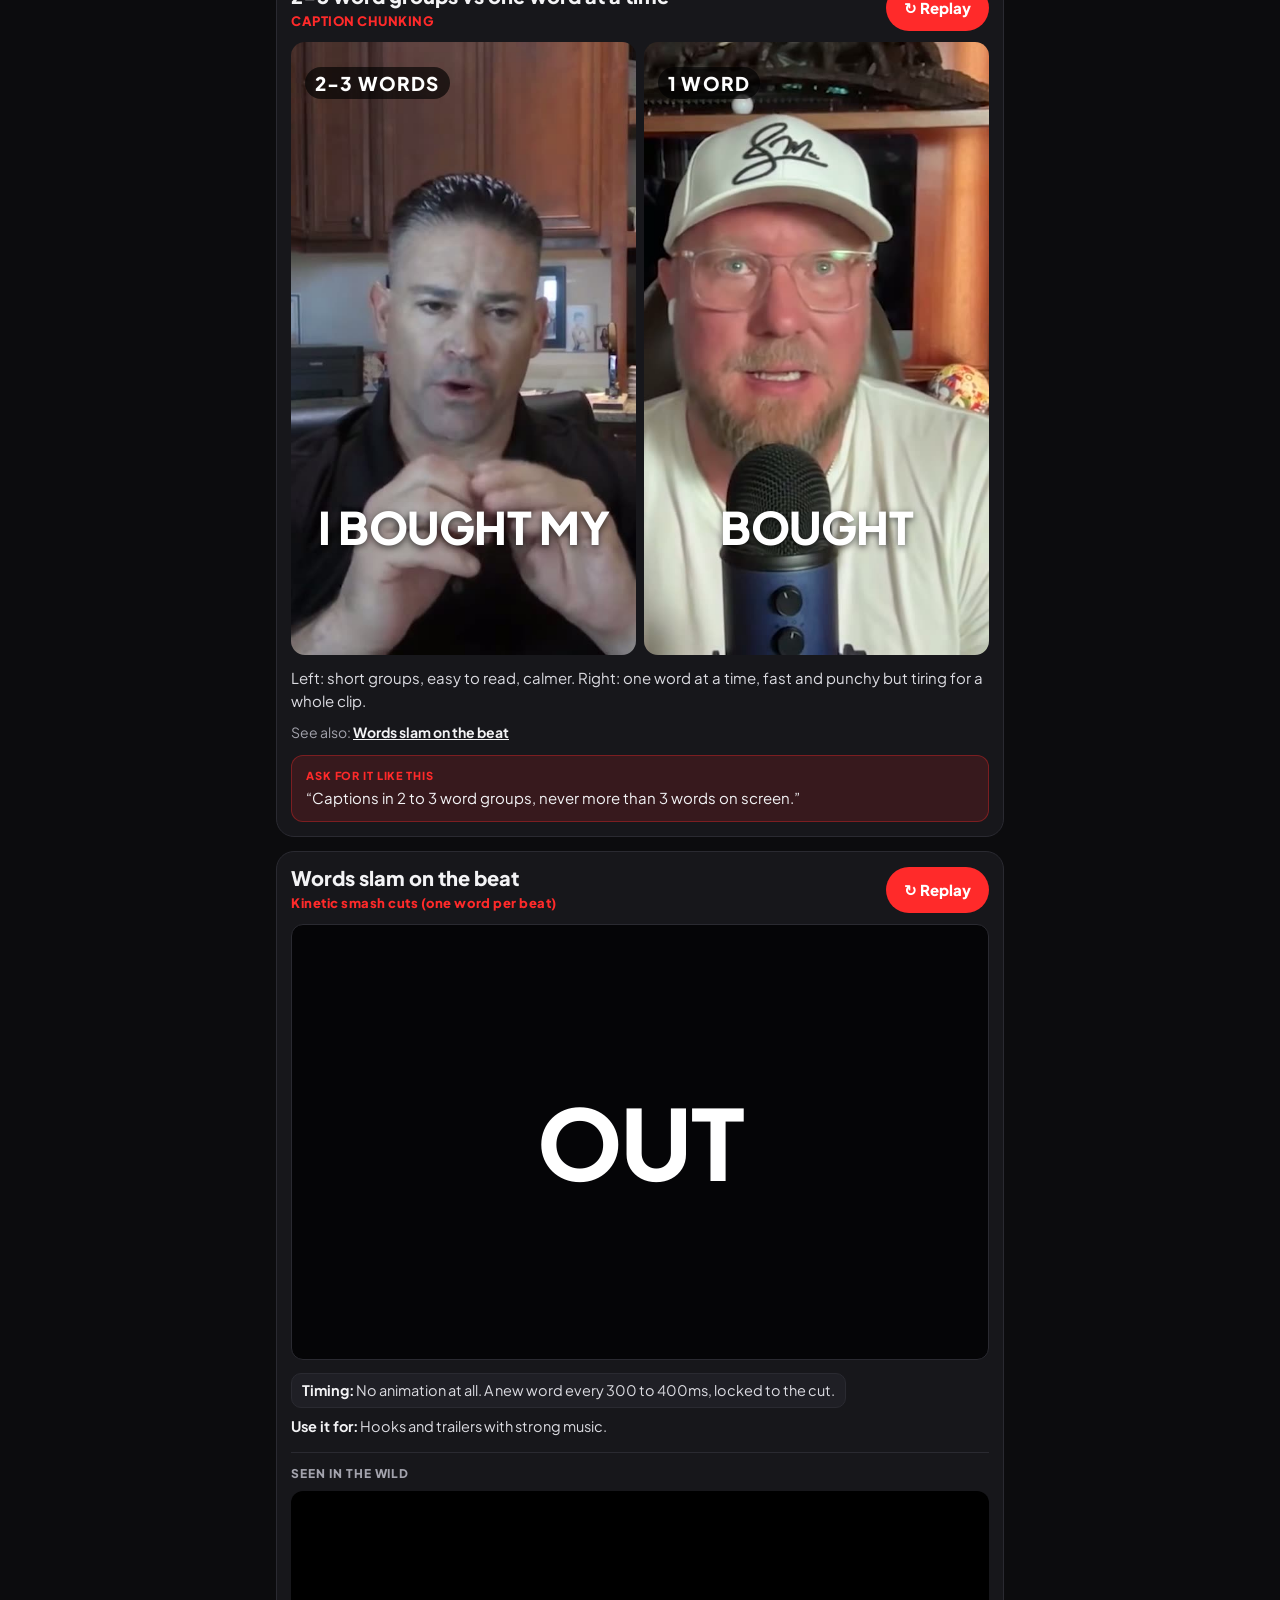
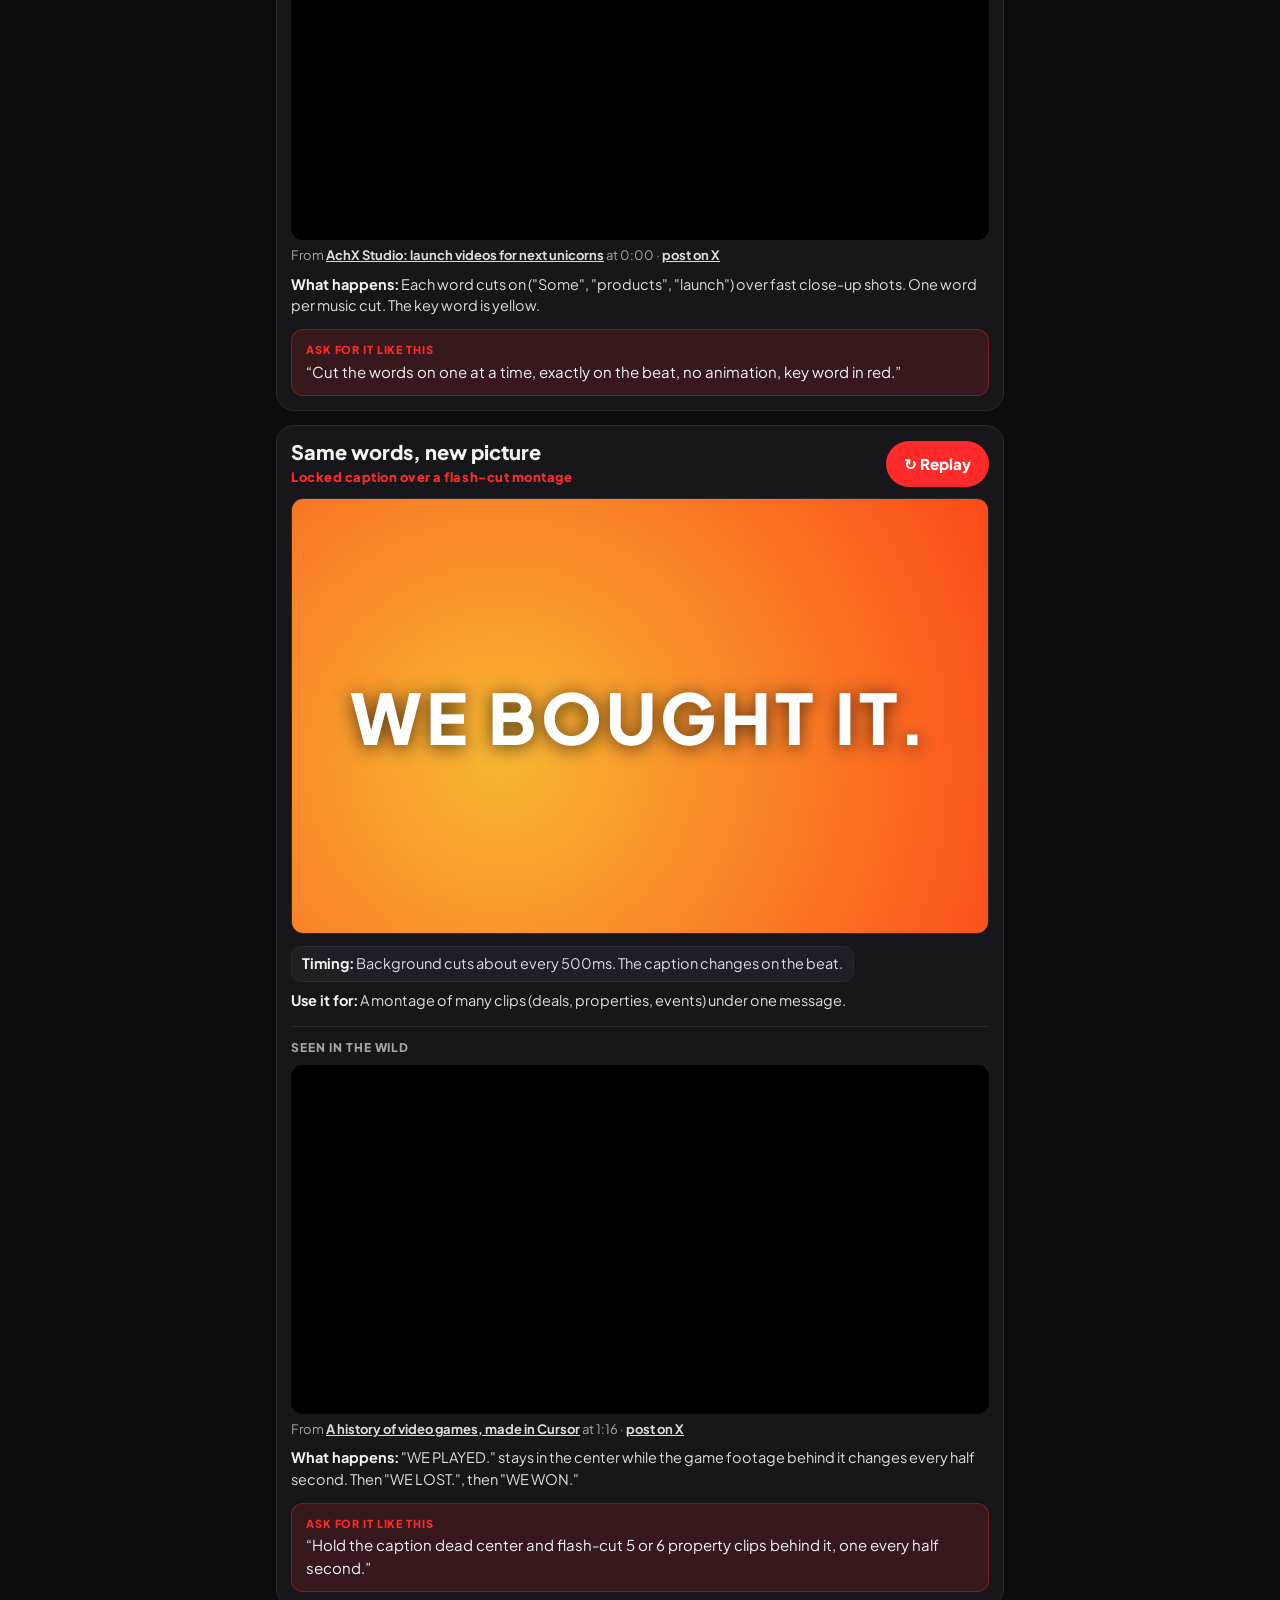
==== commit 3fbd44c8: "edit-guide: update 2026-10-05" ====
--- a/edit-guide/motion-graphics.html
+++ b/edit-guide/motion-graphics.html
@@ -103,6 +103,177 @@
 </div>
 <nav class="chips" aria-label="Categories"><div class="row" id="chips"></div></nav>
 <main class="wrap" id="demos"></main>
+<!-- inspiration:start -->
+<style>
+.insp{display:grid;grid-template-columns:1fr 1fr;gap:10px}
+@media (min-width:760px){.insp{grid-template-columns:repeat(3,1fr)}}
+.insp .card{padding:10px;margin:0;display:flex;flex-direction:column}
+.insp .po{display:block;border-radius:10px;overflow:hidden;background:#000;aspect-ratio:1/1}
+.insp .po img{width:100%;height:100%;object-fit:contain;display:block}
+.insp h3{font-size:15px;margin:8px 0 2px;line-height:1.25}
+.insp .credit{font-size:12.5px;margin:0 0 6px}
+.insp .use{font-size:13.5px;color:#dcdce2;margin:0}
+.insp .rk{color:var(--red);font-weight:800;margin-right:4px}
+details.jump .fit{color:var(--muted);font-weight:700;font-size:12px;margin-left:auto;padding-left:8px}
+</style>
+<section class="wrap">
+<h2 id="inspiration" class="cat">Inspiration Library</h2>
+<p class="sub">Top 25 of 229 motion pieces from <a href="https://www.prompt-motion.com" target="_blank" rel="noopener">Prompt Motion</a>, curated by <a href="https://x.com/p4nthera_" target="_blank" rel="noopener">@p4nthera_</a>. Each one was made with Claude from a prompt. Tap a card to watch it and read the prompt. Media and prompts belong to their creators.</p>
+<div class="insp">
+<article class="card" id="mr-bizibeast-10f264">
+<a class="po" href="https://www.prompt-motion.com/bizibeast-10f264" target="_blank" rel="noopener"><img loading="lazy" src="https://media.prompt-motion.com/bizibeast-motion-designers-are-cooked/poster.f7d9d782.webp" alt="Bento.surf product video"></a>
+<h3><span class="rk">1</span>Bento.surf product video</h3>
+<p class="credit">By <a href="https://x.com/bizibeast" target="_blank" rel="noopener">@bizibeast</a> &middot; <a href="https://x.com/bizibeast/status/2103696876130505124" target="_blank" rel="noopener">Post</a></p>
+<p class="use">The &#x27;Receipt&#x27;: each cost Jerome names drops in as a line, the total ticks up to the lesson number.</p>
+</article>
+<article class="card" id="mr-palashbagchi11-0a4b6b">
+<a class="po" href="https://www.prompt-motion.com/palashbagchi11-0a4b6b" target="_blank" rel="noopener"><img loading="lazy" src="https://media.prompt-motion.com/palashbagchi11-claudeai-then-i-asked/poster.60be7240.webp" alt="Backlink audit data promo"></a>
+<h3><span class="rk">2</span>Backlink audit data promo</h3>
+<p class="credit">By <a href="https://x.com/PalashBagchi11" target="_blank" rel="noopener">@PalashBagchi11</a> &middot; <a href="https://x.com/PalashBagchi11/status/2102924409124389221" target="_blank" rel="noopener">Post</a></p>
+<p class="use">The setup number then the flip: &#x27;You paid $400K.&#x27; then &#x27;What did you actually get?&#x27;</p>
+</article>
+<article class="card" id="mr-daniel-haida-8691d4">
+<a class="po" href="https://www.prompt-motion.com/daniel-haida-8691d4" target="_blank" rel="noopener"><img loading="lazy" src="https://media.prompt-motion.com/daniel-haida-claude-code-opus-5-5/poster.0d3769b3.webp" alt="Taxtello bookkeeping app film"></a>
+<h3><span class="rk">3</span>Taxtello bookkeeping app film</h3>
+<p class="credit">By <a href="https://x.com/daniel_haida" target="_blank" rel="noopener">@daniel_haida</a> &middot; <a href="https://x.com/daniel_haida/status/2104139720829636937" target="_blank" rel="noopener">Post</a></p>
+<p class="use">The cash-flow number: &#x27;$40K a month&#x27; counts up, then the growth line draws under it.</p>
+</article>
+<article class="card" id="mr-rammanq-f5a90f">
+<a class="po" href="https://www.prompt-motion.com/rammanq-f5a90f" target="_blank" rel="noopener"><img loading="lazy" src="https://media.prompt-motion.com/rammanq-wow-just-tried-this/poster.fbd02c1a.webp" alt="AllInvestView product promo"></a>
+<h3><span class="rk">4</span>AllInvestView product promo</h3>
+<p class="credit">By <a href="https://x.com/rammanq" target="_blank" rel="noopener">@rammanq</a> &middot; <a href="https://x.com/rammanq/status/2103788796022034553" target="_blank" rel="noopener">Post</a></p>
+<p class="use">Asset classes stack (&#x27;Stocks. Bonds.&#x27;) then land on &#x27;Real estate.&#x27; with the portfolio total.</p>
+</article>
+<article class="card" id="mr-deifosv-04e4d3">
+<a class="po" href="https://www.prompt-motion.com/deifosv-04e4d3" target="_blank" rel="noopener"><img loading="lazy" src="https://media.prompt-motion.com/deifosv-i-asked-opus-5-5/poster.2033cc87.webp" alt="Tennis game launch video"></a>
+<h3><span class="rk">5</span>Tennis game launch video</h3>
+<p class="credit">By <a href="https://x.com/deifosv" target="_blank" rel="noopener">@deifosv</a> &middot; <a href="https://x.com/deifosv/status/2103197522382786581" target="_blank" rel="noopener">Post</a></p>
+<p class="use">A count-up stat with a small label over full-screen B-roll (&#x27;212 DOORS&#x27;).</p>
+</article>
+<article class="card" id="mr-imthatcarlos-e04bfe">
+<a class="po" href="https://www.prompt-motion.com/imthatcarlos-e04bfe" target="_blank" rel="noopener"><img loading="lazy" src="https://media.prompt-motion.com/imthatcarlos-opus-5-5-just-one-shotted/poster.3123407a.webp" alt="Sherwood agentic hedge fund explainer"></a>
+<h3><span class="rk">6</span>Sherwood agentic hedge fund explainer</h3>
+<p class="credit">By <a href="https://x.com/imthatcarlos" target="_blank" rel="noopener">@imthatcarlos</a> &middot; <a href="https://x.com/imthatcarlos/status/2102849219388133592" target="_blank" rel="noopener">Post</a></p>
+<p class="use">The Translator line: his point in 6 words, stakes phrase glowing red.</p>
+</article>
+<article class="card" id="mr-charlesmendez-73b6e4">
+<a class="po" href="https://www.prompt-motion.com/charlesmendez-73b6e4" target="_blank" rel="noopener"><img loading="lazy" src="https://media.prompt-motion.com/charlesmendez-holly-cow-just-asked/poster.df3a92e8.webp" alt="Datagran ChatGPT ads explainer"></a>
+<h3><span class="rk">7</span>Datagran ChatGPT ads explainer</h3>
+<p class="credit">By <a href="https://x.com/charlesmendez" target="_blank" rel="noopener">@charlesmendez</a> &middot; <a href="https://x.com/charlesmendez/status/2102847039415476517" target="_blank" rel="noopener">Post</a></p>
+<p class="use">The kicker turn: problem line, then the lesson in 2-3 words with a red underline.</p>
+</article>
+<article class="card" id="mr-andginja-333d32">
+<a class="po" href="https://www.prompt-motion.com/andginja-333d32" target="_blank" rel="noopener"><img loading="lazy" src="https://media.prompt-motion.com/andginja-i-gave-claude-opus/poster.a7f9cc9d.webp" alt="Studio website showreel"></a>
+<h3><span class="rk">8</span>Studio website showreel</h3>
+<p class="credit">By <a href="https://x.com/andginja" target="_blank" rel="noopener">@andginja</a> &middot; <a href="https://x.com/andginja/status/2103492000733618685" target="_blank" rel="noopener">Post</a></p>
+<p class="use">The lesson as one line over a real property shot at the payoff.</p>
+</article>
+<article class="card" id="mr-fionntobin-97b7af">
+<a class="po" href="https://www.prompt-motion.com/fionntobin-97b7af" target="_blank" rel="noopener"><img loading="lazy" src="https://media.prompt-motion.com/fionntobin-the-new-opus-5-5/poster.ce572981.webp" alt="Blue editorial motion showreel"></a>
+<h3><span class="rk">9</span>Blue editorial motion showreel</h3>
+<p class="credit">By <a href="https://x.com/fionntobin" target="_blank" rel="noopener">@fionntobin</a> &middot; <a href="https://x.com/fionntobin/status/2103510776690479597" target="_blank" rel="noopener">Post</a></p>
+<p class="use">Compounding: squares double on a grid while he says &#x27;2 doors became 64&#x27;.</p>
+</article>
+<article class="card" id="mr-theviableedge-9065be">
+<a class="po" href="https://www.prompt-motion.com/theviableedge-9065be" target="_blank" rel="noopener"><img loading="lazy" src="https://media.prompt-motion.com/theviableedge-getting-in-on-the/poster.f3985c5e.webp" alt="Second brain service promo"></a>
+<h3><span class="rk">10</span>Second brain service promo</h3>
+<p class="credit">By <a href="https://x.com/TheViableEdge" target="_blank" rel="noopener">@TheViableEdge</a> &middot; <a href="https://x.com/TheViableEdge/status/2104207707980869918" target="_blank" rel="noopener">Post</a></p>
+<p class="use">&#x27;It&#x27;s not a debt problem. It&#x27;s a structure problem.&#x27; The swapped word in red.</p>
+</article>
+<article class="card" id="mr-sudo-kiran-4f8b59">
+<a class="po" href="https://www.prompt-motion.com/sudo-kiran-4f8b59" target="_blank" rel="noopener"><img loading="lazy" src="https://media.prompt-motion.com/sudo-kiran-i-have-asked-opus/poster.dc394fff.webp" alt="DistilBook product explainer"></a>
+<h3><span class="rk">11</span>DistilBook product explainer</h3>
+<p class="credit">By <a href="https://x.com/sudo_kiran" target="_blank" rel="noopener">@sudo_kiran</a> &middot; <a href="https://x.com/sudo_kiran/status/2103486573476254201" target="_blank" rel="noopener">Post</a></p>
+<p class="use">Old way vs new way: strike the wrong move, write the right one.</p>
+</article>
+<article class="card" id="mr-devius-maximus-beab45">
+<a class="po" href="https://www.prompt-motion.com/devius-maximus-beab45" target="_blank" rel="noopener"><img loading="lazy" src="https://media.prompt-motion.com/devius-maximus-this-is-nuts-made/poster.42657858.webp" alt="Dubz Up motion showreel"></a>
+<h3><span class="rk">12</span>Dubz Up motion showreel</h3>
+<p class="credit">By <a href="https://x.com/Devius_Maximus" target="_blank" rel="noopener">@Devius_Maximus</a> &middot; <a href="https://x.com/Devius_Maximus/status/2105069053521887428" target="_blank" rel="noopener">Post</a></p>
+<p class="use">Slow progress: a thin bar crawls &#x27;3%... 12%&#x27; while he describes grinding.</p>
+</article>
+<article class="card" id="mr-marouanegazouzi-6071d5">
+<a class="po" href="https://www.prompt-motion.com/marouanegazouzi-6071d5" target="_blank" rel="noopener"><img loading="lazy" src="https://media.prompt-motion.com/marouanegazouzi-omg-the-15-second-motion/poster.68ff4ef2.webp" alt="Crux motion design showreel"></a>
+<h3><span class="rk">13</span>Crux motion design showreel</h3>
+<p class="credit">By <a href="https://x.com/marouanegazouzi" target="_blank" rel="noopener">@marouanegazouzi</a> &middot; <a href="https://x.com/marouanegazouzi/status/2103608571435131257" target="_blank" rel="noopener">Post</a></p>
+<p class="use">&#x27;What works.&#x27; then a bell curve: where most deals land vs his.</p>
+</article>
+<article class="card" id="mr-blueoctopusai-dd17bd">
+<a class="po" href="https://www.prompt-motion.com/blueoctopusai-dd17bd" target="_blank" rel="noopener"><img loading="lazy" src="https://media.prompt-motion.com/blueoctopusai-make-a-motion-graphics/poster.89efe649.webp" alt="First &amp; 10 yellow line explainer"></a>
+<h3><span class="rk">14</span>First &amp; 10 yellow line explainer</h3>
+<p class="credit">By <a href="https://x.com/blueoctopusai" target="_blank" rel="noopener">@blueoctopusai</a> &middot; <a href="https://x.com/blueoctopusai/status/2105116391439270222" target="_blank" rel="noopener">Post</a></p>
+<p class="use">Draw a line on our own footage: lot line, rent line, the building he means.</p>
+</article>
+<article class="card" id="mr-hqmank-7c61f1">
+<a class="po" href="https://www.prompt-motion.com/hqmank-7c61f1" target="_blank" rel="noopener"><img loading="lazy" src="https://media.prompt-motion.com/hqmank-wtf-opus-5-5-is/poster.1dcc92d4.webp" alt="Browser automation skill launch"></a>
+<h3><span class="rk">15</span>Browser automation skill launch</h3>
+<p class="credit">By <a href="https://x.com/hqmank" target="_blank" rel="noopener">@hqmank</a> &middot; <a href="https://x.com/hqmank/status/2103831140033241156" target="_blank" rel="noopener">Post</a></p>
+<p class="use">His 3-step rule stacked line by line, last word red (&#x27;Buy. Fix. Hold.&#x27;).</p>
+</article>
+<article class="card" id="mr-fractadev-149adc">
+<a class="po" href="https://www.prompt-motion.com/fractadev-149adc" target="_blank" rel="noopener"><img loading="lazy" src="https://media.prompt-motion.com/fractadev-wow-made-with-claude/poster.d70e1a19.webp" alt="Voice agent SaaS launch"></a>
+<h3><span class="rk">16</span>Voice agent SaaS launch</h3>
+<p class="credit">By <a href="https://x.com/FractaDev" target="_blank" rel="noopener">@FractaDev</a> &middot; <a href="https://x.com/FractaDev/status/2103941789744861266" target="_blank" rel="noopener">Post</a></p>
+<p class="use">Cost-of-inaction aphorism: &#x27;Every empty unit is lost rent.&#x27;</p>
+</article>
+<article class="card" id="mr-gdgtify-287ddf">
+<a class="po" href="https://www.prompt-motion.com/gdgtify-287ddf" target="_blank" rel="noopener"><img loading="lazy" src="https://media.prompt-motion.com/gdgtify-inspired-by-what-techhalla/poster.603cbafe.webp" alt="Speech built as architecture"></a>
+<h3><span class="rk">17</span>Speech built as architecture</h3>
+<p class="credit">By <a href="https://x.com/Gdgtify" target="_blank" rel="noopener">@Gdgtify</a> &middot; <a href="https://x.com/Gdgtify/status/2103458245213929495" target="_blank" rel="noopener">Post</a></p>
+<p class="use">One huge word from the line (&#x27;WAIT&#x27;) with the full sentence small under it.</p>
+</article>
+<article class="card" id="mr-samaote-5e2fc2">
+<a class="po" href="https://www.prompt-motion.com/samaote-5e2fc2" target="_blank" rel="noopener"><img loading="lazy" src="https://media.prompt-motion.com/samaote-that-is-so-crazy/poster.5e2f7374.webp" alt="Synced lyrics motion video"></a>
+<h3><span class="rk">18</span>Synced lyrics motion video</h3>
+<p class="credit">By <a href="https://x.com/samaote" target="_blank" rel="noopener">@samaote</a> &middot; <a href="https://x.com/samaote/status/2103510974796124569" target="_blank" rel="noopener">Post</a></p>
+<p class="use">Word-synced line for the cold open hook, in serif on a dark bed.</p>
+</article>
+<article class="card" id="mr-blushpetal795-0c85c2">
+<a class="po" href="https://www.prompt-motion.com/blushpetal795-0c85c2" target="_blank" rel="noopener"><img loading="lazy" src="https://media.prompt-motion.com/blushpetal795-wtf-made-this-with/poster.2bf640db.webp" alt="Recruiter self-intro reel"></a>
+<h3><span class="rk">19</span>Recruiter self-intro reel</h3>
+<p class="credit">By <a href="https://x.com/blushpetal795" target="_blank" rel="noopener">@blushpetal795</a> &middot; <a href="https://x.com/blushpetal795/status/2103744870041170220" target="_blank" rel="noopener">Post</a></p>
+<p class="use">Guest name tag: round photo badge, name, one line on who they are.</p>
+</article>
+<article class="card" id="mr-marklaunches-3b9492">
+<a class="po" href="https://www.prompt-motion.com/marklaunches-3b9492" target="_blank" rel="noopener"><img loading="lazy" src="https://media.prompt-motion.com/marklaunches-getting-on-the-opus/poster.1a50288d.webp" alt="Step race app promo"></a>
+<h3><span class="rk">20</span>Step race app promo</h3>
+<p class="credit">By <a href="https://x.com/marklaunches" target="_blank" rel="noopener">@marklaunches</a> &middot; <a href="https://x.com/marklaunches/status/2103811146411041046" target="_blank" rel="noopener">Post</a></p>
+<p class="use">Story time stamp: &#x27;2008. Las Vegas.&#x27; as he starts the story.</p>
+</article>
+<article class="card" id="mr-danilowm-d3720d">
+<a class="po" href="https://www.prompt-motion.com/danilowm-d3720d" target="_blank" rel="noopener"><img loading="lazy" src="https://media.prompt-motion.com/danilowm-cursor-usando-o-opus/poster.64e4000c.webp" alt="Motion designer showreel"></a>
+<h3><span class="rk">21</span>Motion designer showreel</h3>
+<p class="credit">By <a href="https://x.com/danilowm" target="_blank" rel="noopener">@danilowm</a> &middot; <a href="https://x.com/danilowm/status/2103661844661412022" target="_blank" rel="noopener">Post</a></p>
+<p class="use">Pins drop on a map for the markets or deals he lists.</p>
+</article>
+<article class="card" id="mr-adamdesgns-478d6d">
+<a class="po" href="https://www.prompt-motion.com/adamdesgns-478d6d" target="_blank" rel="noopener"><img loading="lazy" src="https://media.prompt-motion.com/adamdesgns-wtf-made-with-single/poster.a2042332.webp" alt="Fitters Bible app promo"></a>
+<h3><span class="rk">22</span>Fitters Bible app promo</h3>
+<p class="credit">By <a href="https://x.com/Adamdesgns" target="_blank" rel="noopener">@Adamdesgns</a> &middot; <a href="https://x.com/Adamdesgns/status/2103542756555768014" target="_blank" rel="noopener">Post</a></p>
+<p class="use">Rule-of-thumb beat: two short lines and one drawn line.</p>
+</article>
+<article class="card" id="mr-davidmarcus-a28a60">
+<a class="po" href="https://www.prompt-motion.com/davidmarcus-a28a60" target="_blank" rel="noopener"><img loading="lazy" src="https://media.prompt-motion.com/davidmarcus-opus-5-5-got-quite/poster.cb723240.webp" alt="Lightspark social promo video"></a>
+<h3><span class="rk">23</span>Lightspark social promo video</h3>
+<p class="credit">By <a href="https://x.com/davidmarcus" target="_blank" rel="noopener">@davidmarcus</a> &middot; <a href="https://x.com/davidmarcus/status/2103275618045686217" target="_blank" rel="noopener">Post</a></p>
+<p class="use">Vertical text beat between shots: &#x27;Money still moves like it&#x27;s 1995.&#x27; / &#x27;Not anymore.&#x27;</p>
+</article>
+<article class="card" id="mr-mehul4795-4a7007">
+<a class="po" href="https://www.prompt-motion.com/mehul4795-4a7007" target="_blank" rel="noopener"><img loading="lazy" src="https://media.prompt-motion.com/mehul4795-used-the-below-one/poster.348c47a5.webp" alt="ocrX app launch video"></a>
+<h3><span class="rk">24</span>ocrX app launch video</h3>
+<p class="credit">By <a href="https://x.com/mehul4795" target="_blank" rel="noopener">@mehul4795</a> &middot; <a href="https://x.com/mehul4795/status/2103420457110417532" target="_blank" rel="noopener">Post</a></p>
+<p class="use">Strike-through in 9:16: &#x27;Stop overpaying.&#x27; crossed out in red.</p>
+</article>
+<article class="card" id="mr-steventey-0d20e4">
+<a class="po" href="https://www.prompt-motion.com/steventey-0d20e4" target="_blank" rel="noopener"><img loading="lazy" src="https://media.prompt-motion.com/steventey-claude-opus-5-5-feels/poster.b1fb7d40.webp" alt="Dub promo video"></a>
+<h3><span class="rk">25</span>Dub promo video</h3>
+<p class="credit">By <a href="https://x.com/steventey" target="_blank" rel="noopener">@steventey</a> &middot; <a href="https://x.com/steventey/status/2103625902211088880" target="_blank" rel="noopener">Post</a></p>
+<p class="use">A big total racing up on an arc: portfolio value or total raised.</p>
+</article>
+</div>
+<details class="jump"><summary>All 229 Entries</summary><div class="in"><h4>Number/stat callout (17)</h4><ul><li><a href="https://www.prompt-motion.com/palashbagchi11-0a4b6b" target="_blank" rel="noopener">Backlink audit data promo<span class="fit">5/5</span></a></li><li><a href="https://www.prompt-motion.com/bizibeast-10f264" target="_blank" rel="noopener">Bento.surf product video<span class="fit">5/5</span></a></li><li><a href="https://www.prompt-motion.com/deifosv-04e4d3" target="_blank" rel="noopener">Tennis game launch video<span class="fit">5/5</span></a></li><li><a href="https://www.prompt-motion.com/0xfemyn-e114d3" target="_blank" rel="noopener">AIsa API key promo<span class="fit">4/5</span></a></li><li><a href="https://www.prompt-motion.com/steventey-0d20e4" target="_blank" rel="noopener">Dub promo video<span class="fit">4/5</span></a></li><li><a href="https://www.prompt-motion.com/devius-maximus-beab45" target="_blank" rel="noopener">Dubz Up motion showreel<span class="fit">4/5</span></a></li><li><a href="https://www.prompt-motion.com/sudeepsd-1a3485" target="_blank" rel="noopener">Flexprice motion showreel<span class="fit">4/5</span></a></li><li><a href="https://www.prompt-motion.com/ceowinkz-7c776b" target="_blank" rel="noopener">Amazon wholesale pitch video<span class="fit">3/5</span></a></li><li><a href="https://www.prompt-motion.com/manuelogomigo-f33ca9" target="_blank" rel="noopener">Flowdrive motion showreel<span class="fit">3/5</span></a></li><li><a href="https://www.prompt-motion.com/polydao-7a572b" target="_blank" rel="noopener">Jev engineering showreel<span class="fit">3/5</span></a></li><li><a href="https://www.prompt-motion.com/triglyceee-bd5b08" target="_blank" rel="noopener">Moroccan political history timeline<span class="fit">3/5</span></a></li><li><a href="https://www.prompt-motion.com/apoorvjain25-d24184" target="_blank" rel="noopener">Photon journey from the Sun<span class="fit">3/5</span></a></li><li><a href="https://www.prompt-motion.com/1stnoel-c20a89" target="_blank" rel="noopener">Sotto reading app explainer<span class="fit">3/5</span></a></li><li><a href="https://www.prompt-motion.com/thayto-dev-44b911" target="_blank" rel="noopener">AjustaCV Pro pricing promo<span class="fit">2/5</span></a></li><li><a href="https://www.prompt-motion.com/sudiyasa-f48ac9" target="_blank" rel="noopener">EyezOn 100 users thank-you<span class="fit">2/5</span></a></li><li><a href="https://www.prompt-motion.com/eyishazyer-af035b" target="_blank" rel="noopener">Motion designer showreel<span class="fit">2/5</span></a></li><li><a href="https://www.prompt-motion.com/deebeeeff-50fcd0" target="_blank" rel="noopener">Recipe brand 20th anniversary<span class="fit">2/5</span></a></li></ul><h4>Chart or graph build (10)</h4><ul><li><a href="https://www.prompt-motion.com/rammanq-f5a90f" target="_blank" rel="noopener">AllInvestView product promo<span class="fit">5/5</span></a></li><li><a href="https://www.prompt-motion.com/daniel-haida-8691d4" target="_blank" rel="noopener">Taxtello bookkeeping app film<span class="fit">5/5</span></a></li><li><a href="https://www.prompt-motion.com/fionntobin-97b7af" target="_blank" rel="noopener">Blue editorial motion showreel<span class="fit">4/5</span></a></li><li><a href="https://www.prompt-motion.com/marouanegazouzi-6071d5" target="_blank" rel="noopener">Crux motion design showreel<span class="fit">4/5</span></a></li><li><a href="https://www.prompt-motion.com/parkerrex-1a54fe" target="_blank" rel="noopener">Token bucket rate limiter<span class="fit">4/5</span></a></li><li><a href="https://www.prompt-motion.com/math-files-39c9d0" target="_blank" rel="noopener">Mathematics motion showreel<span class="fit">3/5</span></a></li><li><a href="https://www.prompt-motion.com/aistocksavvy-3fb9f5" target="_blank" rel="noopener">Stock analysis app promo<span class="fit">3/5</span></a></li><li><a href="https://www.prompt-motion.com/linearuncle-5d2bae" target="_blank" rel="noopener">Derivative concept explainer<span class="fit">2/5</span></a></li><li><a href="https://www.prompt-motion.com/ddryo-loos-300829" target="_blank" rel="noopener">Lism CSS 1.0 release video<span class="fit">2/5</span></a></li><li><a href="https://www.prompt-motion.com/dale-vaz-cc612a" target="_blank" rel="noopener">Sahi trading terminal reveal<span class="fit">2/5</span></a></li></ul><h4>Kinetic headline/text (92)</h4><ul><li><a href="https://www.prompt-motion.com/charlesmendez-73b6e4" target="_blank" rel="noopener">Datagran ChatGPT ads explainer<span class="fit">5/5</span></a></li><li><a href="https://www.prompt-motion.com/imthatcarlos-e04bfe" target="_blank" rel="noopener">Sherwood agentic hedge fund explainer<span class="fit">5/5</span></a></li><li><a href="https://www.prompt-motion.com/andginja-333d32" target="_blank" rel="noopener">Studio website showreel<span class="fit">5/5</span></a></li><li><a href="https://www.prompt-motion.com/iammxfschr-d68f90" target="_blank" rel="noopener">Database client launch video<span class="fit">4/5</span></a></li><li><a href="https://www.prompt-motion.com/wani-shola-16ca7a" target="_blank" rel="noopener">Developer portfolio site showreel<span class="fit">4/5</span></a></li><li><a href="https://www.prompt-motion.com/sudo-kiran-4f8b59" target="_blank" rel="noopener">DistilBook product explainer<span class="fit">4/5</span></a></li><li><a href="https://www.prompt-motion.com/adamdesgns-478d6d" target="_blank" rel="noopener">Fitters Bible app promo<span class="fit">4/5</span></a></li><li><a href="https://www.prompt-motion.com/davidmarcus-a28a60" target="_blank" rel="noopener">Lightspark social promo video<span class="fit">4/5</span></a></li><li><a href="https://www.prompt-motion.com/xelandre-363f00" target="_blank" rel="noopener">SaaS product launch video<span class="fit">4/5</span></a></li><li><a href="https://www.prompt-motion.com/theviableedge-9065be" target="_blank" rel="noopener">Second brain service promo<span class="fit">4/5</span></a></li><li><a href="https://www.prompt-motion.com/gdgtify-287ddf" target="_blank" rel="noopener">Speech built as architecture<span class="fit">4/5</span></a></li><li><a href="https://www.prompt-motion.com/samaote-5e2fc2" target="_blank" rel="noopener">Synced lyrics motion video<span class="fit">4/5</span></a></li><li><a href="https://www.prompt-motion.com/fractadev-149adc" target="_blank" rel="noopener">Voice agent SaaS launch<span class="fit">4/5</span></a></li><li><a href="https://www.prompt-motion.com/mehul4795-4a7007" target="_blank" rel="noopener">ocrX app launch video<span class="fit">4/5</span></a></li><li><a href="https://www.prompt-motion.com/kloss-xyz-15182a" target="_blank" rel="noopener">Chaotic Claude POV video<span class="fit">3/5</span></a></li><li><a href="https://www.prompt-motion.com/ghinaiya-nirmal-5d8fec" target="_blank" rel="noopener">Claude motion design reel<span class="fit">3/5</span></a></li><li><a href="https://www.prompt-motion.com/sudo-kiran-b055de" target="_blank" rel="noopener">DistilBook motion explainer<span class="fit">3/5</span></a></li><li><a href="https://www.prompt-motion.com/sudo-kiran-6609ed" target="_blank" rel="noopener">DistilBook product explainer<span class="fit">3/5</span></a></li><li><a href="https://www.prompt-motion.com/kmasiff-cc72cb" target="_blank" rel="noopener">Email verification tool promo<span class="fit">3/5</span></a></li><li><a href="https://www.prompt-motion.com/ai-baymax-0ef9dd" target="_blank" rel="noopener">FigPad product promo<span class="fit">3/5</span></a></li><li><a href="https://www.prompt-motion.com/madebyjmayala-b9204d" target="_blank" rel="noopener">Gene Spectra promo<span class="fit">3/5</span></a></li><li><a href="https://www.prompt-motion.com/souravbhar871-61f424" target="_blank" rel="noopener">Kinetic type self-portrait<span class="fit">3/5</span></a></li><li><a href="https://www.prompt-motion.com/zheke-38deff" target="_blank" rel="noopener">Kinetic type showreel<span class="fit">3/5</span></a></li><li><a href="https://www.prompt-motion.com/misbahsy-80eaec" target="_blank" rel="noopener">LiteLLM promo reel<span class="fit">3/5</span></a></li><li><a href="https://www.prompt-motion.com/ndhabarde11-f155b4" target="_blank" rel="noopener">Motion designer portrait showreel<span class="fit">3/5</span></a></li><li><a href="https://www.prompt-motion.com/sachaarbonel-8f14f4" target="_blank" rel="noopener">Norilu product launch video<span class="fit">3/5</span></a></li><li><a href="https://www.prompt-motion.com/gizakdag-cf4ae6" target="_blank" rel="noopener">Overthinking motion study<span class="fit">3/5</span></a></li><li><a href="https://www.prompt-motion.com/heyiammallik-e72d17" target="_blank" rel="noopener">Portfolio motion reel<span class="fit">3/5</span></a></li><li><a href="https://www.prompt-motion.com/emollick-8661a8" target="_blank" rel="noopener">Recursion explained in genres<span class="fit">3/5</span></a></li><li><a href="https://www.prompt-motion.com/macrohou-33959d" target="_blank" rel="noopener">Ren app launch video<span class="fit">3/5</span></a></li><li><a href="https://www.prompt-motion.com/sab8a-364a5a" target="_blank" rel="noopener">Talking-head clip edit<span class="fit">3/5</span></a></li><li><a href="https://www.prompt-motion.com/techyoutbe-945b56" target="_blank" rel="noopener">Visual guides library launch<span class="fit">3/5</span></a></li><li><a href="https://www.prompt-motion.com/tstfully-0aa6b4" target="_blank" rel="noopener">YouTube transcript product ad<span class="fit">3/5</span></a></li><li><a href="https://www.prompt-motion.com/ho-ba-f3f0e9" target="_blank" rel="noopener">mdfor.dev product intro video<span class="fit">3/5</span></a></li><li><a href="https://www.prompt-motion.com/sahildesigner23-ee3155" target="_blank" rel="noopener">3D motion design showreel<span class="fit">2/5</span></a></li><li><a href="https://www.prompt-motion.com/ajith-io-b5626e" target="_blank" rel="noopener">Abstract motion design reel<span class="fit">2/5</span></a></li><li><a href="https://www.prompt-motion.com/utopyaszx-1b2f94" target="_blank" rel="noopener">Bold Pilot SEO promo<span class="fit">2/5</span></a></li><li><a href="https://www.prompt-motion.com/shneural-2abdfa" target="_blank" rel="noopener">Bold kinetic type showreel<span class="fit">2/5</span></a></li><li><a href="https://www.prompt-motion.com/motiondsgnr-9dcfa6" target="_blank" rel="noopener">Bold typographic motion showreel<span class="fit">2/5</span></a></li><li><a href="https://www.prompt-motion.com/majorbaguette-fb11d7" target="_blank" rel="noopener">Brieform product presentation<span class="fit">2/5</span></a></li><li><a href="https://www.prompt-motion.com/sudo-kiran-49176d" target="_blank" rel="noopener">Claude motion design showreel<span class="fit">2/5</span></a></li><li><a href="https://www.prompt-motion.com/rendesr-86be44" target="_blank" rel="noopener">Claude motion design showreel<span class="fit">2/5</span></a></li><li><a href="https://www.prompt-motion.com/mrtanviir-132457" target="_blank" rel="noopener">Claude motion designer showreel<span class="fit">2/5</span></a></li><li><a href="https://www.prompt-motion.com/crazyalphaaa-bc7e75" target="_blank" rel="noopener">Claude motion designer showreel<span class="fit">2/5</span></a></li><li><a href="https://www.prompt-motion.com/3xtihor-0f6911" target="_blank" rel="noopener">Claude motion designer showreel<span class="fit">2/5</span></a></li><li><a href="https://www.prompt-motion.com/codestackr-c071bf" target="_blank" rel="noopener">Claude motion reel<span class="fit">2/5</span></a></li><li><a href="https://www.prompt-motion.com/1littlecoder-9fef89" target="_blank" rel="noopener">Claude self-intro motion graphic<span class="fit">2/5</span></a></li><li><a href="https://www.prompt-motion.com/johnsavage-ai-b091c0" target="_blank" rel="noopener">Code-only motion design reel<span class="fit">2/5</span></a></li><li><a href="https://www.prompt-motion.com/ajith-io-c52e09" target="_blank" rel="noopener">Distilbook product video<span class="fit">2/5</span></a></li><li><a href="https://www.prompt-motion.com/roundtablespace-d3a1be" target="_blank" rel="noopener">Easing and morphing showreel<span class="fit">2/5</span></a></li><li><a href="https://www.prompt-motion.com/melvynx-6cde6c" target="_blank" rel="noopener">Email tool promo reel<span class="fit">2/5</span></a></li><li><a href="https://www.prompt-motion.com/jayscambler-3f8889" target="_blank" rel="noopener">FundMyCompute platform overview<span class="fit">2/5</span></a></li><li><a href="https://www.prompt-motion.com/leonkohli-6dc01b" target="_blank" rel="noopener">Geometric motion designer showreel<span class="fit">2/5</span></a></li><li><a href="https://www.prompt-motion.com/amitsingha89-150378" target="_blank" rel="noopener">Handwoven textiles brand explainer<span class="fit">2/5</span></a></li><li><a href="https://www.prompt-motion.com/grace-sunnyy-29bc61" target="_blank" rel="noopener">Keyframe motion design reel<span class="fit">2/5</span></a></li><li><a href="https://www.prompt-motion.com/shinskinakamoto-20190b" target="_blank" rel="noopener">Kinetic shapes showreel<span class="fit">2/5</span></a></li><li><a href="https://www.prompt-motion.com/m1n9-k7-ff9ab9" target="_blank" rel="noopener">Kinetic type and particle showreel<span class="fit">2/5</span></a></li><li><a href="https://www.prompt-motion.com/topi-003-9ca6b5" target="_blank" rel="noopener">Kinetic type motion showreel<span class="fit">2/5</span></a></li><li><a href="https://www.prompt-motion.com/itsuki-dev-10942d" target="_blank" rel="noopener">Kinetic type showreel<span class="fit">2/5</span></a></li><li><a href="https://www.prompt-motion.com/leadnotifi-e83f94" target="_blank" rel="noopener">Lead Notifi product ad<span class="fit">2/5</span></a></li><li><a href="https://www.prompt-motion.com/paulo-kombucha-96431c" target="_blank" rel="noopener">Mascot referral program promo<span class="fit">2/5</span></a></li><li><a href="https://www.prompt-motion.com/tolgayhickiran-e90799" target="_blank" rel="noopener">Motion design principles reel<span class="fit">2/5</span></a></li><li><a href="https://www.prompt-motion.com/samuel-spitz-974923" target="_blank" rel="noopener">Motion design showreel<span class="fit">2/5</span></a></li><li><a href="https://www.prompt-motion.com/safarkhanshuvo-ffd52d" target="_blank" rel="noopener">Motion design showreel<span class="fit">2/5</span></a></li><li><a href="https://www.prompt-motion.com/himanshutwtxs-5f4b43" target="_blank" rel="noopener">Motion designer showreel<span class="fit">2/5</span></a></li><li><a href="https://www.prompt-motion.com/hanifproduktif-54bdee" target="_blank" rel="noopener">Motion designer showreel<span class="fit">2/5</span></a></li><li><a href="https://www.prompt-motion.com/zaqailo-212ad3" target="_blank" rel="noopener">Motion designer showreel<span class="fit">2/5</span></a></li><li><a href="https://www.prompt-motion.com/teslachartz-c58b32" target="_blank" rel="noopener">Motion designer showreel<span class="fit">2/5</span></a></li><li><a href="https://www.prompt-motion.com/lukasersil-0ed38e" target="_blank" rel="noopener">Motion techniques showreel<span class="fit">2/5</span></a></li><li><a href="https://www.prompt-motion.com/robvjourney-ce3e1a" target="_blank" rel="noopener">Nohandslabs brand promo<span class="fit">2/5</span></a></li><li><a href="https://www.prompt-motion.com/francoxavier33-d2dfd2" target="_blank" rel="noopener">Parenting app hype video<span class="fit">2/5</span></a></li><li><a href="https://www.prompt-motion.com/oliahmed205-3e31c4" target="_blank" rel="noopener">Photo retouch app promo<span class="fit">2/5</span></a></li><li><a href="https://www.prompt-motion.com/l3d1c-0e35a3" target="_blank" rel="noopener">PicTwin AI app ad<span class="fit">2/5</span></a></li><li><a href="https://www.prompt-motion.com/arjunsh1607-93005d" target="_blank" rel="noopener">Pixelup Labs studio showreel<span class="fit">2/5</span></a></li><li><a href="https://www.prompt-motion.com/pankajkumar-dev-0bee87" target="_blank" rel="noopener">Poster breaking its frame<span class="fit">2/5</span></a></li><li><a href="https://www.prompt-motion.com/miskinho-443898" target="_blank" rel="noopener">Quetzal social app reel<span class="fit">2/5</span></a></li><li><a href="https://www.prompt-motion.com/reflex-cloud-72ffe5" target="_blank" rel="noopener">Reflex brand motion reel<span class="fit">2/5</span></a></li><li><a href="https://www.prompt-motion.com/aschapmann-131210" target="_blank" rel="noopener">SaaS launch video<span class="fit">2/5</span></a></li><li><a href="https://www.prompt-motion.com/umangratani-57f86a" target="_blank" rel="noopener">Shape and dot motion showreel<span class="fit">2/5</span></a></li><li><a href="https://www.prompt-motion.com/astrodevil-3f2054" target="_blank" rel="noopener">Studio1 intro showreel<span class="fit">2/5</span></a></li><li><a href="https://www.prompt-motion.com/jhylee95-e1152f" target="_blank" rel="noopener">Supademo launch video<span class="fit">2/5</span></a></li><li><a href="https://www.prompt-motion.com/wozu-co-242285" target="_blank" rel="noopener">Supasito launch video<span class="fit">2/5</span></a></li><li><a href="https://www.prompt-motion.com/visheshbaghell-3aba37" target="_blank" rel="noopener">Tally product demo<span class="fit">2/5</span></a></li><li><a href="https://www.prompt-motion.com/justincooperman-e7bbc4" target="_blank" rel="noopener">Tented image gen product video<span class="fit">2/5</span></a></li><li><a href="https://www.prompt-motion.com/agonaliu-466a8f" target="_blank" rel="noopener">Trezio app motion reel<span class="fit">2/5</span></a></li><li><a href="https://www.prompt-motion.com/web3wesley-7bb108" target="_blank" rel="noopener">Type, form, space showreel<span class="fit">2/5</span></a></li><li><a href="https://www.prompt-motion.com/twoclipping-6dd14e" target="_blank" rel="noopener">UGC ad generator promo<span class="fit">2/5</span></a></li><li><a href="https://www.prompt-motion.com/samuel-yostt-891f87" target="_blank" rel="noopener">ViralGrow product promo<span class="fit">2/5</span></a></li><li><a href="https://www.prompt-motion.com/tankazunori0914-0fc886" target="_blank" rel="noopener">What day is it<span class="fit">2/5</span></a></li><li><a href="https://www.prompt-motion.com/influencer-seo-ce8c33" target="_blank" rel="noopener">fal motion design showreel<span class="fit">2/5</span></a></li><li><a href="https://www.prompt-motion.com/thilina-a-891c09" target="_blank" rel="noopener">sweetRegret app update reel<span class="fit">2/5</span></a></li><li><a href="https://www.prompt-motion.com/maxalexweber-67688b" target="_blank" rel="noopener">ODATANO Cardano hype edit<span class="fit">1/5</span></a></li></ul><h4>Lower third/name tag (3)</h4><ul><li><a href="https://www.prompt-motion.com/blushpetal795-0c85c2" target="_blank" rel="noopener">Recruiter self-intro reel<span class="fit">4/5</span></a></li><li><a href="https://www.prompt-motion.com/marklaunches-3b9492" target="_blank" rel="noopener">Step race app promo<span class="fit">4/5</span></a></li><li><a href="https://www.prompt-motion.com/ibrahimwasim240-809370" target="_blank" rel="noopener">Personal skills showreel<span class="fit">2/5</span></a></li></ul><h4>List or steps (7)</h4><ul><li><a href="https://www.prompt-motion.com/hqmank-7c61f1" target="_blank" rel="noopener">Browser automation skill launch<span class="fit">4/5</span></a></li><li><a href="https://www.prompt-motion.com/ror-fly-9950f1" target="_blank" rel="noopener">Negroni recipe animation<span class="fit">3/5</span></a></li><li><a href="https://www.prompt-motion.com/sarut0bisasuke-cefa43" target="_blank" rel="noopener">White Russian recipe animation<span class="fit">3/5</span></a></li><li><a href="https://www.prompt-motion.com/gonzalomacagno-2de1a9" target="_blank" rel="noopener">Festival lineup promo reel<span class="fit">2/5</span></a></li><li><a href="https://www.prompt-motion.com/kloss-xyz-fe0c31" target="_blank" rel="noopener">History of AI timeline<span class="fit">2/5</span></a></li><li><a href="https://www.prompt-motion.com/pluginplay-3d4006" target="_blank" rel="noopener">Pixel art LLM history<span class="fit">2/5</span></a></li><li><a href="https://www.prompt-motion.com/gigabit-million-16b3a0" target="_blank" rel="noopener">Steam new releases news recap<span class="fit">2/5</span></a></li></ul><h4>Transition (6)</h4><ul><li><a href="https://www.prompt-motion.com/tequilafunks-97f6c9" target="_blank" rel="noopener">Claude motion design reel<span class="fit">2/5</span></a></li><li><a href="https://www.prompt-motion.com/demonugc-4c5753" target="_blank" rel="noopener">Morphing UI states loop<span class="fit">2/5</span></a></li><li><a href="https://www.prompt-motion.com/vanshwtfff-db0466" target="_blank" rel="noopener">Motion designer showreel<span class="fit">2/5</span></a></li><li><a href="https://www.prompt-motion.com/twoclipping-221cab" target="_blank" rel="noopener">Photo print app launch film<span class="fit">2/5</span></a></li><li><a href="https://www.prompt-motion.com/twoclipping-5cba86" target="_blank" rel="noopener">Shape morphing through UI states<span class="fit">2/5</span></a></li><li><a href="https://www.prompt-motion.com/levabashidze-2d713a" target="_blank" rel="noopener">Swiss-style motion showreel<span class="fit">2/5</span></a></li></ul><h4>Map/location (2)</h4><ul><li><a href="https://www.prompt-motion.com/danilowm-d3720d" target="_blank" rel="noopener">Motion designer showreel<span class="fit">4/5</span></a></li><li><a href="https://www.prompt-motion.com/ismailfahmi-557268" target="_blank" rel="noopener">Drone Emprit showreel<span class="fit">3/5</span></a></li></ul><h4>Explainer diagram/line art (16)</h4><ul><li><a href="https://www.prompt-motion.com/blueoctopusai-dd17bd" target="_blank" rel="noopener">First &amp; 10 yellow line explainer<span class="fit">4/5</span></a></li><li><a href="https://www.prompt-motion.com/alex-prompter-1ea044" target="_blank" rel="noopener">Animated business explainer<span class="fit">3/5</span></a></li><li><a href="https://www.prompt-motion.com/ik-builds-b8bdcf" target="_blank" rel="noopener">Paper-style product launch film<span class="fit">3/5</span></a></li><li><a href="https://www.prompt-motion.com/tak3sh8-be5012" target="_blank" rel="noopener">Replica symmetry breaking whiteboard<span class="fit">3/5</span></a></li><li><a href="https://www.prompt-motion.com/x4b47x-9cc84f" target="_blank" rel="noopener">Shadow theatre home story<span class="fit">3/5</span></a></li><li><a href="https://www.prompt-motion.com/sayan-shanky-f850d8" target="_blank" rel="noopener">AI data centre 3D tour<span class="fit">2/5</span></a></li><li><a href="https://www.prompt-motion.com/prasad-pilla-2c0cba" target="_blank" rel="noopener">Alan agent platform promo<span class="fit">2/5</span></a></li><li><a href="https://www.prompt-motion.com/0xnfrith-5be616" target="_blank" rel="noopener">Celld job ownership explainer<span class="fit">2/5</span></a></li><li><a href="https://www.prompt-motion.com/nikolajankovic-ce4ff4" target="_blank" rel="noopener">DeFi Saver stop-motion explainer<span class="fit">2/5</span></a></li><li><a href="https://www.prompt-motion.com/ajith-io-ea7f2d" target="_blank" rel="noopener">Distilbook motion showreel<span class="fit">2/5</span></a></li><li><a href="https://www.prompt-motion.com/lexnlin-038035" target="_blank" rel="noopener">Engraving-style Claude ad<span class="fit">2/5</span></a></li><li><a href="https://www.prompt-motion.com/hbcoop-de365c" target="_blank" rel="noopener">Full Stop figure sequence<span class="fit">2/5</span></a></li><li><a href="https://www.prompt-motion.com/madhav-xo-f97f20" target="_blank" rel="noopener">Personal research intro reel<span class="fit">2/5</span></a></li><li><a href="https://www.prompt-motion.com/abderrahmen-g-9e8ed0" target="_blank" rel="noopener">Sketchbook animals come alive<span class="fit">2/5</span></a></li><li><a href="https://www.prompt-motion.com/yunn260414-60d996" target="_blank" rel="noopener">What is Git explainer<span class="fit">2/5</span></a></li><li><a href="https://www.prompt-motion.com/lemomo-ai-0d9cff" target="_blank" rel="noopener">Whiteboard skill tutorial<span class="fit">2/5</span></a></li></ul><h4>Logo sting (5)</h4><ul><li><a href="https://www.prompt-motion.com/henkvaness-0e06af" target="_blank" rel="noopener">Prompting mistakes video tutorial<span class="fit">3/5</span></a></li><li><a href="https://www.prompt-motion.com/bthreeagency-b9b8d9" target="_blank" rel="noopener">Badge unlock screen animation<span class="fit">2/5</span></a></li><li><a href="https://www.prompt-motion.com/gautam-mer1-2ae354" target="_blank" rel="noopener">Matra caption app promo<span class="fit">2/5</span></a></li><li><a href="https://www.prompt-motion.com/kangaroohere-b10f8d" target="_blank" rel="noopener">Motion designer showreel<span class="fit">2/5</span></a></li><li><a href="https://www.prompt-motion.com/tdinh-me-815acb" target="_blank" rel="noopener">TypingMind logo reveal<span class="fit">2/5</span></a></li></ul><h4>Background texture (5)</h4><ul><li><a href="https://www.prompt-motion.com/rneayan-ea6129" target="_blank" rel="noopener">Oscilloscope-style studio motion graphic<span class="fit">2/5</span></a></li><li><a href="https://www.prompt-motion.com/bogdandragomir-35e024" target="_blank" rel="noopener">Product intro synced to music<span class="fit">2/5</span></a></li><li><a href="https://www.prompt-motion.com/rneayan-474bcf" target="_blank" rel="noopener">Risograph studio intro<span class="fit">2/5</span></a></li><li><a href="https://www.prompt-motion.com/monokern-ade5b6" target="_blank" rel="noopener">Psychedelic hypnotic eye showreel<span class="fit">1/5</span></a></li><li><a href="https://www.prompt-motion.com/rames-jusso-589f80" target="_blank" rel="noopener">UK dubstep track with ASCII visuals<span class="fit">1/5</span></a></li></ul><h4>Other (66)</h4><ul><li><a href="https://www.prompt-motion.com/viktoroddy-98c1d8" target="_blank" rel="noopener">MotionSites one million visitors<span class="fit">2/5</span></a></li><li><a href="https://www.prompt-motion.com/quickdesignio-dd93d0" target="_blank" rel="noopener">QuickDesign brand promo<span class="fit">2/5</span></a></li><li><a href="https://www.prompt-motion.com/ezshine-c90d73" target="_blank" rel="noopener">AI Arena product promo<span class="fit">1/5</span></a></li><li><a href="https://www.prompt-motion.com/mdaman010-e7226a" target="_blank" rel="noopener">AI data centre 3D film<span class="fit">1/5</span></a></li><li><a href="https://www.prompt-motion.com/jazzen-chen-4542ae" target="_blank" rel="noopener">AgentHud project motion video<span class="fit">1/5</span></a></li><li><a href="https://www.prompt-motion.com/jake11moran-a269c4" target="_blank" rel="noopener">Animated agent session story<span class="fit">1/5</span></a></li><li><a href="https://www.prompt-motion.com/kamstudiolabs-c9bb28" target="_blank" rel="noopener">Animated short about a bug<span class="fit">1/5</span></a></li><li><a href="https://www.prompt-motion.com/ryzoft-4f85bd" target="_blank" rel="noopener">Animated space cartoon episode<span class="fit">1/5</span></a></li><li><a href="https://www.prompt-motion.com/topi-003-b0e12c" target="_blank" rel="noopener">Anime maid dance showreel<span class="fit">1/5</span></a></li><li><a href="https://www.prompt-motion.com/allforbigfire-86ff3c" target="_blank" rel="noopener">Anime robot combining sequence<span class="fit">1/5</span></a></li><li><a href="https://www.prompt-motion.com/kantamk-61f410" target="_blank" rel="noopener">Ball escaping twelve rings<span class="fit">1/5</span></a></li><li><a href="https://www.prompt-motion.com/gorden-sun-041f56" target="_blank" rel="noopener">Beat-synced bouncing 3D ball<span class="fit">1/5</span></a></li><li><a href="https://www.prompt-motion.com/rebutonepress-810f78" target="_blank" rel="noopener">Black hole time story<span class="fit">1/5</span></a></li><li><a href="https://www.prompt-motion.com/jacksonfall-54b2ac" target="_blank" rel="noopener">Branding agency showreel<span class="fit">1/5</span></a></li><li><a href="https://www.prompt-motion.com/spearwtf-3c1fd1" target="_blank" rel="noopener">Chain.wtf pitch video<span class="fit">1/5</span></a></li><li><a href="https://www.prompt-motion.com/reyzostyle-b55864" target="_blank" rel="noopener">Chunku product promo<span class="fit">1/5</span></a></li><li><a href="https://www.prompt-motion.com/hoyoyoda-3a5c08" target="_blank" rel="noopener">Chuseok pixel night scene<span class="fit">1/5</span></a></li><li><a href="https://www.prompt-motion.com/lexnlin-6161a6" target="_blank" rel="noopener">Cinetic skill launch film<span class="fit">1/5</span></a></li><li><a href="https://www.prompt-motion.com/ayushunleashed-ece3e3" target="_blank" rel="noopener">Claude motion design showreel<span class="fit">1/5</span></a></li><li><a href="https://www.prompt-motion.com/stephanlivera-df17a2" target="_blank" rel="noopener">Claude motion designer showreel<span class="fit">1/5</span></a></li><li><a href="https://www.prompt-motion.com/jasonzhou1993-8595e0" target="_blank" rel="noopener">Claude motion reel<span class="fit">1/5</span></a></li><li><a href="https://www.prompt-motion.com/slvdev-64c45a" target="_blank" rel="noopener">Claude self-promo spot<span class="fit">1/5</span></a></li><li><a href="https://www.prompt-motion.com/davidshulmanfl-371638" target="_blank" rel="noopener">Clay-style music video<span class="fit">1/5</span></a></li><li><a href="https://www.prompt-motion.com/lester-tyy-f897f7" target="_blank" rel="noopener">CloudJoi search showcase<span class="fit">1/5</span></a></li><li><a href="https://www.prompt-motion.com/kamstudiolabs-447565" target="_blank" rel="noopener">Collision-driven music machine<span class="fit">1/5</span></a></li><li><a href="https://www.prompt-motion.com/amol909s-27533e" target="_blank" rel="noopener">Commotion app showreel<span class="fit">1/5</span></a></li><li><a href="https://www.prompt-motion.com/loicrambo-ad6830" target="_blank" rel="noopener">Cycle of life animation<span class="fit">1/5</span></a></li><li><a href="https://www.prompt-motion.com/henkpoley-3d3407" target="_blank" rel="noopener">Deliberately terrible motion showreel<span class="fit">1/5</span></a></li><li><a href="https://www.prompt-motion.com/kikelopezdesign-7cc9e8" target="_blank" rel="noopener">Design portfolio video reel<span class="fit">1/5</span></a></li><li><a href="https://www.prompt-motion.com/itisrazak-3ad902" target="_blank" rel="noopener">Distilbook motion showreel<span class="fit">1/5</span></a></li><li><a href="https://www.prompt-motion.com/ajith-io-4c248f" target="_blank" rel="noopener">Distilbook promo showreel<span class="fit">1/5</span></a></li><li><a href="https://www.prompt-motion.com/gabrielbuzziv-4ff0c6" target="_blank" rel="noopener">Enxovaly baby app promo<span class="fit">1/5</span></a></li><li><a href="https://www.prompt-motion.com/chrisjdimarco-f068db" target="_blank" rel="noopener">Fiery samurai kata<span class="fit">1/5</span></a></li><li><a href="https://www.prompt-motion.com/ercankeskinx-ec2568" target="_blank" rel="noopener">Five scroll-based sections<span class="fit">1/5</span></a></li><li><a href="https://www.prompt-motion.com/itsolelehmann-e47532" target="_blank" rel="noopener">Four seasons train window<span class="fit">1/5</span></a></li><li><a href="https://www.prompt-motion.com/notdwd-7de38a" target="_blank" rel="noopener">Frame by Frame launch video<span class="fit">1/5</span></a></li><li><a href="https://www.prompt-motion.com/listudio-820c7b" target="_blank" rel="noopener">GenVizu product launch<span class="fit">1/5</span></a></li><li><a href="https://www.prompt-motion.com/micheleharmonic-77628e" target="_blank" rel="noopener">GravityDEX anime hype edit<span class="fit">1/5</span></a></li><li><a href="https://www.prompt-motion.com/buildfastwithai-53234e" target="_blank" rel="noopener">Indian civilisation history film<span class="fit">1/5</span></a></li><li><a href="https://www.prompt-motion.com/notdwd-c2037d" target="_blank" rel="noopener">Launch video remake comparison<span class="fit">1/5</span></a></li><li><a href="https://www.prompt-motion.com/cansincengiz-me-cf68dd" target="_blank" rel="noopener">Lidlezz app promo<span class="fit">1/5</span></a></li><li><a href="https://www.prompt-motion.com/kamstudiolabs-0b0824" target="_blank" rel="noopener">Lighthouse keeper silent short<span class="fit">1/5</span></a></li><li><a href="https://www.prompt-motion.com/raphaelaubryy-4b137e" target="_blank" rel="noopener">Motion designer résumé reel<span class="fit">1/5</span></a></li><li><a href="https://www.prompt-motion.com/chatgptastra-0d95c7" target="_blank" rel="noopener">Motion principles showreel<span class="fit">1/5</span></a></li><li><a href="https://www.prompt-motion.com/elliot-garreffa-f334bc" target="_blank" rel="noopener">Muse connector tracker promo<span class="fit">1/5</span></a></li><li><a href="https://www.prompt-motion.com/jesscaroline7-1ff7cb" target="_blank" rel="noopener">Ondefica app motion reel<span class="fit">1/5</span></a></li><li><a href="https://www.prompt-motion.com/blue-clarity-ef56d0" target="_blank" rel="noopener">Particle sphere motion reel<span class="fit">1/5</span></a></li><li><a href="https://www.prompt-motion.com/axtonliu-0b861d" target="_blank" rel="noopener">Pelican riding a bicycle<span class="fit">1/5</span></a></li><li><a href="https://www.prompt-motion.com/aisongman-71ffac" target="_blank" rel="noopener">Pixel art card battle game<span class="fit">1/5</span></a></li><li><a href="https://www.prompt-motion.com/0xevinho-3777d8" target="_blank" rel="noopener">Pixel wizard crypto animation<span class="fit">1/5</span></a></li><li><a href="https://www.prompt-motion.com/nft-chen-5f8bb0" target="_blank" rel="noopener">Porco Rosso sunset dogfight<span class="fit">1/5</span></a></li><li><a href="https://www.prompt-motion.com/anthonyriera-9b1b2a" target="_blank" rel="noopener">Reddit marketing tool launch video<span class="fit">1/5</span></a></li><li><a href="https://www.prompt-motion.com/anilraok-eff262" target="_blank" rel="noopener">Scrabble tile character story<span class="fit">1/5</span></a></li><li><a href="https://www.prompt-motion.com/majin-appsheet-2d3c1a" target="_blank" rel="noopener">Shin Majin-shiki promo<span class="fit">1/5</span></a></li><li><a href="https://www.prompt-motion.com/anas0ra-e57aea" target="_blank" rel="noopener">Shop chatbot mascot promo<span class="fit">1/5</span></a></li><li><a href="https://www.prompt-motion.com/brainextends-e19ac3" target="_blank" rel="noopener">Spotify product film<span class="fit">1/5</span></a></li><li><a href="https://www.prompt-motion.com/mandelduck-95fd08" target="_blank" rel="noopener">Starry Night cat-spotting game<span class="fit">1/5</span></a></li><li><a href="https://www.prompt-motion.com/robj3d3-b18fad" target="_blank" rel="noopener">SuperX feature release teaser<span class="fit">1/5</span></a></li><li><a href="https://www.prompt-motion.com/demitiyageekzen-7770ad" target="_blank" rel="noopener">Tengwang Pavilion moonlit river<span class="fit">1/5</span></a></li><li><a href="https://www.prompt-motion.com/faroukzy-9ff23e" target="_blank" rel="noopener">The Last Light animated short<span class="fit">1/5</span></a></li><li><a href="https://www.prompt-motion.com/buildfastwithai-ed9447" target="_blank" rel="noopener">Three.js Skyraider aircraft model<span class="fit">1/5</span></a></li><li><a href="https://www.prompt-motion.com/thismacapital-dfba20" target="_blank" rel="noopener">Travel visa service promo<span class="fit">1/5</span></a></li><li><a href="https://www.prompt-motion.com/en-ra-81c6dd" target="_blank" rel="noopener">Website analyzer product promo<span class="fit">1/5</span></a></li><li><a href="https://www.prompt-motion.com/nolkeeg-bf062e" target="_blank" rel="noopener">What happens in one second<span class="fit">1/5</span></a></li><li><a href="https://www.prompt-motion.com/ratheejaisal-1f4538" target="_blank" rel="noopener">founder.page launch video<span class="fit">1/5</span></a></li><li><a href="https://www.prompt-motion.com/kyonax-on-tech-aabc1d" target="_blank" rel="noopener">org2html product showreel<span class="fit">1/5</span></a></li></ul></div></details>
+</section>
+<!-- inspiration:end -->
 <footer class="wrap">Our demos use BWW podcast footage. Whatships clips are short excerpts for study; each links to its page on whatships.com and the original post on X.<br><a href="./">Home</a> &middot; <a href="shots-and-edits.html">&larr; Shots &amp; edits</a></footer>
 
 <svg width="0" height="0" style="position:absolute"><filter id="goo"><feGaussianBlur in="SourceGraphic" stdDeviation="7"/><feColorMatrix values="1 0 0 0 0  0 1 0 0 0  0 0 1 0 0  0 0 0 22 -9"/></filter></svg>
@@ -730,6 +901,7 @@
   }
   index += `</ul>`;
 }
+chips.insertAdjacentHTML("beforeend", `<a href="#inspiration" data-cat="inspiration">Inspiration</a>`); /* inspiration chip */
 const jump = document.getElementById("all");
 jump.querySelector("summary").textContent = `All ${total} effects`;
 jump.querySelector(".in").innerHTML = index;
